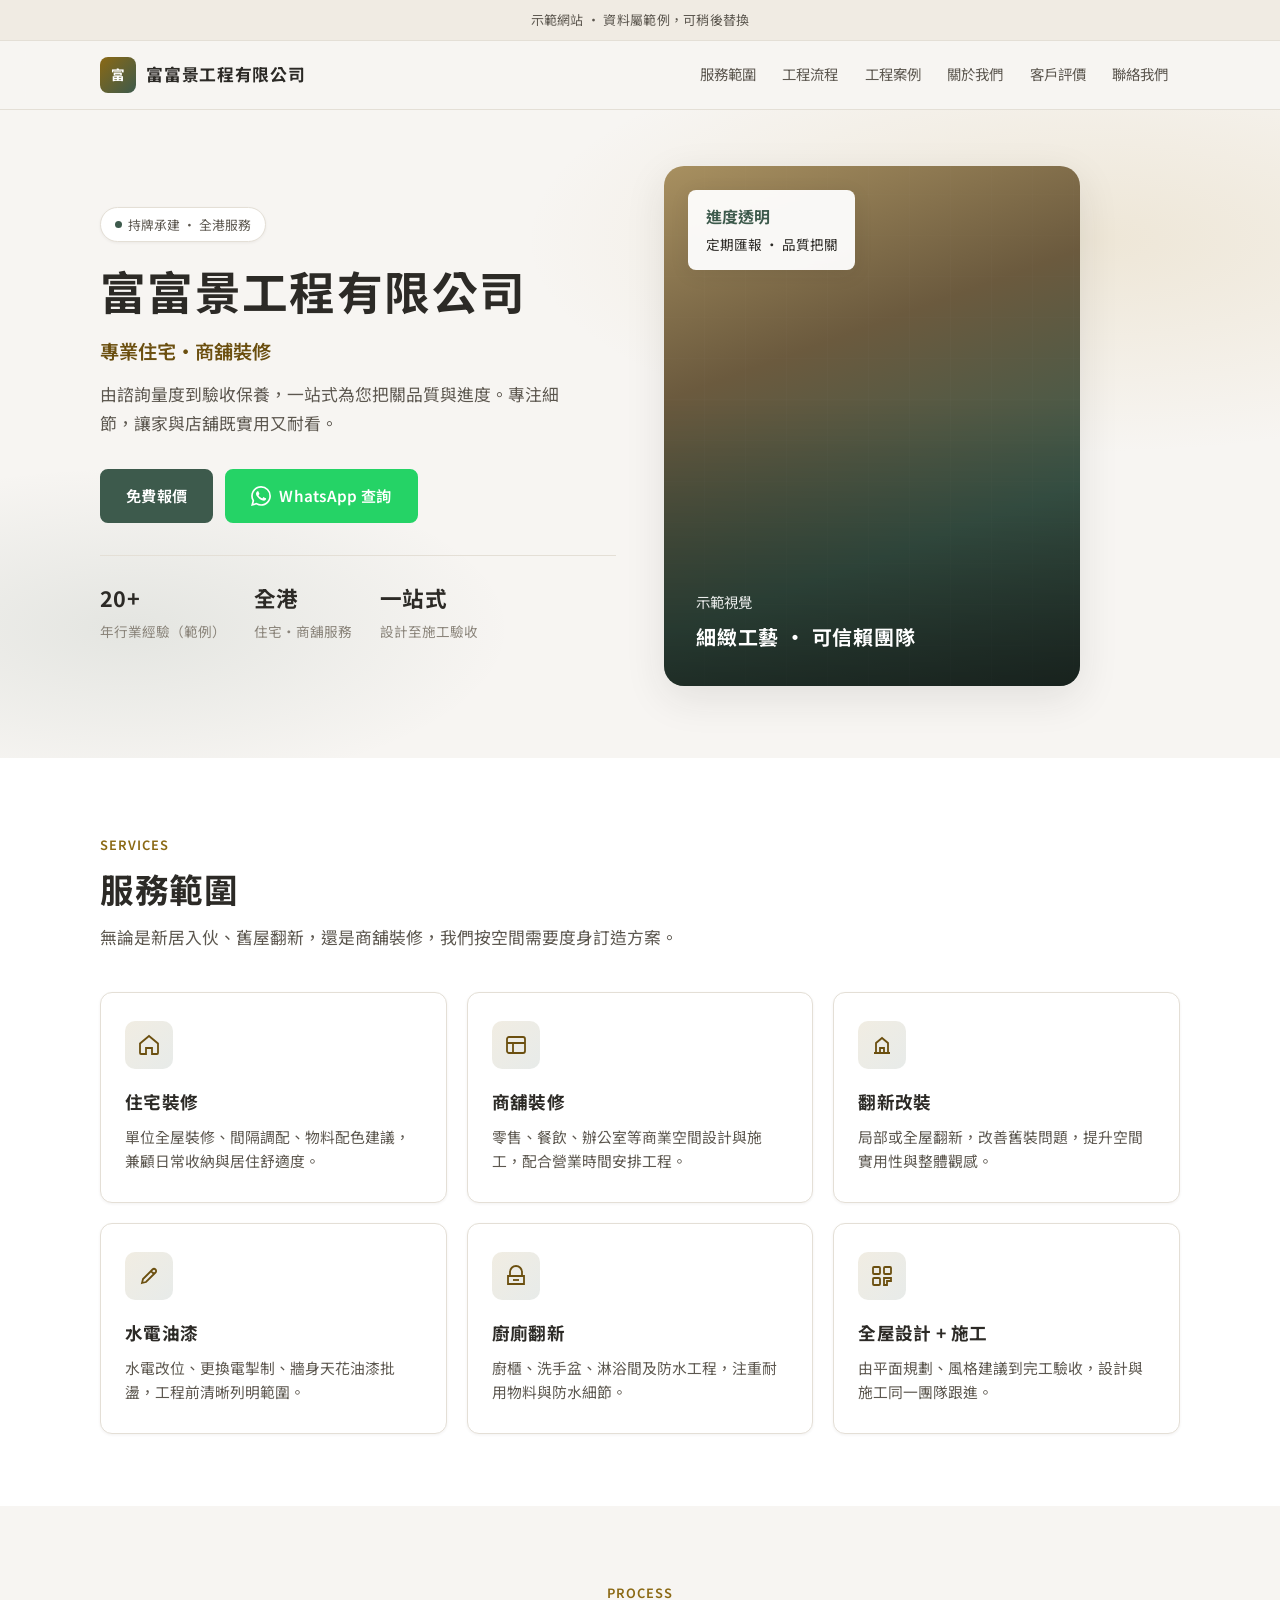
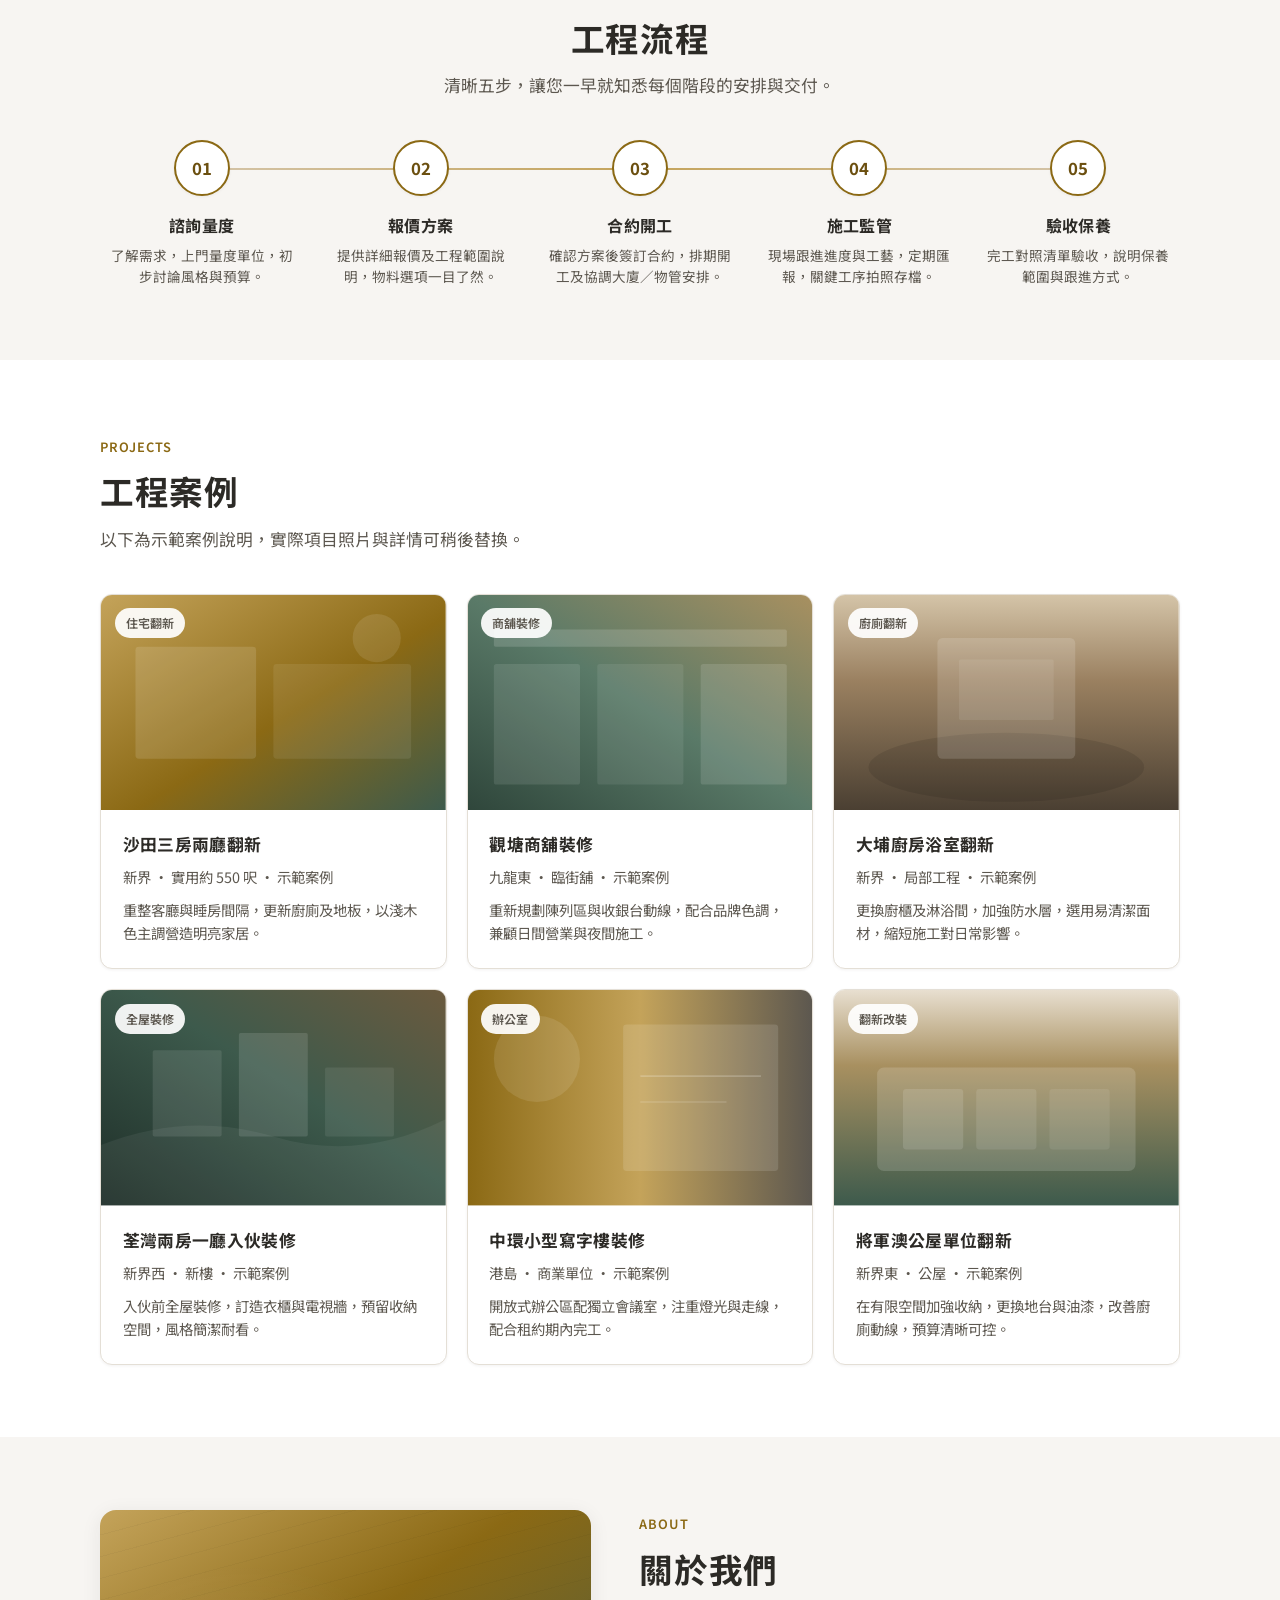
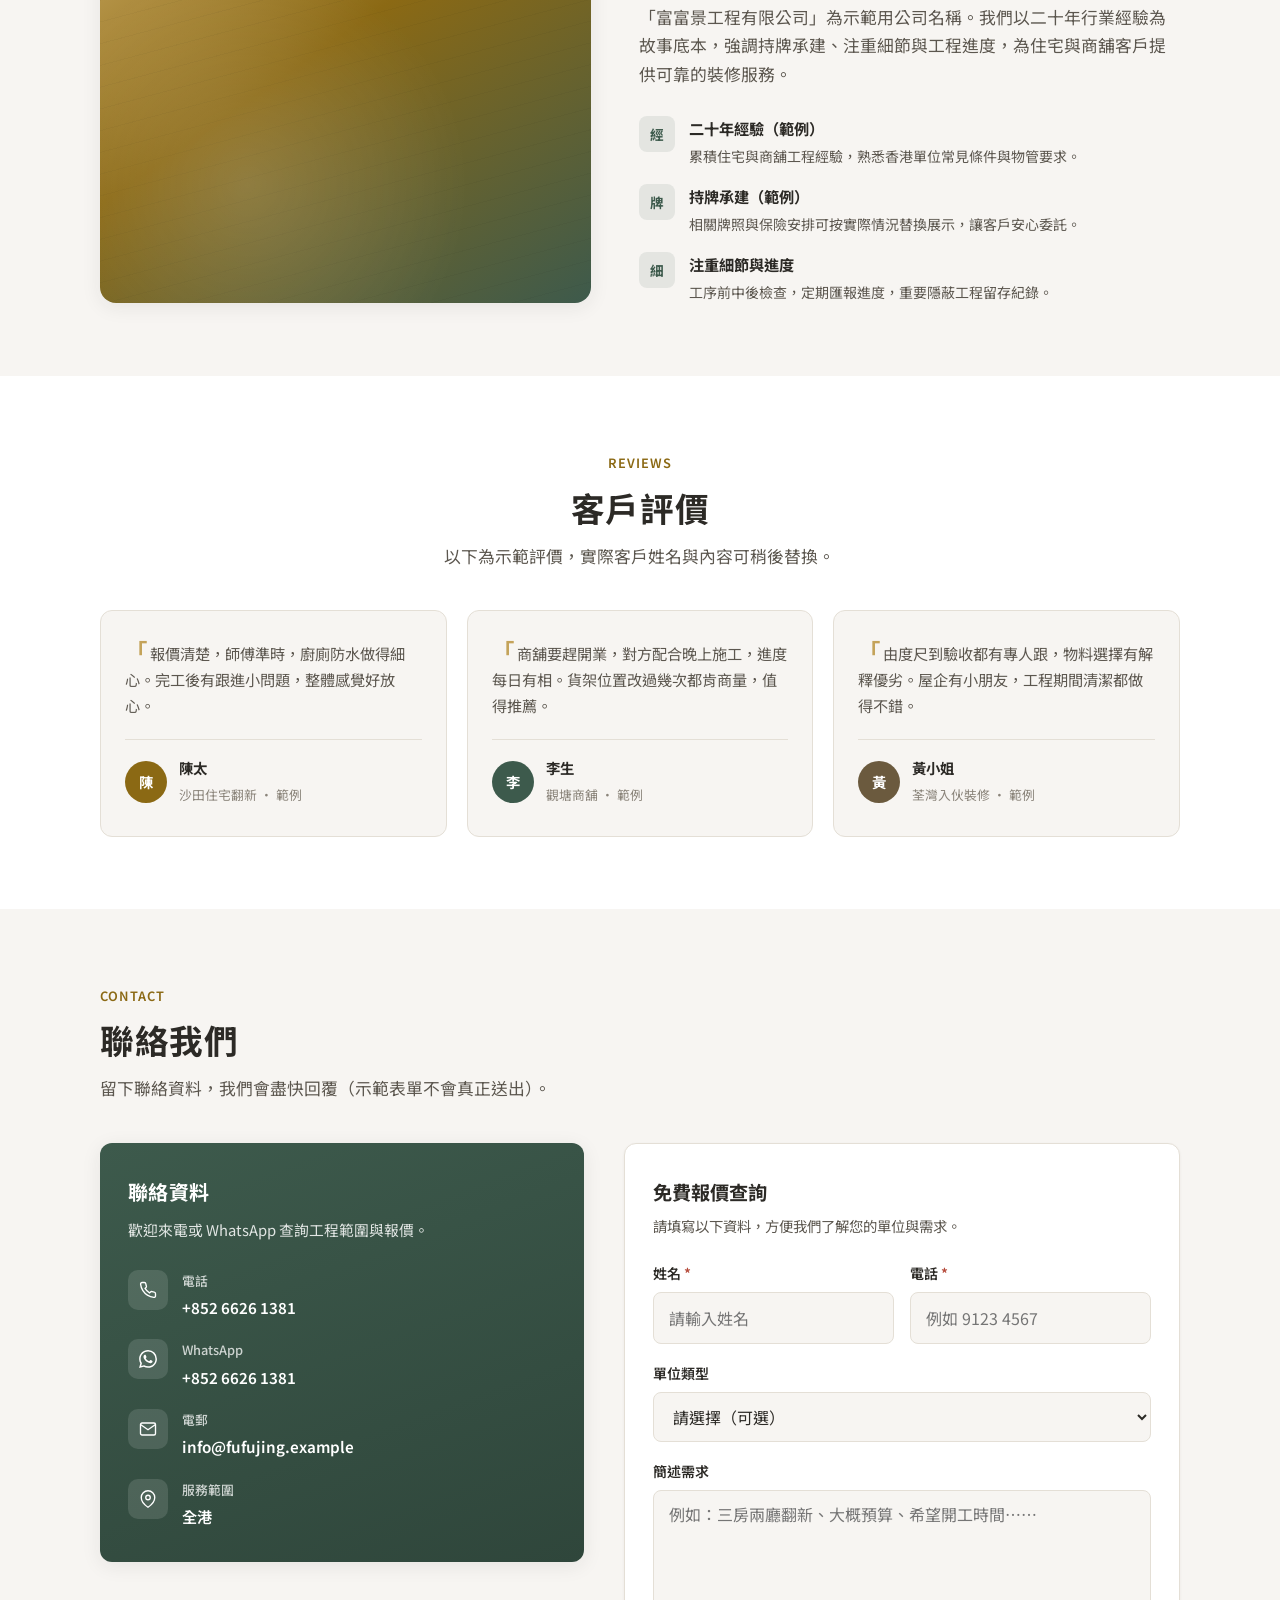
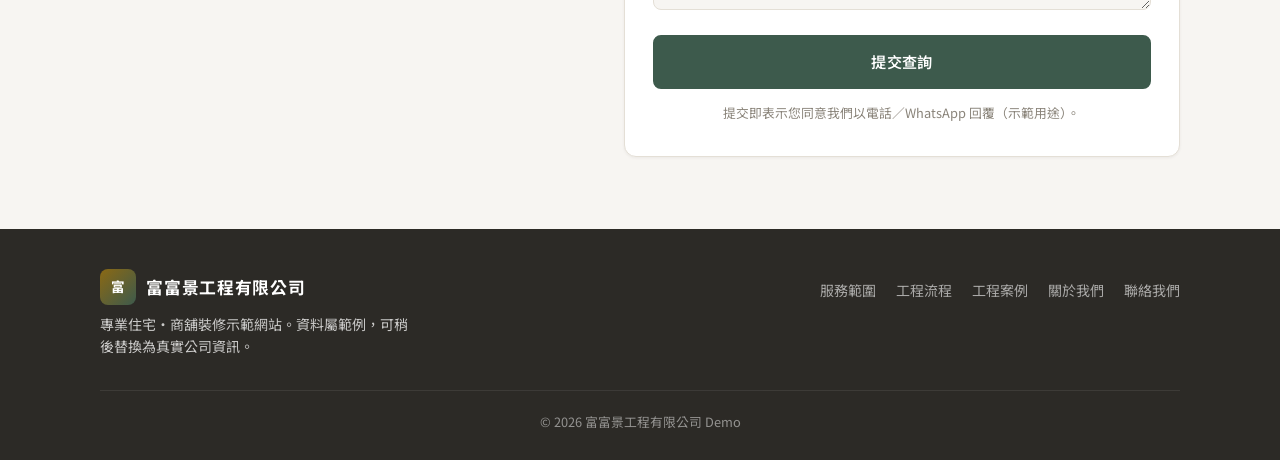
==== index.html @ 029e6ade "Add 富富景工程有限公司 static demo site at the repository root. Publish the placeholder single-page site for " ====
<!DOCTYPE html>
<html lang="zh-HK">
<head>
  <meta charset="UTF-8" />
  <meta name="viewport" content="width=device-width, initial-scale=1" />
  <meta name="description" content="富富景工程有限公司 — 專業住宅・商舖裝修示範網站。全港服務，免費報價。" />
  <title>富富景工程有限公司｜專業住宅・商舖裝修（示範網站）</title>
  <link rel="preconnect" href="https://fonts.googleapis.com" />
  <link rel="preconnect" href="https://fonts.gstatic.com" crossorigin />
  <link href="https://fonts.googleapis.com/css2?family=Noto+Sans+TC:wght@400;500;600;700&display=swap" rel="stylesheet" />
  <link rel="stylesheet" href="styles.css" />
</head>
<body>
  <!-- 示範提示 -->
  <div class="demo-banner" role="note">
    示範網站 · 資料屬範例，可稍後替換
  </div>

  <header class="site-header">
    <div class="nav-inner">
      <a href="#top" class="logo" aria-label="富富景工程有限公司首頁">
        <span class="logo-mark" aria-hidden="true">富</span>
        <span>富富景工程有限公司</span>
      </a>

      <button
        class="menu-toggle"
        type="button"
        aria-label="開啟選單"
        aria-expanded="false"
        aria-controls="primary-nav"
        id="menu-toggle"
      >
        <span></span>
        <span></span>
        <span></span>
      </button>

      <nav class="nav-links" id="primary-nav" aria-label="主要導覽">
        <a href="#services">服務範圍</a>
        <a href="#process">工程流程</a>
        <a href="#projects">工程案例</a>
        <a href="#about">關於我們</a>
        <a href="#reviews">客戶評價</a>
        <a href="#contact">聯絡我們</a>
        <div class="nav-cta">
          <a class="btn btn-primary" href="#contact">免費報價</a>
        </div>
      </nav>
    </div>
  </header>

  <main id="top">
    <!-- Hero -->
    <section class="hero">
      <div class="container hero-grid">
        <div class="hero-copy">
          <span class="hero-badge">持牌承建 · 全港服務</span>
          <h1>富富景工程有限公司</h1>
          <p class="hero-tagline">專業住宅・商舖裝修</p>
          <p class="hero-desc">
            由諮詢量度到驗收保養，一站式為您把關品質與進度。專注細節，讓家與店舖既實用又耐看。
          </p>
          <div class="hero-actions">
            <a class="btn btn-primary" href="#contact">免費報價</a>
            <a
              class="btn btn-whatsapp"
              href="https://wa.me/85266261381"
              target="_blank"
              rel="noopener noreferrer"
            >
              <svg width="20" height="20" viewBox="0 0 24 24" fill="currentColor" aria-hidden="true">
                <path d="M17.472 14.382c-.297-.139-1.758-.867-2.03-.967-.273-.099-.471-.148-.67.15-.197.297-.767.966-.94 1.164-.173.199-.347.223-.644.075-.297-.15-1.255-.463-2.39-1.475-.883-.788-1.48-1.761-1.653-2.059-.173-.297-.018-.458.13-.606.134-.133.298-.347.446-.52.149-.174.198-.298.298-.497.099-.198.05-.371-.025-.52-.075-.149-.669-1.612-.916-2.207-.242-.579-.487-.5-.669-.51-.173-.008-.371-.01-.57-.01-.198 0-.52.074-.792.372-.272.297-1.04 1.016-1.04 2.479 0 1.462 1.065 2.875 1.213 3.074.149.198 2.096 3.2 5.077 4.487.709.306 1.262.489 1.694.625.712.227 1.36.195 1.871.118.571-.085 1.758-.719 2.006-1.413.248-.694.248-1.289.173-1.413-.074-.124-.272-.198-.57-.347m-5.421 7.403h-.004a9.87 9.87 0 01-5.031-1.378l-.361-.214-3.741.982.998-3.648-.235-.374a9.86 9.86 0 01-1.51-5.26c.001-5.45 4.436-9.884 9.888-9.884 2.64 0 5.122 1.03 6.988 2.898a9.825 9.825 0 012.893 6.994c-.003 5.45-4.435 9.884-9.885 9.884m8.413-18.297A11.815 11.815 0 0012.05 0C5.495 0 .16 5.335.157 11.892c0 2.096.547 4.142 1.588 5.945L.057 24l6.305-1.654a11.882 11.882 0 005.683 1.448h.005c6.554 0 11.89-5.335 11.893-11.893a11.821 11.821 0 00-3.48-8.413z"/>
              </svg>
              WhatsApp 查詢
            </a>
          </div>
          <div class="hero-stats" aria-label="公司概況（範例）">
            <div class="stat">
              <strong>20+</strong>
              <span>年行業經驗（範例）</span>
            </div>
            <div class="stat">
              <strong>全港</strong>
              <span>住宅・商舖服務</span>
            </div>
            <div class="stat">
              <strong>一站式</strong>
              <span>設計至施工驗收</span>
            </div>
          </div>
        </div>

        <div class="hero-visual" aria-hidden="true">
          <div class="hero-visual-pattern"></div>
          <div class="hero-float-card">
            <strong>進度透明</strong>
            定期匯報 · 品質把關
          </div>
          <div class="hero-visual-content">
            <p>示範視覺</p>
            <strong>細緻工藝 · 可信賴團隊</strong>
          </div>
        </div>
      </div>
    </section>

    <!-- 服務範圍 -->
    <section class="section section-alt" id="services">
      <div class="container">
        <div class="section-head">
          <span class="section-label">SERVICES</span>
          <h2 class="section-title">服務範圍</h2>
          <p class="section-lead">
            無論是新居入伙、舊屋翻新，還是商舖裝修，我們按空間需要度身訂造方案。
          </p>
        </div>

        <div class="services-grid">
          <article class="service-card">
            <div class="service-icon" aria-hidden="true">
              <svg viewBox="0 0 24 24" fill="none" stroke="currentColor" stroke-width="1.8">
                <path d="M3 10.5L12 3l9 7.5V20a1 1 0 01-1 1h-5v-6H9v6H4a1 1 0 01-1-1v-9.5z"/>
              </svg>
            </div>
            <h3>住宅裝修</h3>
            <p>單位全屋裝修、間隔調配、物料配色建議，兼顧日常收納與居住舒適度。</p>
          </article>

          <article class="service-card">
            <div class="service-icon" aria-hidden="true">
              <svg viewBox="0 0 24 24" fill="none" stroke="currentColor" stroke-width="1.8">
                <rect x="3" y="4" width="18" height="16" rx="2"/>
                <path d="M3 10h18M9 10v10"/>
              </svg>
            </div>
            <h3>商舖裝修</h3>
            <p>零售、餐飲、辦公室等商業空間設計與施工，配合營業時間安排工程。</p>
          </article>

          <article class="service-card">
            <div class="service-icon" aria-hidden="true">
              <svg viewBox="0 0 24 24" fill="none" stroke="currentColor" stroke-width="1.8">
                <path d="M4 20h16M6 20V10l6-5 6 5v10M10 20v-5h4v5"/>
              </svg>
            </div>
            <h3>翻新改裝</h3>
            <p>局部或全屋翻新，改善舊裝問題，提升空間實用性與整體觀感。</p>
          </article>

          <article class="service-card">
            <div class="service-icon" aria-hidden="true">
              <svg viewBox="0 0 24 24" fill="none" stroke="currentColor" stroke-width="1.8">
                <path d="M14 7l3 3M5 19l4-1 9.5-9.5a2.1 2.1 0 00-3-3L6 15l-1 4z"/>
              </svg>
            </div>
            <h3>水電油漆</h3>
            <p>水電改位、更換電掣制、牆身天花油漆批盪，工程前清晰列明範圍。</p>
          </article>

          <article class="service-card">
            <div class="service-icon" aria-hidden="true">
              <svg viewBox="0 0 24 24" fill="none" stroke="currentColor" stroke-width="1.8">
                <path d="M4 12h16v8H4v-8zM6 12V8a6 6 0 0112 0v4"/>
                <path d="M9 16h6"/>
              </svg>
            </div>
            <h3>廚廁翻新</h3>
            <p>廚櫃、洗手盆、淋浴間及防水工程，注重耐用物料與防水細節。</p>
          </article>

          <article class="service-card">
            <div class="service-icon" aria-hidden="true">
              <svg viewBox="0 0 24 24" fill="none" stroke="currentColor" stroke-width="1.8">
                <rect x="3" y="3" width="7" height="7" rx="1"/>
                <rect x="14" y="3" width="7" height="7" rx="1"/>
                <rect x="3" y="14" width="7" height="7" rx="1"/>
                <path d="M14 14h7v3h-4v4h-3v-7z"/>
              </svg>
            </div>
            <h3>全屋設計 + 施工</h3>
            <p>由平面規劃、風格建議到完工驗收，設計與施工同一團隊跟進。</p>
          </article>
        </div>
      </div>
    </section>

    <!-- 工程流程 -->
    <section class="section" id="process">
      <div class="container">
        <div class="section-head" style="text-align: center; margin-left: auto; margin-right: auto;">
          <span class="section-label">PROCESS</span>
          <h2 class="section-title">工程流程</h2>
          <p class="section-lead" style="margin-left: auto; margin-right: auto;">
            清晰五步，讓您一早就知悉每個階段的安排與交付。
          </p>
        </div>

        <div class="process-steps">
          <div class="process-step">
            <div class="step-num">01</div>
            <div>
              <h3>諮詢量度</h3>
              <p>了解需求，上門量度單位，初步討論風格與預算。</p>
            </div>
          </div>
          <div class="process-step">
            <div class="step-num">02</div>
            <div>
              <h3>報價方案</h3>
              <p>提供詳細報價及工程範圍說明，物料選項一目了然。</p>
            </div>
          </div>
          <div class="process-step">
            <div class="step-num">03</div>
            <div>
              <h3>合約開工</h3>
              <p>確認方案後簽訂合約，排期開工及協調大廈／物管安排。</p>
            </div>
          </div>
          <div class="process-step">
            <div class="step-num">04</div>
            <div>
              <h3>施工監管</h3>
              <p>現場跟進進度與工藝，定期匯報，關鍵工序拍照存檔。</p>
            </div>
          </div>
          <div class="process-step">
            <div class="step-num">05</div>
            <div>
              <h3>驗收保養</h3>
              <p>完工對照清單驗收，說明保養範圍與跟進方式。</p>
            </div>
          </div>
        </div>
      </div>
    </section>

    <!-- 工程案例 -->
    <section class="section section-alt" id="projects">
      <div class="container">
        <div class="section-head">
          <span class="section-label">PROJECTS</span>
          <h2 class="section-title">工程案例</h2>
          <p class="section-lead">
            以下為示範案例說明，實際項目照片與詳情可稍後替換。
          </p>
        </div>

        <div class="projects-grid">
          <article class="project-card">
            <div class="project-image">
              <div class="project-image-inner" aria-hidden="true">
                <svg viewBox="0 0 400 250" xmlns="http://www.w3.org/2000/svg" preserveAspectRatio="xMidYMid slice">
                  <defs>
                    <linearGradient id="g1" x1="0%" y1="0%" x2="100%" y2="100%">
                      <stop offset="0%" stop-color="#c4a35a"/>
                      <stop offset="55%" stop-color="#8b6914"/>
                      <stop offset="100%" stop-color="#3d5a4c"/>
                    </linearGradient>
                  </defs>
                  <rect width="400" height="250" fill="url(#g1)"/>
                  <rect x="40" y="60" width="140" height="130" rx="4" fill="rgba(255,255,255,0.12)"/>
                  <rect x="200" y="80" width="160" height="110" rx="4" fill="rgba(255,255,255,0.08)"/>
                  <circle cx="320" cy="50" r="28" fill="rgba(255,255,255,0.1)"/>
                </svg>
              </div>
              <span class="project-tag">住宅翻新</span>
            </div>
            <div class="project-body">
              <h3>沙田三房兩廳翻新</h3>
              <p class="project-meta">新界 · 實用約 550 呎 · 示範案例</p>
              <p>重整客廳與睡房間隔，更新廚廁及地板，以淺木色主調營造明亮家居。</p>
            </div>
          </article>

          <article class="project-card">
            <div class="project-image">
              <div class="project-image-inner" aria-hidden="true">
                <svg viewBox="0 0 400 250" xmlns="http://www.w3.org/2000/svg" preserveAspectRatio="xMidYMid slice">
                  <defs>
                    <linearGradient id="g2" x1="0%" y1="100%" x2="100%" y2="0%">
                      <stop offset="0%" stop-color="#2f463b"/>
                      <stop offset="50%" stop-color="#5a7a68"/>
                      <stop offset="100%" stop-color="#a89060"/>
                    </linearGradient>
                  </defs>
                  <rect width="400" height="250" fill="url(#g2)"/>
                  <rect x="30" y="40" width="340" height="20" rx="2" fill="rgba(255,255,255,0.15)"/>
                  <rect x="30" y="80" width="100" height="140" rx="3" fill="rgba(255,255,255,0.1)"/>
                  <rect x="150" y="80" width="100" height="140" rx="3" fill="rgba(255,255,255,0.08)"/>
                  <rect x="270" y="80" width="100" height="140" rx="3" fill="rgba(255,255,255,0.12)"/>
                </svg>
              </div>
              <span class="project-tag">商舖裝修</span>
            </div>
            <div class="project-body">
              <h3>觀塘商舖裝修</h3>
              <p class="project-meta">九龍東 · 臨街舖 · 示範案例</p>
              <p>重新規劃陳列區與收銀台動線，配合品牌色調，兼顧日間營業與夜間施工。</p>
            </div>
          </article>

          <article class="project-card">
            <div class="project-image">
              <div class="project-image-inner" aria-hidden="true">
                <svg viewBox="0 0 400 250" xmlns="http://www.w3.org/2000/svg" preserveAspectRatio="xMidYMid slice">
                  <defs>
                    <linearGradient id="g3" x1="0%" y1="0%" x2="0%" y2="100%">
                      <stop offset="0%" stop-color="#d4c4a8"/>
                      <stop offset="40%" stop-color="#9a8060"/>
                      <stop offset="100%" stop-color="#4a3f32"/>
                    </linearGradient>
                  </defs>
                  <rect width="400" height="250" fill="url(#g3)"/>
                  <ellipse cx="200" cy="200" rx="160" ry="40" fill="rgba(0,0,0,0.1)"/>
                  <rect x="120" y="50" width="160" height="140" rx="6" fill="rgba(255,255,255,0.14)"/>
                  <rect x="145" y="75" width="110" height="70" rx="2" fill="rgba(255,255,255,0.08)"/>
                </svg>
              </div>
              <span class="project-tag">廚廁翻新</span>
            </div>
            <div class="project-body">
              <h3>大埔廚房浴室翻新</h3>
              <p class="project-meta">新界 · 局部工程 · 示範案例</p>
              <p>更換廚櫃及淋浴間，加強防水層，選用易清潔面材，縮短施工對日常影響。</p>
            </div>
          </article>

          <article class="project-card">
            <div class="project-image">
              <div class="project-image-inner" aria-hidden="true">
                <svg viewBox="0 0 400 250" xmlns="http://www.w3.org/2000/svg" preserveAspectRatio="xMidYMid slice">
                  <defs>
                    <linearGradient id="g4" x1="100%" y1="0%" x2="0%" y2="100%">
                      <stop offset="0%" stop-color="#6b5a3e"/>
                      <stop offset="45%" stop-color="#3d5a4c"/>
                      <stop offset="100%" stop-color="#1e2e28"/>
                    </linearGradient>
                  </defs>
                  <rect width="400" height="250" fill="url(#g4)"/>
                  <path d="M0 180 Q100 140 200 170 T400 150 L400 250 L0 250 Z" fill="rgba(255,255,255,0.06)"/>
                  <rect x="60" y="70" width="80" height="100" rx="2" fill="rgba(255,255,255,0.1)"/>
                  <rect x="160" y="50" width="80" height="120" rx="2" fill="rgba(255,255,255,0.12)"/>
                  <rect x="260" y="90" width="80" height="80" rx="2" fill="rgba(255,255,255,0.08)"/>
                </svg>
              </div>
              <span class="project-tag">全屋裝修</span>
            </div>
            <div class="project-body">
              <h3>荃灣兩房一廳入伙裝修</h3>
              <p class="project-meta">新界西 · 新樓 · 示範案例</p>
              <p>入伙前全屋裝修，訂造衣櫃與電視牆，預留收納空間，風格簡潔耐看。</p>
            </div>
          </article>

          <article class="project-card">
            <div class="project-image">
              <div class="project-image-inner" aria-hidden="true">
                <svg viewBox="0 0 400 250" xmlns="http://www.w3.org/2000/svg" preserveAspectRatio="xMidYMid slice">
                  <defs>
                    <linearGradient id="g5" x1="0%" y1="50%" x2="100%" y2="50%">
                      <stop offset="0%" stop-color="#8b6914"/>
                      <stop offset="50%" stop-color="#c4a35a"/>
                      <stop offset="100%" stop-color="#5c574f"/>
                    </linearGradient>
                  </defs>
                  <rect width="400" height="250" fill="url(#g5)"/>
                  <circle cx="80" cy="80" r="50" fill="rgba(255,255,255,0.1)"/>
                  <rect x="180" y="40" width="180" height="170" rx="4" fill="rgba(255,255,255,0.12)"/>
                  <line x1="200" y1="100" x2="340" y2="100" stroke="rgba(255,255,255,0.2)" stroke-width="2"/>
                  <line x1="200" y1="130" x2="300" y2="130" stroke="rgba(255,255,255,0.15)" stroke-width="2"/>
                </svg>
              </div>
              <span class="project-tag">辦公室</span>
            </div>
            <div class="project-body">
              <h3>中環小型寫字樓裝修</h3>
              <p class="project-meta">港島 · 商業單位 · 示範案例</p>
              <p>開放式辦公區配獨立會議室，注重燈光與走線，配合租約期內完工。</p>
            </div>
          </article>

          <article class="project-card">
            <div class="project-image">
              <div class="project-image-inner" aria-hidden="true">
                <svg viewBox="0 0 400 250" xmlns="http://www.w3.org/2000/svg" preserveAspectRatio="xMidYMid slice">
                  <defs>
                    <linearGradient id="g6" x1="50%" y1="0%" x2="50%" y2="100%">
                      <stop offset="0%" stop-color="#e8dfd0"/>
                      <stop offset="35%" stop-color="#a89060"/>
                      <stop offset="100%" stop-color="#3d5a4c"/>
                    </linearGradient>
                  </defs>
                  <rect width="400" height="250" fill="url(#g6)"/>
                  <rect x="50" y="90" width="300" height="120" rx="8" fill="rgba(255,255,255,0.15)"/>
                  <rect x="80" y="115" width="70" height="70" rx="4" fill="rgba(255,255,255,0.12)"/>
                  <rect x="165" y="115" width="70" height="70" rx="4" fill="rgba(255,255,255,0.1)"/>
                  <rect x="250" y="115" width="70" height="70" rx="4" fill="rgba(255,255,255,0.08)"/>
                </svg>
              </div>
              <span class="project-tag">翻新改裝</span>
            </div>
            <div class="project-body">
              <h3>將軍澳公屋單位翻新</h3>
              <p class="project-meta">新界東 · 公屋 · 示範案例</p>
              <p>在有限空間加強收納，更換地台與油漆，改善廚廁動線，預算清晰可控。</p>
            </div>
          </article>
        </div>
      </div>
    </section>

    <!-- 關於我們 -->
    <section class="section" id="about">
      <div class="container about-grid">
        <div class="about-visual" aria-hidden="true"></div>
        <div>
          <span class="section-label">ABOUT</span>
          <h2 class="section-title">關於我們</h2>
          <p class="section-lead" style="margin-bottom: 0;">
            「富富景工程有限公司」為示範用公司名稱。我們以二十年行業經驗為故事底本，強調持牌承建、注重細節與工程進度，為住宅與商舖客戶提供可靠的裝修服務。
          </p>
          <div class="about-points">
            <div class="about-point">
              <div class="about-point-icon" aria-hidden="true">經</div>
              <div>
                <h4>二十年經驗（範例）</h4>
                <p>累積住宅與商舖工程經驗，熟悉香港單位常見條件與物管要求。</p>
              </div>
            </div>
            <div class="about-point">
              <div class="about-point-icon" aria-hidden="true">牌</div>
              <div>
                <h4>持牌承建（範例）</h4>
                <p>相關牌照與保險安排可按實際情況替換展示，讓客戶安心委託。</p>
              </div>
            </div>
            <div class="about-point">
              <div class="about-point-icon" aria-hidden="true">細</div>
              <div>
                <h4>注重細節與進度</h4>
                <p>工序前中後檢查，定期匯報進度，重要隱蔽工程留存紀錄。</p>
              </div>
            </div>
          </div>
        </div>
      </div>
    </section>

    <!-- 客戶評價 -->
    <section class="section section-alt" id="reviews">
      <div class="container">
        <div class="section-head" style="text-align: center; margin-left: auto; margin-right: auto;">
          <span class="section-label">REVIEWS</span>
          <h2 class="section-title">客戶評價</h2>
          <p class="section-lead" style="margin-left: auto; margin-right: auto;">
            以下為示範評價，實際客戶姓名與內容可稍後替換。
          </p>
        </div>

        <div class="testimonials-grid">
          <blockquote class="testimonial-card">
            <p class="testimonial-quote">
              報價清楚，師傅準時，廚廁防水做得細心。完工後有跟進小問題，整體感覺好放心。
            </p>
            <footer class="testimonial-author">
              <div class="author-avatar" style="background: #8b6914;" aria-hidden="true">陳</div>
              <div class="author-info">
                <strong>陳太</strong>
                <span>沙田住宅翻新 · 範例</span>
              </div>
            </footer>
          </blockquote>

          <blockquote class="testimonial-card">
            <p class="testimonial-quote">
              商舖要趕開業，對方配合晚上施工，進度每日有相。貨架位置改過幾次都肯商量，值得推薦。
            </p>
            <footer class="testimonial-author">
              <div class="author-avatar" style="background: #3d5a4c;" aria-hidden="true">李</div>
              <div class="author-info">
                <strong>李生</strong>
                <span>觀塘商舖 · 範例</span>
              </div>
            </footer>
          </blockquote>

          <blockquote class="testimonial-card">
            <p class="testimonial-quote">
              由度尺到驗收都有專人跟，物料選擇有解釋優劣。屋企有小朋友，工程期間清潔都做得不錯。
            </p>
            <footer class="testimonial-author">
              <div class="author-avatar" style="background: #6b5a3e;" aria-hidden="true">黃</div>
              <div class="author-info">
                <strong>黃小姐</strong>
                <span>荃灣入伙裝修 · 範例</span>
              </div>
            </footer>
          </blockquote>
        </div>
      </div>
    </section>

    <!-- 聯絡我們 -->
    <section class="section" id="contact">
      <div class="container">
        <div class="section-head">
          <span class="section-label">CONTACT</span>
          <h2 class="section-title">聯絡我們</h2>
          <p class="section-lead">
            留下聯絡資料，我們會盡快回覆（示範表單不會真正送出）。
          </p>
        </div>

        <div class="contact-grid">
          <aside class="contact-info">
            <h3>聯絡資料</h3>
            <p>歡迎來電或 WhatsApp 查詢工程範圍與報價。</p>
            <ul class="contact-list">
              <li class="contact-item">
                <div class="contact-item-icon" aria-hidden="true">
                  <svg viewBox="0 0 24 24" fill="none" stroke="currentColor" stroke-width="1.8">
                    <path d="M22 16.92v3a2 2 0 01-2.18 2 19.79 19.79 0 01-8.63-3.07 19.5 19.5 0 01-6-6 19.79 19.79 0 01-3.07-8.67A2 2 0 014.11 2h3a2 2 0 012 1.72c.127.96.361 1.903.7 2.81a2 2 0 01-.45 2.11L8.09 9.91a16 16 0 006 6l1.27-1.27a2 2 0 012.11-.45c.907.339 1.85.573 2.81.7A2 2 0 0122 16.92z"/>
                  </svg>
                </div>
                <div>
                  <strong>電話</strong>
                  <a href="tel:+85266261381">+852 6626 1381</a>
                </div>
              </li>
              <li class="contact-item">
                <div class="contact-item-icon" aria-hidden="true">
                  <svg viewBox="0 0 24 24" fill="currentColor" width="18" height="18">
                    <path d="M17.472 14.382c-.297-.139-1.758-.867-2.03-.967-.273-.099-.471-.148-.67.15-.197.297-.767.966-.94 1.164-.173.199-.347.223-.644.075-.297-.15-1.255-.463-2.39-1.475-.883-.788-1.48-1.761-1.653-2.059-.173-.297-.018-.458.13-.606.134-.133.298-.347.446-.52.149-.174.198-.298.298-.497.099-.198.05-.371-.025-.52-.075-.149-.669-1.612-.916-2.207-.242-.579-.487-.5-.669-.51-.173-.008-.371-.01-.57-.01-.198 0-.52.074-.792.372-.272.297-1.04 1.016-1.04 2.479 0 1.462 1.065 2.875 1.213 3.074.149.198 2.096 3.2 5.077 4.487.709.306 1.262.489 1.694.625.712.227 1.36.195 1.871.118.571-.085 1.758-.719 2.006-1.413.248-.694.248-1.289.173-1.413-.074-.124-.272-.198-.57-.347m-5.421 7.403h-.004a9.87 9.87 0 01-5.031-1.378l-.361-.214-3.741.982.998-3.648-.235-.374a9.86 9.86 0 01-1.51-5.26c.001-5.45 4.436-9.884 9.888-9.884 2.64 0 5.122 1.03 6.988 2.898a9.825 9.825 0 012.893 6.994c-.003 5.45-4.435 9.884-9.885 9.884m8.413-18.297A11.815 11.815 0 0012.05 0C5.495 0 .16 5.335.157 11.892c0 2.096.547 4.142 1.588 5.945L.057 24l6.305-1.654a11.882 11.882 0 005.683 1.448h.005c6.554 0 11.89-5.335 11.893-11.893a11.821 11.821 0 00-3.48-8.413z"/>
                  </svg>
                </div>
                <div>
                  <strong>WhatsApp</strong>
                  <a href="https://wa.me/85266261381" target="_blank" rel="noopener noreferrer">+852 6626 1381</a>
                </div>
              </li>
              <li class="contact-item">
                <div class="contact-item-icon" aria-hidden="true">
                  <svg viewBox="0 0 24 24" fill="none" stroke="currentColor" stroke-width="1.8">
                    <path d="M4 4h16c1.1 0 2 .9 2 2v12c0 1.1-.9 2-2 2H4c-1.1 0-2-.9-2-2V6c0-1.1.9-2 2-2z"/>
                    <path d="M22 6l-10 7L2 6"/>
                  </svg>
                </div>
                <div>
                  <strong>電郵</strong>
                  <a href="mailto:info@fufujing.example">info@fufujing.example</a>
                </div>
              </li>
              <li class="contact-item">
                <div class="contact-item-icon" aria-hidden="true">
                  <svg viewBox="0 0 24 24" fill="none" stroke="currentColor" stroke-width="1.8">
                    <path d="M21 10c0 7-9 13-9 13s-9-6-9-13a9 9 0 0118 0z"/>
                    <circle cx="12" cy="10" r="3"/>
                  </svg>
                </div>
                <div>
                  <strong>服務範圍</strong>
                  <span>全港</span>
                </div>
              </li>
            </ul>
          </aside>

          <div class="contact-form-wrap">
            <h3>免費報價查詢</h3>
            <p>請填寫以下資料，方便我們了解您的單位與需求。</p>

            <div class="form-success" id="form-success" role="status" aria-live="polite">
              <div class="form-success-icon" aria-hidden="true">✓</div>
              <p><strong>已收到您的查詢（示範）</strong></p>
              <p style="color: var(--color-ink-soft); font-size: 0.9rem; margin-top: 0.5rem;">
                此為示範網站，表單不會真正送出。稍後可接上電郵或後端服務。
              </p>
            </div>

            <form class="form" id="contact-form" novalidate>
              <div class="form-row">
                <div class="form-group">
                  <label for="name">姓名 <span class="required" aria-hidden="true">*</span></label>
                  <input type="text" id="name" name="name" required autocomplete="name" placeholder="請輸入姓名" />
                </div>
                <div class="form-group">
                  <label for="phone">電話 <span class="required" aria-hidden="true">*</span></label>
                  <input type="tel" id="phone" name="phone" required autocomplete="tel" placeholder="例如 9123 4567" />
                </div>
              </div>
              <div class="form-group">
                <label for="unit-type">單位類型</label>
                <select id="unit-type" name="unit-type">
                  <option value="">請選擇（可選）</option>
                  <option value="residential">住宅</option>
                  <option value="shop">商舖</option>
                  <option value="office">寫字樓／辦公室</option>
                  <option value="kitchen-bath">廚廁局部</option>
                  <option value="other">其他</option>
                </select>
              </div>
              <div class="form-group">
                <label for="message">簡述需求</label>
                <textarea id="message" name="message" placeholder="例如：三房兩廳翻新、大概預算、希望開工時間……"></textarea>
              </div>
              <button type="submit" class="btn btn-primary btn-block">提交查詢</button>
              <p class="form-note">提交即表示您同意我們以電話／WhatsApp 回覆（示範用途）。</p>
            </form>
          </div>
        </div>
      </div>
    </section>
  </main>

  <footer class="site-footer">
    <div class="container">
      <div class="footer-inner">
        <div class="footer-brand">
          <div class="logo">
            <span class="logo-mark" aria-hidden="true">富</span>
            <span>富富景工程有限公司</span>
          </div>
          <p>專業住宅・商舖裝修示範網站。資料屬範例，可稍後替換為真實公司資訊。</p>
        </div>
        <nav class="footer-links" aria-label="頁尾連結">
          <a href="#services">服務範圍</a>
          <a href="#process">工程流程</a>
          <a href="#projects">工程案例</a>
          <a href="#about">關於我們</a>
          <a href="#contact">聯絡我們</a>
        </nav>
      </div>
      <div class="footer-bottom">
        © <span id="year"></span> 富富景工程有限公司 Demo
      </div>
    </div>
  </footer>

  <script src="script.js"></script>
</body>
</html>
---- styles.css ----
/* 富富景工程有限公司 — Demo site styles */
:root {
  --color-bg: #f7f5f2;
  --color-surface: #ffffff;
  --color-ink: #2c2a26;
  --color-ink-soft: #5c574f;
  --color-muted: #8a847a;
  --color-border: #e4dfd6;
  --color-wood: #8b6914;
  --color-wood-dark: #6b4f0f;
  --color-wood-light: #c4a35a;
  --color-accent: #3d5a4c;
  --color-accent-hover: #2f463b;
  --color-warm: #d4c4a8;
  --color-demo: #f0ebe3;
  --shadow-sm: 0 1px 3px rgba(44, 42, 38, 0.06);
  --shadow-md: 0 4px 20px rgba(44, 42, 38, 0.08);
  --shadow-lg: 0 12px 40px rgba(44, 42, 38, 0.1);
  --radius: 12px;
  --radius-sm: 8px;
  --font-sans: "Noto Sans TC", "PingFang HK", "Microsoft JhengHei", "Helvetica Neue", Arial, sans-serif;
  --max-w: 1120px;
  --nav-h: 68px;
  --ease: cubic-bezier(0.4, 0, 0.2, 1);
}

*,
*::before,
*::after {
  box-sizing: border-box;
  margin: 0;
  padding: 0;
}

html {
  scroll-behavior: smooth;
  scroll-padding-top: calc(var(--nav-h) + 40px);
}

body {
  font-family: var(--font-sans);
  font-size: 16px;
  line-height: 1.7;
  color: var(--color-ink);
  background: var(--color-bg);
  -webkit-font-smoothing: antialiased;
}

img,
svg {
  display: block;
  max-width: 100%;
}

a {
  color: inherit;
  text-decoration: none;
}

ul {
  list-style: none;
}

button,
input,
select,
textarea {
  font: inherit;
  color: inherit;
}

/* Demo banner */
.demo-banner {
  background: var(--color-demo);
  color: var(--color-ink-soft);
  text-align: center;
  padding: 0.55rem 1rem;
  font-size: 0.8125rem;
  letter-spacing: 0.02em;
  border-bottom: 1px solid var(--color-border);
}

/* Nav */
.site-header {
  position: sticky;
  top: 0;
  z-index: 100;
  background: rgba(247, 245, 242, 0.92);
  backdrop-filter: blur(12px);
  -webkit-backdrop-filter: blur(12px);
  border-bottom: 1px solid var(--color-border);
}

.nav-inner {
  max-width: var(--max-w);
  margin: 0 auto;
  padding: 0 1.25rem;
  height: var(--nav-h);
  display: flex;
  align-items: center;
  justify-content: space-between;
  gap: 1rem;
}

.logo {
  display: flex;
  align-items: center;
  gap: 0.65rem;
  font-weight: 700;
  font-size: 1.05rem;
  letter-spacing: 0.04em;
  color: var(--color-ink);
}

.logo-mark {
  width: 36px;
  height: 36px;
  border-radius: 8px;
  background: linear-gradient(135deg, var(--color-wood) 0%, var(--color-accent) 100%);
  display: grid;
  place-items: center;
  color: #fff;
  font-size: 0.85rem;
  font-weight: 700;
  flex-shrink: 0;
}

.nav-links {
  display: flex;
  align-items: center;
  gap: 0.15rem;
}

.nav-links a {
  padding: 0.5rem 0.75rem;
  font-size: 0.9rem;
  color: var(--color-ink-soft);
  border-radius: var(--radius-sm);
  transition: color 0.2s var(--ease), background 0.2s var(--ease);
  min-height: 44px;
  display: inline-flex;
  align-items: center;
}

.nav-links a:hover,
.nav-links a:focus-visible {
  color: var(--color-ink);
  background: rgba(139, 105, 20, 0.08);
  outline: none;
}

.nav-cta {
  display: none;
}

.menu-toggle {
  display: none;
  width: 44px;
  height: 44px;
  border: 1px solid var(--color-border);
  border-radius: var(--radius-sm);
  background: var(--color-surface);
  cursor: pointer;
  align-items: center;
  justify-content: center;
  flex-direction: column;
  gap: 5px;
}

.menu-toggle span {
  display: block;
  width: 18px;
  height: 2px;
  background: var(--color-ink);
  border-radius: 1px;
  transition: transform 0.25s var(--ease), opacity 0.25s var(--ease);
}

.menu-toggle[aria-expanded="true"] span:nth-child(1) {
  transform: translateY(7px) rotate(45deg);
}

.menu-toggle[aria-expanded="true"] span:nth-child(2) {
  opacity: 0;
}

.menu-toggle[aria-expanded="true"] span:nth-child(3) {
  transform: translateY(-7px) rotate(-45deg);
}

/* Layout helpers */
.container {
  max-width: var(--max-w);
  margin: 0 auto;
  padding: 0 1.25rem;
}

.section {
  padding: 4.5rem 0;
}

.section-alt {
  background: var(--color-surface);
}

.section-label {
  display: inline-block;
  font-size: 0.8rem;
  font-weight: 600;
  letter-spacing: 0.08em;
  color: var(--color-wood);
  margin-bottom: 0.75rem;
  text-transform: none;
}

.section-title {
  font-size: clamp(1.6rem, 3.5vw, 2.1rem);
  font-weight: 700;
  line-height: 1.3;
  letter-spacing: 0.02em;
  margin-bottom: 0.75rem;
  color: var(--color-ink);
}

.section-lead {
  font-size: 1.05rem;
  color: var(--color-ink-soft);
  max-width: 36em;
  margin-bottom: 2.5rem;
}

.section-head {
  margin-bottom: 2.5rem;
}

/* Buttons */
.btn {
  display: inline-flex;
  align-items: center;
  justify-content: center;
  gap: 0.5rem;
  min-height: 48px;
  padding: 0.75rem 1.5rem;
  border-radius: var(--radius-sm);
  font-weight: 600;
  font-size: 0.95rem;
  letter-spacing: 0.02em;
  border: 2px solid transparent;
  cursor: pointer;
  transition: background 0.2s var(--ease), color 0.2s var(--ease), border-color 0.2s var(--ease), transform 0.15s var(--ease);
}

.btn:active {
  transform: scale(0.98);
}

.btn:focus-visible {
  outline: 2px solid var(--color-wood);
  outline-offset: 3px;
}

.btn-primary {
  background: var(--color-accent);
  color: #fff;
  border-color: var(--color-accent);
}

.btn-primary:hover {
  background: var(--color-accent-hover);
  border-color: var(--color-accent-hover);
}

.btn-secondary {
  background: transparent;
  color: var(--color-ink);
  border-color: var(--color-wood);
}

.btn-secondary:hover {
  background: rgba(139, 105, 20, 0.08);
}

.btn-whatsapp {
  background: #25d366;
  color: #fff;
  border-color: #25d366;
}

.btn-whatsapp:hover {
  background: #1ebe57;
  border-color: #1ebe57;
}

.btn-block {
  width: 100%;
}

/* Hero */
.hero {
  padding: 3.5rem 0 4.5rem;
  position: relative;
  overflow: hidden;
}

.hero::before {
  content: "";
  position: absolute;
  inset: 0;
  background:
    radial-gradient(ellipse 80% 60% at 85% 20%, rgba(196, 163, 90, 0.18), transparent 55%),
    radial-gradient(ellipse 60% 50% at 10% 80%, rgba(61, 90, 76, 0.1), transparent 50%);
  pointer-events: none;
}

.hero-grid {
  position: relative;
  display: grid;
  grid-template-columns: 1fr 1fr;
  gap: 3rem;
  align-items: center;
}

.hero-badge {
  display: inline-flex;
  align-items: center;
  gap: 0.4rem;
  padding: 0.35rem 0.85rem;
  background: var(--color-surface);
  border: 1px solid var(--color-border);
  border-radius: 999px;
  font-size: 0.8rem;
  color: var(--color-ink-soft);
  margin-bottom: 1.25rem;
  box-shadow: var(--shadow-sm);
}

.hero-badge::before {
  content: "";
  width: 7px;
  height: 7px;
  border-radius: 50%;
  background: var(--color-accent);
}

.hero h1 {
  font-size: clamp(2rem, 5vw, 2.85rem);
  font-weight: 700;
  line-height: 1.25;
  letter-spacing: 0.03em;
  margin-bottom: 1rem;
}

.hero-tagline {
  font-size: 1.2rem;
  color: var(--color-wood-dark);
  font-weight: 600;
  margin-bottom: 0.75rem;
}

.hero-desc {
  color: var(--color-ink-soft);
  font-size: 1.05rem;
  margin-bottom: 2rem;
  max-width: 28em;
}

.hero-actions {
  display: flex;
  flex-wrap: wrap;
  gap: 0.75rem;
  margin-bottom: 2rem;
}

.hero-stats {
  display: flex;
  flex-wrap: wrap;
  gap: 1.75rem;
  padding-top: 1.5rem;
  border-top: 1px solid var(--color-border);
}

.stat strong {
  display: block;
  font-size: 1.35rem;
  font-weight: 700;
  color: var(--color-ink);
  letter-spacing: 0.02em;
}

.stat span {
  font-size: 0.85rem;
  color: var(--color-muted);
}

.hero-visual {
  position: relative;
  border-radius: 20px;
  overflow: hidden;
  aspect-ratio: 4 / 5;
  max-height: 520px;
  box-shadow: var(--shadow-lg);
  background: linear-gradient(160deg, #a89060 0%, #6b5a3e 35%, #3d5a4c 70%, #2c3e36 100%);
}

.hero-visual-pattern {
  position: absolute;
  inset: 0;
  opacity: 0.25;
  background-image:
    repeating-linear-gradient(
      90deg,
      transparent,
      transparent 40px,
      rgba(255, 255, 255, 0.06) 40px,
      rgba(255, 255, 255, 0.06) 41px
    ),
    repeating-linear-gradient(
      0deg,
      transparent,
      transparent 40px,
      rgba(255, 255, 255, 0.04) 40px,
      rgba(255, 255, 255, 0.04) 41px
    );
}

.hero-visual-content {
  position: absolute;
  inset: 0;
  display: flex;
  flex-direction: column;
  justify-content: flex-end;
  padding: 2rem;
  color: #fff;
  background: linear-gradient(to top, rgba(0, 0, 0, 0.45) 0%, transparent 55%);
}

.hero-visual-content p {
  font-size: 0.9rem;
  opacity: 0.9;
  margin-bottom: 0.35rem;
}

.hero-visual-content strong {
  font-size: 1.25rem;
  letter-spacing: 0.04em;
}

.hero-float-card {
  position: absolute;
  top: 1.5rem;
  left: 1.5rem;
  background: rgba(255, 255, 255, 0.95);
  backdrop-filter: blur(8px);
  padding: 0.85rem 1.1rem;
  border-radius: var(--radius-sm);
  box-shadow: var(--shadow-md);
  color: var(--color-ink);
  font-size: 0.85rem;
}

.hero-float-card strong {
  display: block;
  font-size: 1rem;
  color: var(--color-accent);
  margin-bottom: 0.15rem;
}

/* Services */
.services-grid {
  display: grid;
  grid-template-columns: repeat(3, 1fr);
  gap: 1.25rem;
}

.service-card {
  background: var(--color-surface);
  border: 1px solid var(--color-border);
  border-radius: var(--radius);
  padding: 1.75rem 1.5rem;
  box-shadow: var(--shadow-sm);
  transition: box-shadow 0.25s var(--ease), border-color 0.25s var(--ease);
}

.service-card:hover {
  box-shadow: var(--shadow-md);
  border-color: var(--color-warm);
}

.service-icon {
  width: 48px;
  height: 48px;
  border-radius: 10px;
  background: linear-gradient(135deg, rgba(139, 105, 20, 0.12), rgba(61, 90, 76, 0.12));
  display: grid;
  place-items: center;
  margin-bottom: 1.15rem;
  color: var(--color-wood-dark);
}

.service-icon svg {
  width: 24px;
  height: 24px;
}

.service-card h3 {
  font-size: 1.1rem;
  font-weight: 700;
  margin-bottom: 0.5rem;
  letter-spacing: 0.02em;
}

.service-card p {
  font-size: 0.925rem;
  color: var(--color-ink-soft);
  line-height: 1.65;
}

/* Process */
.process-steps {
  display: grid;
  grid-template-columns: repeat(5, 1fr);
  gap: 1rem;
  position: relative;
}

.process-steps::before {
  content: "";
  position: absolute;
  top: 28px;
  left: 10%;
  right: 10%;
  height: 2px;
  background: linear-gradient(90deg, var(--color-warm), var(--color-wood-light), var(--color-warm));
  z-index: 0;
}

.process-step {
  position: relative;
  z-index: 1;
  text-align: center;
  padding: 0 0.5rem;
}

.step-num {
  width: 56px;
  height: 56px;
  margin: 0 auto 1rem;
  border-radius: 50%;
  background: var(--color-surface);
  border: 2px solid var(--color-wood);
  display: grid;
  place-items: center;
  font-weight: 700;
  font-size: 1.05rem;
  color: var(--color-wood-dark);
  box-shadow: var(--shadow-sm);
}

.process-step h3 {
  font-size: 1rem;
  font-weight: 700;
  margin-bottom: 0.4rem;
  letter-spacing: 0.02em;
}

.process-step p {
  font-size: 0.85rem;
  color: var(--color-ink-soft);
  line-height: 1.55;
}

/* Projects */
.projects-grid {
  display: grid;
  grid-template-columns: repeat(3, 1fr);
  gap: 1.25rem;
}

.project-card {
  background: var(--color-surface);
  border: 1px solid var(--color-border);
  border-radius: var(--radius);
  overflow: hidden;
  box-shadow: var(--shadow-sm);
  transition: box-shadow 0.25s var(--ease), transform 0.25s var(--ease);
}

.project-card:hover {
  box-shadow: var(--shadow-md);
  transform: translateY(-2px);
}

.project-image {
  aspect-ratio: 16 / 10;
  position: relative;
  overflow: hidden;
}

.project-image-inner {
  position: absolute;
  inset: 0;
}

.project-image-inner svg {
  width: 100%;
  height: 100%;
}

.project-tag {
  position: absolute;
  top: 0.85rem;
  left: 0.85rem;
  background: rgba(255, 255, 255, 0.92);
  padding: 0.3rem 0.7rem;
  border-radius: 999px;
  font-size: 0.75rem;
  font-weight: 600;
  color: var(--color-ink-soft);
}

.project-body {
  padding: 1.25rem 1.35rem 1.5rem;
}

.project-body h3 {
  font-size: 1.05rem;
  font-weight: 700;
  margin-bottom: 0.4rem;
  letter-spacing: 0.02em;
}

.project-meta {
  font-size: 0.8rem;
  color: var(--color-muted);
  margin-bottom: 0.65rem;
}

.project-body p {
  font-size: 0.9rem;
  color: var(--color-ink-soft);
  line-height: 1.6;
}

/* About */
.about-grid {
  display: grid;
  grid-template-columns: 1fr 1.1fr;
  gap: 3rem;
  align-items: center;
}

.about-visual {
  border-radius: 16px;
  overflow: hidden;
  aspect-ratio: 5 / 4;
  box-shadow: var(--shadow-md);
  background: linear-gradient(145deg, #c4a35a 0%, #8b6914 40%, #3d5a4c 100%);
  position: relative;
}

.about-visual::after {
  content: "";
  position: absolute;
  inset: 0;
  background:
    radial-gradient(circle at 30% 70%, rgba(255, 255, 255, 0.15), transparent 50%),
    repeating-linear-gradient(
      -15deg,
      transparent,
      transparent 20px,
      rgba(0, 0, 0, 0.03) 20px,
      rgba(0, 0, 0, 0.03) 21px
    );
}

.about-points {
  display: grid;
  gap: 1rem;
  margin-top: 1.75rem;
}

.about-point {
  display: flex;
  gap: 0.85rem;
  align-items: flex-start;
}

.about-point-icon {
  width: 36px;
  height: 36px;
  flex-shrink: 0;
  border-radius: 8px;
  background: rgba(61, 90, 76, 0.1);
  color: var(--color-accent);
  display: grid;
  place-items: center;
  font-weight: 700;
  font-size: 0.85rem;
}

.about-point h4 {
  font-size: 0.95rem;
  font-weight: 700;
  margin-bottom: 0.15rem;
}

.about-point p {
  font-size: 0.875rem;
  color: var(--color-ink-soft);
}

/* Testimonials */
.testimonials-grid {
  display: grid;
  grid-template-columns: repeat(3, 1fr);
  gap: 1.25rem;
}

.testimonial-card {
  background: var(--color-bg);
  border: 1px solid var(--color-border);
  border-radius: var(--radius);
  padding: 1.75rem 1.5rem;
  display: flex;
  flex-direction: column;
}

.testimonial-quote {
  font-size: 0.95rem;
  color: var(--color-ink-soft);
  line-height: 1.7;
  flex: 1;
  margin-bottom: 1.25rem;
}

.testimonial-quote::before {
  content: "「";
  color: var(--color-wood-light);
  font-size: 1.4rem;
  font-weight: 700;
  line-height: 1;
}

.testimonial-author {
  display: flex;
  align-items: center;
  gap: 0.75rem;
  padding-top: 1rem;
  border-top: 1px solid var(--color-border);
}

.author-avatar {
  width: 42px;
  height: 42px;
  border-radius: 50%;
  display: grid;
  place-items: center;
  font-weight: 700;
  font-size: 0.9rem;
  color: #fff;
  flex-shrink: 0;
}

.author-info strong {
  display: block;
  font-size: 0.9rem;
  font-weight: 700;
}

.author-info span {
  font-size: 0.8rem;
  color: var(--color-muted);
}

/* Contact */
.contact-grid {
  display: grid;
  grid-template-columns: 1fr 1.15fr;
  gap: 2.5rem;
  align-items: start;
}

.contact-info {
  background: linear-gradient(160deg, var(--color-accent) 0%, #2f463b 100%);
  color: #fff;
  border-radius: var(--radius);
  padding: 2rem 1.75rem;
  box-shadow: var(--shadow-md);
}

.contact-info h3 {
  font-size: 1.25rem;
  margin-bottom: 0.5rem;
  letter-spacing: 0.02em;
}

.contact-info > p {
  opacity: 0.85;
  font-size: 0.925rem;
  margin-bottom: 1.75rem;
}

.contact-list {
  display: grid;
  gap: 1.15rem;
}

.contact-item {
  display: flex;
  gap: 0.85rem;
  align-items: flex-start;
}

.contact-item-icon {
  width: 40px;
  height: 40px;
  border-radius: 10px;
  background: rgba(255, 255, 255, 0.12);
  display: grid;
  place-items: center;
  flex-shrink: 0;
}

.contact-item-icon svg {
  width: 18px;
  height: 18px;
}

.contact-item strong {
  display: block;
  font-size: 0.8rem;
  opacity: 0.75;
  font-weight: 500;
  margin-bottom: 0.15rem;
}

.contact-item a,
.contact-item span {
  font-size: 0.95rem;
  font-weight: 600;
}

.contact-item a:hover {
  text-decoration: underline;
}

.contact-form-wrap {
  background: var(--color-surface);
  border: 1px solid var(--color-border);
  border-radius: var(--radius);
  padding: 2rem 1.75rem;
  box-shadow: var(--shadow-sm);
}

.contact-form-wrap h3 {
  font-size: 1.2rem;
  margin-bottom: 0.35rem;
}

.contact-form-wrap > p {
  font-size: 0.9rem;
  color: var(--color-ink-soft);
  margin-bottom: 1.5rem;
}

.form-row {
  display: grid;
  grid-template-columns: 1fr 1fr;
  gap: 1rem;
}

.form-group {
  margin-bottom: 1.1rem;
}

.form-group label {
  display: block;
  font-size: 0.875rem;
  font-weight: 600;
  margin-bottom: 0.4rem;
  color: var(--color-ink);
}

.form-group .required {
  color: #b54a3a;
}

.form-group input,
.form-group select,
.form-group textarea {
  width: 100%;
  min-height: 48px;
  padding: 0.7rem 0.95rem;
  border: 1px solid var(--color-border);
  border-radius: var(--radius-sm);
  background: var(--color-bg);
  transition: border-color 0.2s var(--ease), box-shadow 0.2s var(--ease);
}

.form-group textarea {
  min-height: 120px;
  resize: vertical;
  line-height: 1.5;
}

.form-group input:focus,
.form-group select:focus,
.form-group textarea:focus {
  outline: none;
  border-color: var(--color-wood);
  box-shadow: 0 0 0 3px rgba(139, 105, 20, 0.15);
  background: #fff;
}

.form-note {
  font-size: 0.8rem;
  color: var(--color-muted);
  margin-top: 0.85rem;
  text-align: center;
}

.form-success {
  display: none;
  text-align: center;
  padding: 2rem 1rem;
}

.form-success.is-visible {
  display: block;
}

.form-success-icon {
  width: 56px;
  height: 56px;
  margin: 0 auto 1rem;
  border-radius: 50%;
  background: rgba(61, 90, 76, 0.12);
  color: var(--color-accent);
  display: grid;
  place-items: center;
  font-size: 1.5rem;
}

.form.is-hidden {
  display: none;
}

/* Footer */
.site-footer {
  background: var(--color-ink);
  color: rgba(255, 255, 255, 0.75);
  padding: 2.5rem 0 1.75rem;
}

.footer-inner {
  display: flex;
  flex-wrap: wrap;
  justify-content: space-between;
  gap: 1.5rem;
  align-items: flex-start;
  margin-bottom: 2rem;
}

.footer-brand .logo {
  color: #fff;
  margin-bottom: 0.5rem;
}

.footer-brand p {
  font-size: 0.875rem;
  max-width: 22em;
  line-height: 1.6;
}

.footer-links {
  display: flex;
  flex-wrap: wrap;
  gap: 0.5rem 1.25rem;
}

.footer-links a {
  font-size: 0.875rem;
  opacity: 0.8;
  min-height: 44px;
  display: inline-flex;
  align-items: center;
}

.footer-links a:hover {
  opacity: 1;
  color: var(--color-wood-light);
}

.footer-bottom {
  padding-top: 1.25rem;
  border-top: 1px solid rgba(255, 255, 255, 0.12);
  font-size: 0.8rem;
  opacity: 0.65;
  text-align: center;
}

/* Mobile nav overlay */
@media (max-width: 900px) {
  .menu-toggle {
    display: flex;
  }

  .nav-links {
    position: fixed;
    top: calc(var(--nav-h) + 2.1rem);
    left: 0;
    right: 0;
    background: var(--color-surface);
    border-bottom: 1px solid var(--color-border);
    flex-direction: column;
    align-items: stretch;
    padding: 0.75rem 1.25rem 1.25rem;
    gap: 0.15rem;
    box-shadow: var(--shadow-md);
    transform: translateY(-8px);
    opacity: 0;
    visibility: hidden;
    pointer-events: none;
    transition: opacity 0.25s var(--ease), transform 0.25s var(--ease), visibility 0.25s;
  }

  .nav-links.is-open {
    opacity: 1;
    visibility: visible;
    pointer-events: auto;
    transform: translateY(0);
  }

  .nav-links a {
    padding: 0.85rem 1rem;
    font-size: 1rem;
    border-radius: var(--radius-sm);
  }

  .nav-cta {
    display: block;
    margin-top: 0.5rem;
  }

  .nav-cta .btn {
    width: 100%;
  }

  .hero-grid {
    grid-template-columns: 1fr;
    gap: 2.5rem;
  }

  .hero-visual {
    max-height: 380px;
    aspect-ratio: 16 / 11;
    order: -1;
  }

  .services-grid {
    grid-template-columns: repeat(2, 1fr);
  }

  .process-steps {
    grid-template-columns: 1fr;
    gap: 1.5rem;
  }

  .process-steps::before {
    display: none;
  }

  .process-step {
    display: grid;
    grid-template-columns: 56px 1fr;
    gap: 1rem;
    text-align: left;
    align-items: start;
    padding: 0;
  }

  .step-num {
    margin: 0;
  }

  .projects-grid {
    grid-template-columns: repeat(2, 1fr);
  }

  .about-grid {
    grid-template-columns: 1fr;
    gap: 2rem;
  }

  .testimonials-grid {
    grid-template-columns: 1fr;
  }

  .contact-grid {
    grid-template-columns: 1fr;
  }

  .form-row {
    grid-template-columns: 1fr;
  }
}

@media (max-width: 560px) {
  .section {
    padding: 3.25rem 0;
  }

  .services-grid,
  .projects-grid {
    grid-template-columns: 1fr;
  }

  .hero-actions {
    flex-direction: column;
  }

  .hero-actions .btn {
    width: 100%;
  }

  .hero-stats {
    gap: 1.25rem;
  }

  .hero-visual {
    aspect-ratio: 4 / 3;
  }
}

@media (prefers-reduced-motion: reduce) {
  html {
    scroll-behavior: auto;
  }

  *,
  *::before,
  *::after {
    animation-duration: 0.01ms !important;
    transition-duration: 0.01ms !important;
  }
}
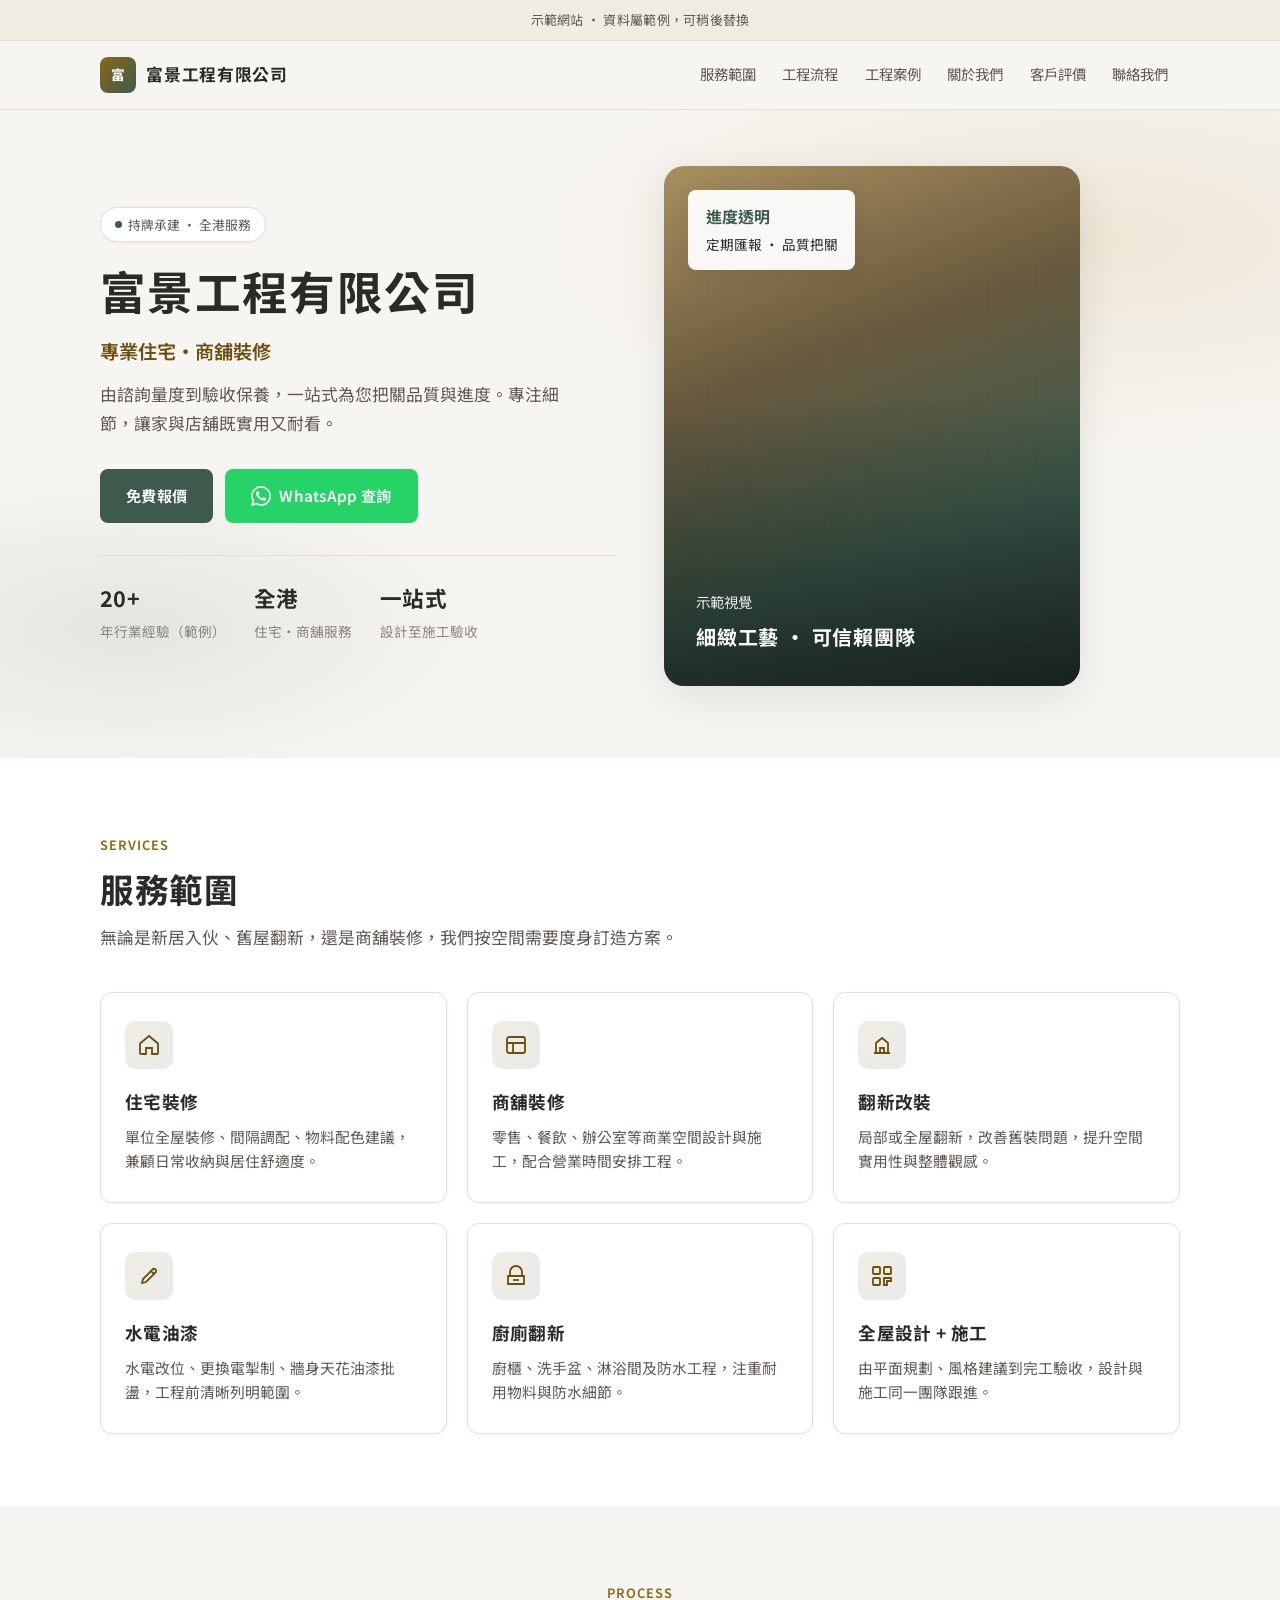
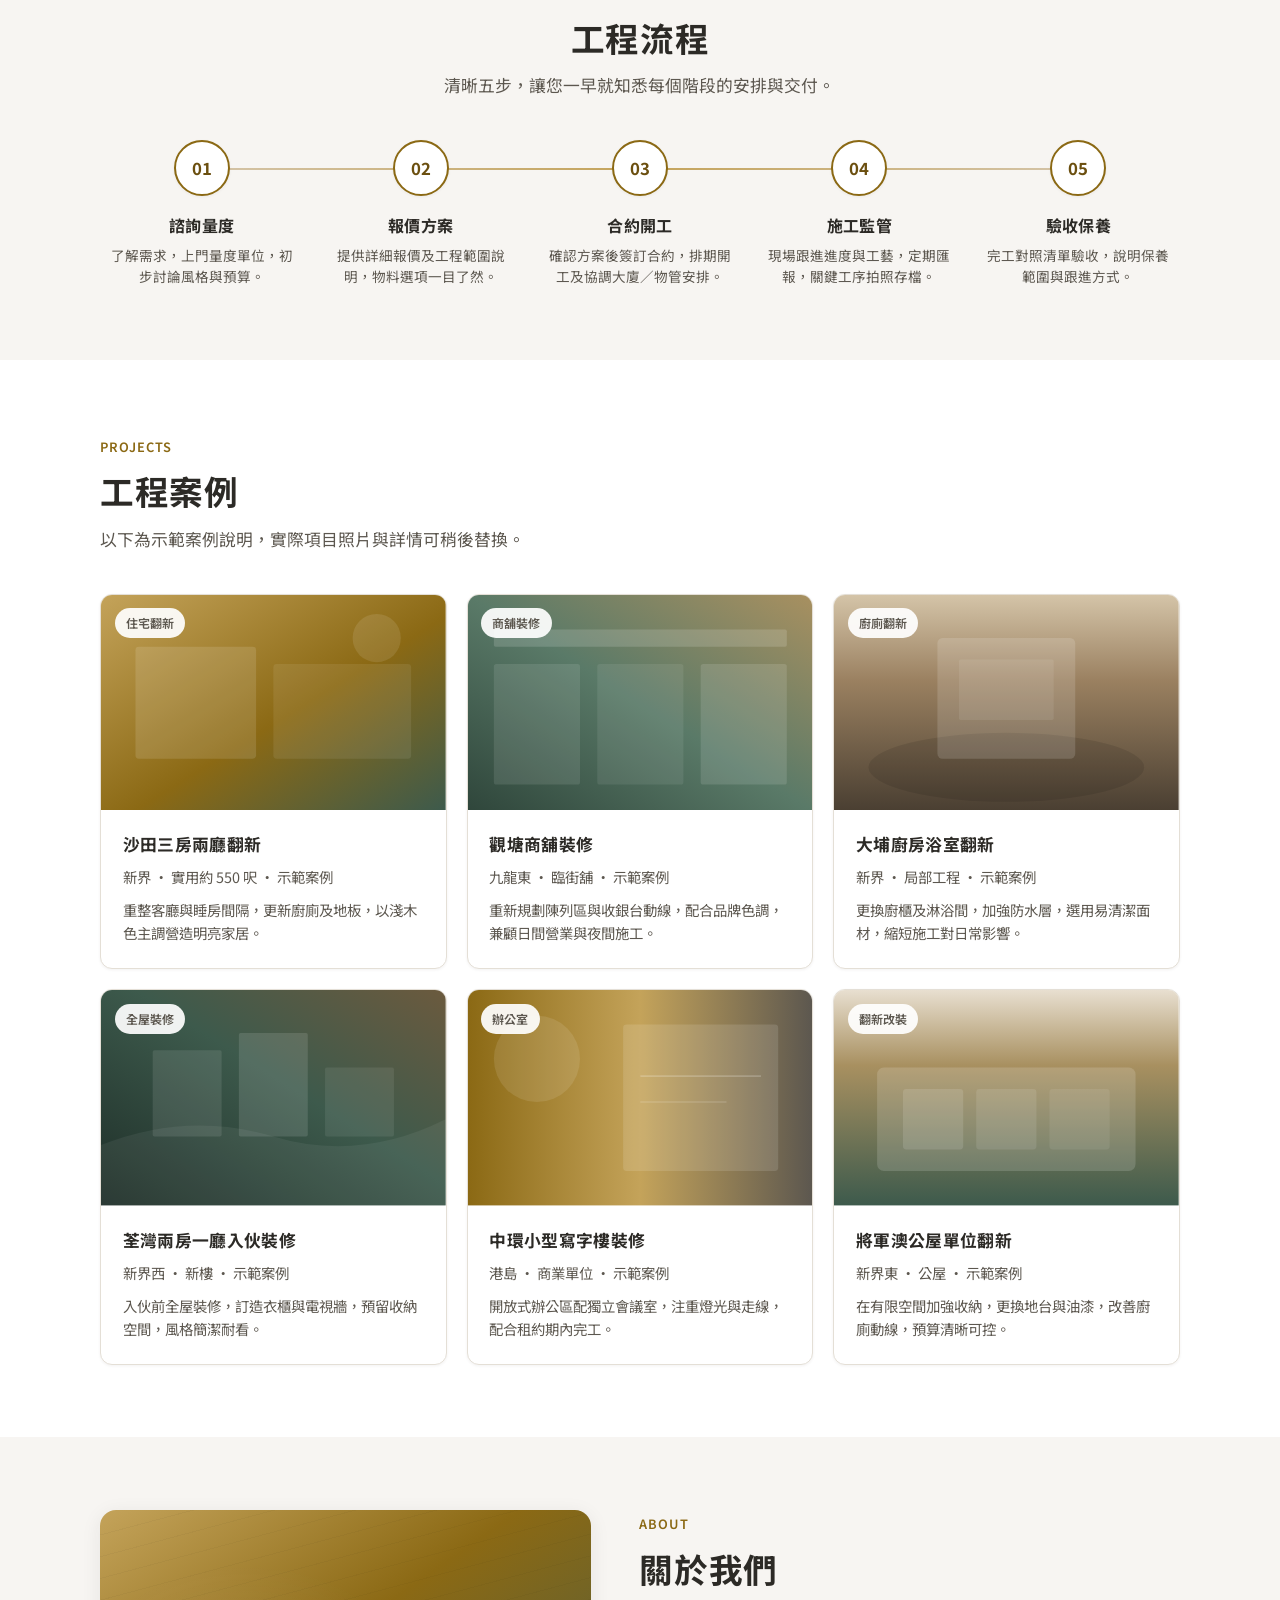
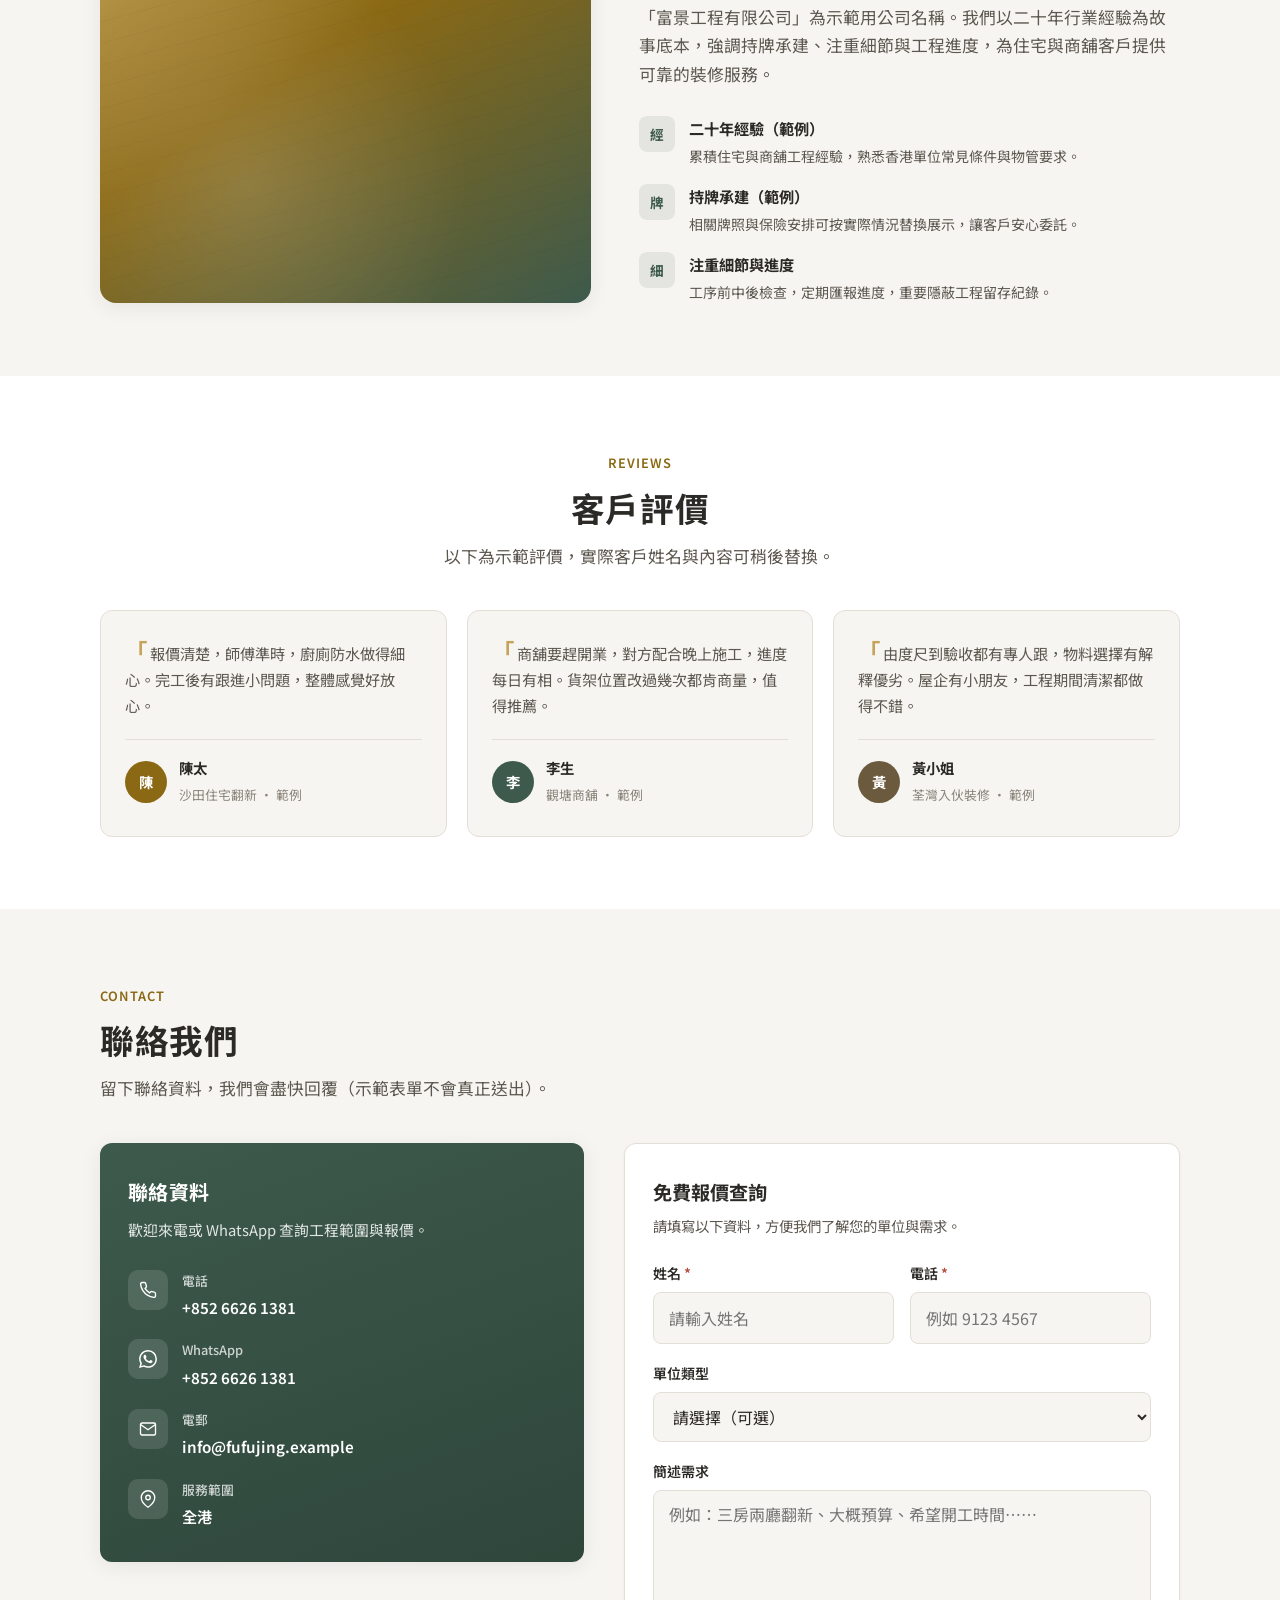
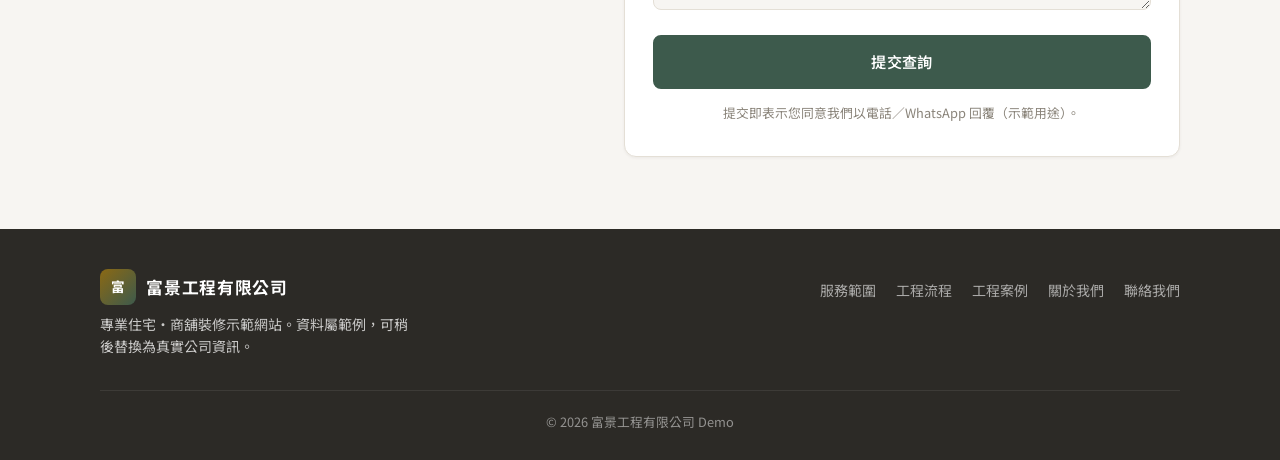
==== commit 11f0b927: "Rename the demo company to 富景工程有限公司. Drop the extra 富 from the title, meta description, headings, ab" ====
--- a/index.html
+++ b/index.html
@@ -3,8 +3,8 @@
 <head>
   <meta charset="UTF-8" />
   <meta name="viewport" content="width=device-width, initial-scale=1" />
-  <meta name="description" content="富富景工程有限公司 — 專業住宅・商舖裝修示範網站。全港服務，免費報價。" />
-  <title>富富景工程有限公司｜專業住宅・商舖裝修（示範網站）</title>
+  <meta name="description" content="富景工程有限公司 — 專業住宅・商舖裝修示範網站。全港服務，免費報價。" />
+  <title>富景工程有限公司｜專業住宅・商舖裝修（示範網站）</title>
   <link rel="preconnect" href="https://fonts.googleapis.com" />
   <link rel="preconnect" href="https://fonts.gstatic.com" crossorigin />
   <link href="https://fonts.googleapis.com/css2?family=Noto+Sans+TC:wght@400;500;600;700&display=swap" rel="stylesheet" />
@@ -18,9 +18,9 @@
 
   <header class="site-header">
     <div class="nav-inner">
-      <a href="#top" class="logo" aria-label="富富景工程有限公司首頁">
+      <a href="#top" class="logo" aria-label="富景工程有限公司首頁">
         <span class="logo-mark" aria-hidden="true">富</span>
-        <span>富富景工程有限公司</span>
+        <span>富景工程有限公司</span>
       </a>
 
       <button
@@ -56,7 +56,7 @@
       <div class="container hero-grid">
         <div class="hero-copy">
           <span class="hero-badge">持牌承建 · 全港服務</span>
-          <h1>富富景工程有限公司</h1>
+          <h1>富景工程有限公司</h1>
           <p class="hero-tagline">專業住宅・商舖裝修</p>
           <p class="hero-desc">
             由諮詢量度到驗收保養，一站式為您把關品質與進度。專注細節，讓家與店舖既實用又耐看。
@@ -419,7 +419,7 @@
           <span class="section-label">ABOUT</span>
           <h2 class="section-title">關於我們</h2>
           <p class="section-lead" style="margin-bottom: 0;">
-            「富富景工程有限公司」為示範用公司名稱。我們以二十年行業經驗為故事底本，強調持牌承建、注重細節與工程進度，為住宅與商舖客戶提供可靠的裝修服務。
+            「富景工程有限公司」為示範用公司名稱。我們以二十年行業經驗為故事底本，強調持牌承建、注重細節與工程進度，為住宅與商舖客戶提供可靠的裝修服務。
           </p>
           <div class="about-points">
             <div class="about-point">
@@ -620,7 +620,7 @@
         <div class="footer-brand">
           <div class="logo">
             <span class="logo-mark" aria-hidden="true">富</span>
-            <span>富富景工程有限公司</span>
+            <span>富景工程有限公司</span>
           </div>
           <p>專業住宅・商舖裝修示範網站。資料屬範例，可稍後替換為真實公司資訊。</p>
         </div>
@@ -633,7 +633,7 @@
         </nav>
       </div>
       <div class="footer-bottom">
-        © <span id="year"></span> 富富景工程有限公司 Demo
+        © <span id="year"></span> 富景工程有限公司 Demo
       </div>
     </div>
   </footer>
--- a/styles.css
+++ b/styles.css
@@ -1,4 +1,4 @@
-/* 富富景工程有限公司 — Demo site styles */
+/* 富景工程有限公司 — Demo site styles */
 :root {
   --color-bg: #f7f5f2;
   --color-surface: #ffffff;
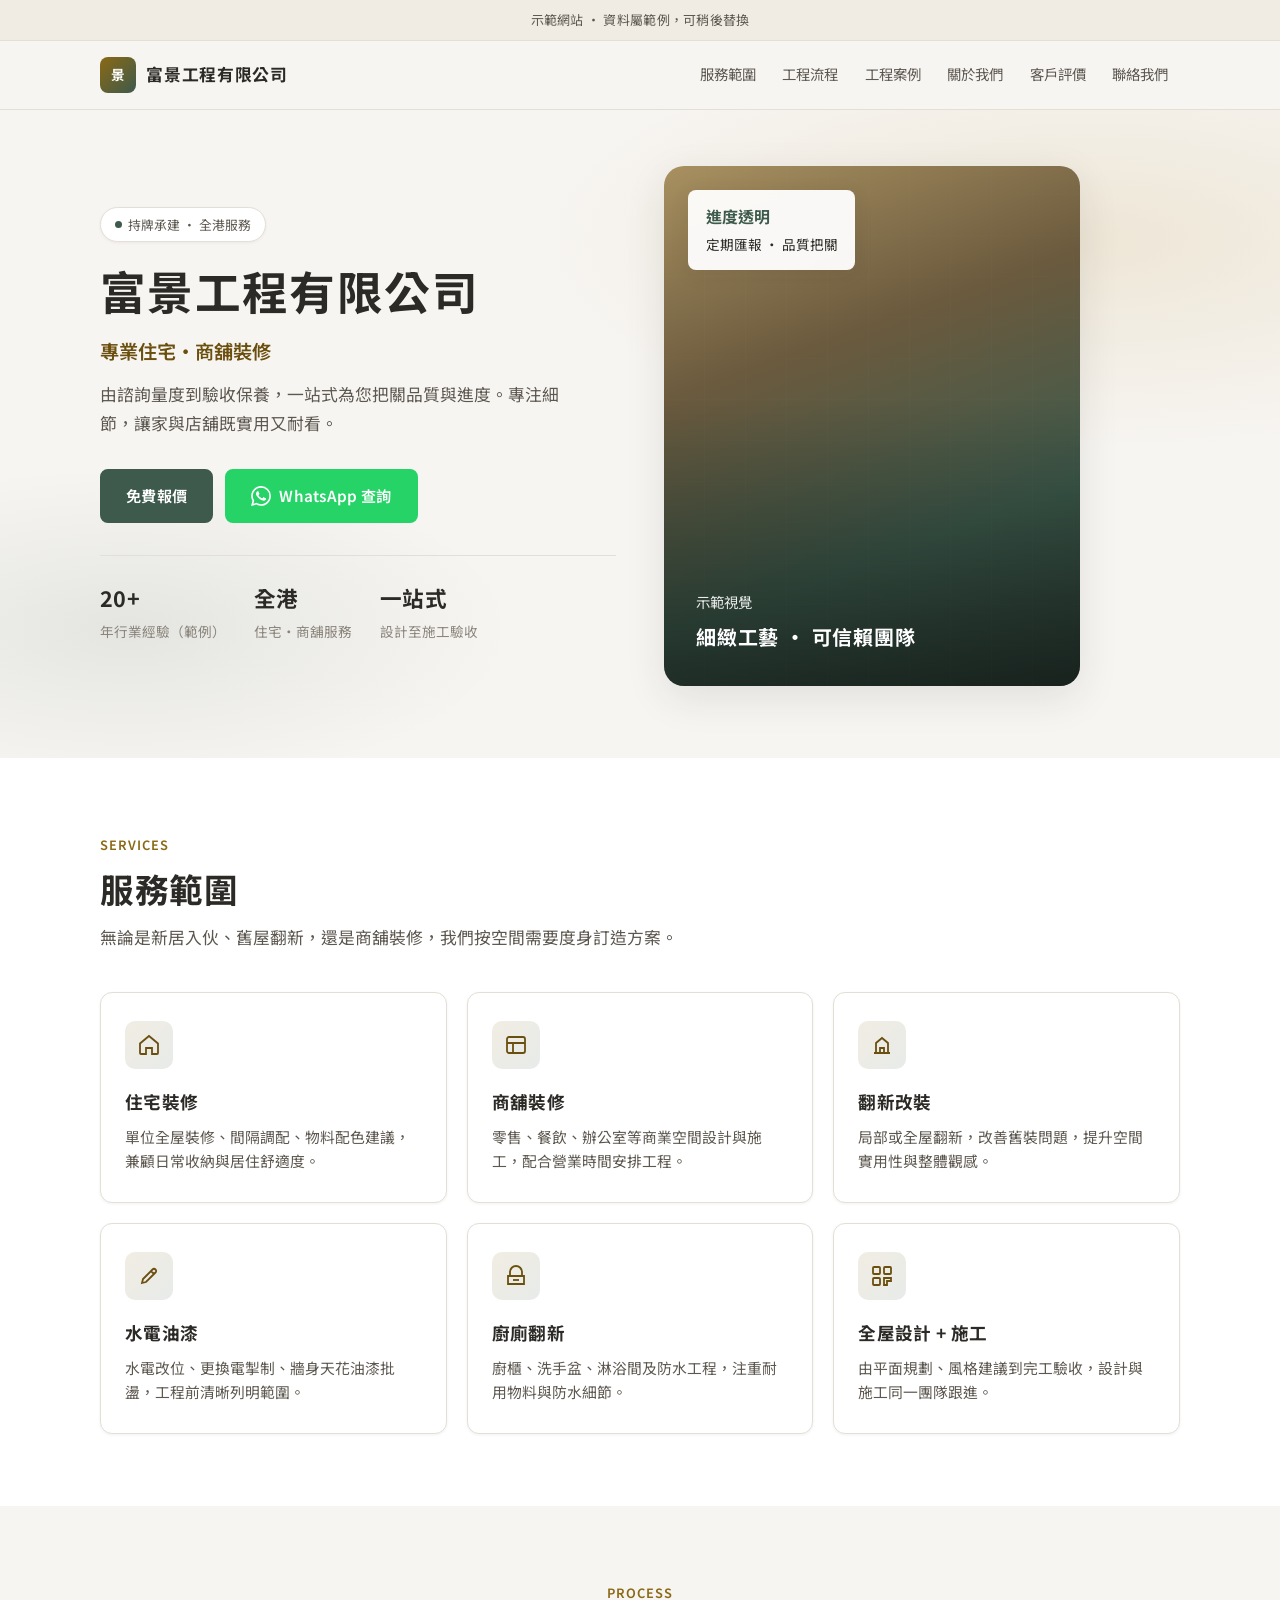
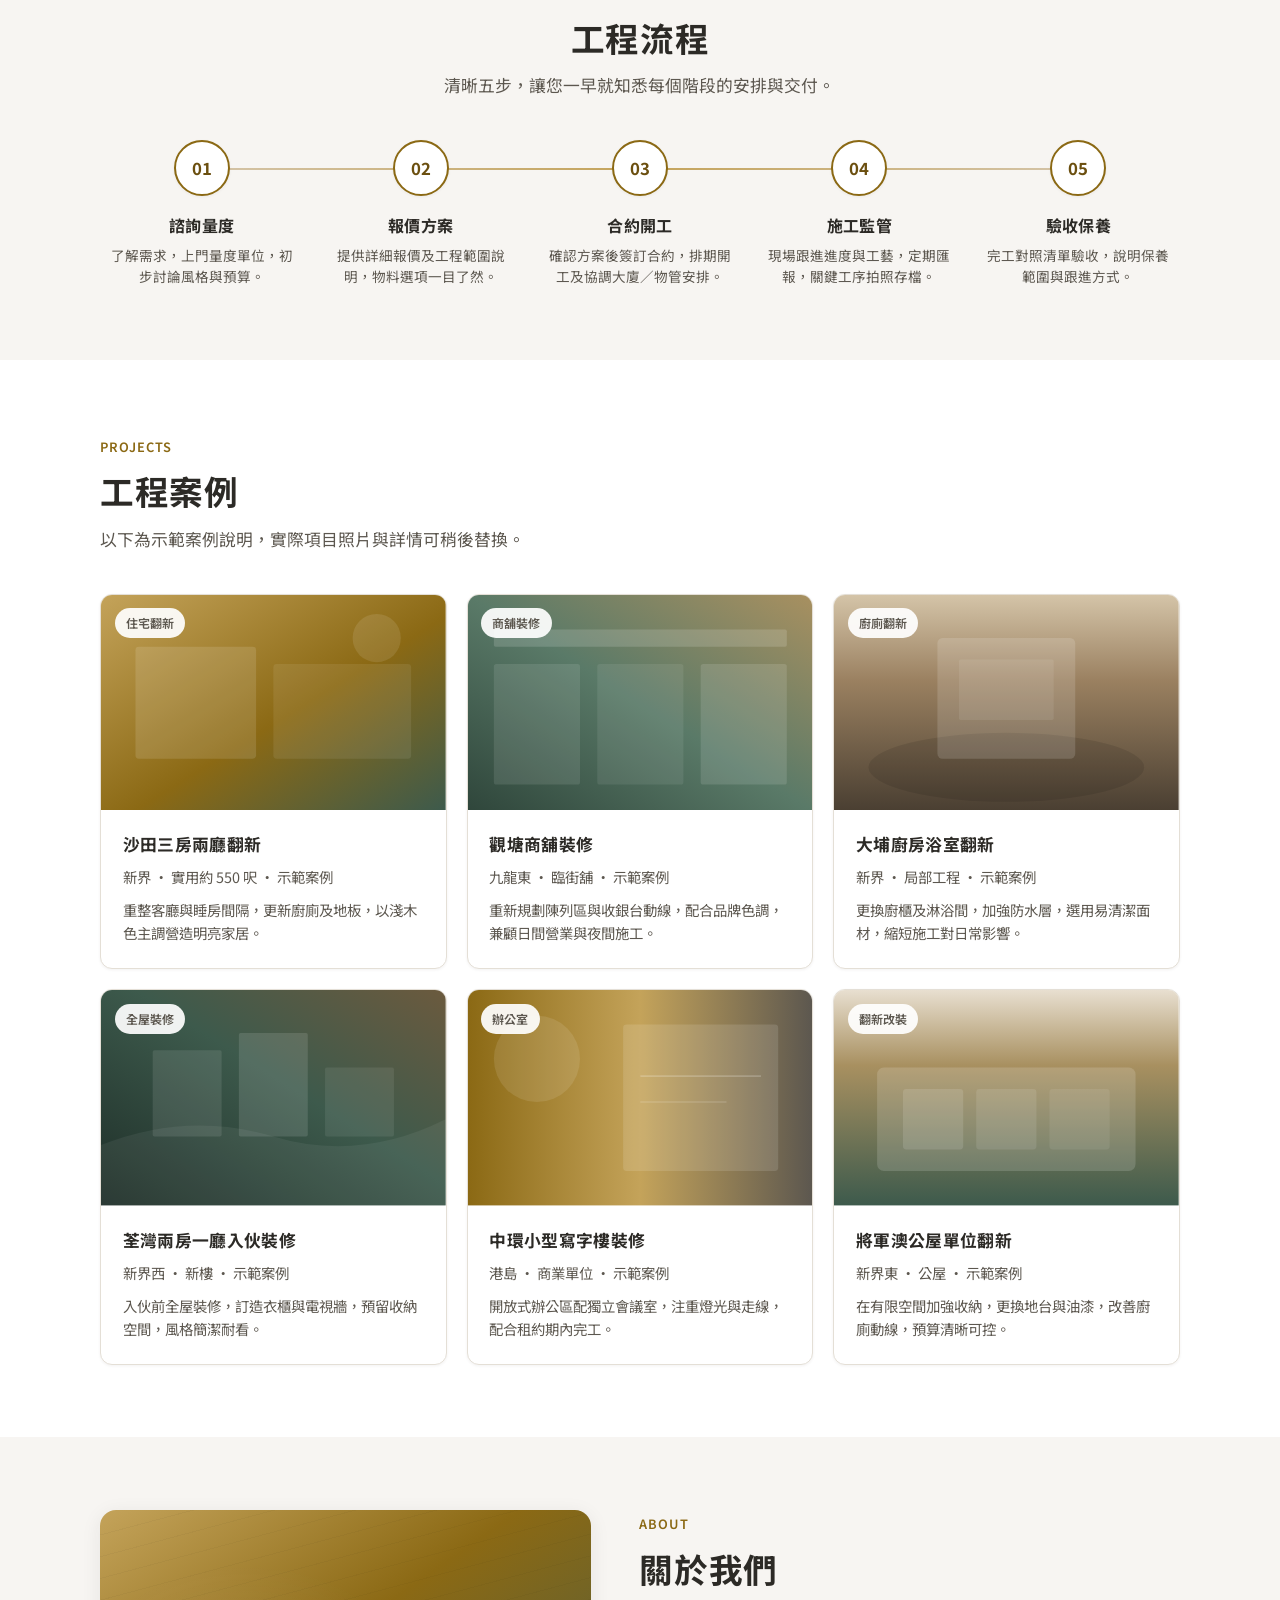
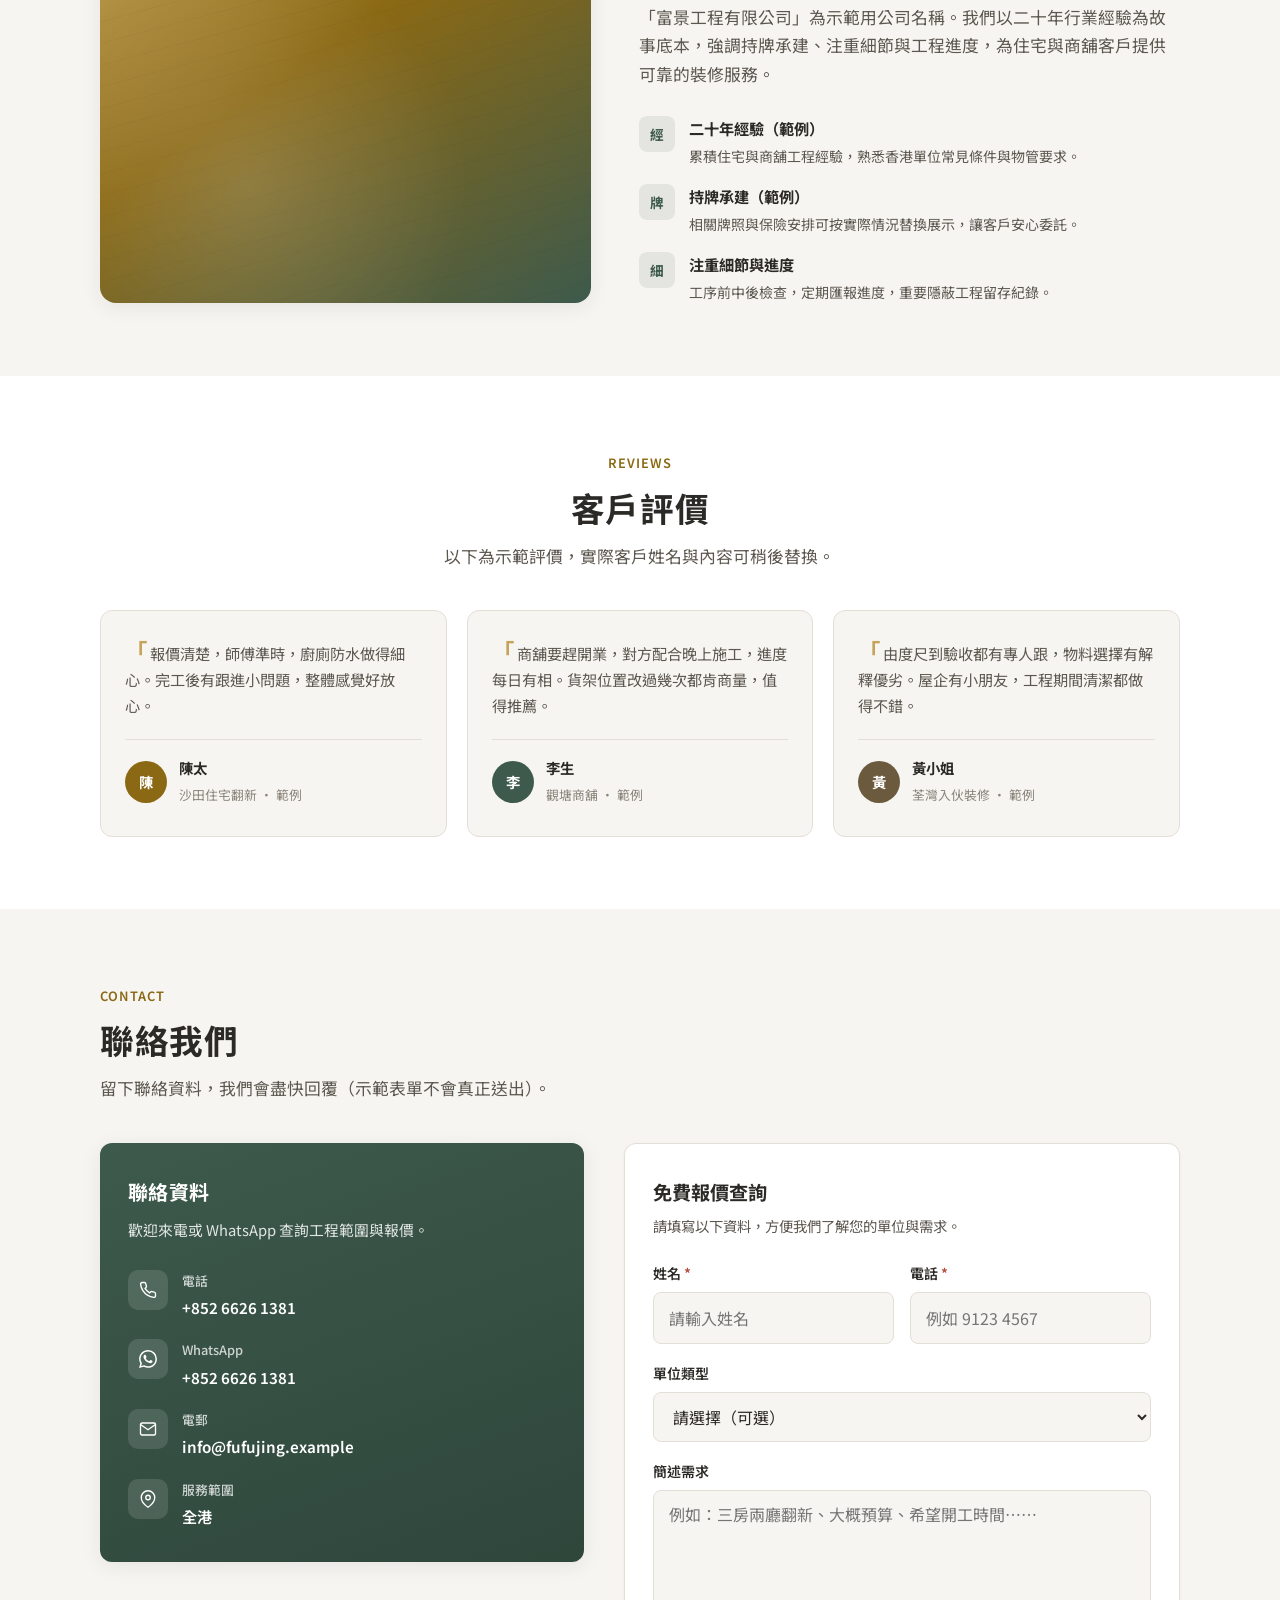
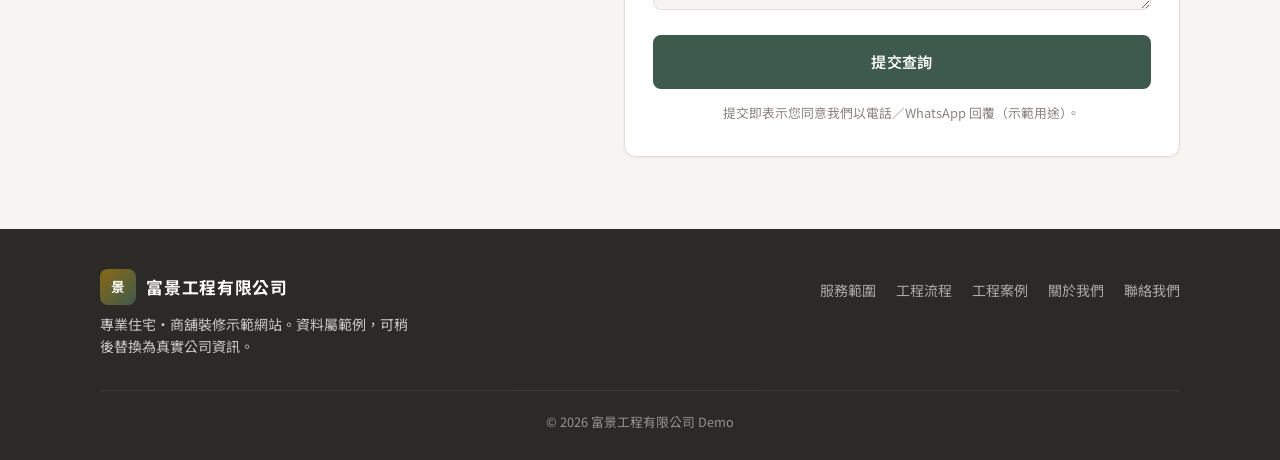
==== commit 3dda71e1: "Change the logo mark from 富 to 景. The badge sat directly beside 富景工程有限公司, so the header and footer r" ====
--- a/index.html
+++ b/index.html
@@ -19,7 +19,7 @@
   <header class="site-header">
     <div class="nav-inner">
       <a href="#top" class="logo" aria-label="富景工程有限公司首頁">
-        <span class="logo-mark" aria-hidden="true">富</span>
+        <span class="logo-mark" aria-hidden="true">景</span>
         <span>富景工程有限公司</span>
       </a>
 
@@ -619,7 +619,7 @@
       <div class="footer-inner">
         <div class="footer-brand">
           <div class="logo">
-            <span class="logo-mark" aria-hidden="true">富</span>
+            <span class="logo-mark" aria-hidden="true">景</span>
             <span>富景工程有限公司</span>
           </div>
           <p>專業住宅・商舖裝修示範網站。資料屬範例，可稍後替換為真實公司資訊。</p>
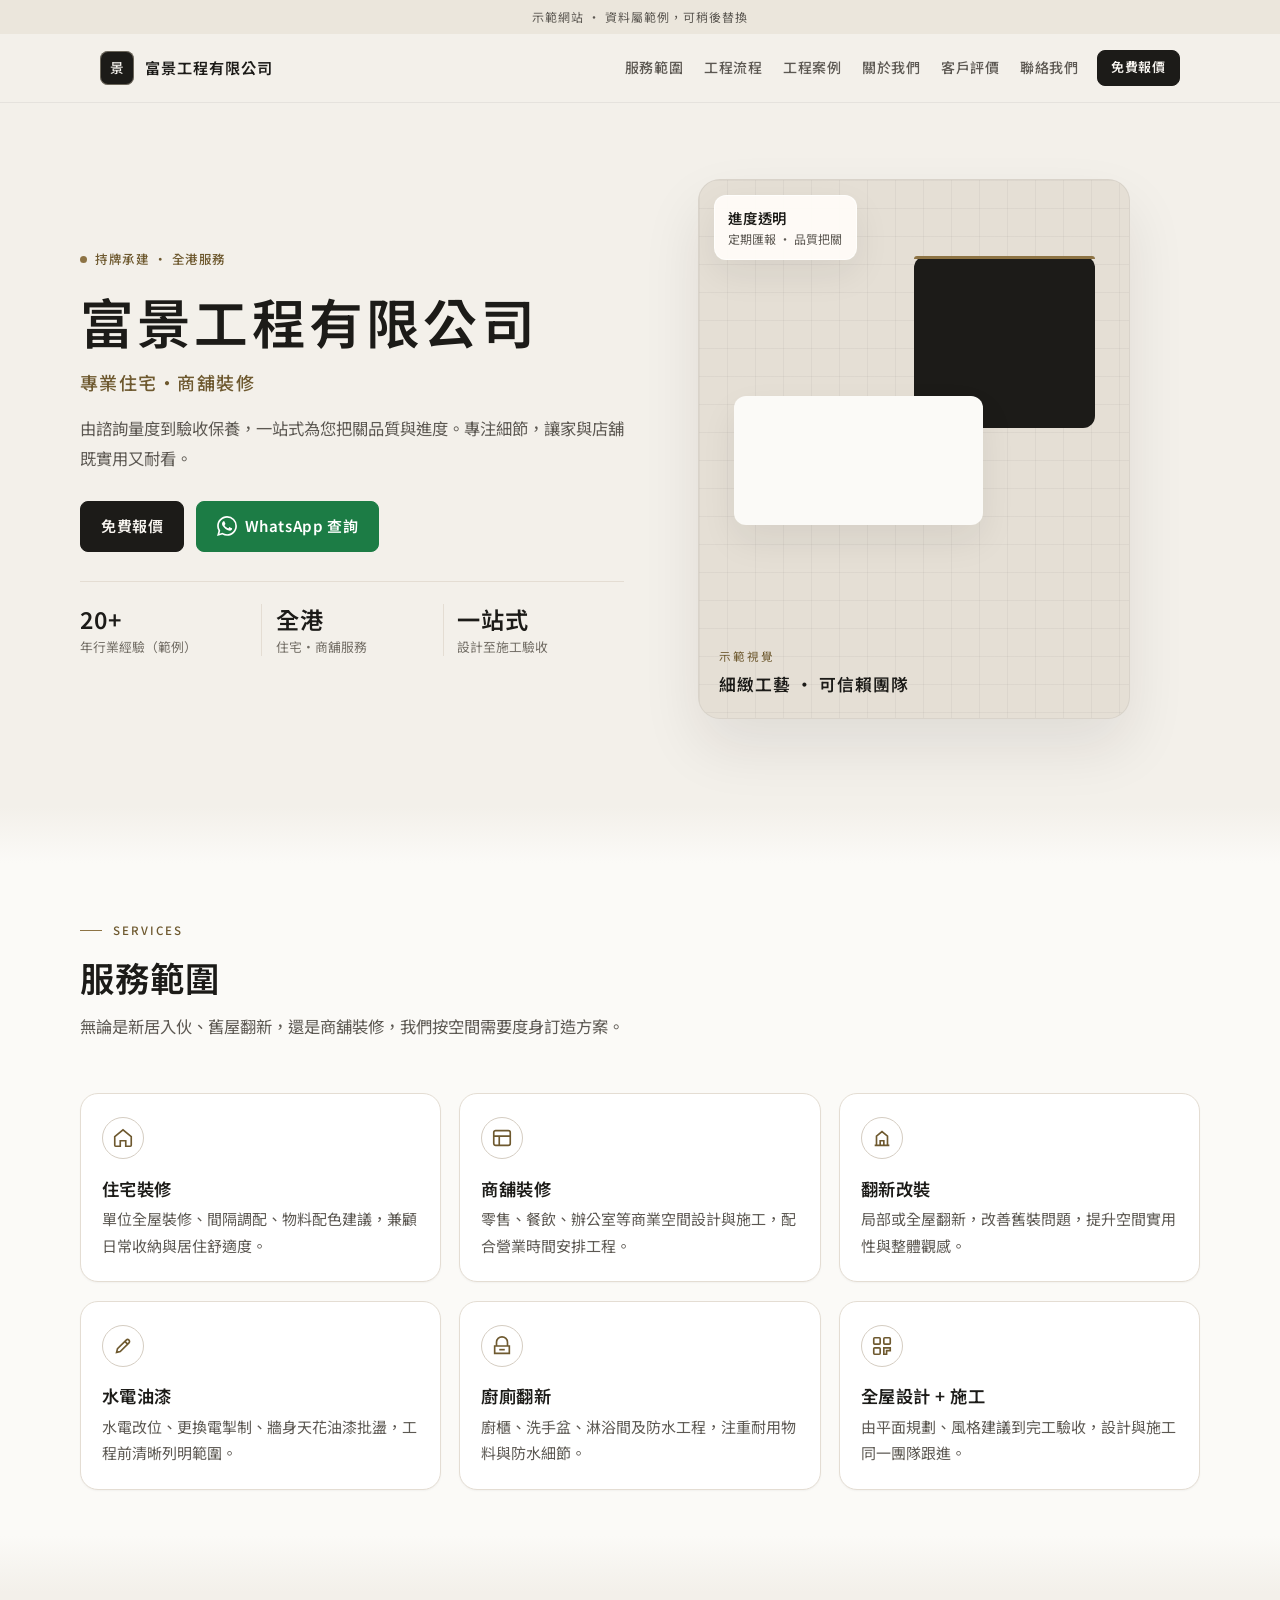
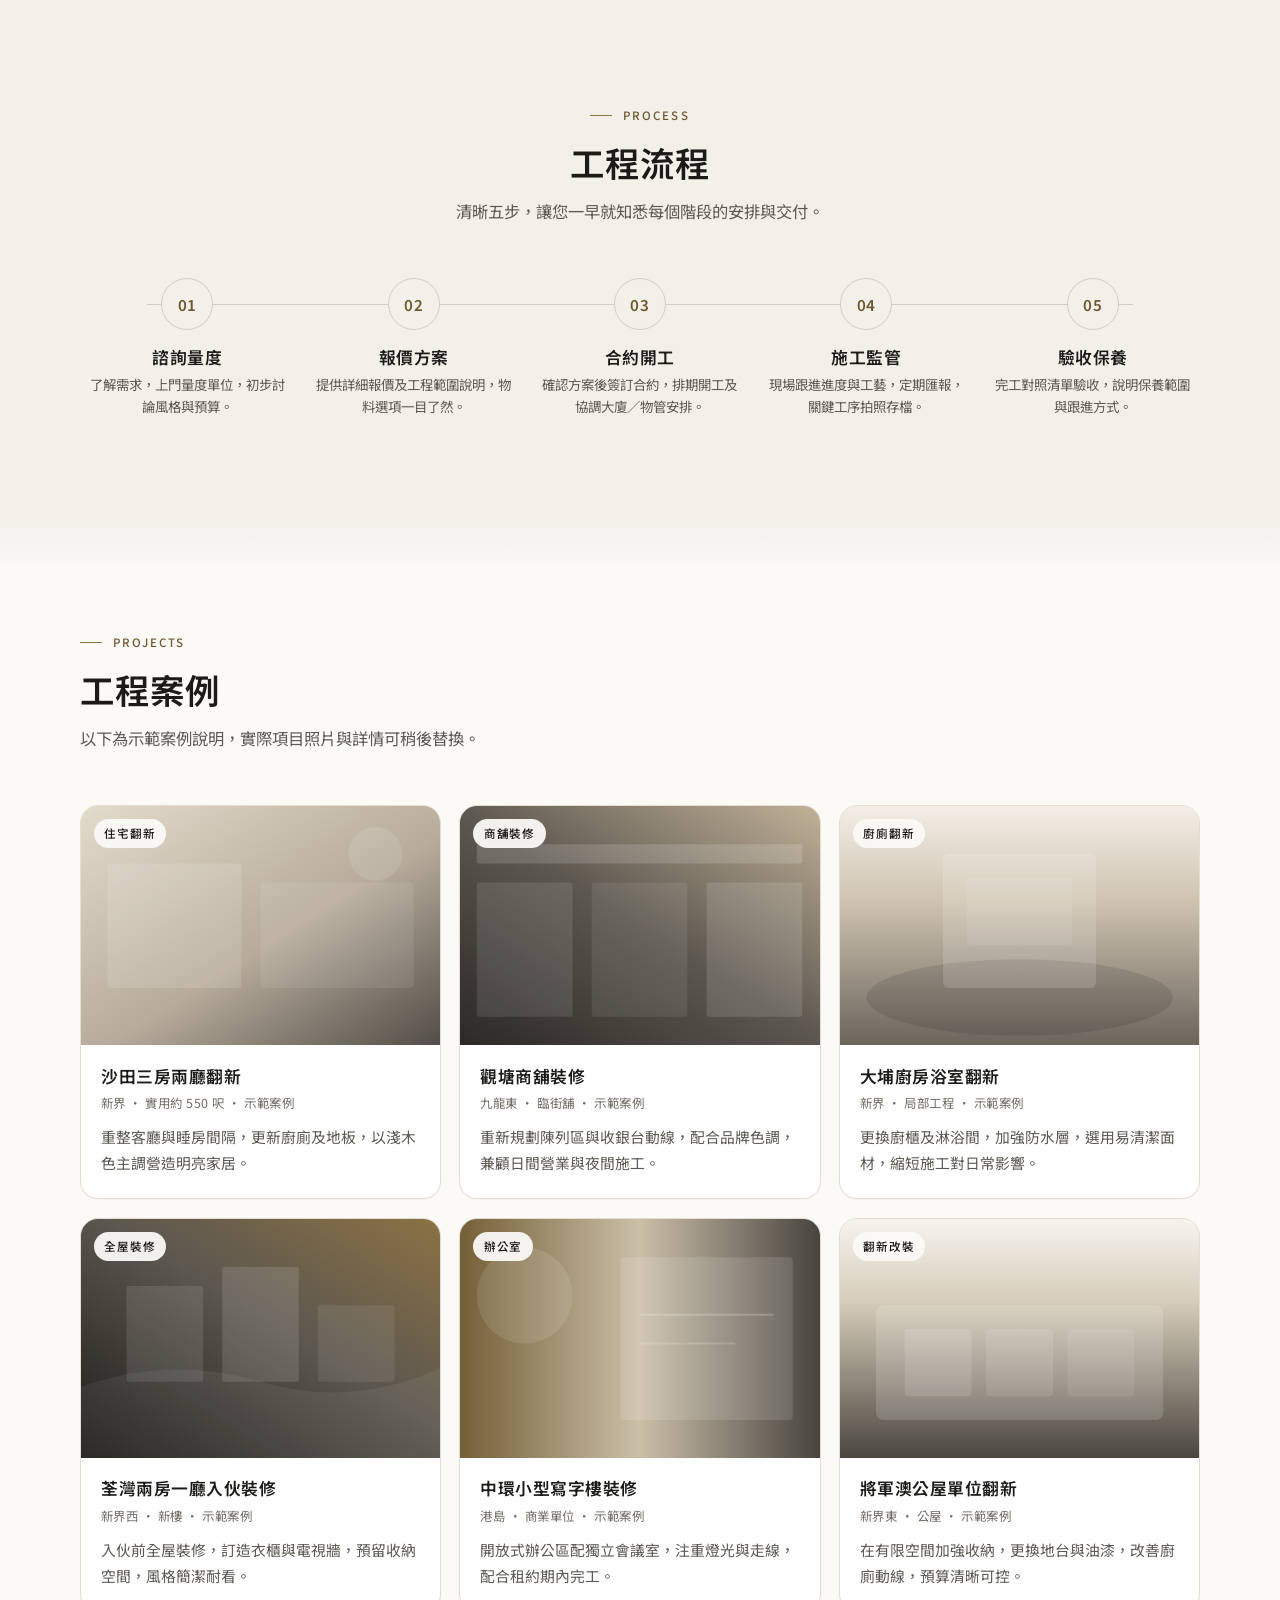
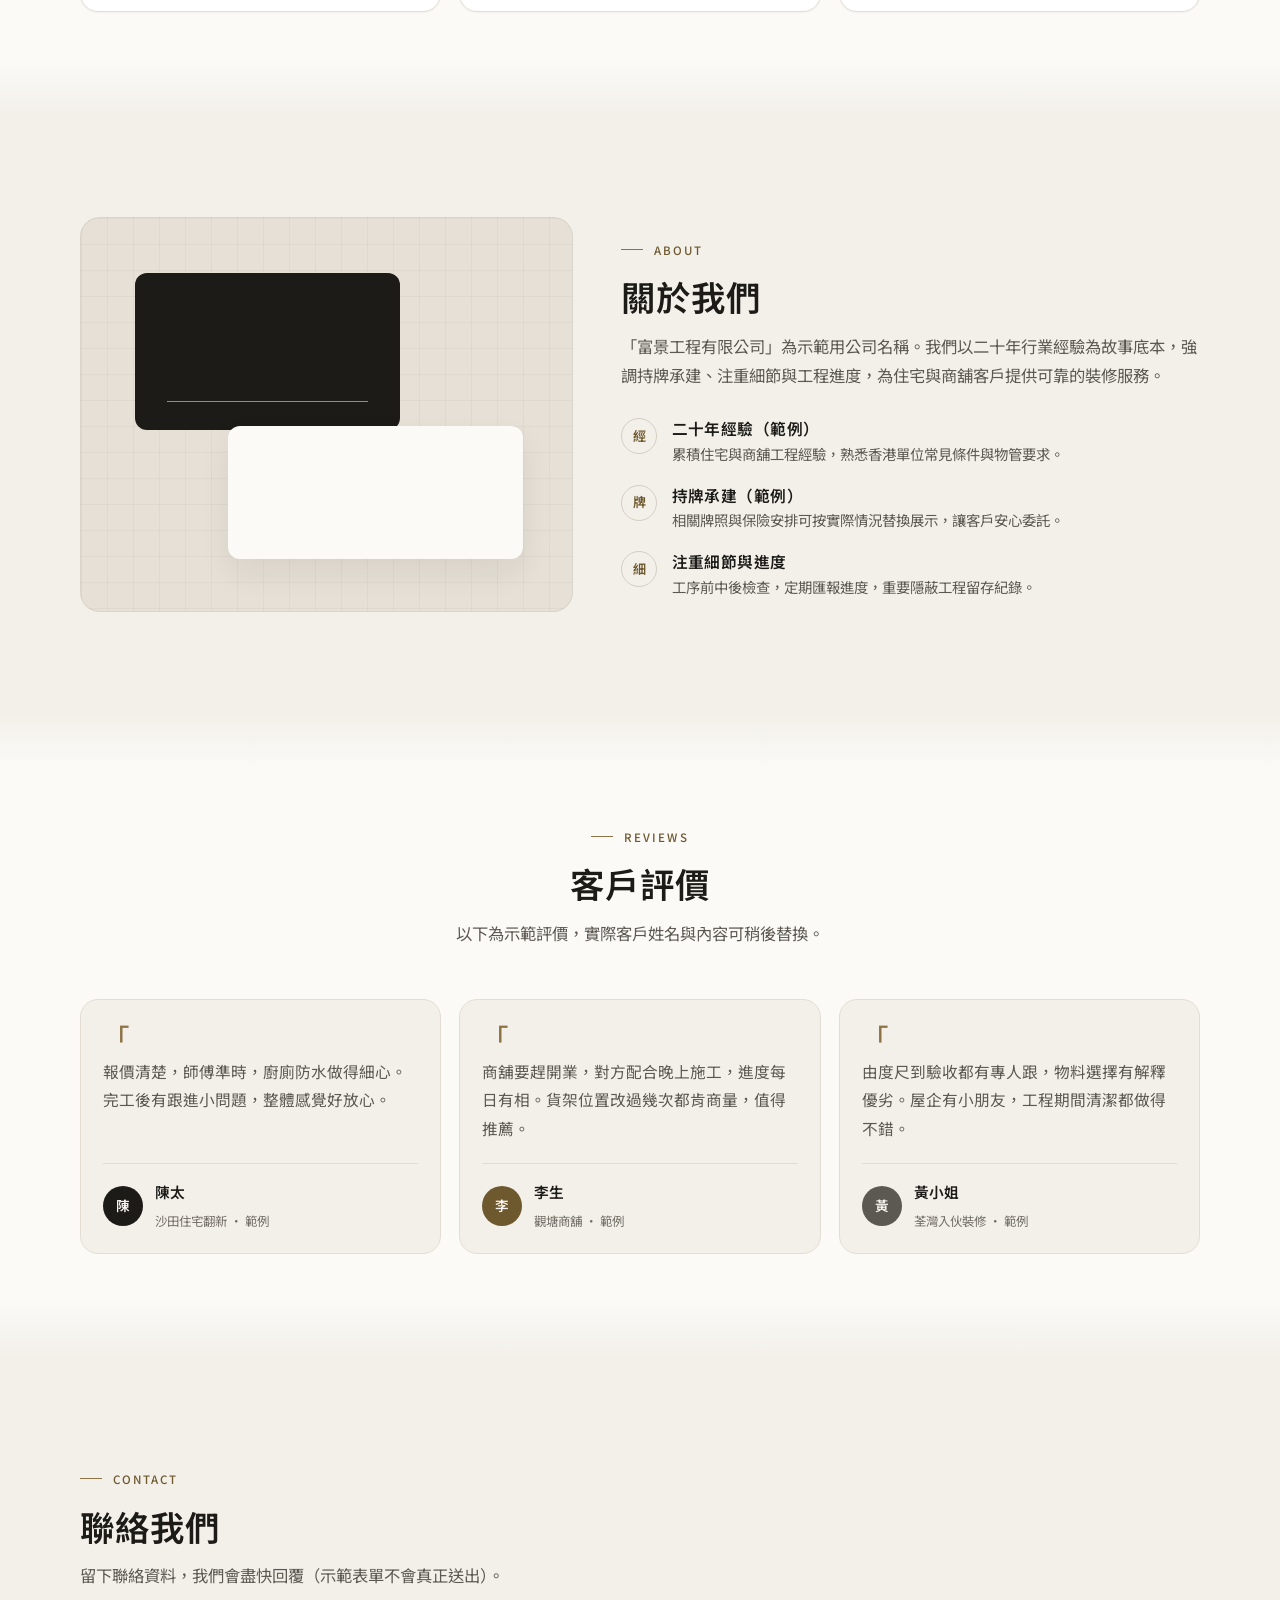
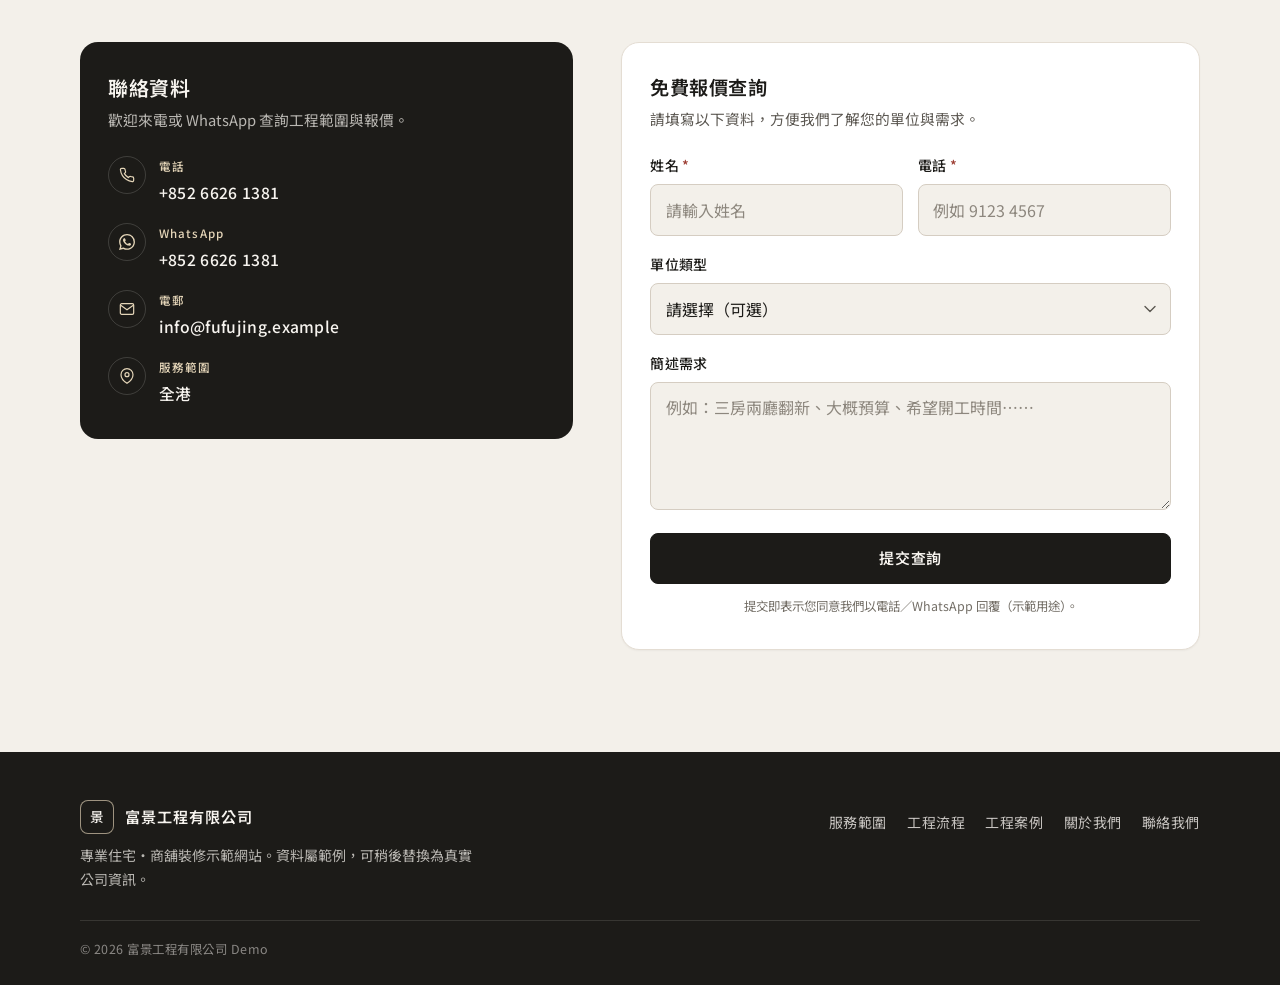
==== commit ce7a20c7: "Refine the demo site into a streamlined architectural layout. Shift the palette to charcoal, cream, " ====
--- a/index.html
+++ b/index.html
@@ -93,6 +93,8 @@
 
         <div class="hero-visual" aria-hidden="true">
           <div class="hero-visual-pattern"></div>
+          <div class="hero-slab hero-slab-ink"></div>
+          <div class="hero-slab hero-slab-paper"></div>
           <div class="hero-float-card">
             <strong>進度透明</strong>
             定期匯報 · 品質把關
@@ -188,10 +190,10 @@
     <!-- 工程流程 -->
     <section class="section" id="process">
       <div class="container">
-        <div class="section-head" style="text-align: center; margin-left: auto; margin-right: auto;">
+        <div class="section-head section-head--center">
           <span class="section-label">PROCESS</span>
           <h2 class="section-title">工程流程</h2>
-          <p class="section-lead" style="margin-left: auto; margin-right: auto;">
+          <p class="section-lead">
             清晰五步，讓您一早就知悉每個階段的安排與交付。
           </p>
         </div>
@@ -254,9 +256,9 @@
                 <svg viewBox="0 0 400 250" xmlns="http://www.w3.org/2000/svg" preserveAspectRatio="xMidYMid slice">
                   <defs>
                     <linearGradient id="g1" x1="0%" y1="0%" x2="100%" y2="100%">
-                      <stop offset="0%" stop-color="#c4a35a"/>
-                      <stop offset="55%" stop-color="#8b6914"/>
-                      <stop offset="100%" stop-color="#3d5a4c"/>
+                      <stop offset="0%" stop-color="#e4dccd"/>
+                      <stop offset="55%" stop-color="#b7ab9b"/>
+                      <stop offset="100%" stop-color="#4e4a44"/>
                     </linearGradient>
                   </defs>
                   <rect width="400" height="250" fill="url(#g1)"/>
@@ -280,9 +282,9 @@
                 <svg viewBox="0 0 400 250" xmlns="http://www.w3.org/2000/svg" preserveAspectRatio="xMidYMid slice">
                   <defs>
                     <linearGradient id="g2" x1="0%" y1="100%" x2="100%" y2="0%">
-                      <stop offset="0%" stop-color="#2f463b"/>
-                      <stop offset="50%" stop-color="#5a7a68"/>
-                      <stop offset="100%" stop-color="#a89060"/>
+                      <stop offset="0%" stop-color="#2a2825"/>
+                      <stop offset="50%" stop-color="#5c574f"/>
+                      <stop offset="100%" stop-color="#c4b49a"/>
                     </linearGradient>
                   </defs>
                   <rect width="400" height="250" fill="url(#g2)"/>
@@ -307,9 +309,9 @@
                 <svg viewBox="0 0 400 250" xmlns="http://www.w3.org/2000/svg" preserveAspectRatio="xMidYMid slice">
                   <defs>
                     <linearGradient id="g3" x1="0%" y1="0%" x2="0%" y2="100%">
-                      <stop offset="0%" stop-color="#d4c4a8"/>
-                      <stop offset="40%" stop-color="#9a8060"/>
-                      <stop offset="100%" stop-color="#4a3f32"/>
+                      <stop offset="0%" stop-color="#f3eee6"/>
+                      <stop offset="40%" stop-color="#cfc3b0"/>
+                      <stop offset="100%" stop-color="#6a645c"/>
                     </linearGradient>
                   </defs>
                   <rect width="400" height="250" fill="url(#g3)"/>
@@ -333,9 +335,9 @@
                 <svg viewBox="0 0 400 250" xmlns="http://www.w3.org/2000/svg" preserveAspectRatio="xMidYMid slice">
                   <defs>
                     <linearGradient id="g4" x1="100%" y1="0%" x2="0%" y2="100%">
-                      <stop offset="0%" stop-color="#6b5a3e"/>
-                      <stop offset="45%" stop-color="#3d5a4c"/>
-                      <stop offset="100%" stop-color="#1e2e28"/>
+                      <stop offset="0%" stop-color="#8d7344"/>
+                      <stop offset="45%" stop-color="#5c574f"/>
+                      <stop offset="100%" stop-color="#1c1b18"/>
                     </linearGradient>
                   </defs>
                   <rect width="400" height="250" fill="url(#g4)"/>
@@ -360,9 +362,9 @@
                 <svg viewBox="0 0 400 250" xmlns="http://www.w3.org/2000/svg" preserveAspectRatio="xMidYMid slice">
                   <defs>
                     <linearGradient id="g5" x1="0%" y1="50%" x2="100%" y2="50%">
-                      <stop offset="0%" stop-color="#8b6914"/>
-                      <stop offset="50%" stop-color="#c4a35a"/>
-                      <stop offset="100%" stop-color="#5c574f"/>
+                      <stop offset="0%" stop-color="#6e592f"/>
+                      <stop offset="50%" stop-color="#cbbfa8"/>
+                      <stop offset="100%" stop-color="#3f3c38"/>
                     </linearGradient>
                   </defs>
                   <rect width="400" height="250" fill="url(#g5)"/>
@@ -387,9 +389,9 @@
                 <svg viewBox="0 0 400 250" xmlns="http://www.w3.org/2000/svg" preserveAspectRatio="xMidYMid slice">
                   <defs>
                     <linearGradient id="g6" x1="50%" y1="0%" x2="50%" y2="100%">
-                      <stop offset="0%" stop-color="#e8dfd0"/>
-                      <stop offset="35%" stop-color="#a89060"/>
-                      <stop offset="100%" stop-color="#3d5a4c"/>
+                      <stop offset="0%" stop-color="#f7f4ef"/>
+                      <stop offset="35%" stop-color="#d5cbb8"/>
+                      <stop offset="100%" stop-color="#4a463f"/>
                     </linearGradient>
                   </defs>
                   <rect width="400" height="250" fill="url(#g6)"/>
@@ -414,11 +416,14 @@
     <!-- 關於我們 -->
     <section class="section" id="about">
       <div class="container about-grid">
-        <div class="about-visual" aria-hidden="true"></div>
+        <div class="about-visual" aria-hidden="true">
+          <div class="about-slab about-slab-ink"></div>
+          <div class="about-slab about-slab-paper"></div>
+        </div>
         <div>
           <span class="section-label">ABOUT</span>
           <h2 class="section-title">關於我們</h2>
-          <p class="section-lead" style="margin-bottom: 0;">
+          <p class="section-lead">
             「富景工程有限公司」為示範用公司名稱。我們以二十年行業經驗為故事底本，強調持牌承建、注重細節與工程進度，為住宅與商舖客戶提供可靠的裝修服務。
           </p>
           <div class="about-points">
@@ -451,10 +456,10 @@
     <!-- 客戶評價 -->
     <section class="section section-alt" id="reviews">
       <div class="container">
-        <div class="section-head" style="text-align: center; margin-left: auto; margin-right: auto;">
+        <div class="section-head section-head--center">
           <span class="section-label">REVIEWS</span>
           <h2 class="section-title">客戶評價</h2>
-          <p class="section-lead" style="margin-left: auto; margin-right: auto;">
+          <p class="section-lead">
             以下為示範評價，實際客戶姓名與內容可稍後替換。
           </p>
         </div>
@@ -465,7 +470,7 @@
               報價清楚，師傅準時，廚廁防水做得細心。完工後有跟進小問題，整體感覺好放心。
             </p>
             <footer class="testimonial-author">
-              <div class="author-avatar" style="background: #8b6914;" aria-hidden="true">陳</div>
+              <div class="author-avatar" aria-hidden="true">陳</div>
               <div class="author-info">
                 <strong>陳太</strong>
                 <span>沙田住宅翻新 · 範例</span>
@@ -478,7 +483,7 @@
               商舖要趕開業，對方配合晚上施工，進度每日有相。貨架位置改過幾次都肯商量，值得推薦。
             </p>
             <footer class="testimonial-author">
-              <div class="author-avatar" style="background: #3d5a4c;" aria-hidden="true">李</div>
+              <div class="author-avatar" aria-hidden="true">李</div>
               <div class="author-info">
                 <strong>李生</strong>
                 <span>觀塘商舖 · 範例</span>
@@ -491,7 +496,7 @@
               由度尺到驗收都有專人跟，物料選擇有解釋優劣。屋企有小朋友，工程期間清潔都做得不錯。
             </p>
             <footer class="testimonial-author">
-              <div class="author-avatar" style="background: #6b5a3e;" aria-hidden="true">黃</div>
+              <div class="author-avatar" aria-hidden="true">黃</div>
               <div class="author-info">
                 <strong>黃小姐</strong>
                 <span>荃灣入伙裝修 · 範例</span>
@@ -574,7 +579,7 @@
             <div class="form-success" id="form-success" role="status" aria-live="polite">
               <div class="form-success-icon" aria-hidden="true">✓</div>
               <p><strong>已收到您的查詢（示範）</strong></p>
-              <p style="color: var(--color-ink-soft); font-size: 0.9rem; margin-top: 0.5rem;">
+              <p class="form-success-note">
                 此為示範網站，表單不會真正送出。稍後可接上電郵或後端服務。
               </p>
             </div>
--- a/styles.css
+++ b/styles.css
@@ -1,27 +1,46 @@
-/* 富景工程有限公司 — Demo site styles */
+/* 富景工程有限公司 — streamlined architectural demo styles */
+
 :root {
-  --color-bg: #f7f5f2;
-  --color-surface: #ffffff;
-  --color-ink: #2c2a26;
-  --color-ink-soft: #5c574f;
-  --color-muted: #8a847a;
-  --color-border: #e4dfd6;
-  --color-wood: #8b6914;
-  --color-wood-dark: #6b4f0f;
-  --color-wood-light: #c4a35a;
-  --color-accent: #3d5a4c;
-  --color-accent-hover: #2f463b;
-  --color-warm: #d4c4a8;
-  --color-demo: #f0ebe3;
-  --shadow-sm: 0 1px 3px rgba(44, 42, 38, 0.06);
-  --shadow-md: 0 4px 20px rgba(44, 42, 38, 0.08);
-  --shadow-lg: 0 12px 40px rgba(44, 42, 38, 0.1);
-  --radius: 12px;
+  --bg: #f3f0ea;
+  --bg-raised: #fbfaf7;
+  --surface: #ffffff;
+  --ink: #1c1b18;
+  --ink-soft: #5c5852;
+  --muted: #736e66;
+  --line: #e4ddd3;
+  --line-strong: #d5cdc2;
+  --brass: #8d7344;
+  --brass-deep: #6e592f;
+  --charcoal: #1c1b18;
+  --charcoal-soft: #2e2c28;
+  --whatsapp: #1c7c45;
+  --whatsapp-hover: #166838;
+  --danger: #9c3d32;
+  --shadow-sm: 0 1px 2px rgba(28, 27, 24, 0.04);
+  --shadow-md: 0 14px 36px rgba(28, 27, 24, 0.07);
+  --shadow-lg: 0 28px 60px rgba(28, 27, 24, 0.09);
+  --radius: 18px;
   --radius-sm: 8px;
-  --font-sans: "Noto Sans TC", "PingFang HK", "Microsoft JhengHei", "Helvetica Neue", Arial, sans-serif;
-  --max-w: 1120px;
+  --font: "Noto Sans TC", "PingFang HK", "Microsoft JhengHei", "Noto Sans CJK TC", sans-serif;
+  --max: 1120px;
   --nav-h: 68px;
-  --ease: cubic-bezier(0.4, 0, 0.2, 1);
+  --ease: cubic-bezier(0.22, 1, 0.36, 1);
+  --section-y: clamp(4.25rem, 8vw, 7rem);
+
+  /* legacy aliases used by inline leftovers, if any */
+  --color-ink-soft: var(--ink-soft);
+  --color-bg: var(--bg);
+  --color-surface: var(--surface);
+  --color-ink: var(--ink);
+  --color-muted: var(--muted);
+  --color-border: var(--line);
+  --color-wood: var(--brass);
+  --color-wood-dark: var(--brass-deep);
+  --color-wood-light: #cbbfa8;
+  --color-accent: var(--charcoal);
+  --color-accent-hover: var(--charcoal-soft);
+  --color-warm: var(--line-strong);
+  --color-demo: #ebe6dc;
 }
 
 *,
@@ -34,16 +53,22 @@
 
 html {
   scroll-behavior: smooth;
-  scroll-padding-top: calc(var(--nav-h) + 40px);
+  scroll-padding-top: calc(var(--nav-h) + 1.25rem);
 }
 
 body {
-  font-family: var(--font-sans);
+  font-family: var(--font);
   font-size: 16px;
-  line-height: 1.7;
-  color: var(--color-ink);
-  background: var(--color-bg);
+  line-height: 1.75;
+  color: var(--ink);
+  background: var(--bg);
   -webkit-font-smoothing: antialiased;
+  text-rendering: optimizeLegibility;
+}
+
+::selection {
+  background: #e7dcc6;
+  color: var(--ink);
 }
 
 img,
@@ -69,15 +94,29 @@
   color: inherit;
 }
 
+:focus-visible {
+  outline: 2px solid var(--brass-deep);
+  outline-offset: 3px;
+}
+
+h1,
+h2,
+h3,
+h4 {
+  font-weight: 600;
+  line-height: 1.35;
+  letter-spacing: 0.03em;
+}
+
 /* Demo banner */
 .demo-banner {
-  background: var(--color-demo);
-  color: var(--color-ink-soft);
+  background: #ebe6dc;
+  color: var(--ink-soft);
   text-align: center;
-  padding: 0.55rem 1rem;
-  font-size: 0.8125rem;
-  letter-spacing: 0.02em;
-  border-bottom: 1px solid var(--color-border);
+  padding: 0.45rem 1.25rem;
+  font-size: 0.75rem;
+  letter-spacing: 0.08em;
+  line-height: 1.6;
 }
 
 /* Nav */
@@ -85,14 +124,14 @@
   position: sticky;
   top: 0;
   z-index: 100;
-  background: rgba(247, 245, 242, 0.92);
-  backdrop-filter: blur(12px);
-  -webkit-backdrop-filter: blur(12px);
-  border-bottom: 1px solid var(--color-border);
+  background: rgba(243, 240, 234, 0.9);
+  backdrop-filter: blur(16px);
+  -webkit-backdrop-filter: blur(16px);
+  border-bottom: 1px solid rgba(28, 27, 24, 0.06);
 }
 
 .nav-inner {
-  max-width: var(--max-w);
+  max-width: var(--max);
   margin: 0 auto;
   padding: 0 1.25rem;
   height: var(--nav-h);
@@ -105,79 +144,118 @@
 .logo {
   display: flex;
   align-items: center;
-  gap: 0.65rem;
-  font-weight: 700;
-  font-size: 1.05rem;
-  letter-spacing: 0.04em;
-  color: var(--color-ink);
+  gap: 0.7rem;
+  min-width: 0;
+  font-weight: 600;
+  font-size: 0.95rem;
+  letter-spacing: 0.06em;
+  color: var(--ink);
+  line-height: 1.3;
+}
+
+.logo span:last-child {
+  white-space: nowrap;
 }
 
 .logo-mark {
-  width: 36px;
-  height: 36px;
+  width: 34px;
+  height: 34px;
   border-radius: 8px;
-  background: linear-gradient(135deg, var(--color-wood) 0%, var(--color-accent) 100%);
+  background: var(--charcoal);
+  box-shadow: inset 0 0 0 1px rgba(203, 191, 168, 0.45);
   display: grid;
   place-items: center;
-  color: #fff;
+  color: #f7f4ef;
   font-size: 0.85rem;
-  font-weight: 700;
+  font-weight: 500;
+  letter-spacing: 0;
   flex-shrink: 0;
 }
 
 .nav-links {
+  position: absolute;
+  top: 100%;
+  left: 0;
+  right: 0;
+  z-index: 20;
+  display: flex;
+  flex-direction: column;
+  align-items: stretch;
+  gap: 0;
+  padding: 0.35rem 1.25rem 1.15rem;
+  background: rgba(251, 250, 247, 0.98);
+  border-bottom: 1px solid var(--line);
+  box-shadow: 0 18px 40px rgba(28, 27, 24, 0.06);
+  opacity: 0;
+  visibility: hidden;
+  pointer-events: none;
+  transform: translateY(-6px);
+  transition: opacity 0.22s var(--ease), transform 0.22s var(--ease), visibility 0.22s;
+}
+
+.nav-links.is-open {
+  opacity: 1;
+  visibility: visible;
+  pointer-events: auto;
+  transform: none;
+}
+
+.nav-links a:not(.btn) {
+  min-height: 48px;
   display: flex;
   align-items: center;
-  gap: 0.15rem;
-}
-
-.nav-links a {
-  padding: 0.5rem 0.75rem;
-  font-size: 0.9rem;
-  color: var(--color-ink-soft);
-  border-radius: var(--radius-sm);
-  transition: color 0.2s var(--ease), background 0.2s var(--ease);
-  min-height: 44px;
-  display: inline-flex;
-  align-items: center;
-}
-
-.nav-links a:hover,
-.nav-links a:focus-visible {
-  color: var(--color-ink);
-  background: rgba(139, 105, 20, 0.08);
-  outline: none;
+  padding: 0.7rem 0.15rem;
+  font-size: 1rem;
+  font-weight: 500;
+  letter-spacing: 0.04em;
+  color: var(--ink);
+  border-bottom: 1px solid var(--line);
+  border-radius: 0;
+  transition: color 0.2s var(--ease);
+}
+
+.nav-links a:not(.btn):hover,
+.nav-links a:not(.btn):focus-visible {
+  color: var(--brass-deep);
+  background: transparent;
 }
 
 .nav-cta {
-  display: none;
+  display: block;
+  margin-top: 0.9rem;
+}
+
+.nav-cta .btn {
+  width: 100%;
+  min-height: 46px;
 }
 
 .menu-toggle {
-  display: none;
+  display: flex;
   width: 44px;
   height: 44px;
-  border: 1px solid var(--color-border);
+  border: 0;
   border-radius: var(--radius-sm);
-  background: var(--color-surface);
+  background: transparent;
   cursor: pointer;
   align-items: center;
   justify-content: center;
   flex-direction: column;
   gap: 5px;
+  flex-shrink: 0;
 }
 
 .menu-toggle span {
   display: block;
   width: 18px;
-  height: 2px;
-  background: var(--color-ink);
+  height: 1.5px;
+  background: var(--ink);
   border-radius: 1px;
-  transition: transform 0.25s var(--ease), opacity 0.25s var(--ease);
+  transition: transform 0.25s var(--ease), opacity 0.2s var(--ease);
 }
 
 .menu-toggle[aria-expanded="true"] span:nth-child(1) {
-  transform: translateY(7px) rotate(45deg);
+  transform: translateY(6.5px) rotate(45deg);
 }
 
 .menu-toggle[aria-expanded="true"] span:nth-child(2) {
@@ -185,52 +263,81 @@
 }
 
 .menu-toggle[aria-expanded="true"] span:nth-child(3) {
-  transform: translateY(-7px) rotate(-45deg);
-}
-
-/* Layout helpers */
+  transform: translateY(-6.5px) rotate(-45deg);
+}
+
+/* Layout */
 .container {
-  max-width: var(--max-w);
+  width: min(var(--max), calc(100% - 2.5rem));
   margin: 0 auto;
-  padding: 0 1.25rem;
 }
 
 .section {
-  padding: 4.5rem 0;
+  padding: var(--section-y) 0;
 }
 
 .section-alt {
-  background: var(--color-surface);
+  background:
+    linear-gradient(180deg, var(--bg) 0%, var(--bg-raised) 3.5rem, var(--bg-raised) calc(100% - 3.5rem), var(--bg) 100%);
 }
 
 .section-label {
-  display: inline-block;
-  font-size: 0.8rem;
-  font-weight: 600;
-  letter-spacing: 0.08em;
-  color: var(--color-wood);
+  display: inline-flex;
+  align-items: center;
+  gap: 0.7rem;
+  font-size: 0.72rem;
+  font-weight: 500;
+  letter-spacing: 0.18em;
+  text-transform: uppercase;
+  color: var(--brass-deep);
+  margin-bottom: 0.85rem;
+}
+
+.section-label::before {
+  content: "";
+  width: 1.35rem;
+  height: 1px;
+  background: var(--brass);
+  flex-shrink: 0;
+}
+
+.section-title {
+  font-size: clamp(1.7rem, 3vw, 2.15rem);
   margin-bottom: 0.75rem;
-  text-transform: none;
-}
-
-.section-title {
-  font-size: clamp(1.6rem, 3.5vw, 2.1rem);
-  font-weight: 700;
-  line-height: 1.3;
-  letter-spacing: 0.02em;
-  margin-bottom: 0.75rem;
-  color: var(--color-ink);
+  color: var(--ink);
 }
 
 .section-lead {
-  font-size: 1.05rem;
-  color: var(--color-ink-soft);
+  font-size: 1.02rem;
+  line-height: 1.8;
+  color: var(--ink-soft);
   max-width: 36em;
-  margin-bottom: 2.5rem;
 }
 
 .section-head {
-  margin-bottom: 2.5rem;
+  margin-bottom: clamp(2rem, 4vw, 3.25rem);
+  max-width: 40rem;
+}
+
+.section-head .section-lead {
+  margin-bottom: 0;
+}
+
+.section-head--center {
+  text-align: center;
+  margin-inline: auto;
+}
+
+.section-head--center .section-label {
+  justify-content: center;
+}
+
+.section-head--center .section-lead {
+  margin-inline: auto;
+}
+
+section[id] {
+  scroll-margin-top: calc(var(--nav-h) + 1rem);
 }
 
 /* Buttons */
@@ -239,56 +346,52 @@
   align-items: center;
   justify-content: center;
   gap: 0.5rem;
-  min-height: 48px;
-  padding: 0.75rem 1.5rem;
+  min-height: 46px;
+  padding: 0.7rem 1.25rem;
   border-radius: var(--radius-sm);
   font-weight: 600;
-  font-size: 0.95rem;
-  letter-spacing: 0.02em;
-  border: 2px solid transparent;
+  font-size: 0.9375rem;
+  letter-spacing: 0.04em;
+  border: 1px solid transparent;
   cursor: pointer;
-  transition: background 0.2s var(--ease), color 0.2s var(--ease), border-color 0.2s var(--ease), transform 0.15s var(--ease);
-}
-
-.btn:active {
-  transform: scale(0.98);
+  transition: background 0.2s var(--ease), color 0.2s var(--ease), border-color 0.2s var(--ease);
 }
 
 .btn:focus-visible {
-  outline: 2px solid var(--color-wood);
+  outline: 2px solid var(--brass-deep);
   outline-offset: 3px;
 }
 
 .btn-primary {
-  background: var(--color-accent);
-  color: #fff;
-  border-color: var(--color-accent);
+  background: var(--charcoal);
+  color: #f7f4ef;
+  border-color: var(--charcoal);
 }
 
 .btn-primary:hover {
-  background: var(--color-accent-hover);
-  border-color: var(--color-accent-hover);
+  background: var(--charcoal-soft);
+  border-color: var(--charcoal-soft);
 }
 
 .btn-secondary {
   background: transparent;
-  color: var(--color-ink);
-  border-color: var(--color-wood);
+  color: var(--ink);
+  border-color: var(--line-strong);
 }
 
 .btn-secondary:hover {
-  background: rgba(139, 105, 20, 0.08);
+  border-color: var(--ink);
 }
 
 .btn-whatsapp {
-  background: #25d366;
+  background: var(--whatsapp);
   color: #fff;
-  border-color: #25d366;
+  border-color: var(--whatsapp);
 }
 
 .btn-whatsapp:hover {
-  background: #1ebe57;
-  border-color: #1ebe57;
+  background: var(--whatsapp-hover);
+  border-color: var(--whatsapp-hover);
 }
 
 .btn-block {
@@ -297,391 +400,485 @@
 
 /* Hero */
 .hero {
-  padding: 3.5rem 0 4.5rem;
+  padding: clamp(2.5rem, 6vw, 5.25rem) 0 clamp(3rem, 7vw, 5.5rem);
   position: relative;
-  overflow: hidden;
-}
-
-.hero::before {
-  content: "";
-  position: absolute;
-  inset: 0;
-  background:
-    radial-gradient(ellipse 80% 60% at 85% 20%, rgba(196, 163, 90, 0.18), transparent 55%),
-    radial-gradient(ellipse 60% 50% at 10% 80%, rgba(61, 90, 76, 0.1), transparent 50%);
-  pointer-events: none;
 }
 
 .hero-grid {
-  position: relative;
-  display: grid;
-  grid-template-columns: 1fr 1fr;
-  gap: 3rem;
+  display: grid;
+  grid-template-columns: 1fr;
+  gap: clamp(2rem, 4vw, 4.5rem);
   align-items: center;
+}
+
+.hero-copy {
+  max-width: 38rem;
+  order: 1;
 }
 
 .hero-badge {
   display: inline-flex;
   align-items: center;
-  gap: 0.4rem;
-  padding: 0.35rem 0.85rem;
-  background: var(--color-surface);
-  border: 1px solid var(--color-border);
-  border-radius: 999px;
-  font-size: 0.8rem;
-  color: var(--color-ink-soft);
-  margin-bottom: 1.25rem;
-  box-shadow: var(--shadow-sm);
+  gap: 0.5rem;
+  margin-bottom: 1.15rem;
+  font-size: 0.78rem;
+  font-weight: 500;
+  letter-spacing: 0.12em;
+  color: var(--brass-deep);
 }
 
 .hero-badge::before {
   content: "";
-  width: 7px;
-  height: 7px;
+  width: 0.45rem;
+  height: 0.45rem;
   border-radius: 50%;
-  background: var(--color-accent);
+  background: var(--brass);
+  flex-shrink: 0;
 }
 
 .hero h1 {
-  font-size: clamp(2rem, 5vw, 2.85rem);
-  font-weight: 700;
-  line-height: 1.25;
-  letter-spacing: 0.03em;
-  margin-bottom: 1rem;
+  font-size: clamp(1.9rem, 4.6vw, 3.35rem);
+  font-weight: 600;
+  line-height: 1.2;
+  letter-spacing: 0.06em;
+  margin-bottom: 0.85rem;
 }
 
 .hero-tagline {
-  font-size: 1.2rem;
-  color: var(--color-wood-dark);
-  font-weight: 600;
-  margin-bottom: 0.75rem;
+  font-size: 1.125rem;
+  font-weight: 500;
+  letter-spacing: 0.08em;
+  color: var(--brass-deep);
+  margin-bottom: 0.9rem;
 }
 
 .hero-desc {
-  color: var(--color-ink-soft);
-  font-size: 1.05rem;
-  margin-bottom: 2rem;
-  max-width: 28em;
+  color: var(--ink-soft);
+  font-size: 1.02rem;
+  line-height: 1.85;
+  max-width: 34em;
+  margin-bottom: 1.75rem;
 }
 
 .hero-actions {
   display: flex;
-  flex-wrap: wrap;
-  gap: 0.75rem;
-  margin-bottom: 2rem;
+  flex-direction: column;
+  gap: 0.7rem;
+  margin-bottom: 1.85rem;
+}
+
+.hero-actions .btn {
+  width: 100%;
 }
 
 .hero-stats {
-  display: flex;
-  flex-wrap: wrap;
-  gap: 1.75rem;
-  padding-top: 1.5rem;
-  border-top: 1px solid var(--color-border);
+  display: grid;
+  grid-template-columns: repeat(3, minmax(0, 1fr));
+  gap: 0;
+  padding-top: 1.35rem;
+  border-top: 1px solid var(--line);
+}
+
+.stat {
+  min-width: 0;
+  padding-right: 0.75rem;
+}
+
+.stat + .stat {
+  padding-left: 0.85rem;
+  border-left: 1px solid var(--line);
 }
 
 .stat strong {
   display: block;
-  font-size: 1.35rem;
-  font-weight: 700;
-  color: var(--color-ink);
-  letter-spacing: 0.02em;
+  font-size: 1.2rem;
+  font-weight: 600;
+  letter-spacing: 0.04em;
+  line-height: 1.3;
+  color: var(--ink);
+  margin-bottom: 0.2rem;
 }
 
 .stat span {
-  font-size: 0.85rem;
-  color: var(--color-muted);
+  display: block;
+  font-size: 0.75rem;
+  line-height: 1.5;
+  color: var(--muted);
 }
 
 .hero-visual {
+  order: -1;
+  position: relative;
+  border-radius: 22px;
+  overflow: hidden;
+  aspect-ratio: 16 / 10;
+  background: #e5dfd5;
+  border: 1px solid rgba(28, 27, 24, 0.06);
+  box-shadow: var(--shadow-lg);
+}
+
+.hero-visual-pattern {
+  position: absolute;
+  inset: 0;
+  background-image:
+    linear-gradient(rgba(28, 27, 24, 0.045) 1px, transparent 1px),
+    linear-gradient(90deg, rgba(28, 27, 24, 0.045) 1px, transparent 1px);
+  background-size: 28px 28px;
+}
+
+.hero-slab {
+  position: absolute;
+  border-radius: 12px;
+  z-index: 1;
+}
+
+.hero-slab-ink {
+  top: 14%;
+  right: 8%;
+  width: 42%;
+  height: 32%;
+  background: var(--charcoal);
+}
+
+.hero-slab-ink::after {
+  content: "";
+  position: absolute;
+  top: 0;
+  left: 0;
+  right: 0;
+  height: 3px;
+  background: var(--brass);
+  border-radius: 12px 12px 0 0;
+}
+
+.hero-slab-paper {
+  left: 8%;
+  top: 40%;
+  width: 58%;
+  height: 24%;
+  background: var(--bg-raised);
+  box-shadow: 0 16px 36px rgba(28, 27, 24, 0.07);
+}
+
+.hero-visual-content {
+  position: absolute;
+  left: 0;
+  right: 0;
+  bottom: 0;
+  z-index: 2;
+  padding: 1.15rem 1.25rem 1.2rem;
+  color: var(--ink);
+}
+
+.hero-visual-content p {
+  font-size: 0.72rem;
+  letter-spacing: 0.16em;
+  text-transform: uppercase;
+  color: var(--brass-deep);
+  margin-bottom: 0.25rem;
+}
+
+.hero-visual-content strong {
+  font-size: 1.05rem;
+  font-weight: 600;
+  letter-spacing: 0.06em;
+}
+
+.hero-float-card {
+  position: absolute;
+  top: 0.9rem;
+  left: 0.9rem;
+  z-index: 3;
+  max-width: 11rem;
+  background: rgba(255, 252, 248, 0.94);
+  border: 1px solid rgba(255, 255, 255, 0.7);
+  padding: 0.7rem 0.85rem;
+  border-radius: 12px;
+  box-shadow: var(--shadow-md);
+  color: var(--ink-soft);
+  font-size: 0.75rem;
+  line-height: 1.5;
+}
+
+.hero-float-card strong {
+  display: block;
+  font-size: 0.9rem;
+  font-weight: 600;
+  letter-spacing: 0.04em;
+  color: var(--ink);
+  margin-bottom: 0.1rem;
+}
+
+/* Services */
+.services-grid {
+  display: grid;
+  grid-template-columns: 1fr;
+  gap: 0.9rem;
+}
+
+.service-card {
+  background: var(--surface);
+  border: 1px solid var(--line);
+  border-radius: var(--radius);
+  padding: 1.45rem 1.3rem 1.4rem;
+  box-shadow: var(--shadow-sm);
+  transition: border-color 0.25s var(--ease), box-shadow 0.25s var(--ease), transform 0.25s var(--ease);
+}
+
+.service-card:hover {
+  border-color: #cfc4b2;
+  box-shadow: var(--shadow-md);
+  transform: translateY(-2px);
+}
+
+.service-icon {
+  width: 42px;
+  height: 42px;
+  border-radius: 50%;
+  border: 1px solid var(--line-strong);
+  background: transparent;
+  display: grid;
+  place-items: center;
+  margin-bottom: 1.1rem;
+  color: var(--brass-deep);
+}
+
+.service-icon svg {
+  width: 22px;
+  height: 22px;
+}
+
+.service-card h3 {
+  font-size: 1.08rem;
+  margin-bottom: 0.4rem;
+}
+
+.service-card p {
+  font-size: 0.9375rem;
+  line-height: 1.75;
+  color: var(--ink-soft);
+}
+
+/* Process */
+.process-steps {
+  display: grid;
+  grid-template-columns: 1fr;
+  gap: 0;
+  position: relative;
+}
+
+.process-step {
+  position: relative;
+  z-index: 1;
+  display: grid;
+  grid-template-columns: 52px 1fr;
+  gap: 0.95rem;
+  align-items: start;
+  text-align: left;
+  padding: 0 0 1.65rem;
+}
+
+.process-step::before {
+  content: "";
+  position: absolute;
+  left: 25px;
+  top: 52px;
+  bottom: 0;
+  width: 1px;
+  background: var(--line-strong);
+}
+
+.process-step:last-child {
+  padding-bottom: 0;
+}
+
+.process-step:last-child::before {
+  display: none;
+}
+
+.step-num {
+  width: 52px;
+  height: 52px;
+  border-radius: 50%;
+  background: var(--bg-raised);
+  border: 1px solid var(--line-strong);
+  display: grid;
+  place-items: center;
+  font-weight: 600;
+  font-size: 0.95rem;
+  letter-spacing: 0.04em;
+  font-variant-numeric: tabular-nums;
+  color: var(--brass-deep);
+  position: relative;
+  z-index: 1;
+}
+
+.process-step h3 {
+  font-size: 1.05rem;
+  margin-bottom: 0.25rem;
+  padding-top: 0.15rem;
+}
+
+.process-step p {
+  font-size: 0.9rem;
+  line-height: 1.7;
+  color: var(--ink-soft);
+  max-width: 36em;
+}
+
+/* Projects */
+.projects-grid {
+  display: grid;
+  grid-template-columns: 1fr;
+  gap: 1rem;
+}
+
+.project-card {
+  background: var(--surface);
+  border: 1px solid var(--line);
+  border-radius: var(--radius);
+  overflow: hidden;
+  box-shadow: var(--shadow-sm);
+  display: flex;
+  flex-direction: column;
+  min-width: 0;
+  transition: border-color 0.25s var(--ease), box-shadow 0.25s var(--ease), transform 0.25s var(--ease);
+}
+
+.project-card:hover {
+  border-color: #cfc4b2;
+  box-shadow: var(--shadow-md);
+  transform: translateY(-2px);
+}
+
+.project-image {
+  aspect-ratio: 3 / 2;
+  position: relative;
+  overflow: hidden;
+  background: #e5dfd5;
+}
+
+.project-image-inner {
+  position: absolute;
+  inset: 0;
+  transition: transform 0.5s var(--ease);
+}
+
+.project-card:hover .project-image-inner {
+  transform: scale(1.035);
+}
+
+.project-image-inner svg {
+  width: 100%;
+  height: 100%;
+}
+
+.project-tag {
+  position: absolute;
+  top: 0.8rem;
+  left: 0.8rem;
+  z-index: 1;
+  background: rgba(251, 250, 247, 0.94);
+  padding: 0.28rem 0.65rem;
+  border-radius: 999px;
+  font-size: 0.72rem;
+  font-weight: 500;
+  letter-spacing: 0.08em;
+  color: var(--ink);
+}
+
+.project-body {
+  padding: 1.2rem 1.25rem 1.4rem;
+  display: flex;
+  flex-direction: column;
+  gap: 0.35rem;
+  flex: 1;
+}
+
+.project-body h3 {
+  font-size: 1.05rem;
+}
+
+.project-meta {
+  font-size: 0.78rem;
+  letter-spacing: 0.04em;
+  color: var(--muted);
+}
+
+.project-body p:last-child {
+  font-size: 0.925rem;
+  line-height: 1.75;
+  color: var(--ink-soft);
+  margin-top: 0.25rem;
+}
+
+/* About */
+.about-grid {
+  display: grid;
+  grid-template-columns: 1fr;
+  gap: 2rem;
+  align-items: center;
+}
+
+.about-visual {
   position: relative;
   border-radius: 20px;
   overflow: hidden;
-  aspect-ratio: 4 / 5;
-  max-height: 520px;
-  box-shadow: var(--shadow-lg);
-  background: linear-gradient(160deg, #a89060 0%, #6b5a3e 35%, #3d5a4c 70%, #2c3e36 100%);
-}
-
-.hero-visual-pattern {
+  aspect-ratio: 5 / 4;
+  background:
+    linear-gradient(rgba(28, 27, 24, 0.035) 1px, transparent 1px),
+    linear-gradient(90deg, rgba(28, 27, 24, 0.035) 1px, transparent 1px),
+    #e6e0d6;
+  background-size: 26px 26px, 26px 26px, auto;
+  border: 1px solid rgba(28, 27, 24, 0.06);
+  min-height: 240px;
+}
+
+.about-slab {
   position: absolute;
-  inset: 0;
-  opacity: 0.25;
-  background-image:
-    repeating-linear-gradient(
-      90deg,
-      transparent,
-      transparent 40px,
-      rgba(255, 255, 255, 0.06) 40px,
-      rgba(255, 255, 255, 0.06) 41px
-    ),
-    repeating-linear-gradient(
-      0deg,
-      transparent,
-      transparent 40px,
-      rgba(255, 255, 255, 0.04) 40px,
-      rgba(255, 255, 255, 0.04) 41px
-    );
-}
-
-.hero-visual-content {
-  position: absolute;
-  inset: 0;
-  display: flex;
-  flex-direction: column;
-  justify-content: flex-end;
-  padding: 2rem;
-  color: #fff;
-  background: linear-gradient(to top, rgba(0, 0, 0, 0.45) 0%, transparent 55%);
-}
-
-.hero-visual-content p {
-  font-size: 0.9rem;
-  opacity: 0.9;
-  margin-bottom: 0.35rem;
-}
-
-.hero-visual-content strong {
-  font-size: 1.25rem;
-  letter-spacing: 0.04em;
-}
-
-.hero-float-card {
-  position: absolute;
-  top: 1.5rem;
-  left: 1.5rem;
-  background: rgba(255, 255, 255, 0.95);
-  backdrop-filter: blur(8px);
-  padding: 0.85rem 1.1rem;
-  border-radius: var(--radius-sm);
-  box-shadow: var(--shadow-md);
-  color: var(--color-ink);
-  font-size: 0.85rem;
-}
-
-.hero-float-card strong {
-  display: block;
-  font-size: 1rem;
-  color: var(--color-accent);
-  margin-bottom: 0.15rem;
-}
-
-/* Services */
-.services-grid {
-  display: grid;
-  grid-template-columns: repeat(3, 1fr);
-  gap: 1.25rem;
-}
-
-.service-card {
-  background: var(--color-surface);
-  border: 1px solid var(--color-border);
-  border-radius: var(--radius);
-  padding: 1.75rem 1.5rem;
-  box-shadow: var(--shadow-sm);
-  transition: box-shadow 0.25s var(--ease), border-color 0.25s var(--ease);
-}
-
-.service-card:hover {
-  box-shadow: var(--shadow-md);
-  border-color: var(--color-warm);
-}
-
-.service-icon {
-  width: 48px;
-  height: 48px;
-  border-radius: 10px;
-  background: linear-gradient(135deg, rgba(139, 105, 20, 0.12), rgba(61, 90, 76, 0.12));
-  display: grid;
-  place-items: center;
-  margin-bottom: 1.15rem;
-  color: var(--color-wood-dark);
-}
-
-.service-icon svg {
-  width: 24px;
-  height: 24px;
-}
-
-.service-card h3 {
-  font-size: 1.1rem;
-  font-weight: 700;
-  margin-bottom: 0.5rem;
-  letter-spacing: 0.02em;
-}
-
-.service-card p {
-  font-size: 0.925rem;
-  color: var(--color-ink-soft);
-  line-height: 1.65;
-}
-
-/* Process */
-.process-steps {
-  display: grid;
-  grid-template-columns: repeat(5, 1fr);
-  gap: 1rem;
-  position: relative;
-}
-
-.process-steps::before {
+  border-radius: 12px;
+}
+
+.about-slab-ink {
+  top: 14%;
+  left: 11%;
+  width: 54%;
+  height: 40%;
+  background: var(--charcoal);
+}
+
+.about-slab-ink::after {
   content: "";
   position: absolute;
-  top: 28px;
-  left: 10%;
+  left: 12%;
+  right: 12%;
+  bottom: 18%;
+  height: 1px;
+  background: rgba(203, 191, 168, 0.7);
+}
+
+.about-slab-paper {
   right: 10%;
-  height: 2px;
-  background: linear-gradient(90deg, var(--color-warm), var(--color-wood-light), var(--color-warm));
-  z-index: 0;
-}
-
-.process-step {
-  position: relative;
-  z-index: 1;
-  text-align: center;
-  padding: 0 0.5rem;
-}
-
-.step-num {
-  width: 56px;
-  height: 56px;
-  margin: 0 auto 1rem;
-  border-radius: 50%;
-  background: var(--color-surface);
-  border: 2px solid var(--color-wood);
-  display: grid;
-  place-items: center;
-  font-weight: 700;
-  font-size: 1.05rem;
-  color: var(--color-wood-dark);
-  box-shadow: var(--shadow-sm);
-}
-
-.process-step h3 {
-  font-size: 1rem;
-  font-weight: 700;
-  margin-bottom: 0.4rem;
-  letter-spacing: 0.02em;
-}
-
-.process-step p {
-  font-size: 0.85rem;
-  color: var(--color-ink-soft);
-  line-height: 1.55;
-}
-
-/* Projects */
-.projects-grid {
-  display: grid;
-  grid-template-columns: repeat(3, 1fr);
-  gap: 1.25rem;
-}
-
-.project-card {
-  background: var(--color-surface);
-  border: 1px solid var(--color-border);
-  border-radius: var(--radius);
-  overflow: hidden;
-  box-shadow: var(--shadow-sm);
-  transition: box-shadow 0.25s var(--ease), transform 0.25s var(--ease);
-}
-
-.project-card:hover {
-  box-shadow: var(--shadow-md);
-  transform: translateY(-2px);
-}
-
-.project-image {
-  aspect-ratio: 16 / 10;
-  position: relative;
-  overflow: hidden;
-}
-
-.project-image-inner {
-  position: absolute;
-  inset: 0;
-}
-
-.project-image-inner svg {
-  width: 100%;
-  height: 100%;
-}
-
-.project-tag {
-  position: absolute;
-  top: 0.85rem;
-  left: 0.85rem;
-  background: rgba(255, 255, 255, 0.92);
-  padding: 0.3rem 0.7rem;
-  border-radius: 999px;
-  font-size: 0.75rem;
-  font-weight: 600;
-  color: var(--color-ink-soft);
-}
-
-.project-body {
-  padding: 1.25rem 1.35rem 1.5rem;
-}
-
-.project-body h3 {
-  font-size: 1.05rem;
-  font-weight: 700;
-  margin-bottom: 0.4rem;
-  letter-spacing: 0.02em;
-}
-
-.project-meta {
-  font-size: 0.8rem;
-  color: var(--color-muted);
-  margin-bottom: 0.65rem;
-}
-
-.project-body p {
-  font-size: 0.9rem;
-  color: var(--color-ink-soft);
-  line-height: 1.6;
-}
-
-/* About */
-.about-grid {
-  display: grid;
-  grid-template-columns: 1fr 1.1fr;
-  gap: 3rem;
-  align-items: center;
-}
-
-.about-visual {
-  border-radius: 16px;
-  overflow: hidden;
-  aspect-ratio: 5 / 4;
-  box-shadow: var(--shadow-md);
-  background: linear-gradient(145deg, #c4a35a 0%, #8b6914 40%, #3d5a4c 100%);
-  position: relative;
-}
-
-.about-visual::after {
-  content: "";
-  position: absolute;
-  inset: 0;
-  background:
-    radial-gradient(circle at 30% 70%, rgba(255, 255, 255, 0.15), transparent 50%),
-    repeating-linear-gradient(
-      -15deg,
-      transparent,
-      transparent 20px,
-      rgba(0, 0, 0, 0.03) 20px,
-      rgba(0, 0, 0, 0.03) 21px
-    );
+  bottom: 13%;
+  width: 60%;
+  height: 34%;
+  background: var(--bg-raised);
+  box-shadow: 0 14px 32px rgba(28, 27, 24, 0.07);
+}
+
+.about-grid .section-lead {
+  margin-bottom: 0;
 }
 
 .about-points {
   display: grid;
-  gap: 1rem;
+  gap: 1.15rem;
   margin-top: 1.75rem;
 }
 
 .about-point {
   display: flex;
-  gap: 0.85rem;
+  gap: 0.9rem;
   align-items: flex-start;
 }
 
@@ -689,166 +886,190 @@
   width: 36px;
   height: 36px;
   flex-shrink: 0;
-  border-radius: 8px;
-  background: rgba(61, 90, 76, 0.1);
-  color: var(--color-accent);
+  border-radius: 50%;
+  border: 1px solid var(--line-strong);
+  background: transparent;
+  color: var(--brass-deep);
   display: grid;
   place-items: center;
-  font-weight: 700;
-  font-size: 0.85rem;
+  font-weight: 600;
+  font-size: 0.82rem;
 }
 
 .about-point h4 {
-  font-size: 0.95rem;
-  font-weight: 700;
+  font-size: 0.98rem;
   margin-bottom: 0.15rem;
 }
 
 .about-point p {
-  font-size: 0.875rem;
-  color: var(--color-ink-soft);
+  font-size: 0.9rem;
+  line-height: 1.7;
+  color: var(--ink-soft);
 }
 
 /* Testimonials */
 .testimonials-grid {
   display: grid;
-  grid-template-columns: repeat(3, 1fr);
-  gap: 1.25rem;
+  grid-template-columns: 1fr;
+  gap: 0.9rem;
 }
 
 .testimonial-card {
-  background: var(--color-bg);
-  border: 1px solid var(--color-border);
+  background: var(--bg);
+  border: 1px solid var(--line);
   border-radius: var(--radius);
-  padding: 1.75rem 1.5rem;
+  padding: 1.5rem 1.35rem 1.25rem;
   display: flex;
   flex-direction: column;
+  min-width: 0;
 }
 
 .testimonial-quote {
-  font-size: 0.95rem;
-  color: var(--color-ink-soft);
-  line-height: 1.7;
+  font-size: 0.98rem;
+  color: var(--ink-soft);
+  line-height: 1.8;
   flex: 1;
   margin-bottom: 1.25rem;
 }
 
 .testimonial-quote::before {
   content: "「";
-  color: var(--color-wood-light);
-  font-size: 1.4rem;
-  font-weight: 700;
+  display: block;
+  color: var(--brass);
+  font-size: 1.65rem;
+  font-weight: 500;
   line-height: 1;
+  margin-bottom: 0.45rem;
 }
 
 .testimonial-author {
   display: flex;
   align-items: center;
   gap: 0.75rem;
-  padding-top: 1rem;
-  border-top: 1px solid var(--color-border);
+  padding-top: 0.95rem;
+  border-top: 1px solid var(--line);
 }
 
 .author-avatar {
-  width: 42px;
-  height: 42px;
+  width: 40px;
+  height: 40px;
   border-radius: 50%;
   display: grid;
   place-items: center;
-  font-weight: 700;
-  font-size: 0.9rem;
-  color: #fff;
+  font-weight: 600;
+  font-size: 0.85rem;
+  color: #f7f4ef;
+  background: var(--charcoal);
   flex-shrink: 0;
+}
+
+.testimonials-grid .testimonial-card:nth-child(2) .author-avatar {
+  background: var(--brass-deep);
+}
+
+.testimonials-grid .testimonial-card:nth-child(3) .author-avatar {
+  background: #5c5852;
 }
 
 .author-info strong {
   display: block;
-  font-size: 0.9rem;
-  font-weight: 700;
+  font-size: 0.92rem;
+  font-weight: 600;
+  letter-spacing: 0.03em;
 }
 
 .author-info span {
-  font-size: 0.8rem;
-  color: var(--color-muted);
+  font-size: 0.78rem;
+  color: var(--muted);
+  line-height: 1.5;
 }
 
 /* Contact */
 .contact-grid {
   display: grid;
-  grid-template-columns: 1fr 1.15fr;
-  gap: 2.5rem;
+  grid-template-columns: 1fr;
+  gap: 1rem;
   align-items: start;
 }
 
 .contact-info {
-  background: linear-gradient(160deg, var(--color-accent) 0%, #2f463b 100%);
-  color: #fff;
+  background: var(--charcoal);
+  color: #f7f4ef;
   border-radius: var(--radius);
-  padding: 2rem 1.75rem;
-  box-shadow: var(--shadow-md);
+  padding: 1.7rem 1.4rem 1.5rem;
 }
 
 .contact-info h3 {
   font-size: 1.25rem;
-  margin-bottom: 0.5rem;
-  letter-spacing: 0.02em;
+  margin-bottom: 0.4rem;
 }
 
 .contact-info > p {
-  opacity: 0.85;
-  font-size: 0.925rem;
-  margin-bottom: 1.75rem;
+  color: rgba(247, 244, 239, 0.72);
+  font-size: 0.92rem;
+  line-height: 1.7;
+  margin-bottom: 1.5rem;
 }
 
 .contact-list {
   display: grid;
-  gap: 1.15rem;
+  gap: 1.05rem;
 }
 
 .contact-item {
   display: flex;
-  gap: 0.85rem;
+  gap: 0.8rem;
   align-items: flex-start;
 }
 
 .contact-item-icon {
-  width: 40px;
-  height: 40px;
-  border-radius: 10px;
-  background: rgba(255, 255, 255, 0.12);
+  width: 38px;
+  height: 38px;
+  border-radius: 50%;
+  border: 1px solid rgba(247, 244, 239, 0.16);
   display: grid;
   place-items: center;
   flex-shrink: 0;
+  color: #e4d5b8;
 }
 
 .contact-item-icon svg {
-  width: 18px;
-  height: 18px;
+  width: 16px;
+  height: 16px;
 }
 
 .contact-item strong {
   display: block;
-  font-size: 0.8rem;
-  opacity: 0.75;
+  font-size: 0.72rem;
   font-weight: 500;
-  margin-bottom: 0.15rem;
+  letter-spacing: 0.1em;
+  color: #e4d5b8;
+  margin-bottom: 0.12rem;
 }
 
 .contact-item a,
 .contact-item span {
-  font-size: 0.95rem;
-  font-weight: 600;
+  font-size: 0.98rem;
+  font-weight: 500;
+  letter-spacing: 0.02em;
+  line-height: 1.5;
+  overflow-wrap: anywhere;
 }
 
 .contact-item a:hover {
   text-decoration: underline;
+  text-underline-offset: 3px;
+}
+
+.contact-item a:focus-visible {
+  outline-color: #e4d5b8;
 }
 
 .contact-form-wrap {
-  background: var(--color-surface);
-  border: 1px solid var(--color-border);
+  background: var(--surface);
+  border: 1px solid var(--line);
   border-radius: var(--radius);
-  padding: 2rem 1.75rem;
+  padding: 1.6rem 1.3rem 1.4rem;
   box-shadow: var(--shadow-sm);
 }
 
@@ -858,31 +1079,33 @@
 }
 
 .contact-form-wrap > p {
-  font-size: 0.9rem;
-  color: var(--color-ink-soft);
-  margin-bottom: 1.5rem;
+  font-size: 0.92rem;
+  line-height: 1.7;
+  color: var(--ink-soft);
+  margin-bottom: 1.35rem;
 }
 
 .form-row {
   display: grid;
-  grid-template-columns: 1fr 1fr;
-  gap: 1rem;
+  grid-template-columns: 1fr;
+  gap: 0;
 }
 
 .form-group {
-  margin-bottom: 1.1rem;
+  margin-bottom: 1rem;
 }
 
 .form-group label {
   display: block;
   font-size: 0.875rem;
-  font-weight: 600;
+  font-weight: 500;
+  letter-spacing: 0.03em;
   margin-bottom: 0.4rem;
-  color: var(--color-ink);
+  color: var(--ink);
 }
 
 .form-group .required {
-  color: #b54a3a;
+  color: var(--danger);
 }
 
 .form-group input,
@@ -890,39 +1113,59 @@
 .form-group textarea {
   width: 100%;
   min-height: 48px;
-  padding: 0.7rem 0.95rem;
-  border: 1px solid var(--color-border);
+  padding: 0.7rem 0.9rem;
+  border: 1px solid var(--line-strong);
   border-radius: var(--radius-sm);
-  background: var(--color-bg);
-  transition: border-color 0.2s var(--ease), box-shadow 0.2s var(--ease);
+  background: var(--bg);
+  color: var(--ink);
+  transition: border-color 0.2s var(--ease), background 0.2s var(--ease);
+}
+
+.form-group select {
+  appearance: none;
+  background-image: url("data:image/svg+xml,%3Csvg xmlns='http://www.w3.org/2000/svg' width='12' height='8' viewBox='0 0 12 8' fill='none'%3E%3Cpath d='M1 1.5L6 6.5L11 1.5' stroke='%235c5852' stroke-width='1.4' stroke-linecap='round' stroke-linejoin='round'/%3E%3C/svg%3E");
+  background-repeat: no-repeat;
+  background-position: right 0.9rem center;
+  padding-right: 2.4rem;
 }
 
 .form-group textarea {
-  min-height: 120px;
+  min-height: 128px;
   resize: vertical;
-  line-height: 1.5;
+  line-height: 1.65;
+}
+
+.form-group input::placeholder,
+.form-group textarea::placeholder {
+  color: #8d877e;
 }
 
 .form-group input:focus,
 .form-group select:focus,
 .form-group textarea:focus {
-  outline: none;
-  border-color: var(--color-wood);
-  box-shadow: 0 0 0 3px rgba(139, 105, 20, 0.15);
+  outline: 2px solid var(--brass-deep);
+  outline-offset: 1px;
+  border-color: var(--brass-deep);
   background: #fff;
 }
 
+.form-group input:user-invalid,
+.form-group textarea:user-invalid {
+  border-color: var(--danger);
+}
+
 .form-note {
-  font-size: 0.8rem;
-  color: var(--color-muted);
-  margin-top: 0.85rem;
+  font-size: 0.78rem;
+  line-height: 1.6;
+  color: var(--muted);
+  margin-top: 0.8rem;
   text-align: center;
 }
 
 .form-success {
   display: none;
   text-align: center;
-  padding: 2rem 1rem;
+  padding: 2.25rem 0.5rem 1.5rem;
 }
 
 .form-success.is-visible {
@@ -930,15 +1173,22 @@
 }
 
 .form-success-icon {
-  width: 56px;
-  height: 56px;
-  margin: 0 auto 1rem;
+  width: 52px;
+  height: 52px;
+  margin: 0 auto 0.9rem;
   border-radius: 50%;
-  background: rgba(61, 90, 76, 0.12);
-  color: var(--color-accent);
+  border: 1px solid var(--line-strong);
+  color: var(--brass-deep);
   display: grid;
   place-items: center;
-  font-size: 1.5rem;
+  font-size: 1.25rem;
+}
+
+.form-success-note {
+  color: var(--ink-soft);
+  font-size: 0.9rem;
+  line-height: 1.7;
+  margin-top: 0.45rem;
 }
 
 .form.is-hidden {
@@ -947,188 +1197,253 @@
 
 /* Footer */
 .site-footer {
-  background: var(--color-ink);
-  color: rgba(255, 255, 255, 0.75);
-  padding: 2.5rem 0 1.75rem;
+  background: var(--charcoal);
+  color: rgba(247, 244, 239, 0.72);
+  padding: 3rem 0 1.5rem;
 }
 
 .footer-inner {
   display: flex;
-  flex-wrap: wrap;
-  justify-content: space-between;
+  flex-direction: column;
   gap: 1.5rem;
   align-items: flex-start;
-  margin-bottom: 2rem;
+  margin-bottom: 1.75rem;
 }
 
 .footer-brand .logo {
-  color: #fff;
-  margin-bottom: 0.5rem;
+  color: #f7f4ef;
+  margin-bottom: 0.65rem;
+}
+
+.site-footer .logo-mark {
+  background: transparent;
+  color: #f7f4ef;
+  box-shadow: inset 0 0 0 1px rgba(228, 213, 184, 0.65);
 }
 
 .footer-brand p {
   font-size: 0.875rem;
-  max-width: 22em;
-  line-height: 1.6;
+  line-height: 1.7;
+  max-width: 28em;
 }
 
 .footer-links {
   display: flex;
   flex-wrap: wrap;
-  gap: 0.5rem 1.25rem;
+  gap: 0.15rem 1.25rem;
 }
 
 .footer-links a {
   font-size: 0.875rem;
-  opacity: 0.8;
+  letter-spacing: 0.04em;
   min-height: 44px;
   display: inline-flex;
   align-items: center;
-}
-
-.footer-links a:hover {
-  opacity: 1;
-  color: var(--color-wood-light);
+  color: rgba(247, 244, 239, 0.78);
+}
+
+.footer-links a:hover,
+.footer-links a:focus-visible {
+  color: #e4d5b8;
 }
 
 .footer-bottom {
-  padding-top: 1.25rem;
-  border-top: 1px solid rgba(255, 255, 255, 0.12);
-  font-size: 0.8rem;
-  opacity: 0.65;
-  text-align: center;
-}
-
-/* Mobile nav overlay */
-@media (max-width: 900px) {
+  padding-top: 1.15rem;
+  border-top: 1px solid rgba(247, 244, 239, 0.12);
+  font-size: 0.78rem;
+  letter-spacing: 0.04em;
+  color: rgba(247, 244, 239, 0.5);
+}
+
+/* Tablet */
+@media (min-width: 640px) {
+  .services-grid,
+  .projects-grid {
+    grid-template-columns: 1fr 1fr;
+    gap: 1.1rem;
+  }
+
+  .form-row {
+    grid-template-columns: 1fr 1fr;
+    gap: 0.9rem;
+  }
+
+  .hero-actions {
+    flex-direction: row;
+    flex-wrap: wrap;
+  }
+
+  .hero-actions .btn {
+    width: auto;
+  }
+
+  .hero-visual {
+    aspect-ratio: 16 / 9;
+    max-height: 360px;
+  }
+}
+
+@media (min-width: 880px) {
+  .about-grid,
+  .contact-grid {
+    grid-template-columns: 0.92fr 1.08fr;
+    gap: 3rem;
+  }
+
+  .contact-info,
+  .contact-form-wrap {
+    padding: 2rem 1.75rem;
+  }
+
+  .footer-inner {
+    flex-direction: row;
+    justify-content: space-between;
+    align-items: flex-start;
+    gap: 2rem;
+  }
+}
+
+/* Desktop */
+@media (min-width: 960px) {
   .menu-toggle {
-    display: flex;
+    display: none;
   }
 
   .nav-links {
-    position: fixed;
-    top: calc(var(--nav-h) + 2.1rem);
-    left: 0;
-    right: 0;
-    background: var(--color-surface);
-    border-bottom: 1px solid var(--color-border);
-    flex-direction: column;
-    align-items: stretch;
-    padding: 0.75rem 1.25rem 1.25rem;
-    gap: 0.15rem;
-    box-shadow: var(--shadow-md);
-    transform: translateY(-8px);
-    opacity: 0;
-    visibility: hidden;
-    pointer-events: none;
-    transition: opacity 0.25s var(--ease), transform 0.25s var(--ease), visibility 0.25s;
-  }
-
-  .nav-links.is-open {
+    position: static;
+    flex-direction: row;
+    align-items: center;
+    gap: 0.1rem;
+    padding: 0;
+    background: transparent;
+    border: 0;
+    box-shadow: none;
     opacity: 1;
     visibility: visible;
     pointer-events: auto;
-    transform: translateY(0);
-  }
-
-  .nav-links a {
-    padding: 0.85rem 1rem;
-    font-size: 1rem;
-    border-radius: var(--radius-sm);
+    transform: none;
+  }
+
+  .nav-links a:not(.btn) {
+    min-height: 40px;
+    padding: 0.35rem 0.6rem;
+    font-size: 0.875rem;
+    font-weight: 500;
+    color: var(--ink-soft);
+    border-bottom: 0;
+    border-radius: 6px;
+  }
+
+  .nav-links a:not(.btn):hover,
+  .nav-links a:not(.btn):focus-visible {
+    color: var(--ink);
   }
 
   .nav-cta {
+    margin: 0 0 0 0.45rem;
+  }
+
+  .nav-cta .btn {
+    width: auto;
+    min-height: 36px;
+    padding: 0.35rem 0.85rem;
+    font-size: 0.8125rem;
+  }
+
+  .hero-grid {
+    grid-template-columns: minmax(0, 1.05fr) minmax(0, 0.95fr);
+    gap: 4rem;
+  }
+
+  .hero-copy {
+    order: 0;
+  }
+
+  .hero-visual {
+    order: 0;
+    aspect-ratio: 4 / 5;
+    max-height: 540px;
+  }
+
+  .hero-stats {
+    max-width: 34rem;
+  }
+
+  .stat strong {
+    font-size: 1.45rem;
+  }
+
+  .stat span {
+    font-size: 0.8rem;
+  }
+
+  .services-grid,
+  .projects-grid,
+  .testimonials-grid {
+    grid-template-columns: repeat(3, minmax(0, 1fr));
+    gap: 1.15rem;
+  }
+
+  .process-steps {
+    grid-template-columns: repeat(5, minmax(0, 1fr));
+    gap: 0.75rem;
+    align-items: start;
+  }
+
+  .process-steps::before {
+    content: "";
+    position: absolute;
+    top: 26px;
+    left: 6%;
+    right: 6%;
+    height: 1px;
+    background: var(--line-strong);
+    z-index: 0;
+  }
+
+  .process-step {
     display: block;
-    margin-top: 0.5rem;
-  }
-
-  .nav-cta .btn {
-    width: 100%;
-  }
-
-  .hero-grid {
-    grid-template-columns: 1fr;
-    gap: 2.5rem;
-  }
-
-  .hero-visual {
-    max-height: 380px;
-    aspect-ratio: 16 / 11;
-    order: -1;
-  }
-
-  .services-grid {
-    grid-template-columns: repeat(2, 1fr);
-  }
-
-  .process-steps {
-    grid-template-columns: 1fr;
-    gap: 1.5rem;
-  }
-
-  .process-steps::before {
+    text-align: center;
+    padding: 0 0.35rem;
+  }
+
+  .process-step::before {
     display: none;
   }
 
-  .process-step {
-    display: grid;
-    grid-template-columns: 56px 1fr;
-    gap: 1rem;
-    text-align: left;
-    align-items: start;
-    padding: 0;
-  }
-
   .step-num {
-    margin: 0;
-  }
-
-  .projects-grid {
-    grid-template-columns: repeat(2, 1fr);
-  }
-
-  .about-grid {
-    grid-template-columns: 1fr;
-    gap: 2rem;
-  }
-
-  .testimonials-grid {
-    grid-template-columns: 1fr;
-  }
-
-  .contact-grid {
-    grid-template-columns: 1fr;
-  }
-
-  .form-row {
-    grid-template-columns: 1fr;
-  }
-}
-
-@media (max-width: 560px) {
-  .section {
-    padding: 3.25rem 0;
-  }
-
-  .services-grid,
-  .projects-grid {
-    grid-template-columns: 1fr;
-  }
-
-  .hero-actions {
-    flex-direction: column;
-  }
-
-  .hero-actions .btn {
-    width: 100%;
-  }
-
-  .hero-stats {
-    gap: 1.25rem;
-  }
-
-  .hero-visual {
-    aspect-ratio: 4 / 3;
+    margin: 0 auto 1rem;
+    background: var(--bg);
+  }
+
+  .process-step h3 {
+    padding-top: 0;
+  }
+
+  .process-step p {
+    font-size: 0.84rem;
+    line-height: 1.65;
+  }
+}
+
+@media (max-width: 380px) {
+  .logo {
+    font-size: 0.84rem;
+    letter-spacing: 0.03em;
+    gap: 0.5rem;
+  }
+
+  .logo-mark {
+    width: 30px;
+    height: 30px;
+  }
+
+  .stat strong {
+    font-size: 1.05rem;
+  }
+
+  .stat span {
+    font-size: 0.68rem;
   }
 }
 
@@ -1143,4 +1458,10 @@
     animation-duration: 0.01ms !important;
     transition-duration: 0.01ms !important;
   }
-}
+
+  .project-card:hover .project-image-inner,
+  .service-card:hover,
+  .project-card:hover {
+    transform: none;
+  }
+}
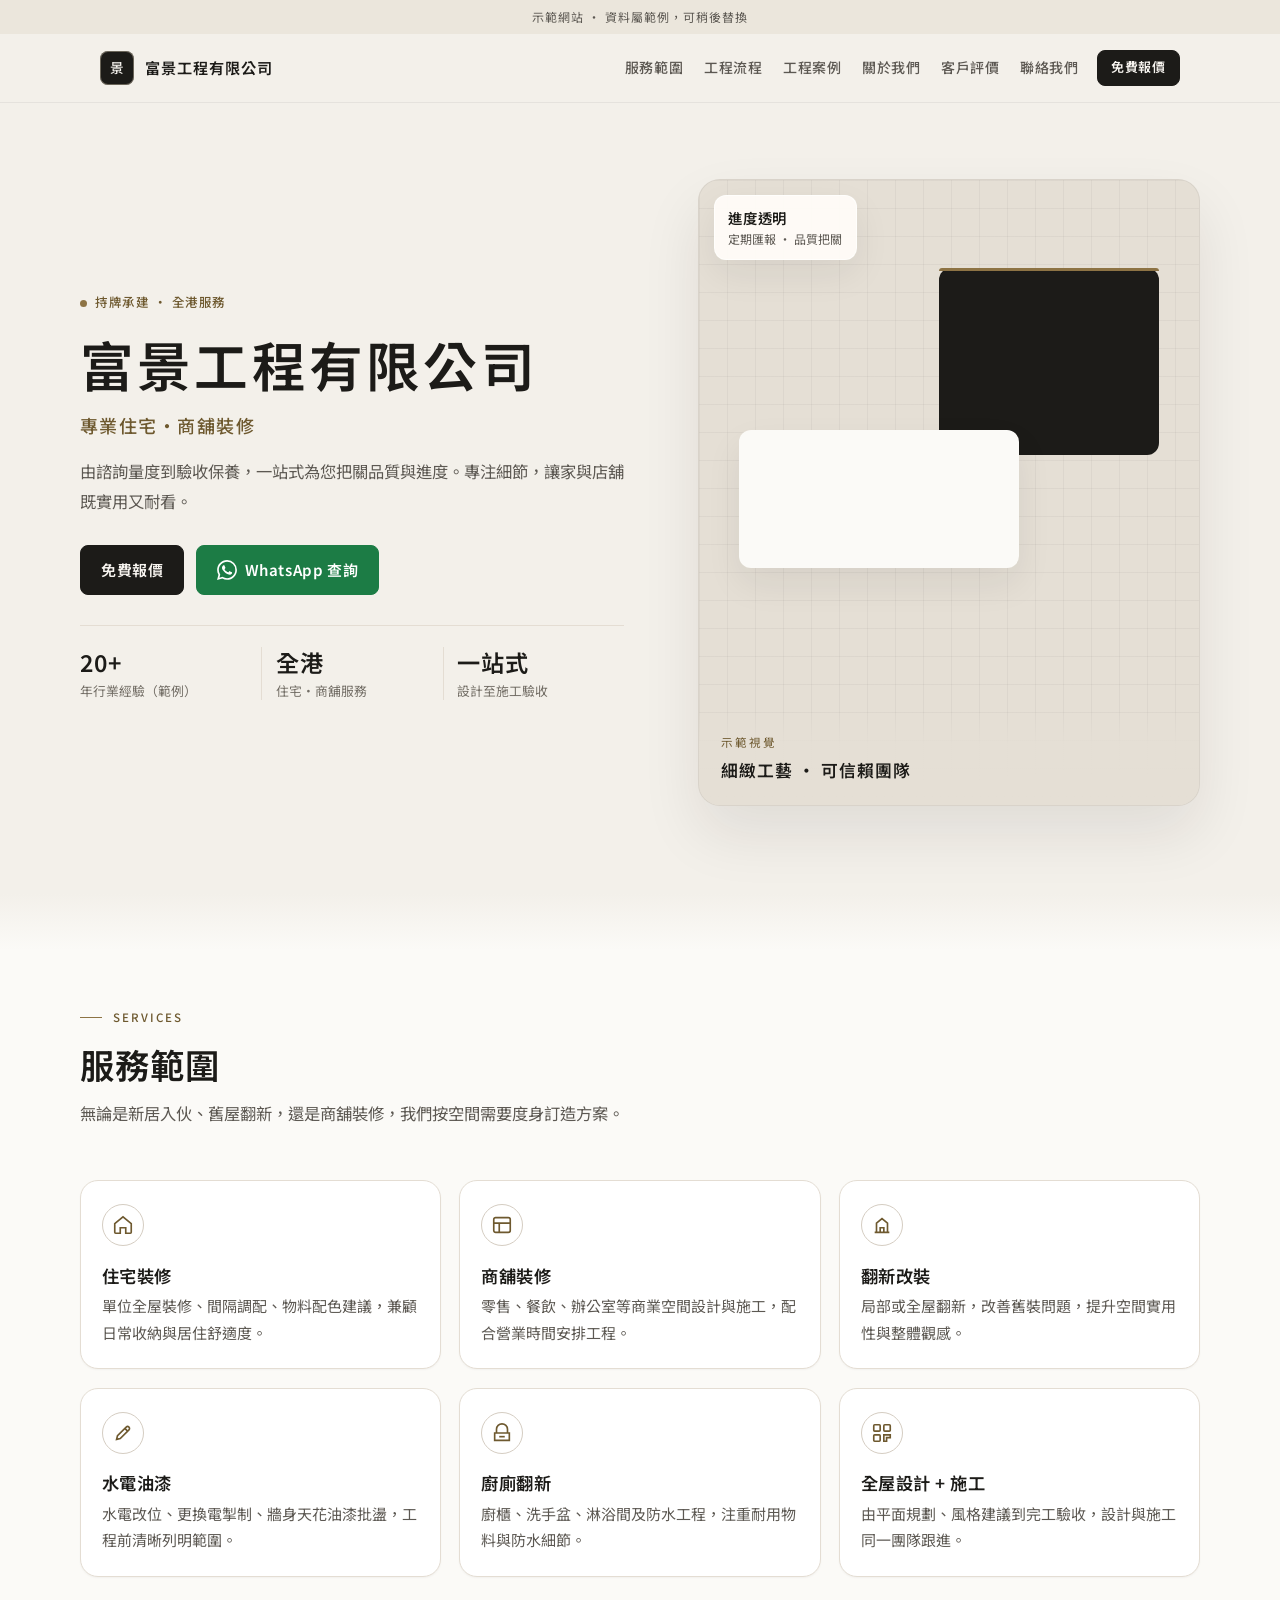
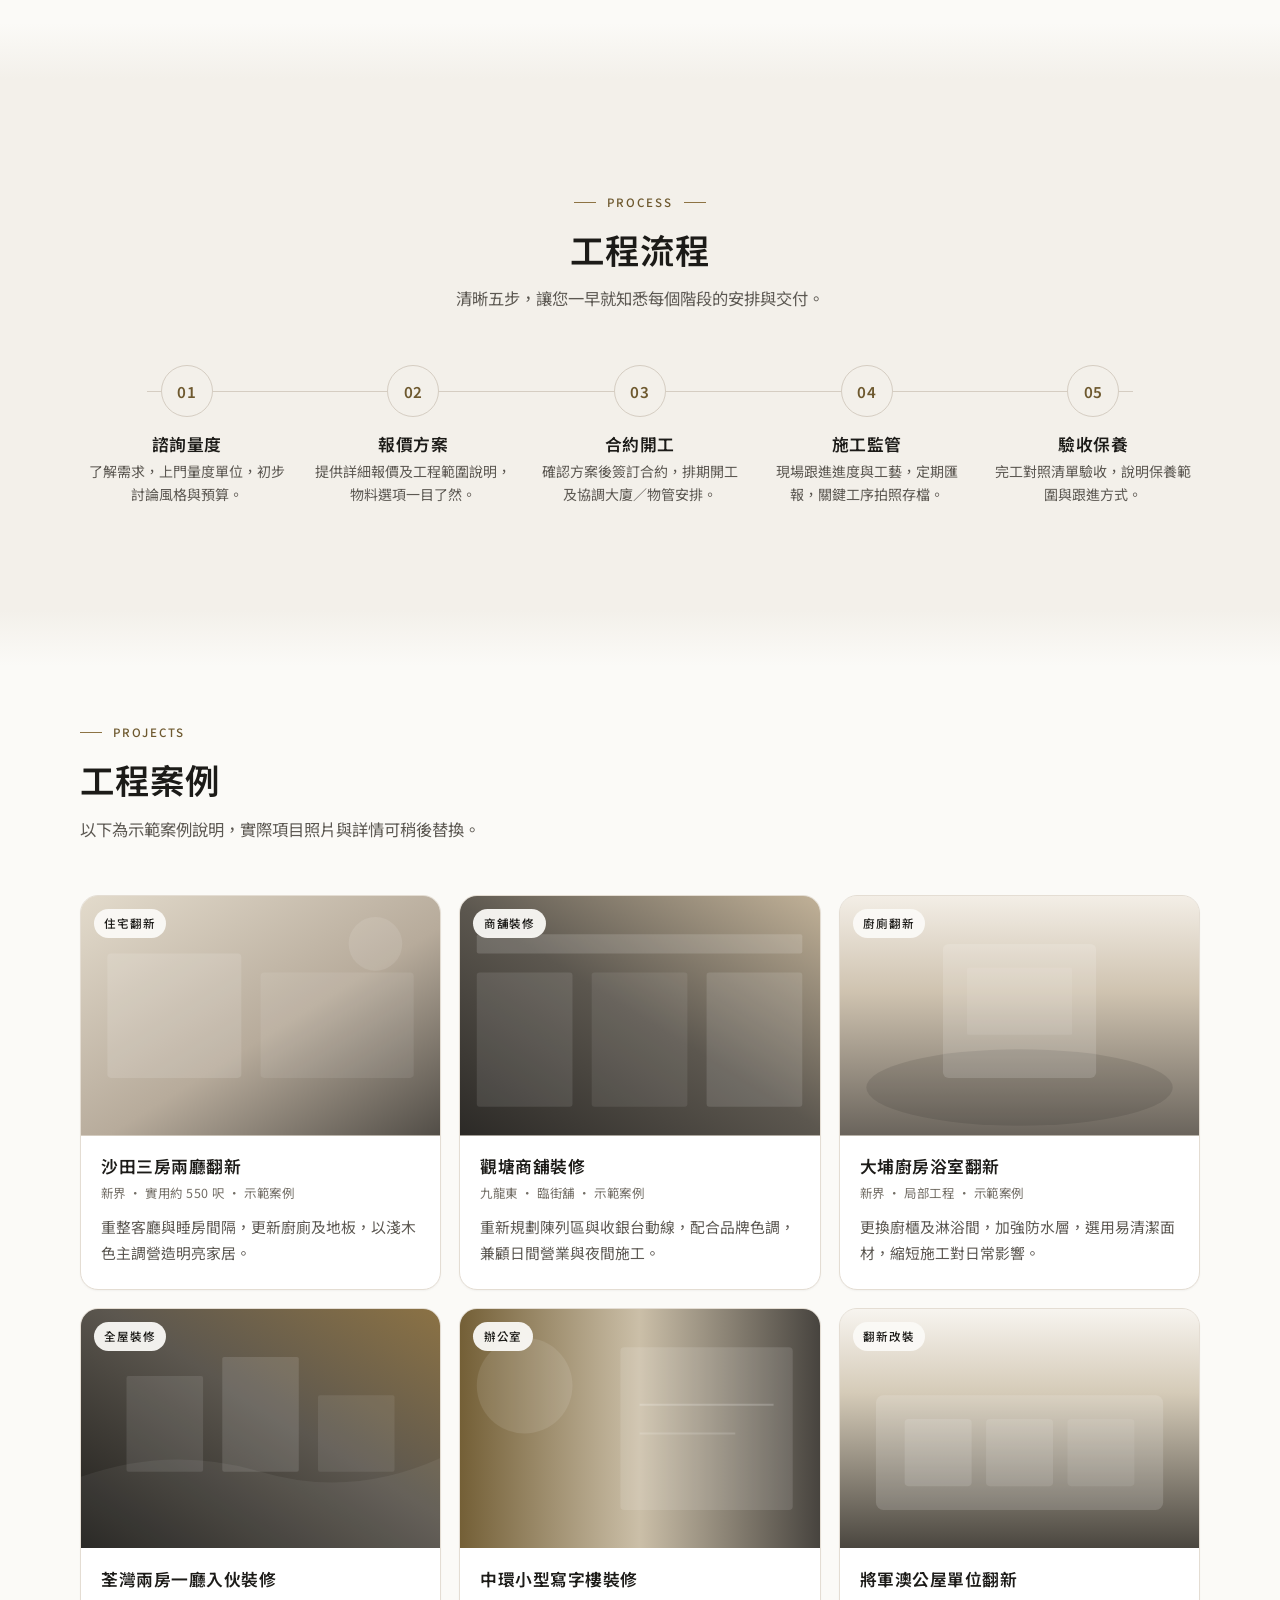
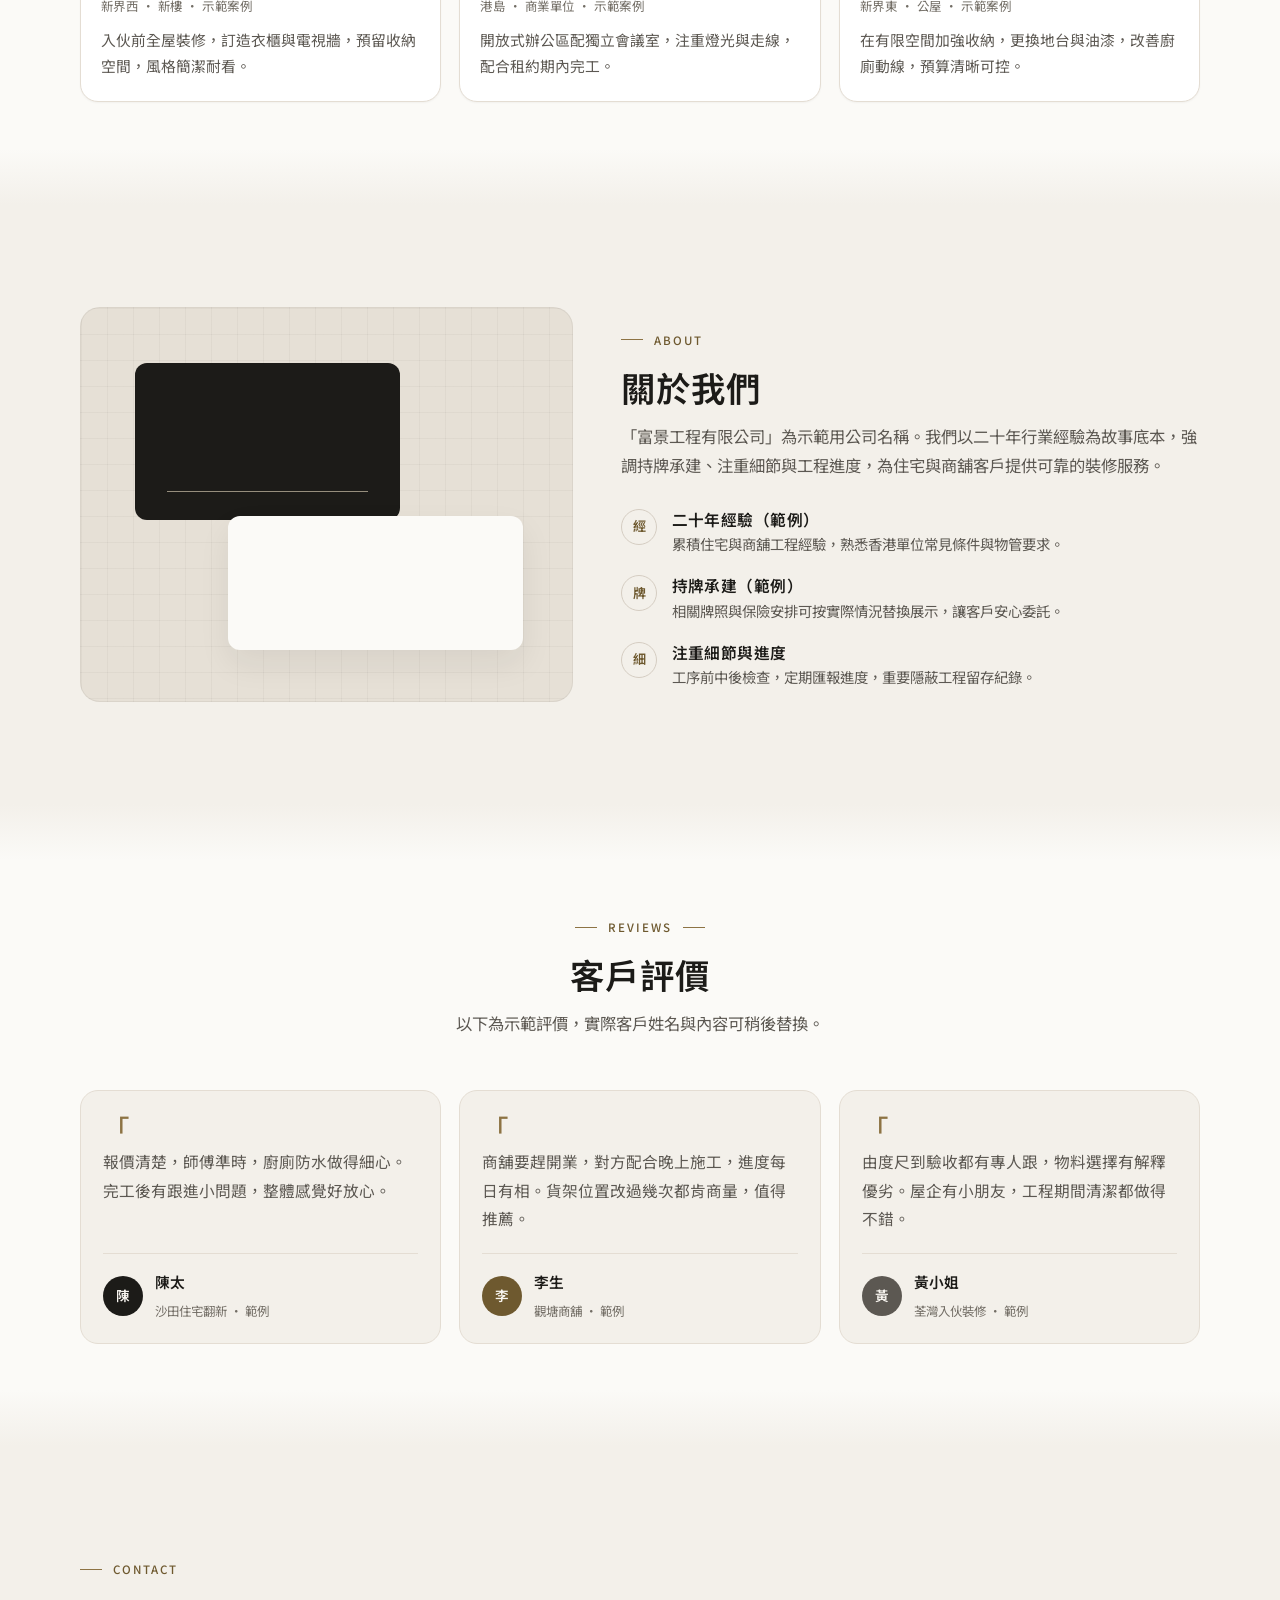
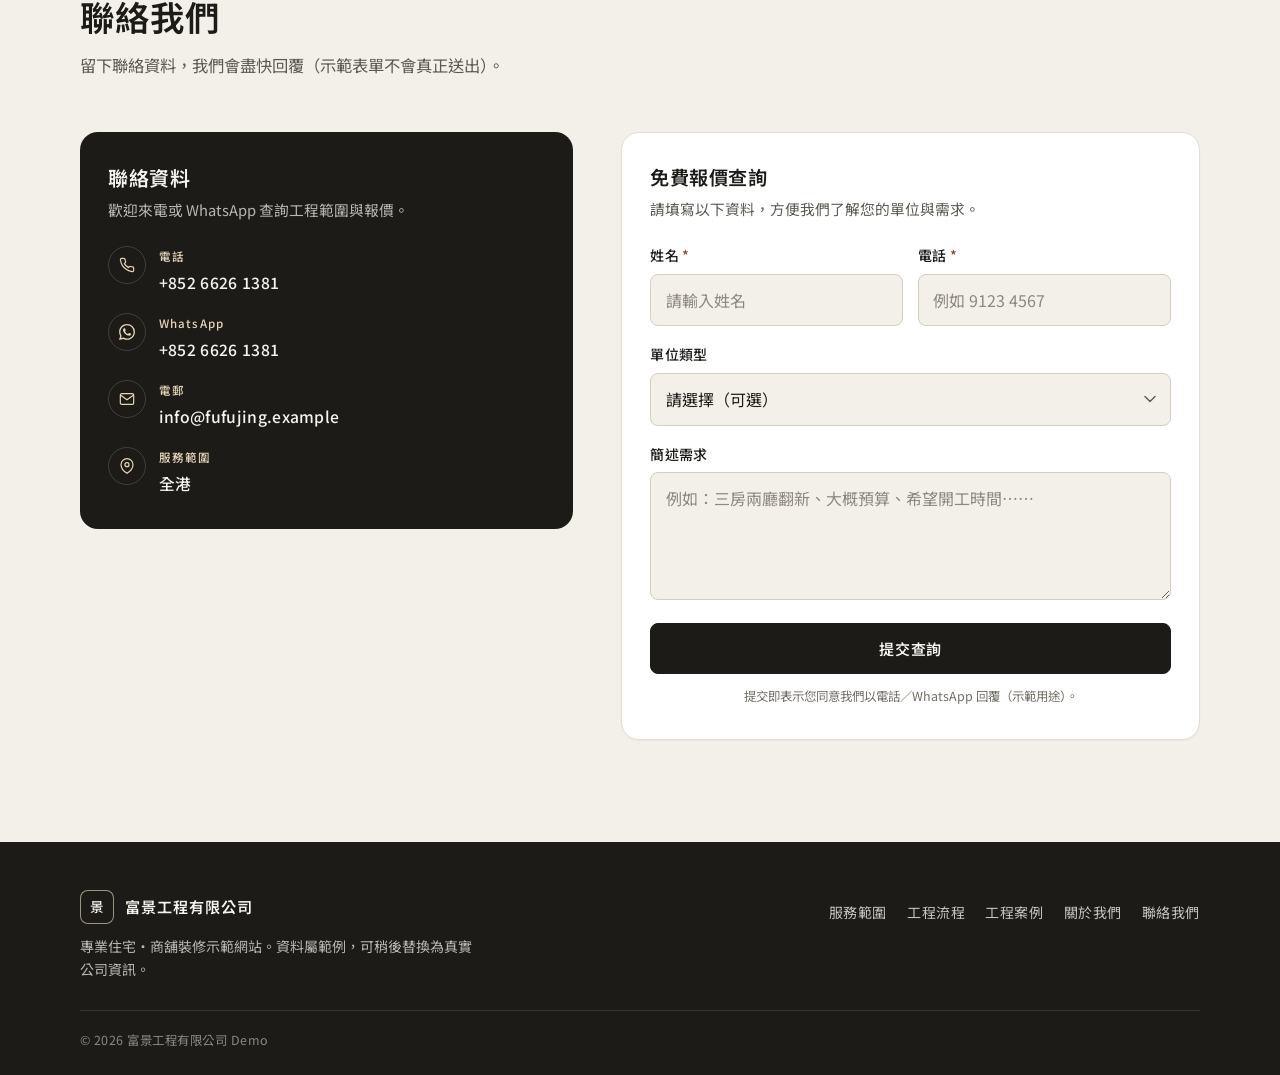
==== commit 5552985e: "Keep the hero composition from colliding on small screens. Fill the desktop hero panel to its column" ====
--- a/index.html
+++ b/index.html
@@ -8,6 +8,7 @@
   <link rel="preconnect" href="https://fonts.googleapis.com" />
   <link rel="preconnect" href="https://fonts.gstatic.com" crossorigin />
   <link href="https://fonts.googleapis.com/css2?family=Noto+Sans+TC:wght@400;500;600;700&display=swap" rel="stylesheet" />
+  <link rel="icon" href="data:image/svg+xml,%3Csvg xmlns='http://www.w3.org/2000/svg' viewBox='0 0 32 32'%3E%3Crect width='32' height='32' rx='6' fill='%231c1b18'/%3E%3Ctext x='16' y='22' text-anchor='middle' font-size='16' fill='%23f4f1eb' font-family='sans-serif'%3E%E6%99%AF%3C/text%3E%3C/svg%3E" />
   <link rel="stylesheet" href="styles.css" />
 </head>
 <body>
--- a/styles.css
+++ b/styles.css
@@ -332,6 +332,14 @@
   justify-content: center;
 }
 
+.section-head--center .section-label::after {
+  content: "";
+  width: 1.35rem;
+  height: 1px;
+  background: var(--brass);
+  flex-shrink: 0;
+}
+
 .section-head--center .section-lead {
   margin-inline: auto;
 }
@@ -509,9 +517,10 @@
 .hero-visual {
   order: -1;
   position: relative;
+  width: 100%;
   border-radius: 22px;
   overflow: hidden;
-  aspect-ratio: 16 / 10;
+  aspect-ratio: 3 / 2;
   background: #e5dfd5;
   border: 1px solid rgba(28, 27, 24, 0.06);
   box-shadow: var(--shadow-lg);
@@ -533,10 +542,10 @@
 }
 
 .hero-slab-ink {
-  top: 14%;
+  top: 12%;
   right: 8%;
-  width: 42%;
-  height: 32%;
+  width: 38%;
+  height: 28%;
   background: var(--charcoal);
 }
 
@@ -553,9 +562,9 @@
 
 .hero-slab-paper {
   left: 8%;
-  top: 40%;
-  width: 58%;
-  height: 24%;
+  top: 44%;
+  width: 52%;
+  height: 18%;
   background: var(--bg-raised);
   box-shadow: 0 16px 36px rgba(28, 27, 24, 0.07);
 }
@@ -566,8 +575,9 @@
   right: 0;
   bottom: 0;
   z-index: 2;
-  padding: 1.15rem 1.25rem 1.2rem;
+  padding: 0.85rem 1.05rem 0.9rem;
   color: var(--ink);
+  background: linear-gradient(180deg, rgba(229, 223, 213, 0) 0%, rgba(229, 223, 213, 0.92) 36%, #e5dfd5 100%);
 }
 
 .hero-visual-content p {
@@ -1279,7 +1289,18 @@
 
   .hero-visual {
     aspect-ratio: 16 / 9;
-    max-height: 360px;
+  }
+
+  .hero-slab-ink {
+    top: 16%;
+    width: 34%;
+    height: 34%;
+  }
+
+  .hero-slab-paper {
+    top: 42%;
+    width: 46%;
+    height: 22%;
   }
 }
 
@@ -1359,12 +1380,6 @@
     order: 0;
   }
 
-  .hero-visual {
-    order: 0;
-    aspect-ratio: 4 / 5;
-    max-height: 540px;
-  }
-
   .hero-stats {
     max-width: 34rem;
   }
@@ -1384,9 +1399,33 @@
     gap: 1.15rem;
   }
 
+  .hero-visual {
+    order: 0;
+    aspect-ratio: 4 / 5;
+    align-self: center;
+  }
+
+  .hero-slab-ink {
+    top: 14%;
+    width: 44%;
+    height: 30%;
+  }
+
+  .hero-slab-paper {
+    top: 40%;
+    width: 56%;
+    height: 22%;
+  }
+
+  .hero-visual-content {
+    padding: 1.35rem 1.35rem 1.25rem;
+  }
+}
+
+@media (min-width: 1100px) {
   .process-steps {
     grid-template-columns: repeat(5, minmax(0, 1fr));
-    gap: 0.75rem;
+    gap: 0.85rem;
     align-items: start;
   }
 
@@ -1404,7 +1443,7 @@
   .process-step {
     display: block;
     text-align: center;
-    padding: 0 0.35rem;
+    padding: 0 0.4rem;
   }
 
   .process-step::before {
@@ -1421,8 +1460,8 @@
   }
 
   .process-step p {
-    font-size: 0.84rem;
-    line-height: 1.65;
+    font-size: 0.875rem;
+    line-height: 1.7;
   }
 }
 
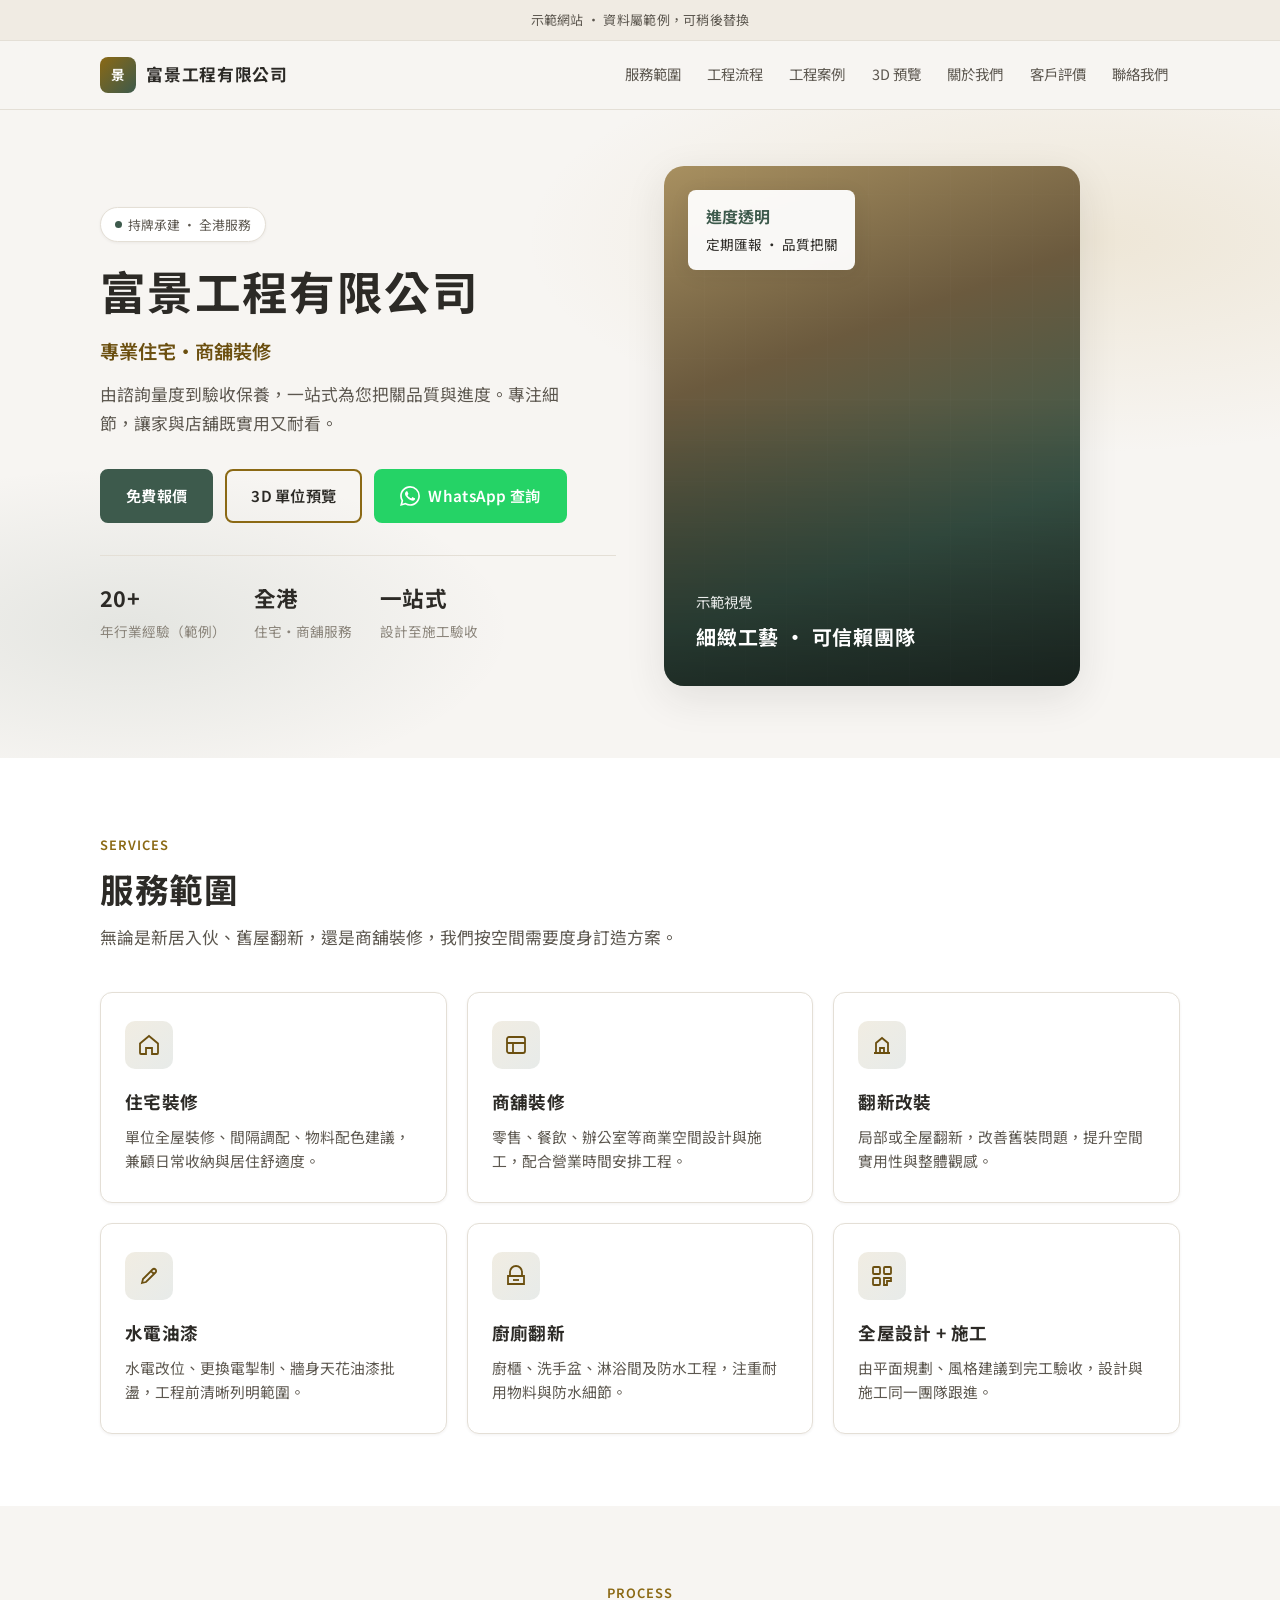
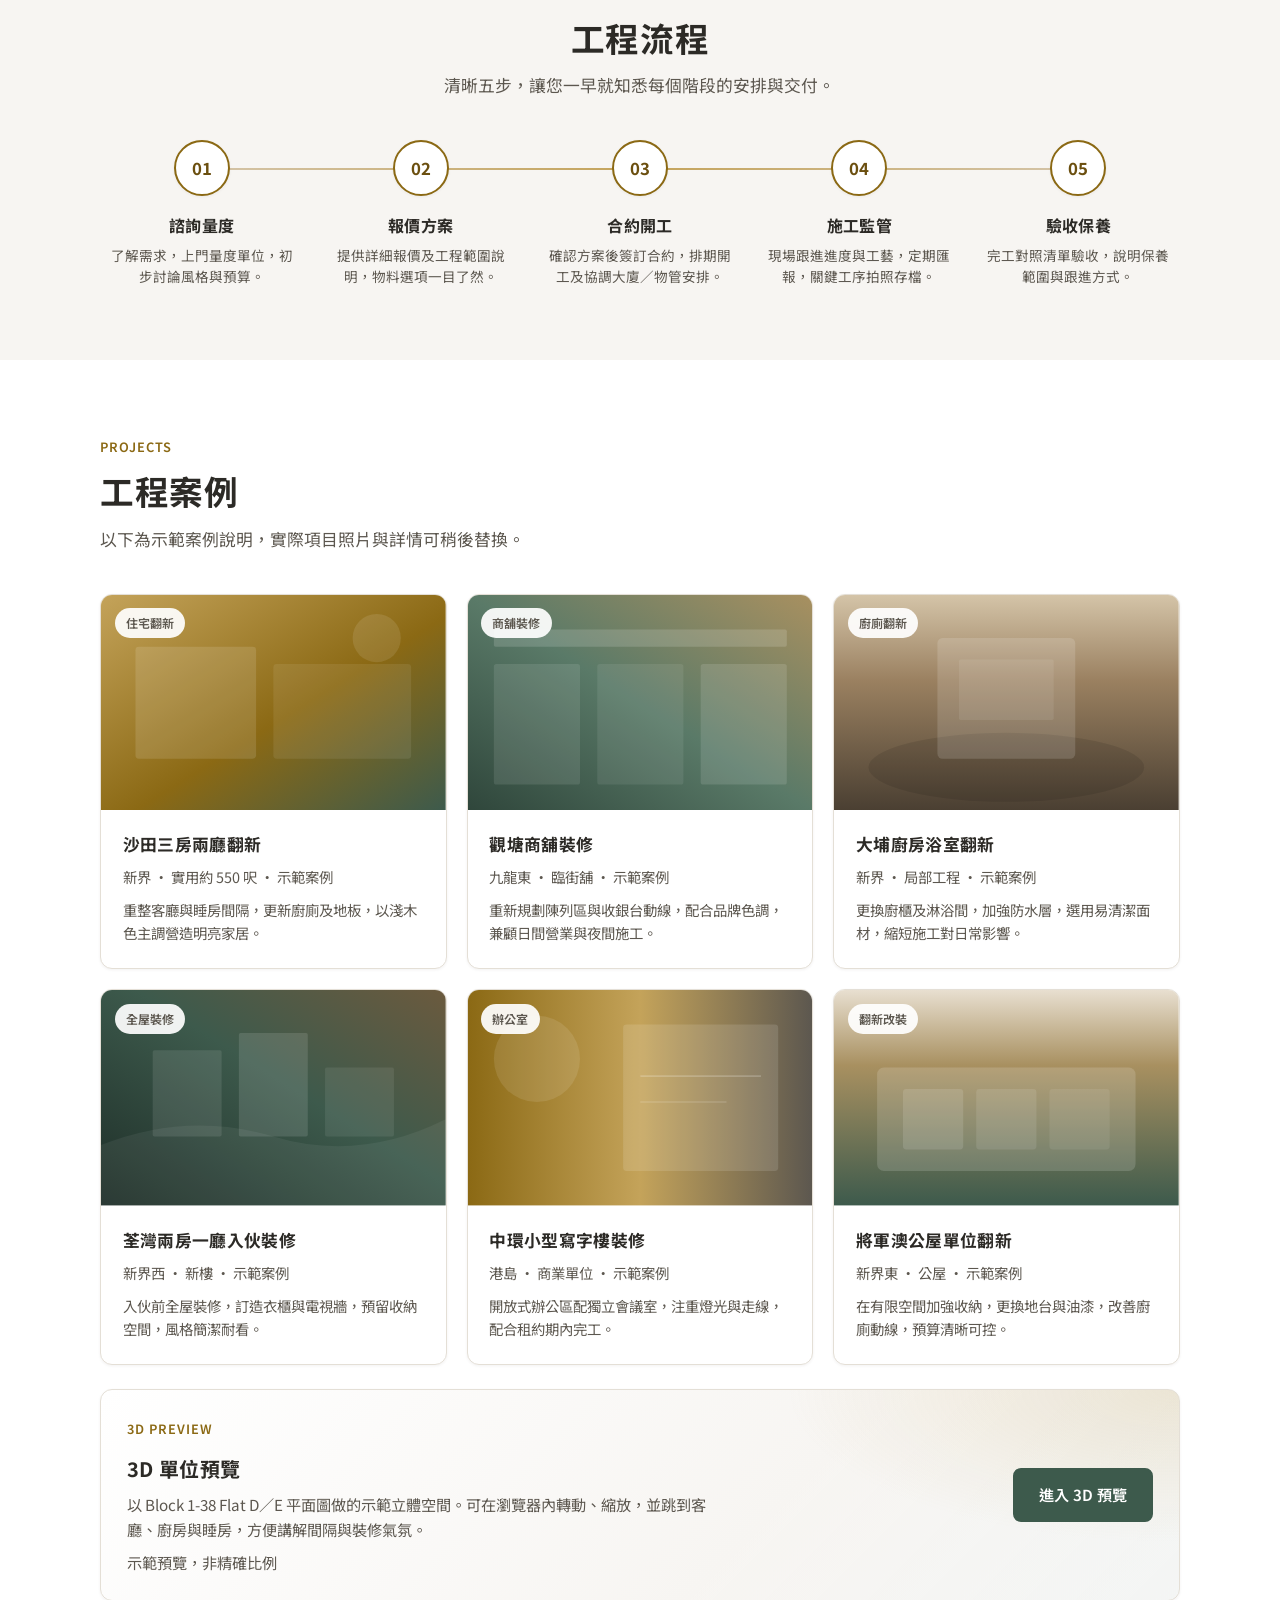
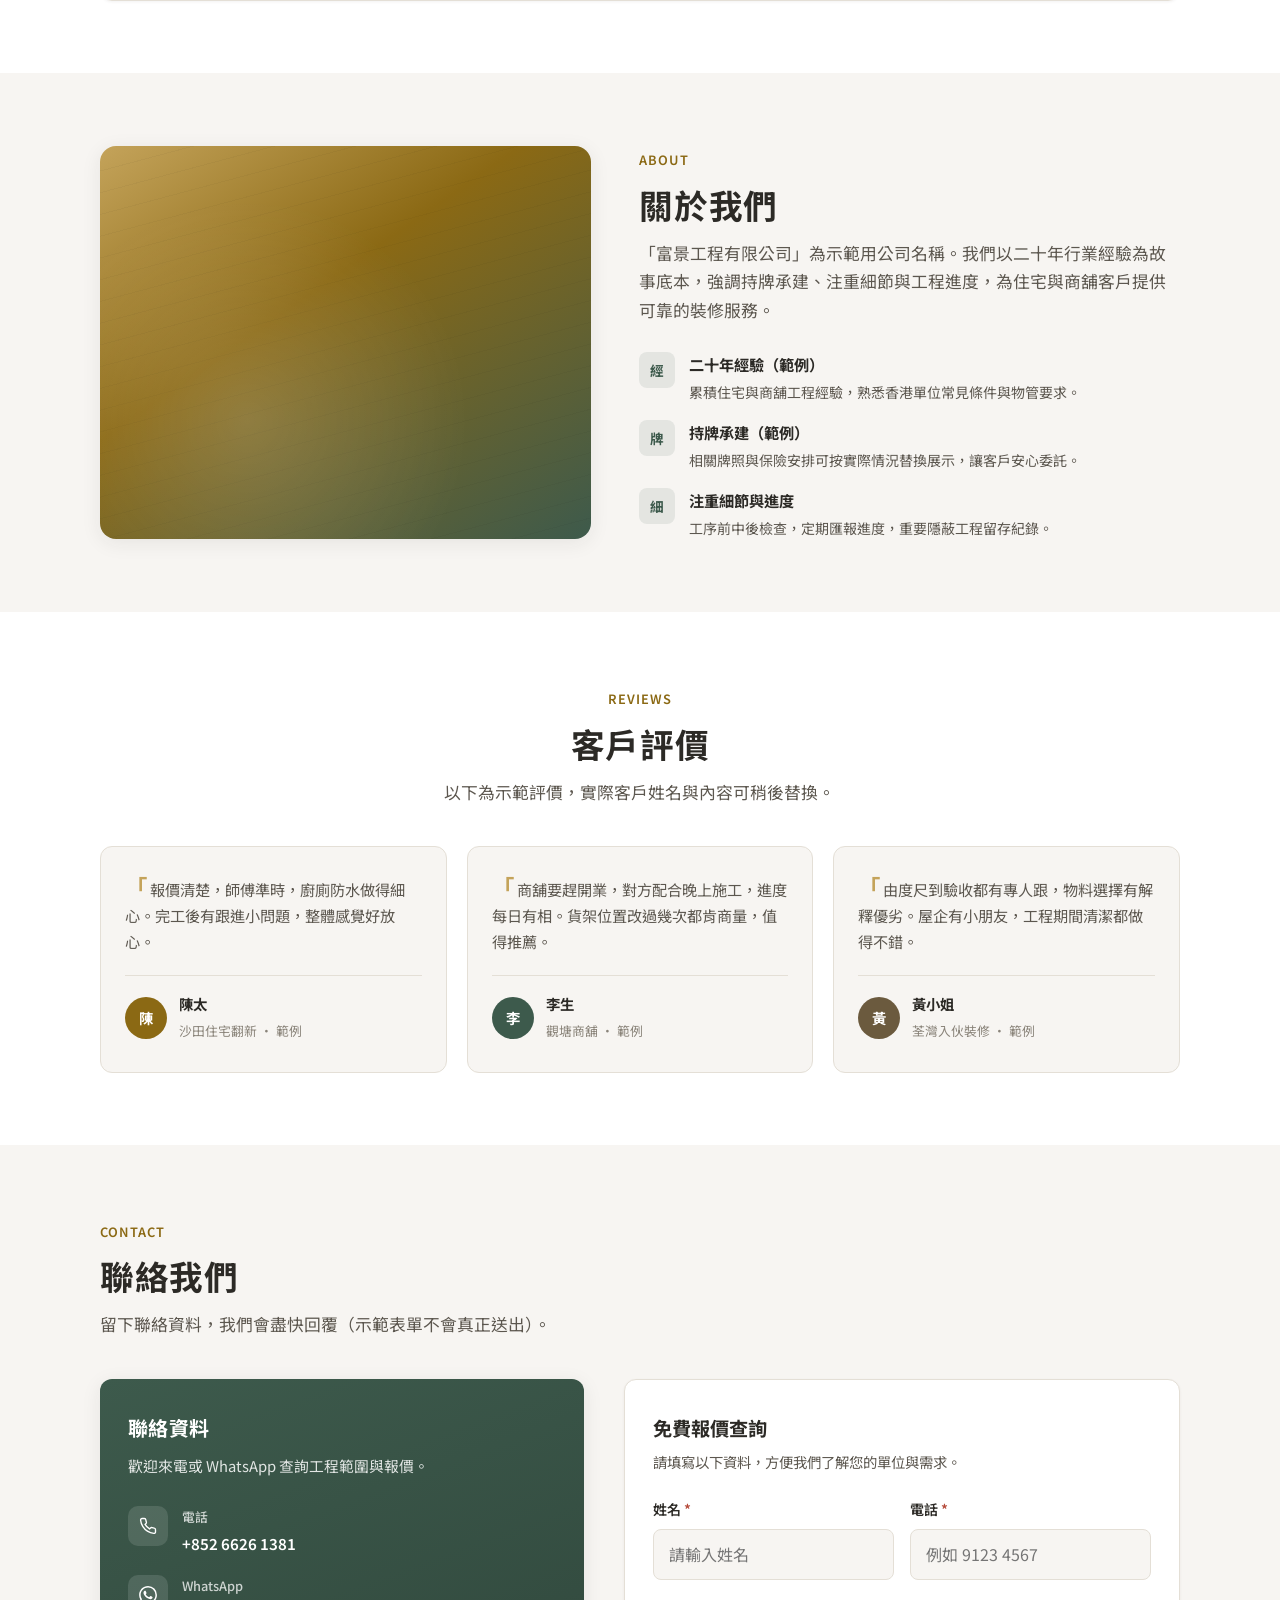
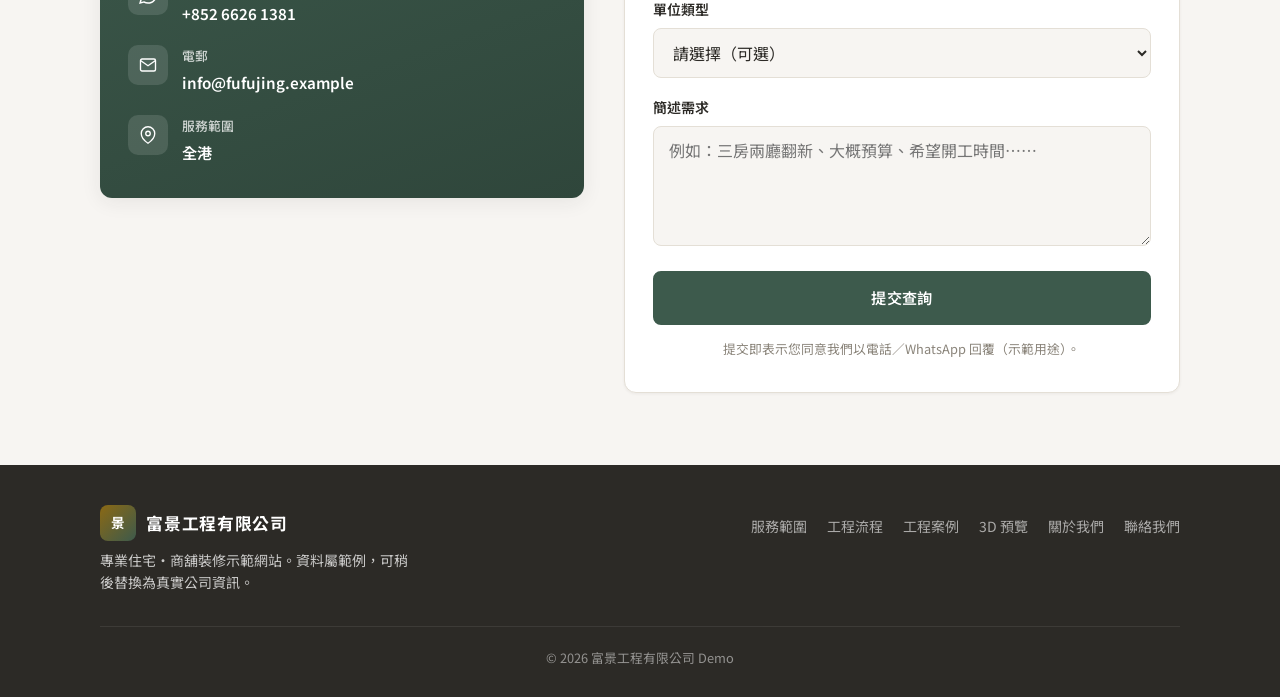
==== commit 4c7c0231: "Add an interactive 3D preview of Block 1-38 Flat D/E. The static tour uses Three.js from a CDN so th" ====
--- a/index.html
+++ b/index.html
@@ -8,7 +8,6 @@
   <link rel="preconnect" href="https://fonts.googleapis.com" />
   <link rel="preconnect" href="https://fonts.gstatic.com" crossorigin />
   <link href="https://fonts.googleapis.com/css2?family=Noto+Sans+TC:wght@400;500;600;700&display=swap" rel="stylesheet" />
-  <link rel="icon" href="data:image/svg+xml,%3Csvg xmlns='http://www.w3.org/2000/svg' viewBox='0 0 32 32'%3E%3Crect width='32' height='32' rx='6' fill='%231c1b18'/%3E%3Ctext x='16' y='22' text-anchor='middle' font-size='16' fill='%23f4f1eb' font-family='sans-serif'%3E%E6%99%AF%3C/text%3E%3C/svg%3E" />
   <link rel="stylesheet" href="styles.css" />
 </head>
 <body>
@@ -41,6 +40,7 @@
         <a href="#services">服務範圍</a>
         <a href="#process">工程流程</a>
         <a href="#projects">工程案例</a>
+        <a href="tour-3d.html">3D 預覽</a>
         <a href="#about">關於我們</a>
         <a href="#reviews">客戶評價</a>
         <a href="#contact">聯絡我們</a>
@@ -64,6 +64,7 @@
           </p>
           <div class="hero-actions">
             <a class="btn btn-primary" href="#contact">免費報價</a>
+            <a class="btn btn-secondary" href="tour-3d.html">3D 單位預覽</a>
             <a
               class="btn btn-whatsapp"
               href="https://wa.me/85266261381"
@@ -94,8 +95,6 @@
 
         <div class="hero-visual" aria-hidden="true">
           <div class="hero-visual-pattern"></div>
-          <div class="hero-slab hero-slab-ink"></div>
-          <div class="hero-slab hero-slab-paper"></div>
           <div class="hero-float-card">
             <strong>進度透明</strong>
             定期匯報 · 品質把關
@@ -191,10 +190,10 @@
     <!-- 工程流程 -->
     <section class="section" id="process">
       <div class="container">
-        <div class="section-head section-head--center">
+        <div class="section-head" style="text-align: center; margin-left: auto; margin-right: auto;">
           <span class="section-label">PROCESS</span>
           <h2 class="section-title">工程流程</h2>
-          <p class="section-lead">
+          <p class="section-lead" style="margin-left: auto; margin-right: auto;">
             清晰五步，讓您一早就知悉每個階段的安排與交付。
           </p>
         </div>
@@ -257,9 +256,9 @@
                 <svg viewBox="0 0 400 250" xmlns="http://www.w3.org/2000/svg" preserveAspectRatio="xMidYMid slice">
                   <defs>
                     <linearGradient id="g1" x1="0%" y1="0%" x2="100%" y2="100%">
-                      <stop offset="0%" stop-color="#e4dccd"/>
-                      <stop offset="55%" stop-color="#b7ab9b"/>
-                      <stop offset="100%" stop-color="#4e4a44"/>
+                      <stop offset="0%" stop-color="#c4a35a"/>
+                      <stop offset="55%" stop-color="#8b6914"/>
+                      <stop offset="100%" stop-color="#3d5a4c"/>
                     </linearGradient>
                   </defs>
                   <rect width="400" height="250" fill="url(#g1)"/>
@@ -283,9 +282,9 @@
                 <svg viewBox="0 0 400 250" xmlns="http://www.w3.org/2000/svg" preserveAspectRatio="xMidYMid slice">
                   <defs>
                     <linearGradient id="g2" x1="0%" y1="100%" x2="100%" y2="0%">
-                      <stop offset="0%" stop-color="#2a2825"/>
-                      <stop offset="50%" stop-color="#5c574f"/>
-                      <stop offset="100%" stop-color="#c4b49a"/>
+                      <stop offset="0%" stop-color="#2f463b"/>
+                      <stop offset="50%" stop-color="#5a7a68"/>
+                      <stop offset="100%" stop-color="#a89060"/>
                     </linearGradient>
                   </defs>
                   <rect width="400" height="250" fill="url(#g2)"/>
@@ -310,9 +309,9 @@
                 <svg viewBox="0 0 400 250" xmlns="http://www.w3.org/2000/svg" preserveAspectRatio="xMidYMid slice">
                   <defs>
                     <linearGradient id="g3" x1="0%" y1="0%" x2="0%" y2="100%">
-                      <stop offset="0%" stop-color="#f3eee6"/>
-                      <stop offset="40%" stop-color="#cfc3b0"/>
-                      <stop offset="100%" stop-color="#6a645c"/>
+                      <stop offset="0%" stop-color="#d4c4a8"/>
+                      <stop offset="40%" stop-color="#9a8060"/>
+                      <stop offset="100%" stop-color="#4a3f32"/>
                     </linearGradient>
                   </defs>
                   <rect width="400" height="250" fill="url(#g3)"/>
@@ -336,9 +335,9 @@
                 <svg viewBox="0 0 400 250" xmlns="http://www.w3.org/2000/svg" preserveAspectRatio="xMidYMid slice">
                   <defs>
                     <linearGradient id="g4" x1="100%" y1="0%" x2="0%" y2="100%">
-                      <stop offset="0%" stop-color="#8d7344"/>
-                      <stop offset="45%" stop-color="#5c574f"/>
-                      <stop offset="100%" stop-color="#1c1b18"/>
+                      <stop offset="0%" stop-color="#6b5a3e"/>
+                      <stop offset="45%" stop-color="#3d5a4c"/>
+                      <stop offset="100%" stop-color="#1e2e28"/>
                     </linearGradient>
                   </defs>
                   <rect width="400" height="250" fill="url(#g4)"/>
@@ -363,9 +362,9 @@
                 <svg viewBox="0 0 400 250" xmlns="http://www.w3.org/2000/svg" preserveAspectRatio="xMidYMid slice">
                   <defs>
                     <linearGradient id="g5" x1="0%" y1="50%" x2="100%" y2="50%">
-                      <stop offset="0%" stop-color="#6e592f"/>
-                      <stop offset="50%" stop-color="#cbbfa8"/>
-                      <stop offset="100%" stop-color="#3f3c38"/>
+                      <stop offset="0%" stop-color="#8b6914"/>
+                      <stop offset="50%" stop-color="#c4a35a"/>
+                      <stop offset="100%" stop-color="#5c574f"/>
                     </linearGradient>
                   </defs>
                   <rect width="400" height="250" fill="url(#g5)"/>
@@ -390,9 +389,9 @@
                 <svg viewBox="0 0 400 250" xmlns="http://www.w3.org/2000/svg" preserveAspectRatio="xMidYMid slice">
                   <defs>
                     <linearGradient id="g6" x1="50%" y1="0%" x2="50%" y2="100%">
-                      <stop offset="0%" stop-color="#f7f4ef"/>
-                      <stop offset="35%" stop-color="#d5cbb8"/>
-                      <stop offset="100%" stop-color="#4a463f"/>
+                      <stop offset="0%" stop-color="#e8dfd0"/>
+                      <stop offset="35%" stop-color="#a89060"/>
+                      <stop offset="100%" stop-color="#3d5a4c"/>
                     </linearGradient>
                   </defs>
                   <rect width="400" height="250" fill="url(#g6)"/>
@@ -411,20 +410,29 @@
             </div>
           </article>
         </div>
+
+        <aside class="tour-promo" aria-label="3D 單位預覽">
+          <div>
+            <span class="section-label">3D PREVIEW</span>
+            <h3>3D 單位預覽</h3>
+            <p>
+              以 Block 1-38 Flat D／E 平面圖做的示範立體空間。可在瀏覽器內轉動、縮放，並跳到客廳、廚房與睡房，方便講解間隔與裝修氣氛。
+            </p>
+            <p class="tour-promo-note">示範預覽，非精確比例</p>
+          </div>
+          <a class="btn btn-primary" href="tour-3d.html">進入 3D 預覽</a>
+        </aside>
       </div>
     </section>
 
     <!-- 關於我們 -->
     <section class="section" id="about">
       <div class="container about-grid">
-        <div class="about-visual" aria-hidden="true">
-          <div class="about-slab about-slab-ink"></div>
-          <div class="about-slab about-slab-paper"></div>
-        </div>
+        <div class="about-visual" aria-hidden="true"></div>
         <div>
           <span class="section-label">ABOUT</span>
           <h2 class="section-title">關於我們</h2>
-          <p class="section-lead">
+          <p class="section-lead" style="margin-bottom: 0;">
             「富景工程有限公司」為示範用公司名稱。我們以二十年行業經驗為故事底本，強調持牌承建、注重細節與工程進度，為住宅與商舖客戶提供可靠的裝修服務。
           </p>
           <div class="about-points">
@@ -457,10 +465,10 @@
     <!-- 客戶評價 -->
     <section class="section section-alt" id="reviews">
       <div class="container">
-        <div class="section-head section-head--center">
+        <div class="section-head" style="text-align: center; margin-left: auto; margin-right: auto;">
           <span class="section-label">REVIEWS</span>
           <h2 class="section-title">客戶評價</h2>
-          <p class="section-lead">
+          <p class="section-lead" style="margin-left: auto; margin-right: auto;">
             以下為示範評價，實際客戶姓名與內容可稍後替換。
           </p>
         </div>
@@ -471,7 +479,7 @@
               報價清楚，師傅準時，廚廁防水做得細心。完工後有跟進小問題，整體感覺好放心。
             </p>
             <footer class="testimonial-author">
-              <div class="author-avatar" aria-hidden="true">陳</div>
+              <div class="author-avatar" style="background: #8b6914;" aria-hidden="true">陳</div>
               <div class="author-info">
                 <strong>陳太</strong>
                 <span>沙田住宅翻新 · 範例</span>
@@ -484,7 +492,7 @@
               商舖要趕開業，對方配合晚上施工，進度每日有相。貨架位置改過幾次都肯商量，值得推薦。
             </p>
             <footer class="testimonial-author">
-              <div class="author-avatar" aria-hidden="true">李</div>
+              <div class="author-avatar" style="background: #3d5a4c;" aria-hidden="true">李</div>
               <div class="author-info">
                 <strong>李生</strong>
                 <span>觀塘商舖 · 範例</span>
@@ -497,7 +505,7 @@
               由度尺到驗收都有專人跟，物料選擇有解釋優劣。屋企有小朋友，工程期間清潔都做得不錯。
             </p>
             <footer class="testimonial-author">
-              <div class="author-avatar" aria-hidden="true">黃</div>
+              <div class="author-avatar" style="background: #6b5a3e;" aria-hidden="true">黃</div>
               <div class="author-info">
                 <strong>黃小姐</strong>
                 <span>荃灣入伙裝修 · 範例</span>
@@ -580,7 +588,7 @@
             <div class="form-success" id="form-success" role="status" aria-live="polite">
               <div class="form-success-icon" aria-hidden="true">✓</div>
               <p><strong>已收到您的查詢（示範）</strong></p>
-              <p class="form-success-note">
+              <p style="color: var(--color-ink-soft); font-size: 0.9rem; margin-top: 0.5rem;">
                 此為示範網站，表單不會真正送出。稍後可接上電郵或後端服務。
               </p>
             </div>
@@ -634,6 +642,7 @@
           <a href="#services">服務範圍</a>
           <a href="#process">工程流程</a>
           <a href="#projects">工程案例</a>
+          <a href="tour-3d.html">3D 預覽</a>
           <a href="#about">關於我們</a>
           <a href="#contact">聯絡我們</a>
         </nav>
--- a/styles.css
+++ b/styles.css
@@ -1,46 +1,27 @@
-/* 富景工程有限公司 — streamlined architectural demo styles */
-
+/* 富景工程有限公司 — Demo site styles */
 :root {
-  --bg: #f3f0ea;
-  --bg-raised: #fbfaf7;
-  --surface: #ffffff;
-  --ink: #1c1b18;
-  --ink-soft: #5c5852;
-  --muted: #736e66;
-  --line: #e4ddd3;
-  --line-strong: #d5cdc2;
-  --brass: #8d7344;
-  --brass-deep: #6e592f;
-  --charcoal: #1c1b18;
-  --charcoal-soft: #2e2c28;
-  --whatsapp: #1c7c45;
-  --whatsapp-hover: #166838;
-  --danger: #9c3d32;
-  --shadow-sm: 0 1px 2px rgba(28, 27, 24, 0.04);
-  --shadow-md: 0 14px 36px rgba(28, 27, 24, 0.07);
-  --shadow-lg: 0 28px 60px rgba(28, 27, 24, 0.09);
-  --radius: 18px;
+  --color-bg: #f7f5f2;
+  --color-surface: #ffffff;
+  --color-ink: #2c2a26;
+  --color-ink-soft: #5c574f;
+  --color-muted: #8a847a;
+  --color-border: #e4dfd6;
+  --color-wood: #8b6914;
+  --color-wood-dark: #6b4f0f;
+  --color-wood-light: #c4a35a;
+  --color-accent: #3d5a4c;
+  --color-accent-hover: #2f463b;
+  --color-warm: #d4c4a8;
+  --color-demo: #f0ebe3;
+  --shadow-sm: 0 1px 3px rgba(44, 42, 38, 0.06);
+  --shadow-md: 0 4px 20px rgba(44, 42, 38, 0.08);
+  --shadow-lg: 0 12px 40px rgba(44, 42, 38, 0.1);
+  --radius: 12px;
   --radius-sm: 8px;
-  --font: "Noto Sans TC", "PingFang HK", "Microsoft JhengHei", "Noto Sans CJK TC", sans-serif;
-  --max: 1120px;
+  --font-sans: "Noto Sans TC", "PingFang HK", "Microsoft JhengHei", "Helvetica Neue", Arial, sans-serif;
+  --max-w: 1120px;
   --nav-h: 68px;
-  --ease: cubic-bezier(0.22, 1, 0.36, 1);
-  --section-y: clamp(4.25rem, 8vw, 7rem);
-
-  /* legacy aliases used by inline leftovers, if any */
-  --color-ink-soft: var(--ink-soft);
-  --color-bg: var(--bg);
-  --color-surface: var(--surface);
-  --color-ink: var(--ink);
-  --color-muted: var(--muted);
-  --color-border: var(--line);
-  --color-wood: var(--brass);
-  --color-wood-dark: var(--brass-deep);
-  --color-wood-light: #cbbfa8;
-  --color-accent: var(--charcoal);
-  --color-accent-hover: var(--charcoal-soft);
-  --color-warm: var(--line-strong);
-  --color-demo: #ebe6dc;
+  --ease: cubic-bezier(0.4, 0, 0.2, 1);
 }
 
 *,
@@ -53,22 +34,16 @@
 
 html {
   scroll-behavior: smooth;
-  scroll-padding-top: calc(var(--nav-h) + 1.25rem);
+  scroll-padding-top: calc(var(--nav-h) + 40px);
 }
 
 body {
-  font-family: var(--font);
+  font-family: var(--font-sans);
   font-size: 16px;
-  line-height: 1.75;
-  color: var(--ink);
-  background: var(--bg);
+  line-height: 1.7;
+  color: var(--color-ink);
+  background: var(--color-bg);
   -webkit-font-smoothing: antialiased;
-  text-rendering: optimizeLegibility;
-}
-
-::selection {
-  background: #e7dcc6;
-  color: var(--ink);
 }
 
 img,
@@ -94,29 +69,15 @@
   color: inherit;
 }
 
-:focus-visible {
-  outline: 2px solid var(--brass-deep);
-  outline-offset: 3px;
-}
-
-h1,
-h2,
-h3,
-h4 {
-  font-weight: 600;
-  line-height: 1.35;
-  letter-spacing: 0.03em;
-}
-
 /* Demo banner */
 .demo-banner {
-  background: #ebe6dc;
-  color: var(--ink-soft);
+  background: var(--color-demo);
+  color: var(--color-ink-soft);
   text-align: center;
-  padding: 0.45rem 1.25rem;
-  font-size: 0.75rem;
-  letter-spacing: 0.08em;
-  line-height: 1.6;
+  padding: 0.55rem 1rem;
+  font-size: 0.8125rem;
+  letter-spacing: 0.02em;
+  border-bottom: 1px solid var(--color-border);
 }
 
 /* Nav */
@@ -124,14 +85,14 @@
   position: sticky;
   top: 0;
   z-index: 100;
-  background: rgba(243, 240, 234, 0.9);
-  backdrop-filter: blur(16px);
-  -webkit-backdrop-filter: blur(16px);
-  border-bottom: 1px solid rgba(28, 27, 24, 0.06);
+  background: rgba(247, 245, 242, 0.92);
+  backdrop-filter: blur(12px);
+  -webkit-backdrop-filter: blur(12px);
+  border-bottom: 1px solid var(--color-border);
 }
 
 .nav-inner {
-  max-width: var(--max);
+  max-width: var(--max-w);
   margin: 0 auto;
   padding: 0 1.25rem;
   height: var(--nav-h);
@@ -144,118 +105,84 @@
 .logo {
   display: flex;
   align-items: center;
-  gap: 0.7rem;
-  min-width: 0;
-  font-weight: 600;
-  font-size: 0.95rem;
-  letter-spacing: 0.06em;
-  color: var(--ink);
-  line-height: 1.3;
-}
-
-.logo span:last-child {
-  white-space: nowrap;
+  gap: 0.65rem;
+  font-weight: 700;
+  font-size: 1.05rem;
+  letter-spacing: 0.04em;
+  color: var(--color-ink);
 }
 
 .logo-mark {
-  width: 34px;
-  height: 34px;
+  width: 36px;
+  height: 36px;
   border-radius: 8px;
-  background: var(--charcoal);
-  box-shadow: inset 0 0 0 1px rgba(203, 191, 168, 0.45);
+  background: linear-gradient(135deg, var(--color-wood) 0%, var(--color-accent) 100%);
   display: grid;
   place-items: center;
-  color: #f7f4ef;
+  color: #fff;
   font-size: 0.85rem;
-  font-weight: 500;
-  letter-spacing: 0;
+  font-weight: 700;
   flex-shrink: 0;
 }
 
 .nav-links {
-  position: absolute;
-  top: 100%;
-  left: 0;
-  right: 0;
-  z-index: 20;
-  display: flex;
-  flex-direction: column;
-  align-items: stretch;
-  gap: 0;
-  padding: 0.35rem 1.25rem 1.15rem;
-  background: rgba(251, 250, 247, 0.98);
-  border-bottom: 1px solid var(--line);
-  box-shadow: 0 18px 40px rgba(28, 27, 24, 0.06);
-  opacity: 0;
-  visibility: hidden;
-  pointer-events: none;
-  transform: translateY(-6px);
-  transition: opacity 0.22s var(--ease), transform 0.22s var(--ease), visibility 0.22s;
-}
-
-.nav-links.is-open {
-  opacity: 1;
-  visibility: visible;
-  pointer-events: auto;
-  transform: none;
-}
-
-.nav-links a:not(.btn) {
-  min-height: 48px;
   display: flex;
   align-items: center;
-  padding: 0.7rem 0.15rem;
-  font-size: 1rem;
-  font-weight: 500;
-  letter-spacing: 0.04em;
-  color: var(--ink);
-  border-bottom: 1px solid var(--line);
-  border-radius: 0;
-  transition: color 0.2s var(--ease);
-}
-
-.nav-links a:not(.btn):hover,
-.nav-links a:not(.btn):focus-visible {
-  color: var(--brass-deep);
-  background: transparent;
+  gap: 0.15rem;
+}
+
+.nav-links a {
+  padding: 0.5rem 0.75rem;
+  font-size: 0.9rem;
+  color: var(--color-ink-soft);
+  border-radius: var(--radius-sm);
+  transition: color 0.2s var(--ease), background 0.2s var(--ease);
+  min-height: 44px;
+  display: inline-flex;
+  align-items: center;
+}
+
+.nav-links a:hover,
+.nav-links a:focus-visible {
+  color: var(--color-ink);
+  background: rgba(139, 105, 20, 0.08);
+  outline: none;
+}
+
+.nav-links a[aria-current="page"] {
+  color: var(--color-ink);
+  font-weight: 700;
 }
 
 .nav-cta {
-  display: block;
-  margin-top: 0.9rem;
-}
-
-.nav-cta .btn {
-  width: 100%;
-  min-height: 46px;
+  display: none;
 }
 
 .menu-toggle {
-  display: flex;
+  display: none;
   width: 44px;
   height: 44px;
-  border: 0;
+  border: 1px solid var(--color-border);
   border-radius: var(--radius-sm);
-  background: transparent;
+  background: var(--color-surface);
   cursor: pointer;
   align-items: center;
   justify-content: center;
   flex-direction: column;
   gap: 5px;
-  flex-shrink: 0;
 }
 
 .menu-toggle span {
   display: block;
   width: 18px;
-  height: 1.5px;
-  background: var(--ink);
+  height: 2px;
+  background: var(--color-ink);
   border-radius: 1px;
-  transition: transform 0.25s var(--ease), opacity 0.2s var(--ease);
+  transition: transform 0.25s var(--ease), opacity 0.25s var(--ease);
 }
 
 .menu-toggle[aria-expanded="true"] span:nth-child(1) {
-  transform: translateY(6.5px) rotate(45deg);
+  transform: translateY(7px) rotate(45deg);
 }
 
 .menu-toggle[aria-expanded="true"] span:nth-child(2) {
@@ -263,89 +190,52 @@
 }
 
 .menu-toggle[aria-expanded="true"] span:nth-child(3) {
-  transform: translateY(-6.5px) rotate(-45deg);
-}
-
-/* Layout */
+  transform: translateY(-7px) rotate(-45deg);
+}
+
+/* Layout helpers */
 .container {
-  width: min(var(--max), calc(100% - 2.5rem));
+  max-width: var(--max-w);
   margin: 0 auto;
+  padding: 0 1.25rem;
 }
 
 .section {
-  padding: var(--section-y) 0;
+  padding: 4.5rem 0;
 }
 
 .section-alt {
-  background:
-    linear-gradient(180deg, var(--bg) 0%, var(--bg-raised) 3.5rem, var(--bg-raised) calc(100% - 3.5rem), var(--bg) 100%);
+  background: var(--color-surface);
 }
 
 .section-label {
-  display: inline-flex;
-  align-items: center;
-  gap: 0.7rem;
-  font-size: 0.72rem;
-  font-weight: 500;
-  letter-spacing: 0.18em;
-  text-transform: uppercase;
-  color: var(--brass-deep);
-  margin-bottom: 0.85rem;
-}
-
-.section-label::before {
-  content: "";
-  width: 1.35rem;
-  height: 1px;
-  background: var(--brass);
-  flex-shrink: 0;
+  display: inline-block;
+  font-size: 0.8rem;
+  font-weight: 600;
+  letter-spacing: 0.08em;
+  color: var(--color-wood);
+  margin-bottom: 0.75rem;
+  text-transform: none;
 }
 
 .section-title {
-  font-size: clamp(1.7rem, 3vw, 2.15rem);
+  font-size: clamp(1.6rem, 3.5vw, 2.1rem);
+  font-weight: 700;
+  line-height: 1.3;
+  letter-spacing: 0.02em;
   margin-bottom: 0.75rem;
-  color: var(--ink);
+  color: var(--color-ink);
 }
 
 .section-lead {
-  font-size: 1.02rem;
-  line-height: 1.8;
-  color: var(--ink-soft);
+  font-size: 1.05rem;
+  color: var(--color-ink-soft);
   max-width: 36em;
+  margin-bottom: 2.5rem;
 }
 
 .section-head {
-  margin-bottom: clamp(2rem, 4vw, 3.25rem);
-  max-width: 40rem;
-}
-
-.section-head .section-lead {
-  margin-bottom: 0;
-}
-
-.section-head--center {
-  text-align: center;
-  margin-inline: auto;
-}
-
-.section-head--center .section-label {
-  justify-content: center;
-}
-
-.section-head--center .section-label::after {
-  content: "";
-  width: 1.35rem;
-  height: 1px;
-  background: var(--brass);
-  flex-shrink: 0;
-}
-
-.section-head--center .section-lead {
-  margin-inline: auto;
-}
-
-section[id] {
-  scroll-margin-top: calc(var(--nav-h) + 1rem);
+  margin-bottom: 2.5rem;
 }
 
 /* Buttons */
@@ -354,52 +244,56 @@
   align-items: center;
   justify-content: center;
   gap: 0.5rem;
-  min-height: 46px;
-  padding: 0.7rem 1.25rem;
+  min-height: 48px;
+  padding: 0.75rem 1.5rem;
   border-radius: var(--radius-sm);
   font-weight: 600;
-  font-size: 0.9375rem;
-  letter-spacing: 0.04em;
-  border: 1px solid transparent;
+  font-size: 0.95rem;
+  letter-spacing: 0.02em;
+  border: 2px solid transparent;
   cursor: pointer;
-  transition: background 0.2s var(--ease), color 0.2s var(--ease), border-color 0.2s var(--ease);
+  transition: background 0.2s var(--ease), color 0.2s var(--ease), border-color 0.2s var(--ease), transform 0.15s var(--ease);
+}
+
+.btn:active {
+  transform: scale(0.98);
 }
 
 .btn:focus-visible {
-  outline: 2px solid var(--brass-deep);
+  outline: 2px solid var(--color-wood);
   outline-offset: 3px;
 }
 
 .btn-primary {
-  background: var(--charcoal);
-  color: #f7f4ef;
-  border-color: var(--charcoal);
+  background: var(--color-accent);
+  color: #fff;
+  border-color: var(--color-accent);
 }
 
 .btn-primary:hover {
-  background: var(--charcoal-soft);
-  border-color: var(--charcoal-soft);
+  background: var(--color-accent-hover);
+  border-color: var(--color-accent-hover);
 }
 
 .btn-secondary {
   background: transparent;
-  color: var(--ink);
-  border-color: var(--line-strong);
+  color: var(--color-ink);
+  border-color: var(--color-wood);
 }
 
 .btn-secondary:hover {
-  border-color: var(--ink);
+  background: rgba(139, 105, 20, 0.08);
 }
 
 .btn-whatsapp {
-  background: var(--whatsapp);
+  background: #25d366;
   color: #fff;
-  border-color: var(--whatsapp);
+  border-color: #25d366;
 }
 
 .btn-whatsapp:hover {
-  background: var(--whatsapp-hover);
-  border-color: var(--whatsapp-hover);
+  background: #1ebe57;
+  border-color: #1ebe57;
 }
 
 .btn-block {
@@ -408,374 +302,308 @@
 
 /* Hero */
 .hero {
-  padding: clamp(2.5rem, 6vw, 5.25rem) 0 clamp(3rem, 7vw, 5.5rem);
+  padding: 3.5rem 0 4.5rem;
   position: relative;
+  overflow: hidden;
+}
+
+.hero::before {
+  content: "";
+  position: absolute;
+  inset: 0;
+  background:
+    radial-gradient(ellipse 80% 60% at 85% 20%, rgba(196, 163, 90, 0.18), transparent 55%),
+    radial-gradient(ellipse 60% 50% at 10% 80%, rgba(61, 90, 76, 0.1), transparent 50%);
+  pointer-events: none;
 }
 
 .hero-grid {
-  display: grid;
-  grid-template-columns: 1fr;
-  gap: clamp(2rem, 4vw, 4.5rem);
+  position: relative;
+  display: grid;
+  grid-template-columns: 1fr 1fr;
+  gap: 3rem;
   align-items: center;
-}
-
-.hero-copy {
-  max-width: 38rem;
-  order: 1;
 }
 
 .hero-badge {
   display: inline-flex;
   align-items: center;
-  gap: 0.5rem;
-  margin-bottom: 1.15rem;
-  font-size: 0.78rem;
-  font-weight: 500;
-  letter-spacing: 0.12em;
-  color: var(--brass-deep);
+  gap: 0.4rem;
+  padding: 0.35rem 0.85rem;
+  background: var(--color-surface);
+  border: 1px solid var(--color-border);
+  border-radius: 999px;
+  font-size: 0.8rem;
+  color: var(--color-ink-soft);
+  margin-bottom: 1.25rem;
+  box-shadow: var(--shadow-sm);
 }
 
 .hero-badge::before {
   content: "";
-  width: 0.45rem;
-  height: 0.45rem;
+  width: 7px;
+  height: 7px;
   border-radius: 50%;
-  background: var(--brass);
-  flex-shrink: 0;
+  background: var(--color-accent);
 }
 
 .hero h1 {
-  font-size: clamp(1.9rem, 4.6vw, 3.35rem);
+  font-size: clamp(2rem, 5vw, 2.85rem);
+  font-weight: 700;
+  line-height: 1.25;
+  letter-spacing: 0.03em;
+  margin-bottom: 1rem;
+}
+
+.hero-tagline {
+  font-size: 1.2rem;
+  color: var(--color-wood-dark);
   font-weight: 600;
-  line-height: 1.2;
-  letter-spacing: 0.06em;
-  margin-bottom: 0.85rem;
-}
-
-.hero-tagline {
-  font-size: 1.125rem;
-  font-weight: 500;
-  letter-spacing: 0.08em;
-  color: var(--brass-deep);
-  margin-bottom: 0.9rem;
+  margin-bottom: 0.75rem;
 }
 
 .hero-desc {
-  color: var(--ink-soft);
-  font-size: 1.02rem;
-  line-height: 1.85;
-  max-width: 34em;
-  margin-bottom: 1.75rem;
+  color: var(--color-ink-soft);
+  font-size: 1.05rem;
+  margin-bottom: 2rem;
+  max-width: 28em;
 }
 
 .hero-actions {
   display: flex;
-  flex-direction: column;
-  gap: 0.7rem;
-  margin-bottom: 1.85rem;
-}
-
-.hero-actions .btn {
-  width: 100%;
+  flex-wrap: wrap;
+  gap: 0.75rem;
+  margin-bottom: 2rem;
 }
 
 .hero-stats {
-  display: grid;
-  grid-template-columns: repeat(3, minmax(0, 1fr));
-  gap: 0;
-  padding-top: 1.35rem;
-  border-top: 1px solid var(--line);
-}
-
-.stat {
-  min-width: 0;
-  padding-right: 0.75rem;
-}
-
-.stat + .stat {
-  padding-left: 0.85rem;
-  border-left: 1px solid var(--line);
+  display: flex;
+  flex-wrap: wrap;
+  gap: 1.75rem;
+  padding-top: 1.5rem;
+  border-top: 1px solid var(--color-border);
 }
 
 .stat strong {
   display: block;
-  font-size: 1.2rem;
-  font-weight: 600;
-  letter-spacing: 0.04em;
-  line-height: 1.3;
-  color: var(--ink);
-  margin-bottom: 0.2rem;
+  font-size: 1.35rem;
+  font-weight: 700;
+  color: var(--color-ink);
+  letter-spacing: 0.02em;
 }
 
 .stat span {
-  display: block;
-  font-size: 0.75rem;
-  line-height: 1.5;
-  color: var(--muted);
+  font-size: 0.85rem;
+  color: var(--color-muted);
 }
 
 .hero-visual {
-  order: -1;
   position: relative;
-  width: 100%;
-  border-radius: 22px;
+  border-radius: 20px;
   overflow: hidden;
-  aspect-ratio: 3 / 2;
-  background: #e5dfd5;
-  border: 1px solid rgba(28, 27, 24, 0.06);
+  aspect-ratio: 4 / 5;
+  max-height: 520px;
   box-shadow: var(--shadow-lg);
+  background: linear-gradient(160deg, #a89060 0%, #6b5a3e 35%, #3d5a4c 70%, #2c3e36 100%);
 }
 
 .hero-visual-pattern {
   position: absolute;
   inset: 0;
+  opacity: 0.25;
   background-image:
-    linear-gradient(rgba(28, 27, 24, 0.045) 1px, transparent 1px),
-    linear-gradient(90deg, rgba(28, 27, 24, 0.045) 1px, transparent 1px);
-  background-size: 28px 28px;
-}
-
-.hero-slab {
+    repeating-linear-gradient(
+      90deg,
+      transparent,
+      transparent 40px,
+      rgba(255, 255, 255, 0.06) 40px,
+      rgba(255, 255, 255, 0.06) 41px
+    ),
+    repeating-linear-gradient(
+      0deg,
+      transparent,
+      transparent 40px,
+      rgba(255, 255, 255, 0.04) 40px,
+      rgba(255, 255, 255, 0.04) 41px
+    );
+}
+
+.hero-visual-content {
   position: absolute;
-  border-radius: 12px;
-  z-index: 1;
-}
-
-.hero-slab-ink {
-  top: 12%;
-  right: 8%;
-  width: 38%;
-  height: 28%;
-  background: var(--charcoal);
-}
-
-.hero-slab-ink::after {
+  inset: 0;
+  display: flex;
+  flex-direction: column;
+  justify-content: flex-end;
+  padding: 2rem;
+  color: #fff;
+  background: linear-gradient(to top, rgba(0, 0, 0, 0.45) 0%, transparent 55%);
+}
+
+.hero-visual-content p {
+  font-size: 0.9rem;
+  opacity: 0.9;
+  margin-bottom: 0.35rem;
+}
+
+.hero-visual-content strong {
+  font-size: 1.25rem;
+  letter-spacing: 0.04em;
+}
+
+.hero-float-card {
+  position: absolute;
+  top: 1.5rem;
+  left: 1.5rem;
+  background: rgba(255, 255, 255, 0.95);
+  backdrop-filter: blur(8px);
+  padding: 0.85rem 1.1rem;
+  border-radius: var(--radius-sm);
+  box-shadow: var(--shadow-md);
+  color: var(--color-ink);
+  font-size: 0.85rem;
+}
+
+.hero-float-card strong {
+  display: block;
+  font-size: 1rem;
+  color: var(--color-accent);
+  margin-bottom: 0.15rem;
+}
+
+/* Services */
+.services-grid {
+  display: grid;
+  grid-template-columns: repeat(3, 1fr);
+  gap: 1.25rem;
+}
+
+.service-card {
+  background: var(--color-surface);
+  border: 1px solid var(--color-border);
+  border-radius: var(--radius);
+  padding: 1.75rem 1.5rem;
+  box-shadow: var(--shadow-sm);
+  transition: box-shadow 0.25s var(--ease), border-color 0.25s var(--ease);
+}
+
+.service-card:hover {
+  box-shadow: var(--shadow-md);
+  border-color: var(--color-warm);
+}
+
+.service-icon {
+  width: 48px;
+  height: 48px;
+  border-radius: 10px;
+  background: linear-gradient(135deg, rgba(139, 105, 20, 0.12), rgba(61, 90, 76, 0.12));
+  display: grid;
+  place-items: center;
+  margin-bottom: 1.15rem;
+  color: var(--color-wood-dark);
+}
+
+.service-icon svg {
+  width: 24px;
+  height: 24px;
+}
+
+.service-card h3 {
+  font-size: 1.1rem;
+  font-weight: 700;
+  margin-bottom: 0.5rem;
+  letter-spacing: 0.02em;
+}
+
+.service-card p {
+  font-size: 0.925rem;
+  color: var(--color-ink-soft);
+  line-height: 1.65;
+}
+
+/* Process */
+.process-steps {
+  display: grid;
+  grid-template-columns: repeat(5, 1fr);
+  gap: 1rem;
+  position: relative;
+}
+
+.process-steps::before {
   content: "";
   position: absolute;
-  top: 0;
-  left: 0;
-  right: 0;
-  height: 3px;
-  background: var(--brass);
-  border-radius: 12px 12px 0 0;
-}
-
-.hero-slab-paper {
-  left: 8%;
-  top: 44%;
-  width: 52%;
-  height: 18%;
-  background: var(--bg-raised);
-  box-shadow: 0 16px 36px rgba(28, 27, 24, 0.07);
-}
-
-.hero-visual-content {
-  position: absolute;
-  left: 0;
-  right: 0;
-  bottom: 0;
-  z-index: 2;
-  padding: 0.85rem 1.05rem 0.9rem;
-  color: var(--ink);
-  background: linear-gradient(180deg, rgba(229, 223, 213, 0) 0%, rgba(229, 223, 213, 0.92) 36%, #e5dfd5 100%);
-}
-
-.hero-visual-content p {
-  font-size: 0.72rem;
-  letter-spacing: 0.16em;
-  text-transform: uppercase;
-  color: var(--brass-deep);
-  margin-bottom: 0.25rem;
-}
-
-.hero-visual-content strong {
-  font-size: 1.05rem;
-  font-weight: 600;
-  letter-spacing: 0.06em;
-}
-
-.hero-float-card {
-  position: absolute;
-  top: 0.9rem;
-  left: 0.9rem;
-  z-index: 3;
-  max-width: 11rem;
-  background: rgba(255, 252, 248, 0.94);
-  border: 1px solid rgba(255, 255, 255, 0.7);
-  padding: 0.7rem 0.85rem;
-  border-radius: 12px;
-  box-shadow: var(--shadow-md);
-  color: var(--ink-soft);
-  font-size: 0.75rem;
-  line-height: 1.5;
-}
-
-.hero-float-card strong {
-  display: block;
-  font-size: 0.9rem;
-  font-weight: 600;
-  letter-spacing: 0.04em;
-  color: var(--ink);
-  margin-bottom: 0.1rem;
-}
-
-/* Services */
-.services-grid {
-  display: grid;
-  grid-template-columns: 1fr;
-  gap: 0.9rem;
-}
-
-.service-card {
-  background: var(--surface);
-  border: 1px solid var(--line);
-  border-radius: var(--radius);
-  padding: 1.45rem 1.3rem 1.4rem;
-  box-shadow: var(--shadow-sm);
-  transition: border-color 0.25s var(--ease), box-shadow 0.25s var(--ease), transform 0.25s var(--ease);
-}
-
-.service-card:hover {
-  border-color: #cfc4b2;
-  box-shadow: var(--shadow-md);
-  transform: translateY(-2px);
-}
-
-.service-icon {
-  width: 42px;
-  height: 42px;
-  border-radius: 50%;
-  border: 1px solid var(--line-strong);
-  background: transparent;
-  display: grid;
-  place-items: center;
-  margin-bottom: 1.1rem;
-  color: var(--brass-deep);
-}
-
-.service-icon svg {
-  width: 22px;
-  height: 22px;
-}
-
-.service-card h3 {
-  font-size: 1.08rem;
-  margin-bottom: 0.4rem;
-}
-
-.service-card p {
-  font-size: 0.9375rem;
-  line-height: 1.75;
-  color: var(--ink-soft);
-}
-
-/* Process */
-.process-steps {
-  display: grid;
-  grid-template-columns: 1fr;
-  gap: 0;
-  position: relative;
+  top: 28px;
+  left: 10%;
+  right: 10%;
+  height: 2px;
+  background: linear-gradient(90deg, var(--color-warm), var(--color-wood-light), var(--color-warm));
+  z-index: 0;
 }
 
 .process-step {
   position: relative;
   z-index: 1;
-  display: grid;
-  grid-template-columns: 52px 1fr;
-  gap: 0.95rem;
-  align-items: start;
-  text-align: left;
-  padding: 0 0 1.65rem;
-}
-
-.process-step::before {
-  content: "";
-  position: absolute;
-  left: 25px;
-  top: 52px;
-  bottom: 0;
-  width: 1px;
-  background: var(--line-strong);
-}
-
-.process-step:last-child {
-  padding-bottom: 0;
-}
-
-.process-step:last-child::before {
-  display: none;
+  text-align: center;
+  padding: 0 0.5rem;
 }
 
 .step-num {
-  width: 52px;
-  height: 52px;
+  width: 56px;
+  height: 56px;
+  margin: 0 auto 1rem;
   border-radius: 50%;
-  background: var(--bg-raised);
-  border: 1px solid var(--line-strong);
+  background: var(--color-surface);
+  border: 2px solid var(--color-wood);
   display: grid;
   place-items: center;
-  font-weight: 600;
-  font-size: 0.95rem;
-  letter-spacing: 0.04em;
-  font-variant-numeric: tabular-nums;
-  color: var(--brass-deep);
-  position: relative;
-  z-index: 1;
+  font-weight: 700;
+  font-size: 1.05rem;
+  color: var(--color-wood-dark);
+  box-shadow: var(--shadow-sm);
 }
 
 .process-step h3 {
-  font-size: 1.05rem;
-  margin-bottom: 0.25rem;
-  padding-top: 0.15rem;
+  font-size: 1rem;
+  font-weight: 700;
+  margin-bottom: 0.4rem;
+  letter-spacing: 0.02em;
 }
 
 .process-step p {
-  font-size: 0.9rem;
-  line-height: 1.7;
-  color: var(--ink-soft);
-  max-width: 36em;
+  font-size: 0.85rem;
+  color: var(--color-ink-soft);
+  line-height: 1.55;
 }
 
 /* Projects */
 .projects-grid {
   display: grid;
-  grid-template-columns: 1fr;
-  gap: 1rem;
+  grid-template-columns: repeat(3, 1fr);
+  gap: 1.25rem;
 }
 
 .project-card {
-  background: var(--surface);
-  border: 1px solid var(--line);
+  background: var(--color-surface);
+  border: 1px solid var(--color-border);
   border-radius: var(--radius);
   overflow: hidden;
   box-shadow: var(--shadow-sm);
-  display: flex;
-  flex-direction: column;
-  min-width: 0;
-  transition: border-color 0.25s var(--ease), box-shadow 0.25s var(--ease), transform 0.25s var(--ease);
+  transition: box-shadow 0.25s var(--ease), transform 0.25s var(--ease);
 }
 
 .project-card:hover {
-  border-color: #cfc4b2;
   box-shadow: var(--shadow-md);
   transform: translateY(-2px);
 }
 
 .project-image {
-  aspect-ratio: 3 / 2;
+  aspect-ratio: 16 / 10;
   position: relative;
   overflow: hidden;
-  background: #e5dfd5;
 }
 
 .project-image-inner {
   position: absolute;
   inset: 0;
-  transition: transform 0.5s var(--ease);
-}
-
-.project-card:hover .project-image-inner {
-  transform: scale(1.035);
 }
 
 .project-image-inner svg {
@@ -785,110 +613,80 @@
 
 .project-tag {
   position: absolute;
-  top: 0.8rem;
-  left: 0.8rem;
-  z-index: 1;
-  background: rgba(251, 250, 247, 0.94);
-  padding: 0.28rem 0.65rem;
+  top: 0.85rem;
+  left: 0.85rem;
+  background: rgba(255, 255, 255, 0.92);
+  padding: 0.3rem 0.7rem;
   border-radius: 999px;
-  font-size: 0.72rem;
-  font-weight: 500;
-  letter-spacing: 0.08em;
-  color: var(--ink);
+  font-size: 0.75rem;
+  font-weight: 600;
+  color: var(--color-ink-soft);
 }
 
 .project-body {
-  padding: 1.2rem 1.25rem 1.4rem;
-  display: flex;
-  flex-direction: column;
-  gap: 0.35rem;
-  flex: 1;
+  padding: 1.25rem 1.35rem 1.5rem;
 }
 
 .project-body h3 {
   font-size: 1.05rem;
+  font-weight: 700;
+  margin-bottom: 0.4rem;
+  letter-spacing: 0.02em;
 }
 
 .project-meta {
-  font-size: 0.78rem;
-  letter-spacing: 0.04em;
-  color: var(--muted);
-}
-
-.project-body p:last-child {
-  font-size: 0.925rem;
-  line-height: 1.75;
-  color: var(--ink-soft);
-  margin-top: 0.25rem;
+  font-size: 0.8rem;
+  color: var(--color-muted);
+  margin-bottom: 0.65rem;
+}
+
+.project-body p {
+  font-size: 0.9rem;
+  color: var(--color-ink-soft);
+  line-height: 1.6;
 }
 
 /* About */
 .about-grid {
   display: grid;
-  grid-template-columns: 1fr;
-  gap: 2rem;
+  grid-template-columns: 1fr 1.1fr;
+  gap: 3rem;
   align-items: center;
 }
 
 .about-visual {
-  position: relative;
-  border-radius: 20px;
+  border-radius: 16px;
   overflow: hidden;
   aspect-ratio: 5 / 4;
-  background:
-    linear-gradient(rgba(28, 27, 24, 0.035) 1px, transparent 1px),
-    linear-gradient(90deg, rgba(28, 27, 24, 0.035) 1px, transparent 1px),
-    #e6e0d6;
-  background-size: 26px 26px, 26px 26px, auto;
-  border: 1px solid rgba(28, 27, 24, 0.06);
-  min-height: 240px;
-}
-
-.about-slab {
-  position: absolute;
-  border-radius: 12px;
-}
-
-.about-slab-ink {
-  top: 14%;
-  left: 11%;
-  width: 54%;
-  height: 40%;
-  background: var(--charcoal);
-}
-
-.about-slab-ink::after {
+  box-shadow: var(--shadow-md);
+  background: linear-gradient(145deg, #c4a35a 0%, #8b6914 40%, #3d5a4c 100%);
+  position: relative;
+}
+
+.about-visual::after {
   content: "";
   position: absolute;
-  left: 12%;
-  right: 12%;
-  bottom: 18%;
-  height: 1px;
-  background: rgba(203, 191, 168, 0.7);
-}
-
-.about-slab-paper {
-  right: 10%;
-  bottom: 13%;
-  width: 60%;
-  height: 34%;
-  background: var(--bg-raised);
-  box-shadow: 0 14px 32px rgba(28, 27, 24, 0.07);
-}
-
-.about-grid .section-lead {
-  margin-bottom: 0;
+  inset: 0;
+  background:
+    radial-gradient(circle at 30% 70%, rgba(255, 255, 255, 0.15), transparent 50%),
+    repeating-linear-gradient(
+      -15deg,
+      transparent,
+      transparent 20px,
+      rgba(0, 0, 0, 0.03) 20px,
+      rgba(0, 0, 0, 0.03) 21px
+    );
 }
 
 .about-points {
   display: grid;
-  gap: 1.15rem;
+  gap: 1rem;
   margin-top: 1.75rem;
 }
 
 .about-point {
   display: flex;
-  gap: 0.9rem;
+  gap: 0.85rem;
   align-items: flex-start;
 }
 
@@ -896,190 +694,166 @@
   width: 36px;
   height: 36px;
   flex-shrink: 0;
-  border-radius: 50%;
-  border: 1px solid var(--line-strong);
-  background: transparent;
-  color: var(--brass-deep);
+  border-radius: 8px;
+  background: rgba(61, 90, 76, 0.1);
+  color: var(--color-accent);
   display: grid;
   place-items: center;
-  font-weight: 600;
-  font-size: 0.82rem;
+  font-weight: 700;
+  font-size: 0.85rem;
 }
 
 .about-point h4 {
-  font-size: 0.98rem;
+  font-size: 0.95rem;
+  font-weight: 700;
   margin-bottom: 0.15rem;
 }
 
 .about-point p {
-  font-size: 0.9rem;
-  line-height: 1.7;
-  color: var(--ink-soft);
+  font-size: 0.875rem;
+  color: var(--color-ink-soft);
 }
 
 /* Testimonials */
 .testimonials-grid {
   display: grid;
-  grid-template-columns: 1fr;
-  gap: 0.9rem;
+  grid-template-columns: repeat(3, 1fr);
+  gap: 1.25rem;
 }
 
 .testimonial-card {
-  background: var(--bg);
-  border: 1px solid var(--line);
+  background: var(--color-bg);
+  border: 1px solid var(--color-border);
   border-radius: var(--radius);
-  padding: 1.5rem 1.35rem 1.25rem;
+  padding: 1.75rem 1.5rem;
   display: flex;
   flex-direction: column;
-  min-width: 0;
 }
 
 .testimonial-quote {
-  font-size: 0.98rem;
-  color: var(--ink-soft);
-  line-height: 1.8;
+  font-size: 0.95rem;
+  color: var(--color-ink-soft);
+  line-height: 1.7;
   flex: 1;
   margin-bottom: 1.25rem;
 }
 
 .testimonial-quote::before {
   content: "「";
-  display: block;
-  color: var(--brass);
-  font-size: 1.65rem;
-  font-weight: 500;
+  color: var(--color-wood-light);
+  font-size: 1.4rem;
+  font-weight: 700;
   line-height: 1;
-  margin-bottom: 0.45rem;
 }
 
 .testimonial-author {
   display: flex;
   align-items: center;
   gap: 0.75rem;
-  padding-top: 0.95rem;
-  border-top: 1px solid var(--line);
+  padding-top: 1rem;
+  border-top: 1px solid var(--color-border);
 }
 
 .author-avatar {
+  width: 42px;
+  height: 42px;
+  border-radius: 50%;
+  display: grid;
+  place-items: center;
+  font-weight: 700;
+  font-size: 0.9rem;
+  color: #fff;
+  flex-shrink: 0;
+}
+
+.author-info strong {
+  display: block;
+  font-size: 0.9rem;
+  font-weight: 700;
+}
+
+.author-info span {
+  font-size: 0.8rem;
+  color: var(--color-muted);
+}
+
+/* Contact */
+.contact-grid {
+  display: grid;
+  grid-template-columns: 1fr 1.15fr;
+  gap: 2.5rem;
+  align-items: start;
+}
+
+.contact-info {
+  background: linear-gradient(160deg, var(--color-accent) 0%, #2f463b 100%);
+  color: #fff;
+  border-radius: var(--radius);
+  padding: 2rem 1.75rem;
+  box-shadow: var(--shadow-md);
+}
+
+.contact-info h3 {
+  font-size: 1.25rem;
+  margin-bottom: 0.5rem;
+  letter-spacing: 0.02em;
+}
+
+.contact-info > p {
+  opacity: 0.85;
+  font-size: 0.925rem;
+  margin-bottom: 1.75rem;
+}
+
+.contact-list {
+  display: grid;
+  gap: 1.15rem;
+}
+
+.contact-item {
+  display: flex;
+  gap: 0.85rem;
+  align-items: flex-start;
+}
+
+.contact-item-icon {
   width: 40px;
   height: 40px;
-  border-radius: 50%;
-  display: grid;
-  place-items: center;
-  font-weight: 600;
-  font-size: 0.85rem;
-  color: #f7f4ef;
-  background: var(--charcoal);
-  flex-shrink: 0;
-}
-
-.testimonials-grid .testimonial-card:nth-child(2) .author-avatar {
-  background: var(--brass-deep);
-}
-
-.testimonials-grid .testimonial-card:nth-child(3) .author-avatar {
-  background: #5c5852;
-}
-
-.author-info strong {
-  display: block;
-  font-size: 0.92rem;
-  font-weight: 600;
-  letter-spacing: 0.03em;
-}
-
-.author-info span {
-  font-size: 0.78rem;
-  color: var(--muted);
-  line-height: 1.5;
-}
-
-/* Contact */
-.contact-grid {
-  display: grid;
-  grid-template-columns: 1fr;
-  gap: 1rem;
-  align-items: start;
-}
-
-.contact-info {
-  background: var(--charcoal);
-  color: #f7f4ef;
-  border-radius: var(--radius);
-  padding: 1.7rem 1.4rem 1.5rem;
-}
-
-.contact-info h3 {
-  font-size: 1.25rem;
-  margin-bottom: 0.4rem;
-}
-
-.contact-info > p {
-  color: rgba(247, 244, 239, 0.72);
-  font-size: 0.92rem;
-  line-height: 1.7;
-  margin-bottom: 1.5rem;
-}
-
-.contact-list {
-  display: grid;
-  gap: 1.05rem;
-}
-
-.contact-item {
-  display: flex;
-  gap: 0.8rem;
-  align-items: flex-start;
-}
-
-.contact-item-icon {
-  width: 38px;
-  height: 38px;
-  border-radius: 50%;
-  border: 1px solid rgba(247, 244, 239, 0.16);
+  border-radius: 10px;
+  background: rgba(255, 255, 255, 0.12);
   display: grid;
   place-items: center;
   flex-shrink: 0;
-  color: #e4d5b8;
 }
 
 .contact-item-icon svg {
-  width: 16px;
-  height: 16px;
+  width: 18px;
+  height: 18px;
 }
 
 .contact-item strong {
   display: block;
-  font-size: 0.72rem;
+  font-size: 0.8rem;
+  opacity: 0.75;
   font-weight: 500;
-  letter-spacing: 0.1em;
-  color: #e4d5b8;
-  margin-bottom: 0.12rem;
+  margin-bottom: 0.15rem;
 }
 
 .contact-item a,
 .contact-item span {
-  font-size: 0.98rem;
-  font-weight: 500;
-  letter-spacing: 0.02em;
-  line-height: 1.5;
-  overflow-wrap: anywhere;
+  font-size: 0.95rem;
+  font-weight: 600;
 }
 
 .contact-item a:hover {
   text-decoration: underline;
-  text-underline-offset: 3px;
-}
-
-.contact-item a:focus-visible {
-  outline-color: #e4d5b8;
 }
 
 .contact-form-wrap {
-  background: var(--surface);
-  border: 1px solid var(--line);
+  background: var(--color-surface);
+  border: 1px solid var(--color-border);
   border-radius: var(--radius);
-  padding: 1.6rem 1.3rem 1.4rem;
+  padding: 2rem 1.75rem;
   box-shadow: var(--shadow-sm);
 }
 
@@ -1089,33 +863,31 @@
 }
 
 .contact-form-wrap > p {
-  font-size: 0.92rem;
-  line-height: 1.7;
-  color: var(--ink-soft);
-  margin-bottom: 1.35rem;
+  font-size: 0.9rem;
+  color: var(--color-ink-soft);
+  margin-bottom: 1.5rem;
 }
 
 .form-row {
   display: grid;
-  grid-template-columns: 1fr;
-  gap: 0;
+  grid-template-columns: 1fr 1fr;
+  gap: 1rem;
 }
 
 .form-group {
-  margin-bottom: 1rem;
+  margin-bottom: 1.1rem;
 }
 
 .form-group label {
   display: block;
   font-size: 0.875rem;
-  font-weight: 500;
-  letter-spacing: 0.03em;
+  font-weight: 600;
   margin-bottom: 0.4rem;
-  color: var(--ink);
+  color: var(--color-ink);
 }
 
 .form-group .required {
-  color: var(--danger);
+  color: #b54a3a;
 }
 
 .form-group input,
@@ -1123,59 +895,39 @@
 .form-group textarea {
   width: 100%;
   min-height: 48px;
-  padding: 0.7rem 0.9rem;
-  border: 1px solid var(--line-strong);
+  padding: 0.7rem 0.95rem;
+  border: 1px solid var(--color-border);
   border-radius: var(--radius-sm);
-  background: var(--bg);
-  color: var(--ink);
-  transition: border-color 0.2s var(--ease), background 0.2s var(--ease);
-}
-
-.form-group select {
-  appearance: none;
-  background-image: url("data:image/svg+xml,%3Csvg xmlns='http://www.w3.org/2000/svg' width='12' height='8' viewBox='0 0 12 8' fill='none'%3E%3Cpath d='M1 1.5L6 6.5L11 1.5' stroke='%235c5852' stroke-width='1.4' stroke-linecap='round' stroke-linejoin='round'/%3E%3C/svg%3E");
-  background-repeat: no-repeat;
-  background-position: right 0.9rem center;
-  padding-right: 2.4rem;
+  background: var(--color-bg);
+  transition: border-color 0.2s var(--ease), box-shadow 0.2s var(--ease);
 }
 
 .form-group textarea {
-  min-height: 128px;
+  min-height: 120px;
   resize: vertical;
-  line-height: 1.65;
-}
-
-.form-group input::placeholder,
-.form-group textarea::placeholder {
-  color: #8d877e;
+  line-height: 1.5;
 }
 
 .form-group input:focus,
 .form-group select:focus,
 .form-group textarea:focus {
-  outline: 2px solid var(--brass-deep);
-  outline-offset: 1px;
-  border-color: var(--brass-deep);
+  outline: none;
+  border-color: var(--color-wood);
+  box-shadow: 0 0 0 3px rgba(139, 105, 20, 0.15);
   background: #fff;
 }
 
-.form-group input:user-invalid,
-.form-group textarea:user-invalid {
-  border-color: var(--danger);
-}
-
 .form-note {
-  font-size: 0.78rem;
-  line-height: 1.6;
-  color: var(--muted);
-  margin-top: 0.8rem;
+  font-size: 0.8rem;
+  color: var(--color-muted);
+  margin-top: 0.85rem;
   text-align: center;
 }
 
 .form-success {
   display: none;
   text-align: center;
-  padding: 2.25rem 0.5rem 1.5rem;
+  padding: 2rem 1rem;
 }
 
 .form-success.is-visible {
@@ -1183,22 +935,15 @@
 }
 
 .form-success-icon {
-  width: 52px;
-  height: 52px;
-  margin: 0 auto 0.9rem;
+  width: 56px;
+  height: 56px;
+  margin: 0 auto 1rem;
   border-radius: 50%;
-  border: 1px solid var(--line-strong);
-  color: var(--brass-deep);
+  background: rgba(61, 90, 76, 0.12);
+  color: var(--color-accent);
   display: grid;
   place-items: center;
-  font-size: 1.25rem;
-}
-
-.form-success-note {
-  color: var(--ink-soft);
-  font-size: 0.9rem;
-  line-height: 1.7;
-  margin-top: 0.45rem;
+  font-size: 1.5rem;
 }
 
 .form.is-hidden {
@@ -1207,282 +952,428 @@
 
 /* Footer */
 .site-footer {
-  background: var(--charcoal);
-  color: rgba(247, 244, 239, 0.72);
-  padding: 3rem 0 1.5rem;
+  background: var(--color-ink);
+  color: rgba(255, 255, 255, 0.75);
+  padding: 2.5rem 0 1.75rem;
 }
 
 .footer-inner {
   display: flex;
-  flex-direction: column;
+  flex-wrap: wrap;
+  justify-content: space-between;
   gap: 1.5rem;
   align-items: flex-start;
-  margin-bottom: 1.75rem;
+  margin-bottom: 2rem;
 }
 
 .footer-brand .logo {
-  color: #f7f4ef;
-  margin-bottom: 0.65rem;
-}
-
-.site-footer .logo-mark {
-  background: transparent;
-  color: #f7f4ef;
-  box-shadow: inset 0 0 0 1px rgba(228, 213, 184, 0.65);
+  color: #fff;
+  margin-bottom: 0.5rem;
 }
 
 .footer-brand p {
   font-size: 0.875rem;
-  line-height: 1.7;
-  max-width: 28em;
+  max-width: 22em;
+  line-height: 1.6;
 }
 
 .footer-links {
   display: flex;
   flex-wrap: wrap;
-  gap: 0.15rem 1.25rem;
+  gap: 0.5rem 1.25rem;
 }
 
 .footer-links a {
   font-size: 0.875rem;
-  letter-spacing: 0.04em;
+  opacity: 0.8;
   min-height: 44px;
   display: inline-flex;
   align-items: center;
-  color: rgba(247, 244, 239, 0.78);
-}
-
-.footer-links a:hover,
-.footer-links a:focus-visible {
-  color: #e4d5b8;
+}
+
+.footer-links a:hover {
+  opacity: 1;
+  color: var(--color-wood-light);
 }
 
 .footer-bottom {
-  padding-top: 1.15rem;
-  border-top: 1px solid rgba(247, 244, 239, 0.12);
-  font-size: 0.78rem;
-  letter-spacing: 0.04em;
-  color: rgba(247, 244, 239, 0.5);
-}
-
-/* Tablet */
-@media (min-width: 640px) {
-  .services-grid,
-  .projects-grid {
-    grid-template-columns: 1fr 1fr;
-    gap: 1.1rem;
-  }
-
-  .form-row {
-    grid-template-columns: 1fr 1fr;
-    gap: 0.9rem;
-  }
-
-  .hero-actions {
-    flex-direction: row;
-    flex-wrap: wrap;
-  }
-
-  .hero-actions .btn {
-    width: auto;
-  }
-
-  .hero-visual {
-    aspect-ratio: 16 / 9;
-  }
-
-  .hero-slab-ink {
-    top: 16%;
-    width: 34%;
-    height: 34%;
-  }
-
-  .hero-slab-paper {
-    top: 42%;
-    width: 46%;
-    height: 22%;
-  }
-}
-
-@media (min-width: 880px) {
-  .about-grid,
-  .contact-grid {
-    grid-template-columns: 0.92fr 1.08fr;
-    gap: 3rem;
-  }
-
-  .contact-info,
-  .contact-form-wrap {
-    padding: 2rem 1.75rem;
-  }
-
-  .footer-inner {
-    flex-direction: row;
-    justify-content: space-between;
-    align-items: flex-start;
-    gap: 2rem;
-  }
-}
-
-/* Desktop */
-@media (min-width: 960px) {
+  padding-top: 1.25rem;
+  border-top: 1px solid rgba(255, 255, 255, 0.12);
+  font-size: 0.8rem;
+  opacity: 0.65;
+  text-align: center;
+}
+
+/* Mobile nav overlay */
+@media (max-width: 900px) {
   .menu-toggle {
-    display: none;
+    display: flex;
   }
 
   .nav-links {
-    position: static;
-    flex-direction: row;
-    align-items: center;
-    gap: 0.1rem;
-    padding: 0;
-    background: transparent;
-    border: 0;
-    box-shadow: none;
+    position: fixed;
+    top: calc(var(--nav-h) + 2.1rem);
+    left: 0;
+    right: 0;
+    background: var(--color-surface);
+    border-bottom: 1px solid var(--color-border);
+    flex-direction: column;
+    align-items: stretch;
+    padding: 0.75rem 1.25rem 1.25rem;
+    gap: 0.15rem;
+    box-shadow: var(--shadow-md);
+    transform: translateY(-8px);
+    opacity: 0;
+    visibility: hidden;
+    pointer-events: none;
+    transition: opacity 0.25s var(--ease), transform 0.25s var(--ease), visibility 0.25s;
+  }
+
+  .nav-links.is-open {
     opacity: 1;
     visibility: visible;
     pointer-events: auto;
+    transform: translateY(0);
+  }
+
+  .nav-links a {
+    padding: 0.85rem 1rem;
+    font-size: 1rem;
+    border-radius: var(--radius-sm);
+  }
+
+  .nav-cta {
+    display: block;
+    margin-top: 0.5rem;
+  }
+
+  .nav-cta .btn {
+    width: 100%;
+  }
+
+  .hero-grid {
+    grid-template-columns: 1fr;
+    gap: 2.5rem;
+  }
+
+  .hero-visual {
+    max-height: 380px;
+    aspect-ratio: 16 / 11;
+    order: -1;
+  }
+
+  .services-grid {
+    grid-template-columns: repeat(2, 1fr);
+  }
+
+  .process-steps {
+    grid-template-columns: 1fr;
+    gap: 1.5rem;
+  }
+
+  .process-steps::before {
+    display: none;
+  }
+
+  .process-step {
+    display: grid;
+    grid-template-columns: 56px 1fr;
+    gap: 1rem;
+    text-align: left;
+    align-items: start;
+    padding: 0;
+  }
+
+  .step-num {
+    margin: 0;
+  }
+
+  .projects-grid {
+    grid-template-columns: repeat(2, 1fr);
+  }
+
+  .about-grid {
+    grid-template-columns: 1fr;
+    gap: 2rem;
+  }
+
+  .testimonials-grid {
+    grid-template-columns: 1fr;
+  }
+
+  .contact-grid {
+    grid-template-columns: 1fr;
+  }
+
+  .form-row {
+    grid-template-columns: 1fr;
+  }
+}
+
+@media (max-width: 560px) {
+  .section {
+    padding: 3.25rem 0;
+  }
+
+  .services-grid,
+  .projects-grid {
+    grid-template-columns: 1fr;
+  }
+
+  .hero-actions {
+    flex-direction: column;
+  }
+
+  .hero-actions .btn {
+    width: 100%;
+  }
+
+  .hero-stats {
+    gap: 1.25rem;
+  }
+
+  .hero-visual {
+    aspect-ratio: 4 / 3;
+  }
+}
+
+/* 3D flat preview */
+.tour-intro {
+  padding: 1.5rem 0 0.85rem;
+}
+
+.tour-back {
+  margin-bottom: 0.85rem;
+}
+
+.tour-back a {
+  color: var(--color-wood-dark);
+  font-weight: 600;
+  font-size: 0.9rem;
+}
+
+.tour-back a:hover,
+.tour-back a:focus-visible {
+  text-decoration: underline;
+}
+
+.tour-intro h1 {
+  font-size: clamp(1.7rem, 3vw, 2.15rem);
+  font-weight: 700;
+  letter-spacing: 0.03em;
+  line-height: 1.3;
+  margin: 0.15rem 0 0.55rem;
+}
+
+.tour-lead {
+  max-width: 40em;
+  color: var(--color-ink-soft);
+  font-size: 1.02rem;
+}
+
+.tour-note {
+  margin-top: 0.45rem;
+  color: var(--color-muted);
+  font-size: 0.85rem;
+}
+
+.tour-help {
+  margin-top: 0.3rem;
+  color: var(--color-ink-soft);
+  font-size: 0.88rem;
+  max-width: 46em;
+}
+
+.tour-viewer {
+  padding: 0.35rem 0 3.25rem;
+}
+
+.tour-stage {
+  position: relative;
+  height: min(74vh, 840px);
+  min-height: 520px;
+  background: #e6e0d6;
+  border-radius: 16px;
+  overflow: hidden;
+  border: 1px solid var(--color-border);
+  box-shadow: var(--shadow-lg);
+  user-select: none;
+}
+
+.tour-stage canvas {
+  width: 100%;
+  height: 100%;
+  display: block;
+  touch-action: none;
+  cursor: grab;
+}
+
+.tour-stage canvas.is-dragging {
+  cursor: grabbing;
+}
+
+.tour-badge,
+.tour-tip,
+.tour-hotspots {
+  z-index: 2;
+}
+
+.tour-badge {
+  position: absolute;
+  top: 0.85rem;
+  left: 0.85rem;
+  display: flex;
+  flex-direction: column;
+  gap: 0.1rem;
+  background: rgba(247, 245, 242, 0.92);
+  border: 1px solid rgba(44, 42, 38, 0.08);
+  border-radius: 10px;
+  padding: 0.45rem 0.75rem;
+  pointer-events: none;
+  box-shadow: var(--shadow-sm);
+}
+
+.tour-badge strong {
+  font-size: 0.78rem;
+  letter-spacing: 0.03em;
+}
+
+.tour-badge span {
+  font-size: 0.72rem;
+  color: var(--color-ink-soft);
+}
+
+.tour-tip {
+  position: absolute;
+  top: 0.9rem;
+  left: 50%;
+  transform: translateX(-50%);
+  margin: 0;
+  background: rgba(44, 42, 38, 0.9);
+  color: #f7f5f2;
+  padding: 0.4rem 0.95rem;
+  border-radius: 999px;
+  font-size: 0.85rem;
+  letter-spacing: 0.04em;
+  pointer-events: none;
+  white-space: nowrap;
+}
+
+.tour-hotspots {
+  position: absolute;
+  left: 0.75rem;
+  right: 0.75rem;
+  bottom: 0.75rem;
+  display: flex;
+  flex-wrap: wrap;
+  gap: 0.4rem;
+}
+
+.tour-hotspots button {
+  min-height: 44px;
+  padding: 0.4rem 0.95rem;
+  border-radius: 999px;
+  border: 1px solid rgba(44, 42, 38, 0.16);
+  background: rgba(255, 255, 255, 0.94);
+  color: var(--color-ink);
+  font-weight: 600;
+  font-size: 0.88rem;
+  letter-spacing: 0.03em;
+  cursor: pointer;
+  box-shadow: var(--shadow-sm);
+}
+
+.tour-hotspots button:hover,
+.tour-hotspots button:focus-visible {
+  border-color: var(--color-wood);
+  outline: none;
+}
+
+.tour-hotspots button:focus-visible {
+  outline: 2px solid var(--color-wood);
+  outline-offset: 2px;
+}
+
+.tour-hotspots button[aria-pressed="true"] {
+  background: var(--color-ink);
+  color: #f7f5f2;
+  border-color: var(--color-ink);
+}
+
+.tour-loading {
+  position: absolute;
+  inset: 0;
+  z-index: 5;
+  display: grid;
+  place-items: center;
+  padding: 1.5rem;
+  text-align: center;
+  background: rgba(247, 245, 242, 0.94);
+  color: var(--color-ink-soft);
+}
+
+.tour-loading.is-hidden {
+  display: none;
+}
+
+.tour-promo {
+  margin-top: 1.5rem;
+  display: flex;
+  align-items: center;
+  justify-content: space-between;
+  gap: 1.5rem;
+  padding: 1.5rem 1.6rem;
+  border-radius: var(--radius);
+  border: 1px solid var(--color-border);
+  background:
+    radial-gradient(ellipse 70% 140% at 100% 0%, rgba(196, 163, 90, 0.2), transparent 52%),
+    linear-gradient(135deg, #ffffff, #f7f5f2 62%, rgba(61, 90, 76, 0.06));
+  box-shadow: var(--shadow-sm);
+}
+
+.tour-promo h3 {
+  font-size: 1.25rem;
+  letter-spacing: 0.02em;
+  margin-bottom: 0.35rem;
+}
+
+.tour-promo p {
+  color: var(--color-ink-soft);
+  font-size: 0.95rem;
+  max-width: 40em;
+}
+
+.tour-promo-note {
+  margin-top: 0.45rem;
+  font-size: 0.8rem;
+  color: var(--color-muted);
+}
+
+@media (max-width: 720px) {
+  .tour-stage {
+    min-height: 460px;
+    height: 72vh;
+    border-radius: 12px;
+  }
+
+  .tour-badge {
+    top: 0.6rem;
+    left: 0.6rem;
+  }
+
+  .tour-tip {
+    top: 4.15rem;
+    left: 0.6rem;
     transform: none;
   }
 
-  .nav-links a:not(.btn) {
-    min-height: 40px;
-    padding: 0.35rem 0.6rem;
-    font-size: 0.875rem;
-    font-weight: 500;
-    color: var(--ink-soft);
-    border-bottom: 0;
-    border-radius: 6px;
-  }
-
-  .nav-links a:not(.btn):hover,
-  .nav-links a:not(.btn):focus-visible {
-    color: var(--ink);
-  }
-
-  .nav-cta {
-    margin: 0 0 0 0.45rem;
-  }
-
-  .nav-cta .btn {
-    width: auto;
-    min-height: 36px;
-    padding: 0.35rem 0.85rem;
-    font-size: 0.8125rem;
-  }
-
-  .hero-grid {
-    grid-template-columns: minmax(0, 1.05fr) minmax(0, 0.95fr);
-    gap: 4rem;
-  }
-
-  .hero-copy {
-    order: 0;
-  }
-
-  .hero-stats {
-    max-width: 34rem;
-  }
-
-  .stat strong {
-    font-size: 1.45rem;
-  }
-
-  .stat span {
-    font-size: 0.8rem;
-  }
-
-  .services-grid,
-  .projects-grid,
-  .testimonials-grid {
-    grid-template-columns: repeat(3, minmax(0, 1fr));
-    gap: 1.15rem;
-  }
-
-  .hero-visual {
-    order: 0;
-    aspect-ratio: 4 / 5;
-    align-self: center;
-  }
-
-  .hero-slab-ink {
-    top: 14%;
-    width: 44%;
-    height: 30%;
-  }
-
-  .hero-slab-paper {
-    top: 40%;
-    width: 56%;
-    height: 22%;
-  }
-
-  .hero-visual-content {
-    padding: 1.35rem 1.35rem 1.25rem;
-  }
-}
-
-@media (min-width: 1100px) {
-  .process-steps {
-    grid-template-columns: repeat(5, minmax(0, 1fr));
-    gap: 0.85rem;
-    align-items: start;
-  }
-
-  .process-steps::before {
-    content: "";
-    position: absolute;
-    top: 26px;
-    left: 6%;
-    right: 6%;
-    height: 1px;
-    background: var(--line-strong);
-    z-index: 0;
-  }
-
-  .process-step {
-    display: block;
-    text-align: center;
-    padding: 0 0.4rem;
-  }
-
-  .process-step::before {
-    display: none;
-  }
-
-  .step-num {
-    margin: 0 auto 1rem;
-    background: var(--bg);
-  }
-
-  .process-step h3 {
-    padding-top: 0;
-  }
-
-  .process-step p {
-    font-size: 0.875rem;
-    line-height: 1.7;
-  }
-}
-
-@media (max-width: 380px) {
-  .logo {
-    font-size: 0.84rem;
-    letter-spacing: 0.03em;
-    gap: 0.5rem;
-  }
-
-  .logo-mark {
-    width: 30px;
-    height: 30px;
-  }
-
-  .stat strong {
-    font-size: 1.05rem;
-  }
-
-  .stat span {
-    font-size: 0.68rem;
+  .tour-promo {
+    flex-direction: column;
+    align-items: stretch;
+  }
+
+  .tour-promo .btn {
+    width: 100%;
   }
 }
 
@@ -1497,10 +1388,4 @@
     animation-duration: 0.01ms !important;
     transition-duration: 0.01ms !important;
   }
-
-  .project-card:hover .project-image-inner,
-  .service-card:hover,
-  .project-card:hover {
-    transform: none;
-  }
-}
+}
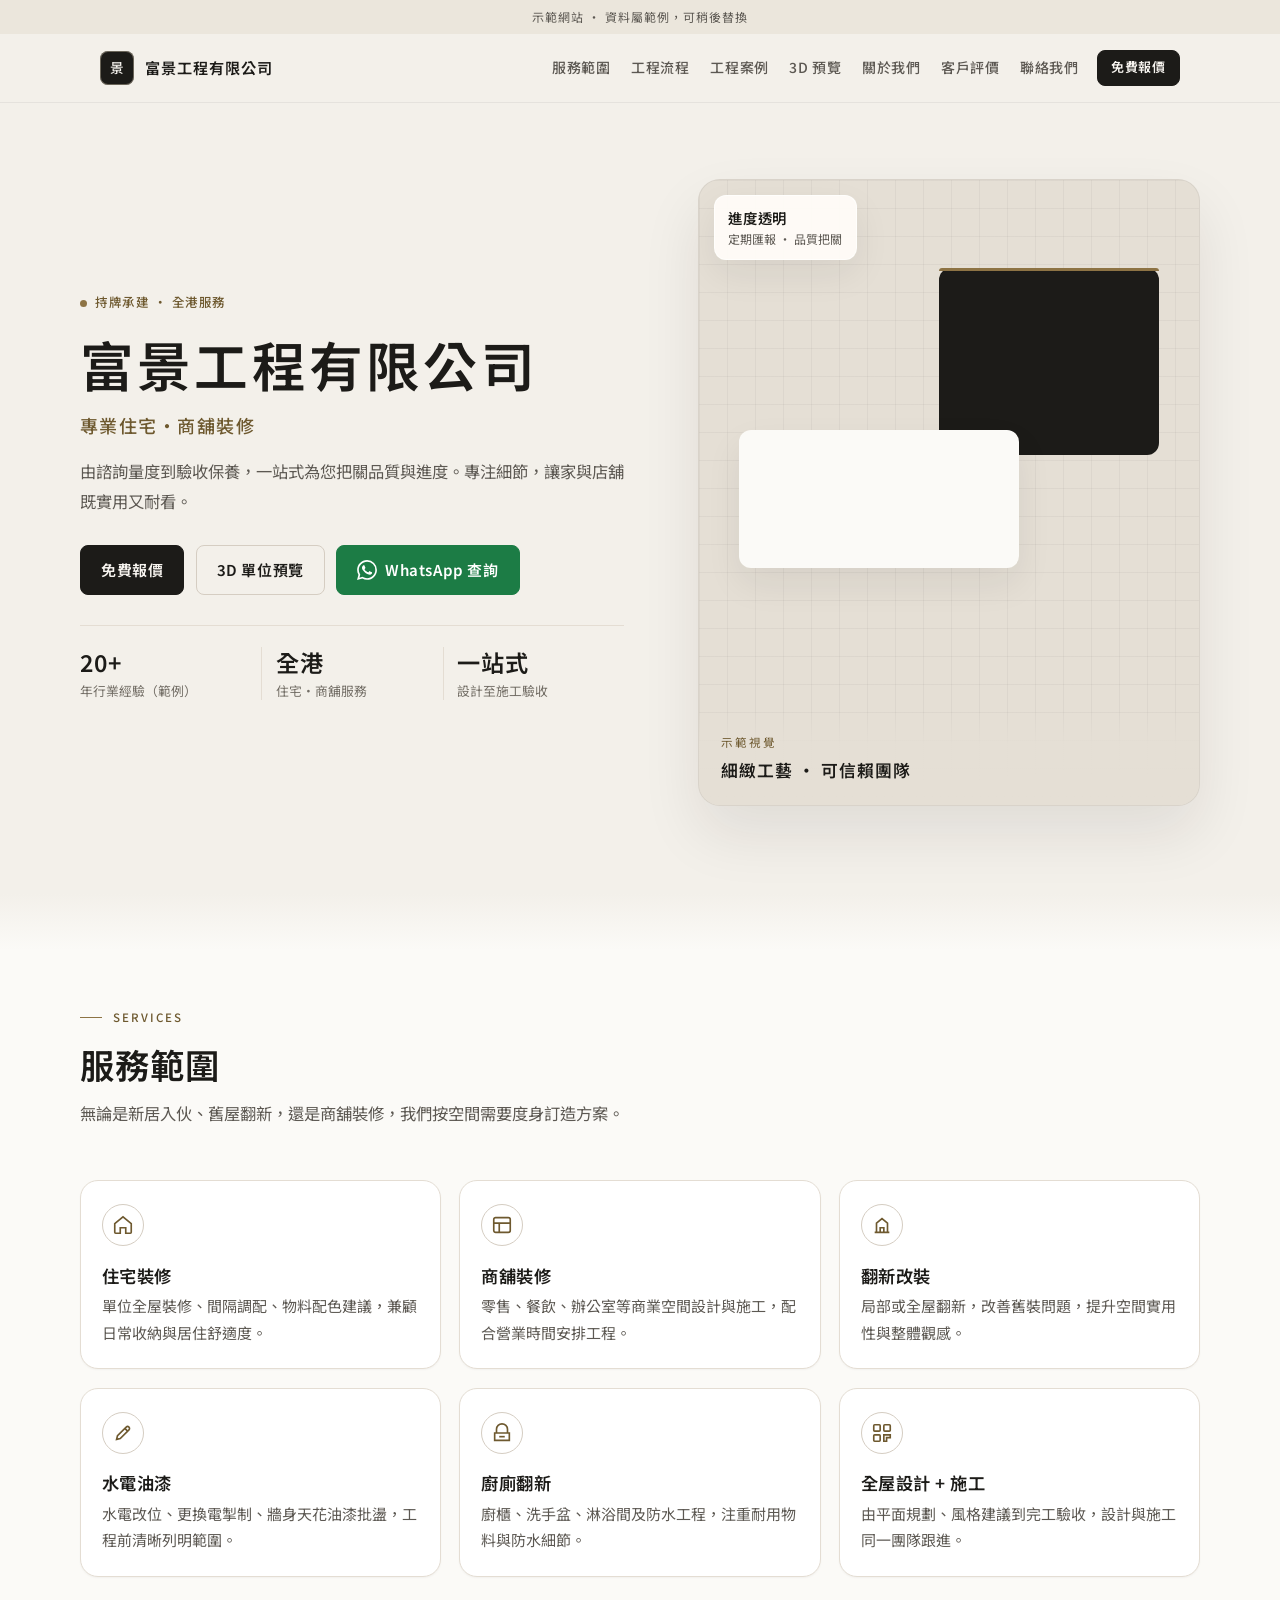
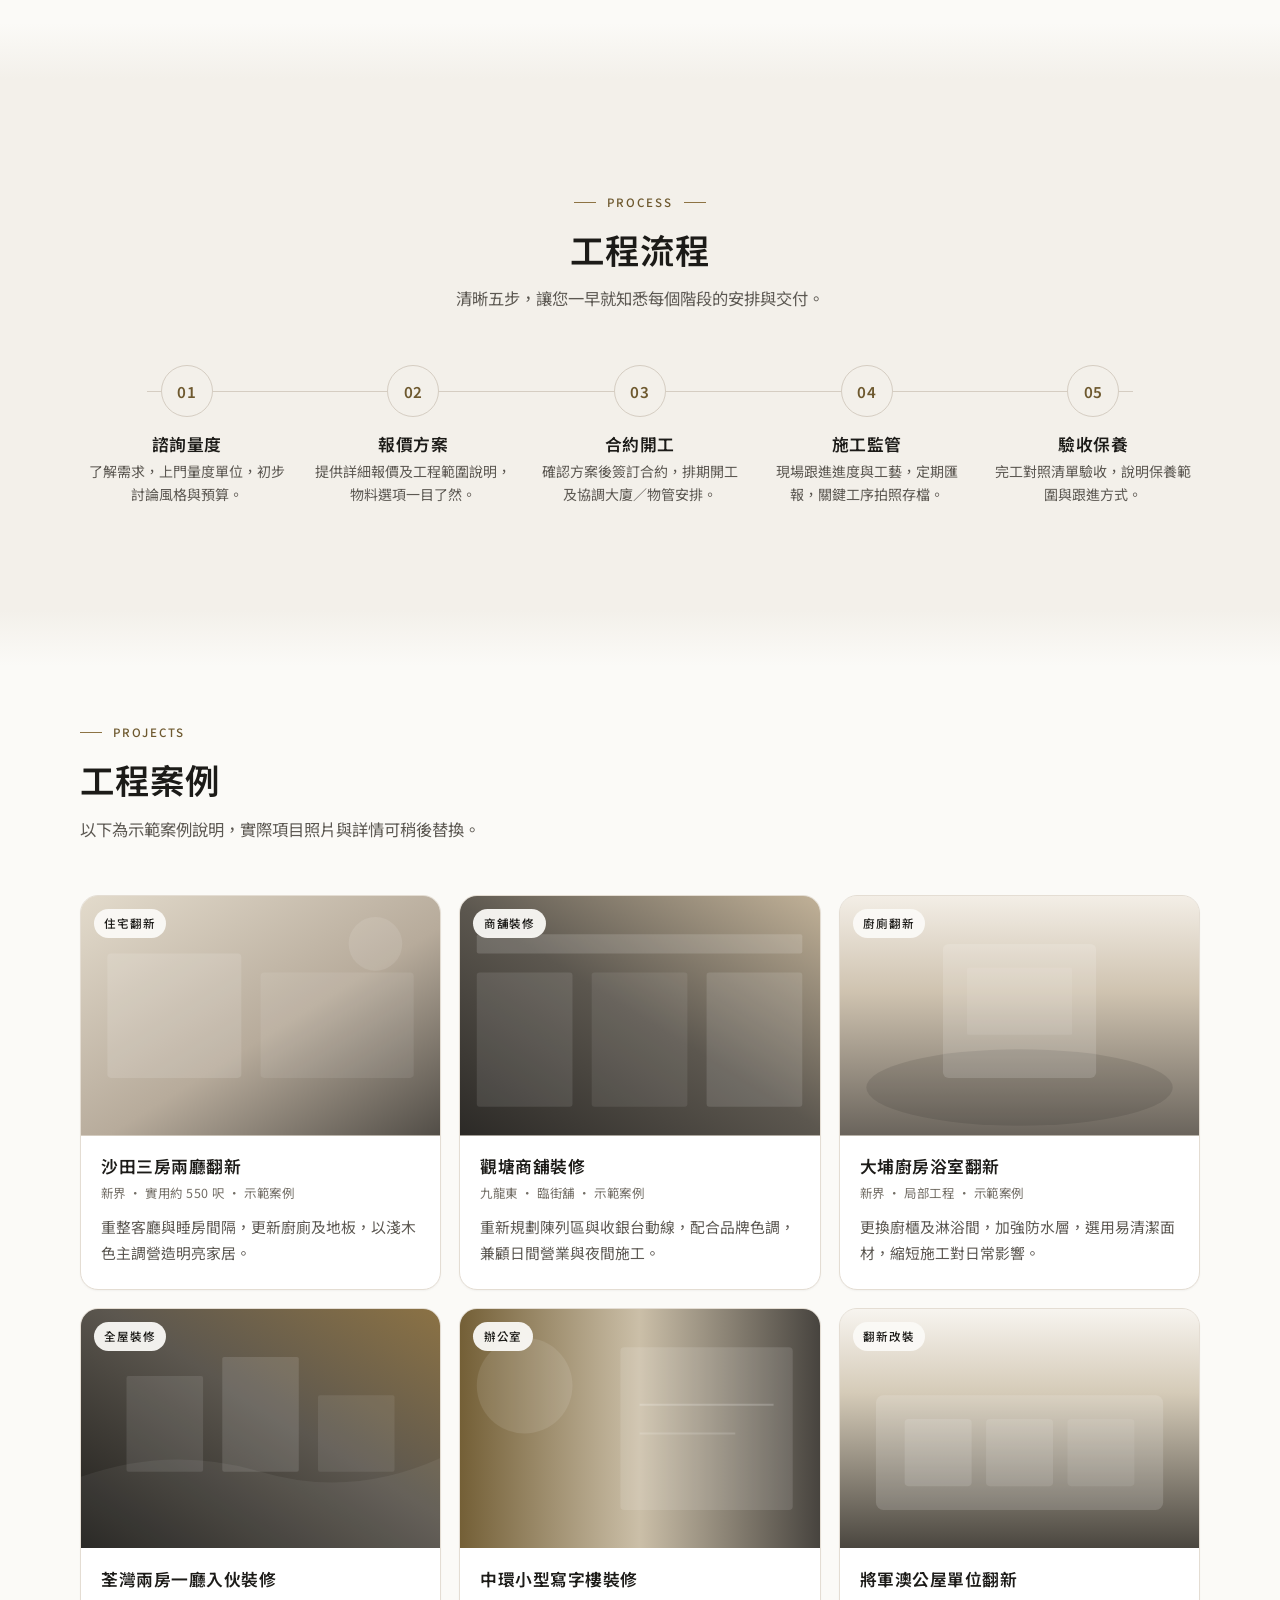
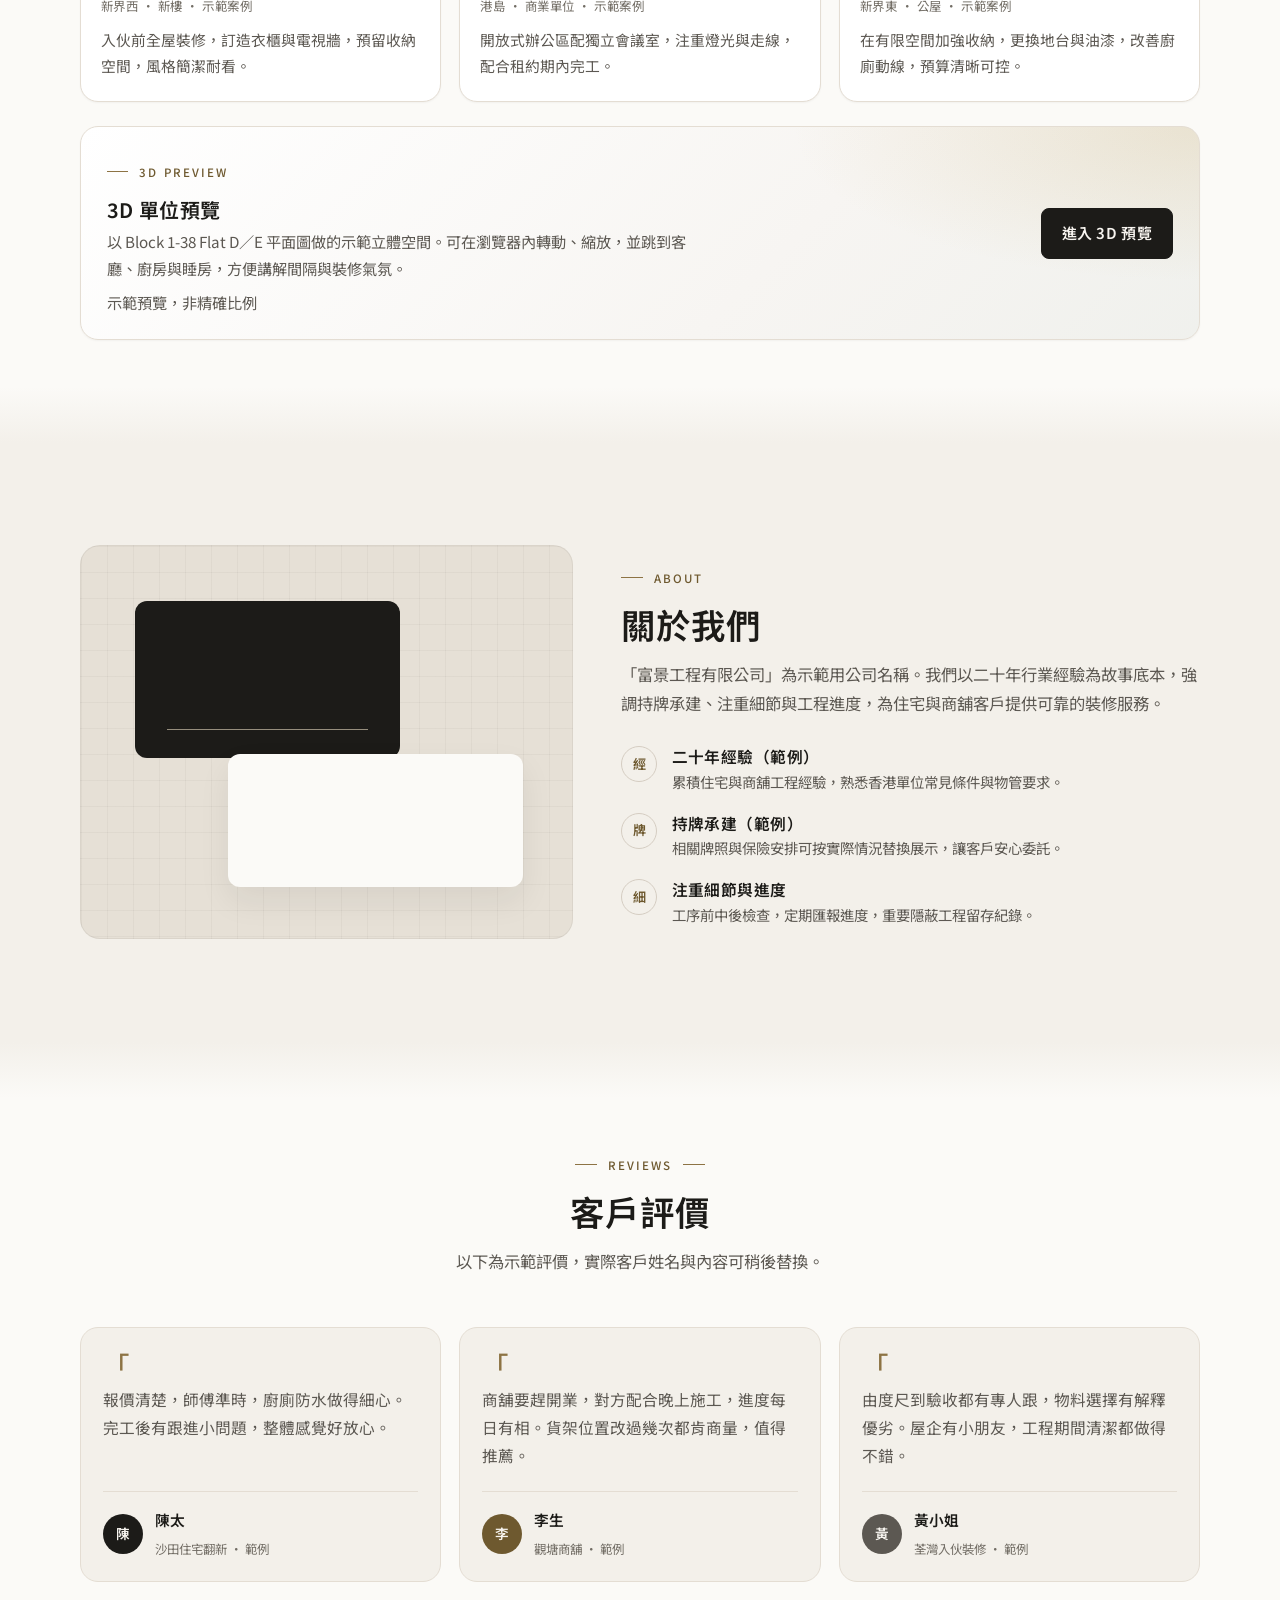
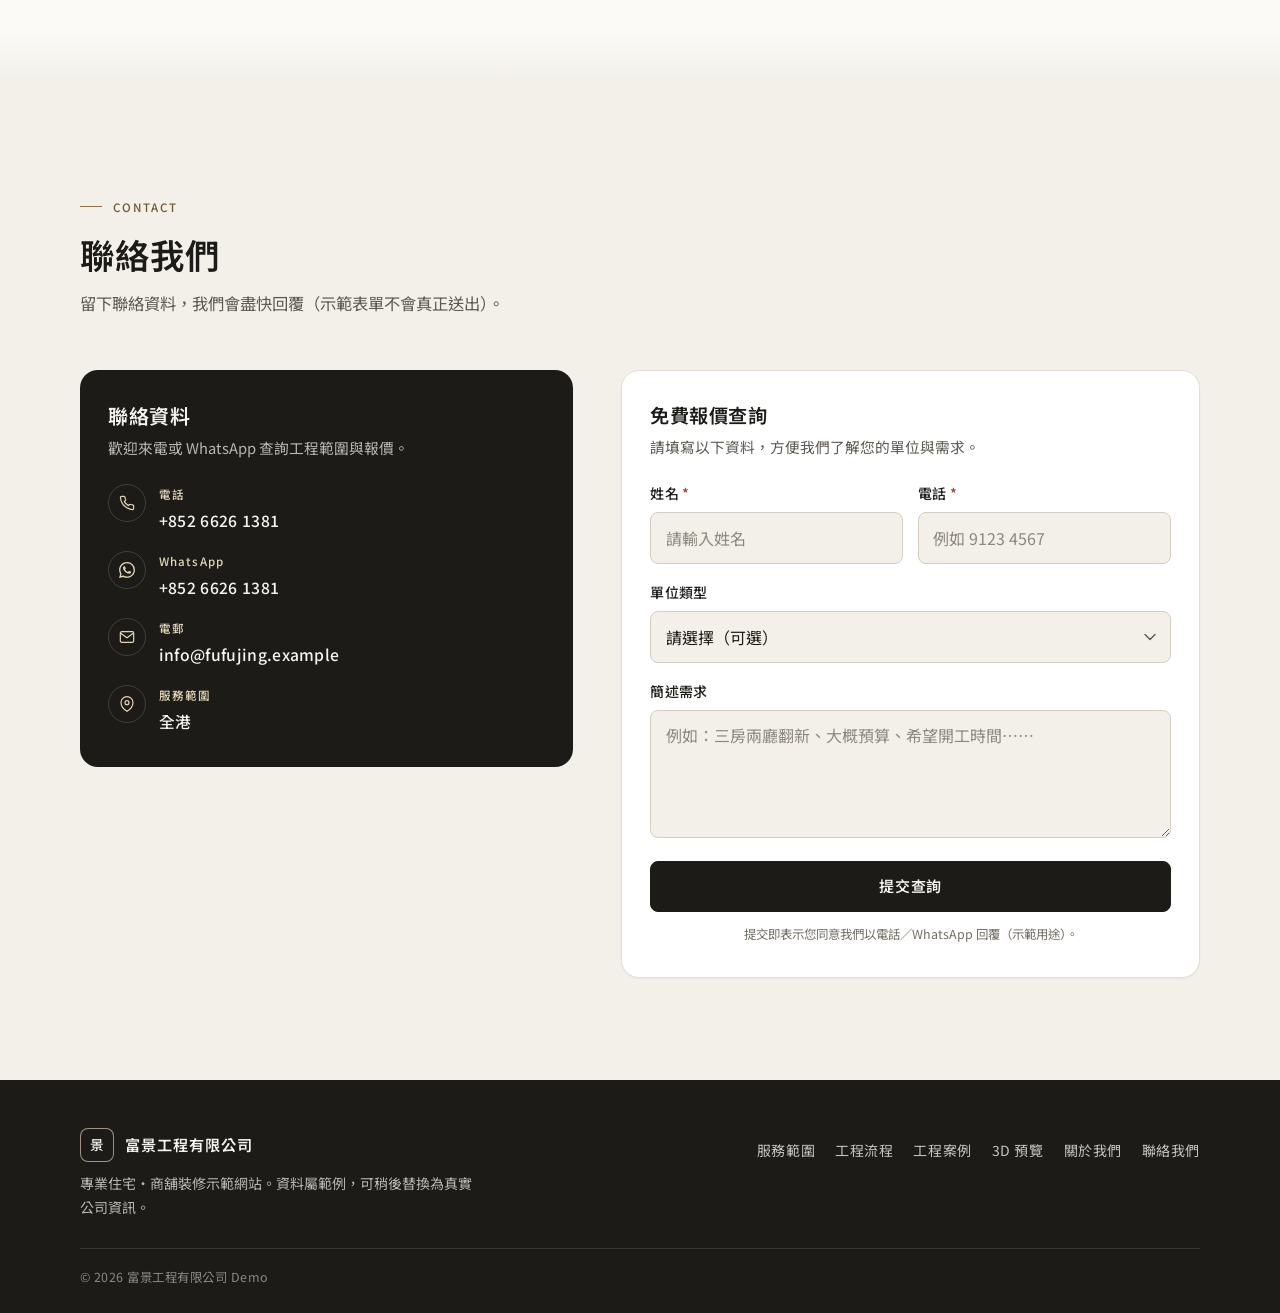
==== commit d55e1c4b: "Add interactive 3D unit preview for Flat D/E * Add an interactive 3D preview of Block 1-38 Flat D/E." ====
--- a/index.html
+++ b/index.html
@@ -8,6 +8,7 @@
   <link rel="preconnect" href="https://fonts.googleapis.com" />
   <link rel="preconnect" href="https://fonts.gstatic.com" crossorigin />
   <link href="https://fonts.googleapis.com/css2?family=Noto+Sans+TC:wght@400;500;600;700&display=swap" rel="stylesheet" />
+  <link rel="icon" href="data:image/svg+xml,%3Csvg xmlns='http://www.w3.org/2000/svg' viewBox='0 0 32 32'%3E%3Crect width='32' height='32' rx='6' fill='%231c1b18'/%3E%3Ctext x='16' y='22' text-anchor='middle' font-size='16' fill='%23f4f1eb' font-family='sans-serif'%3E%E6%99%AF%3C/text%3E%3C/svg%3E" />
   <link rel="stylesheet" href="styles.css" />
 </head>
 <body>
@@ -95,6 +96,8 @@
 
         <div class="hero-visual" aria-hidden="true">
           <div class="hero-visual-pattern"></div>
+          <div class="hero-slab hero-slab-ink"></div>
+          <div class="hero-slab hero-slab-paper"></div>
           <div class="hero-float-card">
             <strong>進度透明</strong>
             定期匯報 · 品質把關
@@ -190,10 +193,10 @@
     <!-- 工程流程 -->
     <section class="section" id="process">
       <div class="container">
-        <div class="section-head" style="text-align: center; margin-left: auto; margin-right: auto;">
+        <div class="section-head section-head--center">
           <span class="section-label">PROCESS</span>
           <h2 class="section-title">工程流程</h2>
-          <p class="section-lead" style="margin-left: auto; margin-right: auto;">
+          <p class="section-lead">
             清晰五步，讓您一早就知悉每個階段的安排與交付。
           </p>
         </div>
@@ -256,9 +259,9 @@
                 <svg viewBox="0 0 400 250" xmlns="http://www.w3.org/2000/svg" preserveAspectRatio="xMidYMid slice">
                   <defs>
                     <linearGradient id="g1" x1="0%" y1="0%" x2="100%" y2="100%">
-                      <stop offset="0%" stop-color="#c4a35a"/>
-                      <stop offset="55%" stop-color="#8b6914"/>
-                      <stop offset="100%" stop-color="#3d5a4c"/>
+                      <stop offset="0%" stop-color="#e4dccd"/>
+                      <stop offset="55%" stop-color="#b7ab9b"/>
+                      <stop offset="100%" stop-color="#4e4a44"/>
                     </linearGradient>
                   </defs>
                   <rect width="400" height="250" fill="url(#g1)"/>
@@ -282,9 +285,9 @@
                 <svg viewBox="0 0 400 250" xmlns="http://www.w3.org/2000/svg" preserveAspectRatio="xMidYMid slice">
                   <defs>
                     <linearGradient id="g2" x1="0%" y1="100%" x2="100%" y2="0%">
-                      <stop offset="0%" stop-color="#2f463b"/>
-                      <stop offset="50%" stop-color="#5a7a68"/>
-                      <stop offset="100%" stop-color="#a89060"/>
+                      <stop offset="0%" stop-color="#2a2825"/>
+                      <stop offset="50%" stop-color="#5c574f"/>
+                      <stop offset="100%" stop-color="#c4b49a"/>
                     </linearGradient>
                   </defs>
                   <rect width="400" height="250" fill="url(#g2)"/>
@@ -309,9 +312,9 @@
                 <svg viewBox="0 0 400 250" xmlns="http://www.w3.org/2000/svg" preserveAspectRatio="xMidYMid slice">
                   <defs>
                     <linearGradient id="g3" x1="0%" y1="0%" x2="0%" y2="100%">
-                      <stop offset="0%" stop-color="#d4c4a8"/>
-                      <stop offset="40%" stop-color="#9a8060"/>
-                      <stop offset="100%" stop-color="#4a3f32"/>
+                      <stop offset="0%" stop-color="#f3eee6"/>
+                      <stop offset="40%" stop-color="#cfc3b0"/>
+                      <stop offset="100%" stop-color="#6a645c"/>
                     </linearGradient>
                   </defs>
                   <rect width="400" height="250" fill="url(#g3)"/>
@@ -335,9 +338,9 @@
                 <svg viewBox="0 0 400 250" xmlns="http://www.w3.org/2000/svg" preserveAspectRatio="xMidYMid slice">
                   <defs>
                     <linearGradient id="g4" x1="100%" y1="0%" x2="0%" y2="100%">
-                      <stop offset="0%" stop-color="#6b5a3e"/>
-                      <stop offset="45%" stop-color="#3d5a4c"/>
-                      <stop offset="100%" stop-color="#1e2e28"/>
+                      <stop offset="0%" stop-color="#8d7344"/>
+                      <stop offset="45%" stop-color="#5c574f"/>
+                      <stop offset="100%" stop-color="#1c1b18"/>
                     </linearGradient>
                   </defs>
                   <rect width="400" height="250" fill="url(#g4)"/>
@@ -362,9 +365,9 @@
                 <svg viewBox="0 0 400 250" xmlns="http://www.w3.org/2000/svg" preserveAspectRatio="xMidYMid slice">
                   <defs>
                     <linearGradient id="g5" x1="0%" y1="50%" x2="100%" y2="50%">
-                      <stop offset="0%" stop-color="#8b6914"/>
-                      <stop offset="50%" stop-color="#c4a35a"/>
-                      <stop offset="100%" stop-color="#5c574f"/>
+                      <stop offset="0%" stop-color="#6e592f"/>
+                      <stop offset="50%" stop-color="#cbbfa8"/>
+                      <stop offset="100%" stop-color="#3f3c38"/>
                     </linearGradient>
                   </defs>
                   <rect width="400" height="250" fill="url(#g5)"/>
@@ -389,9 +392,9 @@
                 <svg viewBox="0 0 400 250" xmlns="http://www.w3.org/2000/svg" preserveAspectRatio="xMidYMid slice">
                   <defs>
                     <linearGradient id="g6" x1="50%" y1="0%" x2="50%" y2="100%">
-                      <stop offset="0%" stop-color="#e8dfd0"/>
-                      <stop offset="35%" stop-color="#a89060"/>
-                      <stop offset="100%" stop-color="#3d5a4c"/>
+                      <stop offset="0%" stop-color="#f7f4ef"/>
+                      <stop offset="35%" stop-color="#d5cbb8"/>
+                      <stop offset="100%" stop-color="#4a463f"/>
                     </linearGradient>
                   </defs>
                   <rect width="400" height="250" fill="url(#g6)"/>
@@ -428,11 +431,14 @@
     <!-- 關於我們 -->
     <section class="section" id="about">
       <div class="container about-grid">
-        <div class="about-visual" aria-hidden="true"></div>
+        <div class="about-visual" aria-hidden="true">
+          <div class="about-slab about-slab-ink"></div>
+          <div class="about-slab about-slab-paper"></div>
+        </div>
         <div>
           <span class="section-label">ABOUT</span>
           <h2 class="section-title">關於我們</h2>
-          <p class="section-lead" style="margin-bottom: 0;">
+          <p class="section-lead">
             「富景工程有限公司」為示範用公司名稱。我們以二十年行業經驗為故事底本，強調持牌承建、注重細節與工程進度，為住宅與商舖客戶提供可靠的裝修服務。
           </p>
           <div class="about-points">
@@ -465,10 +471,10 @@
     <!-- 客戶評價 -->
     <section class="section section-alt" id="reviews">
       <div class="container">
-        <div class="section-head" style="text-align: center; margin-left: auto; margin-right: auto;">
+        <div class="section-head section-head--center">
           <span class="section-label">REVIEWS</span>
           <h2 class="section-title">客戶評價</h2>
-          <p class="section-lead" style="margin-left: auto; margin-right: auto;">
+          <p class="section-lead">
             以下為示範評價，實際客戶姓名與內容可稍後替換。
           </p>
         </div>
@@ -479,7 +485,7 @@
               報價清楚，師傅準時，廚廁防水做得細心。完工後有跟進小問題，整體感覺好放心。
             </p>
             <footer class="testimonial-author">
-              <div class="author-avatar" style="background: #8b6914;" aria-hidden="true">陳</div>
+              <div class="author-avatar" aria-hidden="true">陳</div>
               <div class="author-info">
                 <strong>陳太</strong>
                 <span>沙田住宅翻新 · 範例</span>
@@ -492,7 +498,7 @@
               商舖要趕開業，對方配合晚上施工，進度每日有相。貨架位置改過幾次都肯商量，值得推薦。
             </p>
             <footer class="testimonial-author">
-              <div class="author-avatar" style="background: #3d5a4c;" aria-hidden="true">李</div>
+              <div class="author-avatar" aria-hidden="true">李</div>
               <div class="author-info">
                 <strong>李生</strong>
                 <span>觀塘商舖 · 範例</span>
@@ -505,7 +511,7 @@
               由度尺到驗收都有專人跟，物料選擇有解釋優劣。屋企有小朋友，工程期間清潔都做得不錯。
             </p>
             <footer class="testimonial-author">
-              <div class="author-avatar" style="background: #6b5a3e;" aria-hidden="true">黃</div>
+              <div class="author-avatar" aria-hidden="true">黃</div>
               <div class="author-info">
                 <strong>黃小姐</strong>
                 <span>荃灣入伙裝修 · 範例</span>
@@ -588,7 +594,7 @@
             <div class="form-success" id="form-success" role="status" aria-live="polite">
               <div class="form-success-icon" aria-hidden="true">✓</div>
               <p><strong>已收到您的查詢（示範）</strong></p>
-              <p style="color: var(--color-ink-soft); font-size: 0.9rem; margin-top: 0.5rem;">
+              <p class="form-success-note">
                 此為示範網站，表單不會真正送出。稍後可接上電郵或後端服務。
               </p>
             </div>
--- a/styles.css
+++ b/styles.css
@@ -1,27 +1,46 @@
-/* 富景工程有限公司 — Demo site styles */
+/* 富景工程有限公司 — streamlined architectural demo styles */
+
 :root {
-  --color-bg: #f7f5f2;
-  --color-surface: #ffffff;
-  --color-ink: #2c2a26;
-  --color-ink-soft: #5c574f;
-  --color-muted: #8a847a;
-  --color-border: #e4dfd6;
-  --color-wood: #8b6914;
-  --color-wood-dark: #6b4f0f;
-  --color-wood-light: #c4a35a;
-  --color-accent: #3d5a4c;
-  --color-accent-hover: #2f463b;
-  --color-warm: #d4c4a8;
-  --color-demo: #f0ebe3;
-  --shadow-sm: 0 1px 3px rgba(44, 42, 38, 0.06);
-  --shadow-md: 0 4px 20px rgba(44, 42, 38, 0.08);
-  --shadow-lg: 0 12px 40px rgba(44, 42, 38, 0.1);
-  --radius: 12px;
+  --bg: #f3f0ea;
+  --bg-raised: #fbfaf7;
+  --surface: #ffffff;
+  --ink: #1c1b18;
+  --ink-soft: #5c5852;
+  --muted: #736e66;
+  --line: #e4ddd3;
+  --line-strong: #d5cdc2;
+  --brass: #8d7344;
+  --brass-deep: #6e592f;
+  --charcoal: #1c1b18;
+  --charcoal-soft: #2e2c28;
+  --whatsapp: #1c7c45;
+  --whatsapp-hover: #166838;
+  --danger: #9c3d32;
+  --shadow-sm: 0 1px 2px rgba(28, 27, 24, 0.04);
+  --shadow-md: 0 14px 36px rgba(28, 27, 24, 0.07);
+  --shadow-lg: 0 28px 60px rgba(28, 27, 24, 0.09);
+  --radius: 18px;
   --radius-sm: 8px;
-  --font-sans: "Noto Sans TC", "PingFang HK", "Microsoft JhengHei", "Helvetica Neue", Arial, sans-serif;
-  --max-w: 1120px;
+  --font: "Noto Sans TC", "PingFang HK", "Microsoft JhengHei", "Noto Sans CJK TC", sans-serif;
+  --max: 1120px;
   --nav-h: 68px;
-  --ease: cubic-bezier(0.4, 0, 0.2, 1);
+  --ease: cubic-bezier(0.22, 1, 0.36, 1);
+  --section-y: clamp(4.25rem, 8vw, 7rem);
+
+  /* legacy aliases used by inline leftovers, if any */
+  --color-ink-soft: var(--ink-soft);
+  --color-bg: var(--bg);
+  --color-surface: var(--surface);
+  --color-ink: var(--ink);
+  --color-muted: var(--muted);
+  --color-border: var(--line);
+  --color-wood: var(--brass);
+  --color-wood-dark: var(--brass-deep);
+  --color-wood-light: #cbbfa8;
+  --color-accent: var(--charcoal);
+  --color-accent-hover: var(--charcoal-soft);
+  --color-warm: var(--line-strong);
+  --color-demo: #ebe6dc;
 }
 
 *,
@@ -34,16 +53,22 @@
 
 html {
   scroll-behavior: smooth;
-  scroll-padding-top: calc(var(--nav-h) + 40px);
+  scroll-padding-top: calc(var(--nav-h) + 1.25rem);
 }
 
 body {
-  font-family: var(--font-sans);
+  font-family: var(--font);
   font-size: 16px;
-  line-height: 1.7;
-  color: var(--color-ink);
-  background: var(--color-bg);
+  line-height: 1.75;
+  color: var(--ink);
+  background: var(--bg);
   -webkit-font-smoothing: antialiased;
+  text-rendering: optimizeLegibility;
+}
+
+::selection {
+  background: #e7dcc6;
+  color: var(--ink);
 }
 
 img,
@@ -69,15 +94,29 @@
   color: inherit;
 }
 
+:focus-visible {
+  outline: 2px solid var(--brass-deep);
+  outline-offset: 3px;
+}
+
+h1,
+h2,
+h3,
+h4 {
+  font-weight: 600;
+  line-height: 1.35;
+  letter-spacing: 0.03em;
+}
+
 /* Demo banner */
 .demo-banner {
-  background: var(--color-demo);
-  color: var(--color-ink-soft);
+  background: #ebe6dc;
+  color: var(--ink-soft);
   text-align: center;
-  padding: 0.55rem 1rem;
-  font-size: 0.8125rem;
-  letter-spacing: 0.02em;
-  border-bottom: 1px solid var(--color-border);
+  padding: 0.45rem 1.25rem;
+  font-size: 0.75rem;
+  letter-spacing: 0.08em;
+  line-height: 1.6;
 }
 
 /* Nav */
@@ -85,14 +124,14 @@
   position: sticky;
   top: 0;
   z-index: 100;
-  background: rgba(247, 245, 242, 0.92);
-  backdrop-filter: blur(12px);
-  -webkit-backdrop-filter: blur(12px);
-  border-bottom: 1px solid var(--color-border);
+  background: rgba(243, 240, 234, 0.9);
+  backdrop-filter: blur(16px);
+  -webkit-backdrop-filter: blur(16px);
+  border-bottom: 1px solid rgba(28, 27, 24, 0.06);
 }
 
 .nav-inner {
-  max-width: var(--max-w);
+  max-width: var(--max);
   margin: 0 auto;
   padding: 0 1.25rem;
   height: var(--nav-h);
@@ -105,48 +144,80 @@
 .logo {
   display: flex;
   align-items: center;
-  gap: 0.65rem;
-  font-weight: 700;
-  font-size: 1.05rem;
-  letter-spacing: 0.04em;
-  color: var(--color-ink);
+  gap: 0.7rem;
+  min-width: 0;
+  font-weight: 600;
+  font-size: 0.95rem;
+  letter-spacing: 0.06em;
+  color: var(--ink);
+  line-height: 1.3;
+}
+
+.logo span:last-child {
+  white-space: nowrap;
 }
 
 .logo-mark {
-  width: 36px;
-  height: 36px;
+  width: 34px;
+  height: 34px;
   border-radius: 8px;
-  background: linear-gradient(135deg, var(--color-wood) 0%, var(--color-accent) 100%);
+  background: var(--charcoal);
+  box-shadow: inset 0 0 0 1px rgba(203, 191, 168, 0.45);
   display: grid;
   place-items: center;
-  color: #fff;
+  color: #f7f4ef;
   font-size: 0.85rem;
-  font-weight: 700;
+  font-weight: 500;
+  letter-spacing: 0;
   flex-shrink: 0;
 }
 
 .nav-links {
+  position: absolute;
+  top: 100%;
+  left: 0;
+  right: 0;
+  z-index: 20;
+  display: flex;
+  flex-direction: column;
+  align-items: stretch;
+  gap: 0;
+  padding: 0.35rem 1.25rem 1.15rem;
+  background: rgba(251, 250, 247, 0.98);
+  border-bottom: 1px solid var(--line);
+  box-shadow: 0 18px 40px rgba(28, 27, 24, 0.06);
+  opacity: 0;
+  visibility: hidden;
+  pointer-events: none;
+  transform: translateY(-6px);
+  transition: opacity 0.22s var(--ease), transform 0.22s var(--ease), visibility 0.22s;
+}
+
+.nav-links.is-open {
+  opacity: 1;
+  visibility: visible;
+  pointer-events: auto;
+  transform: none;
+}
+
+.nav-links a:not(.btn) {
+  min-height: 48px;
   display: flex;
   align-items: center;
-  gap: 0.15rem;
-}
-
-.nav-links a {
-  padding: 0.5rem 0.75rem;
-  font-size: 0.9rem;
-  color: var(--color-ink-soft);
-  border-radius: var(--radius-sm);
-  transition: color 0.2s var(--ease), background 0.2s var(--ease);
-  min-height: 44px;
-  display: inline-flex;
-  align-items: center;
-}
-
-.nav-links a:hover,
-.nav-links a:focus-visible {
-  color: var(--color-ink);
-  background: rgba(139, 105, 20, 0.08);
-  outline: none;
+  padding: 0.7rem 0.15rem;
+  font-size: 1rem;
+  font-weight: 500;
+  letter-spacing: 0.04em;
+  color: var(--ink);
+  border-bottom: 1px solid var(--line);
+  border-radius: 0;
+  transition: color 0.2s var(--ease);
+}
+
+.nav-links a:not(.btn):hover,
+.nav-links a:not(.btn):focus-visible {
+  color: var(--brass-deep);
+  background: transparent;
 }
 
 .nav-links a[aria-current="page"] {
@@ -155,34 +226,41 @@
 }
 
 .nav-cta {
-  display: none;
+  display: block;
+  margin-top: 0.9rem;
+}
+
+.nav-cta .btn {
+  width: 100%;
+  min-height: 46px;
 }
 
 .menu-toggle {
-  display: none;
+  display: flex;
   width: 44px;
   height: 44px;
-  border: 1px solid var(--color-border);
+  border: 0;
   border-radius: var(--radius-sm);
-  background: var(--color-surface);
+  background: transparent;
   cursor: pointer;
   align-items: center;
   justify-content: center;
   flex-direction: column;
   gap: 5px;
+  flex-shrink: 0;
 }
 
 .menu-toggle span {
   display: block;
   width: 18px;
-  height: 2px;
-  background: var(--color-ink);
+  height: 1.5px;
+  background: var(--ink);
   border-radius: 1px;
-  transition: transform 0.25s var(--ease), opacity 0.25s var(--ease);
+  transition: transform 0.25s var(--ease), opacity 0.2s var(--ease);
 }
 
 .menu-toggle[aria-expanded="true"] span:nth-child(1) {
-  transform: translateY(7px) rotate(45deg);
+  transform: translateY(6.5px) rotate(45deg);
 }
 
 .menu-toggle[aria-expanded="true"] span:nth-child(2) {
@@ -190,52 +268,89 @@
 }
 
 .menu-toggle[aria-expanded="true"] span:nth-child(3) {
-  transform: translateY(-7px) rotate(-45deg);
-}
-
-/* Layout helpers */
+  transform: translateY(-6.5px) rotate(-45deg);
+}
+
+/* Layout */
 .container {
-  max-width: var(--max-w);
+  width: min(var(--max), calc(100% - 2.5rem));
   margin: 0 auto;
-  padding: 0 1.25rem;
 }
 
 .section {
-  padding: 4.5rem 0;
+  padding: var(--section-y) 0;
 }
 
 .section-alt {
-  background: var(--color-surface);
+  background:
+    linear-gradient(180deg, var(--bg) 0%, var(--bg-raised) 3.5rem, var(--bg-raised) calc(100% - 3.5rem), var(--bg) 100%);
 }
 
 .section-label {
-  display: inline-block;
-  font-size: 0.8rem;
-  font-weight: 600;
-  letter-spacing: 0.08em;
-  color: var(--color-wood);
+  display: inline-flex;
+  align-items: center;
+  gap: 0.7rem;
+  font-size: 0.72rem;
+  font-weight: 500;
+  letter-spacing: 0.18em;
+  text-transform: uppercase;
+  color: var(--brass-deep);
+  margin-bottom: 0.85rem;
+}
+
+.section-label::before {
+  content: "";
+  width: 1.35rem;
+  height: 1px;
+  background: var(--brass);
+  flex-shrink: 0;
+}
+
+.section-title {
+  font-size: clamp(1.7rem, 3vw, 2.15rem);
   margin-bottom: 0.75rem;
-  text-transform: none;
-}
-
-.section-title {
-  font-size: clamp(1.6rem, 3.5vw, 2.1rem);
-  font-weight: 700;
-  line-height: 1.3;
-  letter-spacing: 0.02em;
-  margin-bottom: 0.75rem;
-  color: var(--color-ink);
+  color: var(--ink);
 }
 
 .section-lead {
-  font-size: 1.05rem;
-  color: var(--color-ink-soft);
+  font-size: 1.02rem;
+  line-height: 1.8;
+  color: var(--ink-soft);
   max-width: 36em;
-  margin-bottom: 2.5rem;
 }
 
 .section-head {
-  margin-bottom: 2.5rem;
+  margin-bottom: clamp(2rem, 4vw, 3.25rem);
+  max-width: 40rem;
+}
+
+.section-head .section-lead {
+  margin-bottom: 0;
+}
+
+.section-head--center {
+  text-align: center;
+  margin-inline: auto;
+}
+
+.section-head--center .section-label {
+  justify-content: center;
+}
+
+.section-head--center .section-label::after {
+  content: "";
+  width: 1.35rem;
+  height: 1px;
+  background: var(--brass);
+  flex-shrink: 0;
+}
+
+.section-head--center .section-lead {
+  margin-inline: auto;
+}
+
+section[id] {
+  scroll-margin-top: calc(var(--nav-h) + 1rem);
 }
 
 /* Buttons */
@@ -244,56 +359,52 @@
   align-items: center;
   justify-content: center;
   gap: 0.5rem;
-  min-height: 48px;
-  padding: 0.75rem 1.5rem;
+  min-height: 46px;
+  padding: 0.7rem 1.25rem;
   border-radius: var(--radius-sm);
   font-weight: 600;
-  font-size: 0.95rem;
-  letter-spacing: 0.02em;
-  border: 2px solid transparent;
+  font-size: 0.9375rem;
+  letter-spacing: 0.04em;
+  border: 1px solid transparent;
   cursor: pointer;
-  transition: background 0.2s var(--ease), color 0.2s var(--ease), border-color 0.2s var(--ease), transform 0.15s var(--ease);
-}
-
-.btn:active {
-  transform: scale(0.98);
+  transition: background 0.2s var(--ease), color 0.2s var(--ease), border-color 0.2s var(--ease);
 }
 
 .btn:focus-visible {
-  outline: 2px solid var(--color-wood);
+  outline: 2px solid var(--brass-deep);
   outline-offset: 3px;
 }
 
 .btn-primary {
-  background: var(--color-accent);
-  color: #fff;
-  border-color: var(--color-accent);
+  background: var(--charcoal);
+  color: #f7f4ef;
+  border-color: var(--charcoal);
 }
 
 .btn-primary:hover {
-  background: var(--color-accent-hover);
-  border-color: var(--color-accent-hover);
+  background: var(--charcoal-soft);
+  border-color: var(--charcoal-soft);
 }
 
 .btn-secondary {
   background: transparent;
-  color: var(--color-ink);
-  border-color: var(--color-wood);
+  color: var(--ink);
+  border-color: var(--line-strong);
 }
 
 .btn-secondary:hover {
-  background: rgba(139, 105, 20, 0.08);
+  border-color: var(--ink);
 }
 
 .btn-whatsapp {
-  background: #25d366;
+  background: var(--whatsapp);
   color: #fff;
-  border-color: #25d366;
+  border-color: var(--whatsapp);
 }
 
 .btn-whatsapp:hover {
-  background: #1ebe57;
-  border-color: #1ebe57;
+  background: var(--whatsapp-hover);
+  border-color: var(--whatsapp-hover);
 }
 
 .btn-block {
@@ -302,391 +413,487 @@
 
 /* Hero */
 .hero {
-  padding: 3.5rem 0 4.5rem;
+  padding: clamp(2.5rem, 6vw, 5.25rem) 0 clamp(3rem, 7vw, 5.5rem);
   position: relative;
-  overflow: hidden;
-}
-
-.hero::before {
-  content: "";
-  position: absolute;
-  inset: 0;
-  background:
-    radial-gradient(ellipse 80% 60% at 85% 20%, rgba(196, 163, 90, 0.18), transparent 55%),
-    radial-gradient(ellipse 60% 50% at 10% 80%, rgba(61, 90, 76, 0.1), transparent 50%);
-  pointer-events: none;
 }
 
 .hero-grid {
-  position: relative;
-  display: grid;
-  grid-template-columns: 1fr 1fr;
-  gap: 3rem;
+  display: grid;
+  grid-template-columns: 1fr;
+  gap: clamp(2rem, 4vw, 4.5rem);
   align-items: center;
+}
+
+.hero-copy {
+  max-width: 38rem;
+  order: 1;
 }
 
 .hero-badge {
   display: inline-flex;
   align-items: center;
-  gap: 0.4rem;
-  padding: 0.35rem 0.85rem;
-  background: var(--color-surface);
-  border: 1px solid var(--color-border);
-  border-radius: 999px;
-  font-size: 0.8rem;
-  color: var(--color-ink-soft);
-  margin-bottom: 1.25rem;
-  box-shadow: var(--shadow-sm);
+  gap: 0.5rem;
+  margin-bottom: 1.15rem;
+  font-size: 0.78rem;
+  font-weight: 500;
+  letter-spacing: 0.12em;
+  color: var(--brass-deep);
 }
 
 .hero-badge::before {
   content: "";
-  width: 7px;
-  height: 7px;
+  width: 0.45rem;
+  height: 0.45rem;
   border-radius: 50%;
-  background: var(--color-accent);
+  background: var(--brass);
+  flex-shrink: 0;
 }
 
 .hero h1 {
-  font-size: clamp(2rem, 5vw, 2.85rem);
-  font-weight: 700;
-  line-height: 1.25;
-  letter-spacing: 0.03em;
-  margin-bottom: 1rem;
+  font-size: clamp(1.9rem, 4.6vw, 3.35rem);
+  font-weight: 600;
+  line-height: 1.2;
+  letter-spacing: 0.06em;
+  margin-bottom: 0.85rem;
 }
 
 .hero-tagline {
-  font-size: 1.2rem;
-  color: var(--color-wood-dark);
-  font-weight: 600;
-  margin-bottom: 0.75rem;
+  font-size: 1.125rem;
+  font-weight: 500;
+  letter-spacing: 0.08em;
+  color: var(--brass-deep);
+  margin-bottom: 0.9rem;
 }
 
 .hero-desc {
-  color: var(--color-ink-soft);
-  font-size: 1.05rem;
-  margin-bottom: 2rem;
-  max-width: 28em;
+  color: var(--ink-soft);
+  font-size: 1.02rem;
+  line-height: 1.85;
+  max-width: 34em;
+  margin-bottom: 1.75rem;
 }
 
 .hero-actions {
   display: flex;
-  flex-wrap: wrap;
-  gap: 0.75rem;
-  margin-bottom: 2rem;
+  flex-direction: column;
+  gap: 0.7rem;
+  margin-bottom: 1.85rem;
+}
+
+.hero-actions .btn {
+  width: 100%;
 }
 
 .hero-stats {
-  display: flex;
-  flex-wrap: wrap;
-  gap: 1.75rem;
-  padding-top: 1.5rem;
-  border-top: 1px solid var(--color-border);
+  display: grid;
+  grid-template-columns: repeat(3, minmax(0, 1fr));
+  gap: 0;
+  padding-top: 1.35rem;
+  border-top: 1px solid var(--line);
+}
+
+.stat {
+  min-width: 0;
+  padding-right: 0.75rem;
+}
+
+.stat + .stat {
+  padding-left: 0.85rem;
+  border-left: 1px solid var(--line);
 }
 
 .stat strong {
   display: block;
-  font-size: 1.35rem;
-  font-weight: 700;
-  color: var(--color-ink);
-  letter-spacing: 0.02em;
+  font-size: 1.2rem;
+  font-weight: 600;
+  letter-spacing: 0.04em;
+  line-height: 1.3;
+  color: var(--ink);
+  margin-bottom: 0.2rem;
 }
 
 .stat span {
-  font-size: 0.85rem;
-  color: var(--color-muted);
+  display: block;
+  font-size: 0.75rem;
+  line-height: 1.5;
+  color: var(--muted);
 }
 
 .hero-visual {
+  order: -1;
+  position: relative;
+  width: 100%;
+  border-radius: 22px;
+  overflow: hidden;
+  aspect-ratio: 3 / 2;
+  background: #e5dfd5;
+  border: 1px solid rgba(28, 27, 24, 0.06);
+  box-shadow: var(--shadow-lg);
+}
+
+.hero-visual-pattern {
+  position: absolute;
+  inset: 0;
+  background-image:
+    linear-gradient(rgba(28, 27, 24, 0.045) 1px, transparent 1px),
+    linear-gradient(90deg, rgba(28, 27, 24, 0.045) 1px, transparent 1px);
+  background-size: 28px 28px;
+}
+
+.hero-slab {
+  position: absolute;
+  border-radius: 12px;
+  z-index: 1;
+}
+
+.hero-slab-ink {
+  top: 12%;
+  right: 8%;
+  width: 38%;
+  height: 28%;
+  background: var(--charcoal);
+}
+
+.hero-slab-ink::after {
+  content: "";
+  position: absolute;
+  top: 0;
+  left: 0;
+  right: 0;
+  height: 3px;
+  background: var(--brass);
+  border-radius: 12px 12px 0 0;
+}
+
+.hero-slab-paper {
+  left: 8%;
+  top: 44%;
+  width: 52%;
+  height: 18%;
+  background: var(--bg-raised);
+  box-shadow: 0 16px 36px rgba(28, 27, 24, 0.07);
+}
+
+.hero-visual-content {
+  position: absolute;
+  left: 0;
+  right: 0;
+  bottom: 0;
+  z-index: 2;
+  padding: 0.85rem 1.05rem 0.9rem;
+  color: var(--ink);
+  background: linear-gradient(180deg, rgba(229, 223, 213, 0) 0%, rgba(229, 223, 213, 0.92) 36%, #e5dfd5 100%);
+}
+
+.hero-visual-content p {
+  font-size: 0.72rem;
+  letter-spacing: 0.16em;
+  text-transform: uppercase;
+  color: var(--brass-deep);
+  margin-bottom: 0.25rem;
+}
+
+.hero-visual-content strong {
+  font-size: 1.05rem;
+  font-weight: 600;
+  letter-spacing: 0.06em;
+}
+
+.hero-float-card {
+  position: absolute;
+  top: 0.9rem;
+  left: 0.9rem;
+  z-index: 3;
+  max-width: 11rem;
+  background: rgba(255, 252, 248, 0.94);
+  border: 1px solid rgba(255, 255, 255, 0.7);
+  padding: 0.7rem 0.85rem;
+  border-radius: 12px;
+  box-shadow: var(--shadow-md);
+  color: var(--ink-soft);
+  font-size: 0.75rem;
+  line-height: 1.5;
+}
+
+.hero-float-card strong {
+  display: block;
+  font-size: 0.9rem;
+  font-weight: 600;
+  letter-spacing: 0.04em;
+  color: var(--ink);
+  margin-bottom: 0.1rem;
+}
+
+/* Services */
+.services-grid {
+  display: grid;
+  grid-template-columns: 1fr;
+  gap: 0.9rem;
+}
+
+.service-card {
+  background: var(--surface);
+  border: 1px solid var(--line);
+  border-radius: var(--radius);
+  padding: 1.45rem 1.3rem 1.4rem;
+  box-shadow: var(--shadow-sm);
+  transition: border-color 0.25s var(--ease), box-shadow 0.25s var(--ease), transform 0.25s var(--ease);
+}
+
+.service-card:hover {
+  border-color: #cfc4b2;
+  box-shadow: var(--shadow-md);
+  transform: translateY(-2px);
+}
+
+.service-icon {
+  width: 42px;
+  height: 42px;
+  border-radius: 50%;
+  border: 1px solid var(--line-strong);
+  background: transparent;
+  display: grid;
+  place-items: center;
+  margin-bottom: 1.1rem;
+  color: var(--brass-deep);
+}
+
+.service-icon svg {
+  width: 22px;
+  height: 22px;
+}
+
+.service-card h3 {
+  font-size: 1.08rem;
+  margin-bottom: 0.4rem;
+}
+
+.service-card p {
+  font-size: 0.9375rem;
+  line-height: 1.75;
+  color: var(--ink-soft);
+}
+
+/* Process */
+.process-steps {
+  display: grid;
+  grid-template-columns: 1fr;
+  gap: 0;
+  position: relative;
+}
+
+.process-step {
+  position: relative;
+  z-index: 1;
+  display: grid;
+  grid-template-columns: 52px 1fr;
+  gap: 0.95rem;
+  align-items: start;
+  text-align: left;
+  padding: 0 0 1.65rem;
+}
+
+.process-step::before {
+  content: "";
+  position: absolute;
+  left: 25px;
+  top: 52px;
+  bottom: 0;
+  width: 1px;
+  background: var(--line-strong);
+}
+
+.process-step:last-child {
+  padding-bottom: 0;
+}
+
+.process-step:last-child::before {
+  display: none;
+}
+
+.step-num {
+  width: 52px;
+  height: 52px;
+  border-radius: 50%;
+  background: var(--bg-raised);
+  border: 1px solid var(--line-strong);
+  display: grid;
+  place-items: center;
+  font-weight: 600;
+  font-size: 0.95rem;
+  letter-spacing: 0.04em;
+  font-variant-numeric: tabular-nums;
+  color: var(--brass-deep);
+  position: relative;
+  z-index: 1;
+}
+
+.process-step h3 {
+  font-size: 1.05rem;
+  margin-bottom: 0.25rem;
+  padding-top: 0.15rem;
+}
+
+.process-step p {
+  font-size: 0.9rem;
+  line-height: 1.7;
+  color: var(--ink-soft);
+  max-width: 36em;
+}
+
+/* Projects */
+.projects-grid {
+  display: grid;
+  grid-template-columns: 1fr;
+  gap: 1rem;
+}
+
+.project-card {
+  background: var(--surface);
+  border: 1px solid var(--line);
+  border-radius: var(--radius);
+  overflow: hidden;
+  box-shadow: var(--shadow-sm);
+  display: flex;
+  flex-direction: column;
+  min-width: 0;
+  transition: border-color 0.25s var(--ease), box-shadow 0.25s var(--ease), transform 0.25s var(--ease);
+}
+
+.project-card:hover {
+  border-color: #cfc4b2;
+  box-shadow: var(--shadow-md);
+  transform: translateY(-2px);
+}
+
+.project-image {
+  aspect-ratio: 3 / 2;
+  position: relative;
+  overflow: hidden;
+  background: #e5dfd5;
+}
+
+.project-image-inner {
+  position: absolute;
+  inset: 0;
+  transition: transform 0.5s var(--ease);
+}
+
+.project-card:hover .project-image-inner {
+  transform: scale(1.035);
+}
+
+.project-image-inner svg {
+  width: 100%;
+  height: 100%;
+}
+
+.project-tag {
+  position: absolute;
+  top: 0.8rem;
+  left: 0.8rem;
+  z-index: 1;
+  background: rgba(251, 250, 247, 0.94);
+  padding: 0.28rem 0.65rem;
+  border-radius: 999px;
+  font-size: 0.72rem;
+  font-weight: 500;
+  letter-spacing: 0.08em;
+  color: var(--ink);
+}
+
+.project-body {
+  padding: 1.2rem 1.25rem 1.4rem;
+  display: flex;
+  flex-direction: column;
+  gap: 0.35rem;
+  flex: 1;
+}
+
+.project-body h3 {
+  font-size: 1.05rem;
+}
+
+.project-meta {
+  font-size: 0.78rem;
+  letter-spacing: 0.04em;
+  color: var(--muted);
+}
+
+.project-body p:last-child {
+  font-size: 0.925rem;
+  line-height: 1.75;
+  color: var(--ink-soft);
+  margin-top: 0.25rem;
+}
+
+/* About */
+.about-grid {
+  display: grid;
+  grid-template-columns: 1fr;
+  gap: 2rem;
+  align-items: center;
+}
+
+.about-visual {
   position: relative;
   border-radius: 20px;
   overflow: hidden;
-  aspect-ratio: 4 / 5;
-  max-height: 520px;
-  box-shadow: var(--shadow-lg);
-  background: linear-gradient(160deg, #a89060 0%, #6b5a3e 35%, #3d5a4c 70%, #2c3e36 100%);
-}
-
-.hero-visual-pattern {
+  aspect-ratio: 5 / 4;
+  background:
+    linear-gradient(rgba(28, 27, 24, 0.035) 1px, transparent 1px),
+    linear-gradient(90deg, rgba(28, 27, 24, 0.035) 1px, transparent 1px),
+    #e6e0d6;
+  background-size: 26px 26px, 26px 26px, auto;
+  border: 1px solid rgba(28, 27, 24, 0.06);
+  min-height: 240px;
+}
+
+.about-slab {
   position: absolute;
-  inset: 0;
-  opacity: 0.25;
-  background-image:
-    repeating-linear-gradient(
-      90deg,
-      transparent,
-      transparent 40px,
-      rgba(255, 255, 255, 0.06) 40px,
-      rgba(255, 255, 255, 0.06) 41px
-    ),
-    repeating-linear-gradient(
-      0deg,
-      transparent,
-      transparent 40px,
-      rgba(255, 255, 255, 0.04) 40px,
-      rgba(255, 255, 255, 0.04) 41px
-    );
-}
-
-.hero-visual-content {
-  position: absolute;
-  inset: 0;
-  display: flex;
-  flex-direction: column;
-  justify-content: flex-end;
-  padding: 2rem;
-  color: #fff;
-  background: linear-gradient(to top, rgba(0, 0, 0, 0.45) 0%, transparent 55%);
-}
-
-.hero-visual-content p {
-  font-size: 0.9rem;
-  opacity: 0.9;
-  margin-bottom: 0.35rem;
-}
-
-.hero-visual-content strong {
-  font-size: 1.25rem;
-  letter-spacing: 0.04em;
-}
-
-.hero-float-card {
-  position: absolute;
-  top: 1.5rem;
-  left: 1.5rem;
-  background: rgba(255, 255, 255, 0.95);
-  backdrop-filter: blur(8px);
-  padding: 0.85rem 1.1rem;
-  border-radius: var(--radius-sm);
-  box-shadow: var(--shadow-md);
-  color: var(--color-ink);
-  font-size: 0.85rem;
-}
-
-.hero-float-card strong {
-  display: block;
-  font-size: 1rem;
-  color: var(--color-accent);
-  margin-bottom: 0.15rem;
-}
-
-/* Services */
-.services-grid {
-  display: grid;
-  grid-template-columns: repeat(3, 1fr);
-  gap: 1.25rem;
-}
-
-.service-card {
-  background: var(--color-surface);
-  border: 1px solid var(--color-border);
-  border-radius: var(--radius);
-  padding: 1.75rem 1.5rem;
-  box-shadow: var(--shadow-sm);
-  transition: box-shadow 0.25s var(--ease), border-color 0.25s var(--ease);
-}
-
-.service-card:hover {
-  box-shadow: var(--shadow-md);
-  border-color: var(--color-warm);
-}
-
-.service-icon {
-  width: 48px;
-  height: 48px;
-  border-radius: 10px;
-  background: linear-gradient(135deg, rgba(139, 105, 20, 0.12), rgba(61, 90, 76, 0.12));
-  display: grid;
-  place-items: center;
-  margin-bottom: 1.15rem;
-  color: var(--color-wood-dark);
-}
-
-.service-icon svg {
-  width: 24px;
-  height: 24px;
-}
-
-.service-card h3 {
-  font-size: 1.1rem;
-  font-weight: 700;
-  margin-bottom: 0.5rem;
-  letter-spacing: 0.02em;
-}
-
-.service-card p {
-  font-size: 0.925rem;
-  color: var(--color-ink-soft);
-  line-height: 1.65;
-}
-
-/* Process */
-.process-steps {
-  display: grid;
-  grid-template-columns: repeat(5, 1fr);
-  gap: 1rem;
-  position: relative;
-}
-
-.process-steps::before {
+  border-radius: 12px;
+}
+
+.about-slab-ink {
+  top: 14%;
+  left: 11%;
+  width: 54%;
+  height: 40%;
+  background: var(--charcoal);
+}
+
+.about-slab-ink::after {
   content: "";
   position: absolute;
-  top: 28px;
-  left: 10%;
+  left: 12%;
+  right: 12%;
+  bottom: 18%;
+  height: 1px;
+  background: rgba(203, 191, 168, 0.7);
+}
+
+.about-slab-paper {
   right: 10%;
-  height: 2px;
-  background: linear-gradient(90deg, var(--color-warm), var(--color-wood-light), var(--color-warm));
-  z-index: 0;
-}
-
-.process-step {
-  position: relative;
-  z-index: 1;
-  text-align: center;
-  padding: 0 0.5rem;
-}
-
-.step-num {
-  width: 56px;
-  height: 56px;
-  margin: 0 auto 1rem;
-  border-radius: 50%;
-  background: var(--color-surface);
-  border: 2px solid var(--color-wood);
-  display: grid;
-  place-items: center;
-  font-weight: 700;
-  font-size: 1.05rem;
-  color: var(--color-wood-dark);
-  box-shadow: var(--shadow-sm);
-}
-
-.process-step h3 {
-  font-size: 1rem;
-  font-weight: 700;
-  margin-bottom: 0.4rem;
-  letter-spacing: 0.02em;
-}
-
-.process-step p {
-  font-size: 0.85rem;
-  color: var(--color-ink-soft);
-  line-height: 1.55;
-}
-
-/* Projects */
-.projects-grid {
-  display: grid;
-  grid-template-columns: repeat(3, 1fr);
-  gap: 1.25rem;
-}
-
-.project-card {
-  background: var(--color-surface);
-  border: 1px solid var(--color-border);
-  border-radius: var(--radius);
-  overflow: hidden;
-  box-shadow: var(--shadow-sm);
-  transition: box-shadow 0.25s var(--ease), transform 0.25s var(--ease);
-}
-
-.project-card:hover {
-  box-shadow: var(--shadow-md);
-  transform: translateY(-2px);
-}
-
-.project-image {
-  aspect-ratio: 16 / 10;
-  position: relative;
-  overflow: hidden;
-}
-
-.project-image-inner {
-  position: absolute;
-  inset: 0;
-}
-
-.project-image-inner svg {
-  width: 100%;
-  height: 100%;
-}
-
-.project-tag {
-  position: absolute;
-  top: 0.85rem;
-  left: 0.85rem;
-  background: rgba(255, 255, 255, 0.92);
-  padding: 0.3rem 0.7rem;
-  border-radius: 999px;
-  font-size: 0.75rem;
-  font-weight: 600;
-  color: var(--color-ink-soft);
-}
-
-.project-body {
-  padding: 1.25rem 1.35rem 1.5rem;
-}
-
-.project-body h3 {
-  font-size: 1.05rem;
-  font-weight: 700;
-  margin-bottom: 0.4rem;
-  letter-spacing: 0.02em;
-}
-
-.project-meta {
-  font-size: 0.8rem;
-  color: var(--color-muted);
-  margin-bottom: 0.65rem;
-}
-
-.project-body p {
-  font-size: 0.9rem;
-  color: var(--color-ink-soft);
-  line-height: 1.6;
-}
-
-/* About */
-.about-grid {
-  display: grid;
-  grid-template-columns: 1fr 1.1fr;
-  gap: 3rem;
-  align-items: center;
-}
-
-.about-visual {
-  border-radius: 16px;
-  overflow: hidden;
-  aspect-ratio: 5 / 4;
-  box-shadow: var(--shadow-md);
-  background: linear-gradient(145deg, #c4a35a 0%, #8b6914 40%, #3d5a4c 100%);
-  position: relative;
-}
-
-.about-visual::after {
-  content: "";
-  position: absolute;
-  inset: 0;
-  background:
-    radial-gradient(circle at 30% 70%, rgba(255, 255, 255, 0.15), transparent 50%),
-    repeating-linear-gradient(
-      -15deg,
-      transparent,
-      transparent 20px,
-      rgba(0, 0, 0, 0.03) 20px,
-      rgba(0, 0, 0, 0.03) 21px
-    );
+  bottom: 13%;
+  width: 60%;
+  height: 34%;
+  background: var(--bg-raised);
+  box-shadow: 0 14px 32px rgba(28, 27, 24, 0.07);
+}
+
+.about-grid .section-lead {
+  margin-bottom: 0;
 }
 
 .about-points {
   display: grid;
-  gap: 1rem;
+  gap: 1.15rem;
   margin-top: 1.75rem;
 }
 
 .about-point {
   display: flex;
-  gap: 0.85rem;
+  gap: 0.9rem;
   align-items: flex-start;
 }
 
@@ -694,166 +901,190 @@
   width: 36px;
   height: 36px;
   flex-shrink: 0;
-  border-radius: 8px;
-  background: rgba(61, 90, 76, 0.1);
-  color: var(--color-accent);
+  border-radius: 50%;
+  border: 1px solid var(--line-strong);
+  background: transparent;
+  color: var(--brass-deep);
   display: grid;
   place-items: center;
-  font-weight: 700;
-  font-size: 0.85rem;
+  font-weight: 600;
+  font-size: 0.82rem;
 }
 
 .about-point h4 {
-  font-size: 0.95rem;
-  font-weight: 700;
+  font-size: 0.98rem;
   margin-bottom: 0.15rem;
 }
 
 .about-point p {
-  font-size: 0.875rem;
-  color: var(--color-ink-soft);
+  font-size: 0.9rem;
+  line-height: 1.7;
+  color: var(--ink-soft);
 }
 
 /* Testimonials */
 .testimonials-grid {
   display: grid;
-  grid-template-columns: repeat(3, 1fr);
-  gap: 1.25rem;
+  grid-template-columns: 1fr;
+  gap: 0.9rem;
 }
 
 .testimonial-card {
-  background: var(--color-bg);
-  border: 1px solid var(--color-border);
+  background: var(--bg);
+  border: 1px solid var(--line);
   border-radius: var(--radius);
-  padding: 1.75rem 1.5rem;
+  padding: 1.5rem 1.35rem 1.25rem;
   display: flex;
   flex-direction: column;
+  min-width: 0;
 }
 
 .testimonial-quote {
-  font-size: 0.95rem;
-  color: var(--color-ink-soft);
-  line-height: 1.7;
+  font-size: 0.98rem;
+  color: var(--ink-soft);
+  line-height: 1.8;
   flex: 1;
   margin-bottom: 1.25rem;
 }
 
 .testimonial-quote::before {
   content: "「";
-  color: var(--color-wood-light);
-  font-size: 1.4rem;
-  font-weight: 700;
+  display: block;
+  color: var(--brass);
+  font-size: 1.65rem;
+  font-weight: 500;
   line-height: 1;
+  margin-bottom: 0.45rem;
 }
 
 .testimonial-author {
   display: flex;
   align-items: center;
   gap: 0.75rem;
-  padding-top: 1rem;
-  border-top: 1px solid var(--color-border);
+  padding-top: 0.95rem;
+  border-top: 1px solid var(--line);
 }
 
 .author-avatar {
-  width: 42px;
-  height: 42px;
+  width: 40px;
+  height: 40px;
   border-radius: 50%;
   display: grid;
   place-items: center;
-  font-weight: 700;
-  font-size: 0.9rem;
-  color: #fff;
+  font-weight: 600;
+  font-size: 0.85rem;
+  color: #f7f4ef;
+  background: var(--charcoal);
   flex-shrink: 0;
+}
+
+.testimonials-grid .testimonial-card:nth-child(2) .author-avatar {
+  background: var(--brass-deep);
+}
+
+.testimonials-grid .testimonial-card:nth-child(3) .author-avatar {
+  background: #5c5852;
 }
 
 .author-info strong {
   display: block;
-  font-size: 0.9rem;
-  font-weight: 700;
+  font-size: 0.92rem;
+  font-weight: 600;
+  letter-spacing: 0.03em;
 }
 
 .author-info span {
-  font-size: 0.8rem;
-  color: var(--color-muted);
+  font-size: 0.78rem;
+  color: var(--muted);
+  line-height: 1.5;
 }
 
 /* Contact */
 .contact-grid {
   display: grid;
-  grid-template-columns: 1fr 1.15fr;
-  gap: 2.5rem;
+  grid-template-columns: 1fr;
+  gap: 1rem;
   align-items: start;
 }
 
 .contact-info {
-  background: linear-gradient(160deg, var(--color-accent) 0%, #2f463b 100%);
-  color: #fff;
+  background: var(--charcoal);
+  color: #f7f4ef;
   border-radius: var(--radius);
-  padding: 2rem 1.75rem;
-  box-shadow: var(--shadow-md);
+  padding: 1.7rem 1.4rem 1.5rem;
 }
 
 .contact-info h3 {
   font-size: 1.25rem;
-  margin-bottom: 0.5rem;
-  letter-spacing: 0.02em;
+  margin-bottom: 0.4rem;
 }
 
 .contact-info > p {
-  opacity: 0.85;
-  font-size: 0.925rem;
-  margin-bottom: 1.75rem;
+  color: rgba(247, 244, 239, 0.72);
+  font-size: 0.92rem;
+  line-height: 1.7;
+  margin-bottom: 1.5rem;
 }
 
 .contact-list {
   display: grid;
-  gap: 1.15rem;
+  gap: 1.05rem;
 }
 
 .contact-item {
   display: flex;
-  gap: 0.85rem;
+  gap: 0.8rem;
   align-items: flex-start;
 }
 
 .contact-item-icon {
-  width: 40px;
-  height: 40px;
-  border-radius: 10px;
-  background: rgba(255, 255, 255, 0.12);
+  width: 38px;
+  height: 38px;
+  border-radius: 50%;
+  border: 1px solid rgba(247, 244, 239, 0.16);
   display: grid;
   place-items: center;
   flex-shrink: 0;
+  color: #e4d5b8;
 }
 
 .contact-item-icon svg {
-  width: 18px;
-  height: 18px;
+  width: 16px;
+  height: 16px;
 }
 
 .contact-item strong {
   display: block;
-  font-size: 0.8rem;
-  opacity: 0.75;
+  font-size: 0.72rem;
   font-weight: 500;
-  margin-bottom: 0.15rem;
+  letter-spacing: 0.1em;
+  color: #e4d5b8;
+  margin-bottom: 0.12rem;
 }
 
 .contact-item a,
 .contact-item span {
-  font-size: 0.95rem;
-  font-weight: 600;
+  font-size: 0.98rem;
+  font-weight: 500;
+  letter-spacing: 0.02em;
+  line-height: 1.5;
+  overflow-wrap: anywhere;
 }
 
 .contact-item a:hover {
   text-decoration: underline;
+  text-underline-offset: 3px;
+}
+
+.contact-item a:focus-visible {
+  outline-color: #e4d5b8;
 }
 
 .contact-form-wrap {
-  background: var(--color-surface);
-  border: 1px solid var(--color-border);
+  background: var(--surface);
+  border: 1px solid var(--line);
   border-radius: var(--radius);
-  padding: 2rem 1.75rem;
+  padding: 1.6rem 1.3rem 1.4rem;
   box-shadow: var(--shadow-sm);
 }
 
@@ -863,31 +1094,33 @@
 }
 
 .contact-form-wrap > p {
-  font-size: 0.9rem;
-  color: var(--color-ink-soft);
-  margin-bottom: 1.5rem;
+  font-size: 0.92rem;
+  line-height: 1.7;
+  color: var(--ink-soft);
+  margin-bottom: 1.35rem;
 }
 
 .form-row {
   display: grid;
-  grid-template-columns: 1fr 1fr;
-  gap: 1rem;
+  grid-template-columns: 1fr;
+  gap: 0;
 }
 
 .form-group {
-  margin-bottom: 1.1rem;
+  margin-bottom: 1rem;
 }
 
 .form-group label {
   display: block;
   font-size: 0.875rem;
-  font-weight: 600;
+  font-weight: 500;
+  letter-spacing: 0.03em;
   margin-bottom: 0.4rem;
-  color: var(--color-ink);
+  color: var(--ink);
 }
 
 .form-group .required {
-  color: #b54a3a;
+  color: var(--danger);
 }
 
 .form-group input,
@@ -895,39 +1128,59 @@
 .form-group textarea {
   width: 100%;
   min-height: 48px;
-  padding: 0.7rem 0.95rem;
-  border: 1px solid var(--color-border);
+  padding: 0.7rem 0.9rem;
+  border: 1px solid var(--line-strong);
   border-radius: var(--radius-sm);
-  background: var(--color-bg);
-  transition: border-color 0.2s var(--ease), box-shadow 0.2s var(--ease);
+  background: var(--bg);
+  color: var(--ink);
+  transition: border-color 0.2s var(--ease), background 0.2s var(--ease);
+}
+
+.form-group select {
+  appearance: none;
+  background-image: url("data:image/svg+xml,%3Csvg xmlns='http://www.w3.org/2000/svg' width='12' height='8' viewBox='0 0 12 8' fill='none'%3E%3Cpath d='M1 1.5L6 6.5L11 1.5' stroke='%235c5852' stroke-width='1.4' stroke-linecap='round' stroke-linejoin='round'/%3E%3C/svg%3E");
+  background-repeat: no-repeat;
+  background-position: right 0.9rem center;
+  padding-right: 2.4rem;
 }
 
 .form-group textarea {
-  min-height: 120px;
+  min-height: 128px;
   resize: vertical;
-  line-height: 1.5;
+  line-height: 1.65;
+}
+
+.form-group input::placeholder,
+.form-group textarea::placeholder {
+  color: #8d877e;
 }
 
 .form-group input:focus,
 .form-group select:focus,
 .form-group textarea:focus {
-  outline: none;
-  border-color: var(--color-wood);
-  box-shadow: 0 0 0 3px rgba(139, 105, 20, 0.15);
+  outline: 2px solid var(--brass-deep);
+  outline-offset: 1px;
+  border-color: var(--brass-deep);
   background: #fff;
 }
 
+.form-group input:user-invalid,
+.form-group textarea:user-invalid {
+  border-color: var(--danger);
+}
+
 .form-note {
-  font-size: 0.8rem;
-  color: var(--color-muted);
-  margin-top: 0.85rem;
+  font-size: 0.78rem;
+  line-height: 1.6;
+  color: var(--muted);
+  margin-top: 0.8rem;
   text-align: center;
 }
 
 .form-success {
   display: none;
   text-align: center;
-  padding: 2rem 1rem;
+  padding: 2.25rem 0.5rem 1.5rem;
 }
 
 .form-success.is-visible {
@@ -935,15 +1188,22 @@
 }
 
 .form-success-icon {
-  width: 56px;
-  height: 56px;
-  margin: 0 auto 1rem;
+  width: 52px;
+  height: 52px;
+  margin: 0 auto 0.9rem;
   border-radius: 50%;
-  background: rgba(61, 90, 76, 0.12);
-  color: var(--color-accent);
+  border: 1px solid var(--line-strong);
+  color: var(--brass-deep);
   display: grid;
   place-items: center;
-  font-size: 1.5rem;
+  font-size: 1.25rem;
+}
+
+.form-success-note {
+  color: var(--ink-soft);
+  font-size: 0.9rem;
+  line-height: 1.7;
+  margin-top: 0.45rem;
 }
 
 .form.is-hidden {
@@ -952,188 +1212,282 @@
 
 /* Footer */
 .site-footer {
-  background: var(--color-ink);
-  color: rgba(255, 255, 255, 0.75);
-  padding: 2.5rem 0 1.75rem;
+  background: var(--charcoal);
+  color: rgba(247, 244, 239, 0.72);
+  padding: 3rem 0 1.5rem;
 }
 
 .footer-inner {
   display: flex;
-  flex-wrap: wrap;
-  justify-content: space-between;
+  flex-direction: column;
   gap: 1.5rem;
   align-items: flex-start;
-  margin-bottom: 2rem;
+  margin-bottom: 1.75rem;
 }
 
 .footer-brand .logo {
-  color: #fff;
-  margin-bottom: 0.5rem;
+  color: #f7f4ef;
+  margin-bottom: 0.65rem;
+}
+
+.site-footer .logo-mark {
+  background: transparent;
+  color: #f7f4ef;
+  box-shadow: inset 0 0 0 1px rgba(228, 213, 184, 0.65);
 }
 
 .footer-brand p {
   font-size: 0.875rem;
-  max-width: 22em;
-  line-height: 1.6;
+  line-height: 1.7;
+  max-width: 28em;
 }
 
 .footer-links {
   display: flex;
   flex-wrap: wrap;
-  gap: 0.5rem 1.25rem;
+  gap: 0.15rem 1.25rem;
 }
 
 .footer-links a {
   font-size: 0.875rem;
-  opacity: 0.8;
+  letter-spacing: 0.04em;
   min-height: 44px;
   display: inline-flex;
   align-items: center;
-}
-
-.footer-links a:hover {
-  opacity: 1;
-  color: var(--color-wood-light);
+  color: rgba(247, 244, 239, 0.78);
+}
+
+.footer-links a:hover,
+.footer-links a:focus-visible {
+  color: #e4d5b8;
 }
 
 .footer-bottom {
-  padding-top: 1.25rem;
-  border-top: 1px solid rgba(255, 255, 255, 0.12);
-  font-size: 0.8rem;
-  opacity: 0.65;
-  text-align: center;
-}
-
-/* Mobile nav overlay */
-@media (max-width: 900px) {
+  padding-top: 1.15rem;
+  border-top: 1px solid rgba(247, 244, 239, 0.12);
+  font-size: 0.78rem;
+  letter-spacing: 0.04em;
+  color: rgba(247, 244, 239, 0.5);
+}
+
+/* Tablet */
+@media (min-width: 640px) {
+  .services-grid,
+  .projects-grid {
+    grid-template-columns: 1fr 1fr;
+    gap: 1.1rem;
+  }
+
+  .form-row {
+    grid-template-columns: 1fr 1fr;
+    gap: 0.9rem;
+  }
+
+  .hero-actions {
+    flex-direction: row;
+    flex-wrap: wrap;
+  }
+
+  .hero-actions .btn {
+    width: auto;
+  }
+
+  .hero-visual {
+    aspect-ratio: 16 / 9;
+  }
+
+  .hero-slab-ink {
+    top: 16%;
+    width: 34%;
+    height: 34%;
+  }
+
+  .hero-slab-paper {
+    top: 42%;
+    width: 46%;
+    height: 22%;
+  }
+}
+
+@media (min-width: 880px) {
+  .about-grid,
+  .contact-grid {
+    grid-template-columns: 0.92fr 1.08fr;
+    gap: 3rem;
+  }
+
+  .contact-info,
+  .contact-form-wrap {
+    padding: 2rem 1.75rem;
+  }
+
+  .footer-inner {
+    flex-direction: row;
+    justify-content: space-between;
+    align-items: flex-start;
+    gap: 2rem;
+  }
+}
+
+/* Desktop */
+@media (min-width: 960px) {
   .menu-toggle {
-    display: flex;
+    display: none;
   }
 
   .nav-links {
-    position: fixed;
-    top: calc(var(--nav-h) + 2.1rem);
-    left: 0;
-    right: 0;
-    background: var(--color-surface);
-    border-bottom: 1px solid var(--color-border);
-    flex-direction: column;
-    align-items: stretch;
-    padding: 0.75rem 1.25rem 1.25rem;
-    gap: 0.15rem;
-    box-shadow: var(--shadow-md);
-    transform: translateY(-8px);
-    opacity: 0;
-    visibility: hidden;
-    pointer-events: none;
-    transition: opacity 0.25s var(--ease), transform 0.25s var(--ease), visibility 0.25s;
-  }
-
-  .nav-links.is-open {
+    position: static;
+    flex-direction: row;
+    align-items: center;
+    gap: 0.1rem;
+    padding: 0;
+    background: transparent;
+    border: 0;
+    box-shadow: none;
     opacity: 1;
     visibility: visible;
     pointer-events: auto;
-    transform: translateY(0);
-  }
-
-  .nav-links a {
-    padding: 0.85rem 1rem;
-    font-size: 1rem;
-    border-radius: var(--radius-sm);
+    transform: none;
+  }
+
+  .nav-links a:not(.btn) {
+    min-height: 40px;
+    padding: 0.35rem 0.6rem;
+    font-size: 0.875rem;
+    font-weight: 500;
+    color: var(--ink-soft);
+    border-bottom: 0;
+    border-radius: 6px;
+  }
+
+  .nav-links a:not(.btn):hover,
+  .nav-links a:not(.btn):focus-visible {
+    color: var(--ink);
   }
 
   .nav-cta {
+    margin: 0 0 0 0.45rem;
+  }
+
+  .nav-cta .btn {
+    width: auto;
+    min-height: 36px;
+    padding: 0.35rem 0.85rem;
+    font-size: 0.8125rem;
+  }
+
+  .hero-grid {
+    grid-template-columns: minmax(0, 1.05fr) minmax(0, 0.95fr);
+    gap: 4rem;
+  }
+
+  .hero-copy {
+    order: 0;
+  }
+
+  .hero-stats {
+    max-width: 34rem;
+  }
+
+  .stat strong {
+    font-size: 1.45rem;
+  }
+
+  .stat span {
+    font-size: 0.8rem;
+  }
+
+  .services-grid,
+  .projects-grid,
+  .testimonials-grid {
+    grid-template-columns: repeat(3, minmax(0, 1fr));
+    gap: 1.15rem;
+  }
+
+  .hero-visual {
+    order: 0;
+    aspect-ratio: 4 / 5;
+    align-self: center;
+  }
+
+  .hero-slab-ink {
+    top: 14%;
+    width: 44%;
+    height: 30%;
+  }
+
+  .hero-slab-paper {
+    top: 40%;
+    width: 56%;
+    height: 22%;
+  }
+
+  .hero-visual-content {
+    padding: 1.35rem 1.35rem 1.25rem;
+  }
+}
+
+@media (min-width: 1100px) {
+  .process-steps {
+    grid-template-columns: repeat(5, minmax(0, 1fr));
+    gap: 0.85rem;
+    align-items: start;
+  }
+
+  .process-steps::before {
+    content: "";
+    position: absolute;
+    top: 26px;
+    left: 6%;
+    right: 6%;
+    height: 1px;
+    background: var(--line-strong);
+    z-index: 0;
+  }
+
+  .process-step {
     display: block;
-    margin-top: 0.5rem;
-  }
-
-  .nav-cta .btn {
-    width: 100%;
-  }
-
-  .hero-grid {
-    grid-template-columns: 1fr;
-    gap: 2.5rem;
-  }
-
-  .hero-visual {
-    max-height: 380px;
-    aspect-ratio: 16 / 11;
-    order: -1;
-  }
-
-  .services-grid {
-    grid-template-columns: repeat(2, 1fr);
-  }
-
-  .process-steps {
-    grid-template-columns: 1fr;
-    gap: 1.5rem;
-  }
-
-  .process-steps::before {
+    text-align: center;
+    padding: 0 0.4rem;
+  }
+
+  .process-step::before {
     display: none;
   }
 
-  .process-step {
-    display: grid;
-    grid-template-columns: 56px 1fr;
-    gap: 1rem;
-    text-align: left;
-    align-items: start;
-    padding: 0;
-  }
-
   .step-num {
-    margin: 0;
-  }
-
-  .projects-grid {
-    grid-template-columns: repeat(2, 1fr);
-  }
-
-  .about-grid {
-    grid-template-columns: 1fr;
-    gap: 2rem;
-  }
-
-  .testimonials-grid {
-    grid-template-columns: 1fr;
-  }
-
-  .contact-grid {
-    grid-template-columns: 1fr;
-  }
-
-  .form-row {
-    grid-template-columns: 1fr;
-  }
-}
-
-@media (max-width: 560px) {
-  .section {
-    padding: 3.25rem 0;
-  }
-
-  .services-grid,
-  .projects-grid {
-    grid-template-columns: 1fr;
-  }
-
-  .hero-actions {
-    flex-direction: column;
-  }
-
-  .hero-actions .btn {
-    width: 100%;
-  }
-
-  .hero-stats {
-    gap: 1.25rem;
-  }
-
-  .hero-visual {
-    aspect-ratio: 4 / 3;
+    margin: 0 auto 1rem;
+    background: var(--bg);
+  }
+
+  .process-step h3 {
+    padding-top: 0;
+  }
+
+  .process-step p {
+    font-size: 0.875rem;
+    line-height: 1.7;
+  }
+}
+
+@media (max-width: 380px) {
+  .logo {
+    font-size: 0.84rem;
+    letter-spacing: 0.03em;
+    gap: 0.5rem;
+  }
+
+  .logo-mark {
+    width: 30px;
+    height: 30px;
+  }
+
+  .stat strong {
+    font-size: 1.05rem;
+  }
+
+  .stat span {
+    font-size: 0.68rem;
   }
 }
 
@@ -1388,4 +1742,10 @@
     animation-duration: 0.01ms !important;
     transition-duration: 0.01ms !important;
   }
-}
+
+  .project-card:hover .project-image-inner,
+  .service-card:hover,
+  .project-card:hover {
+    transform: none;
+  }
+}
